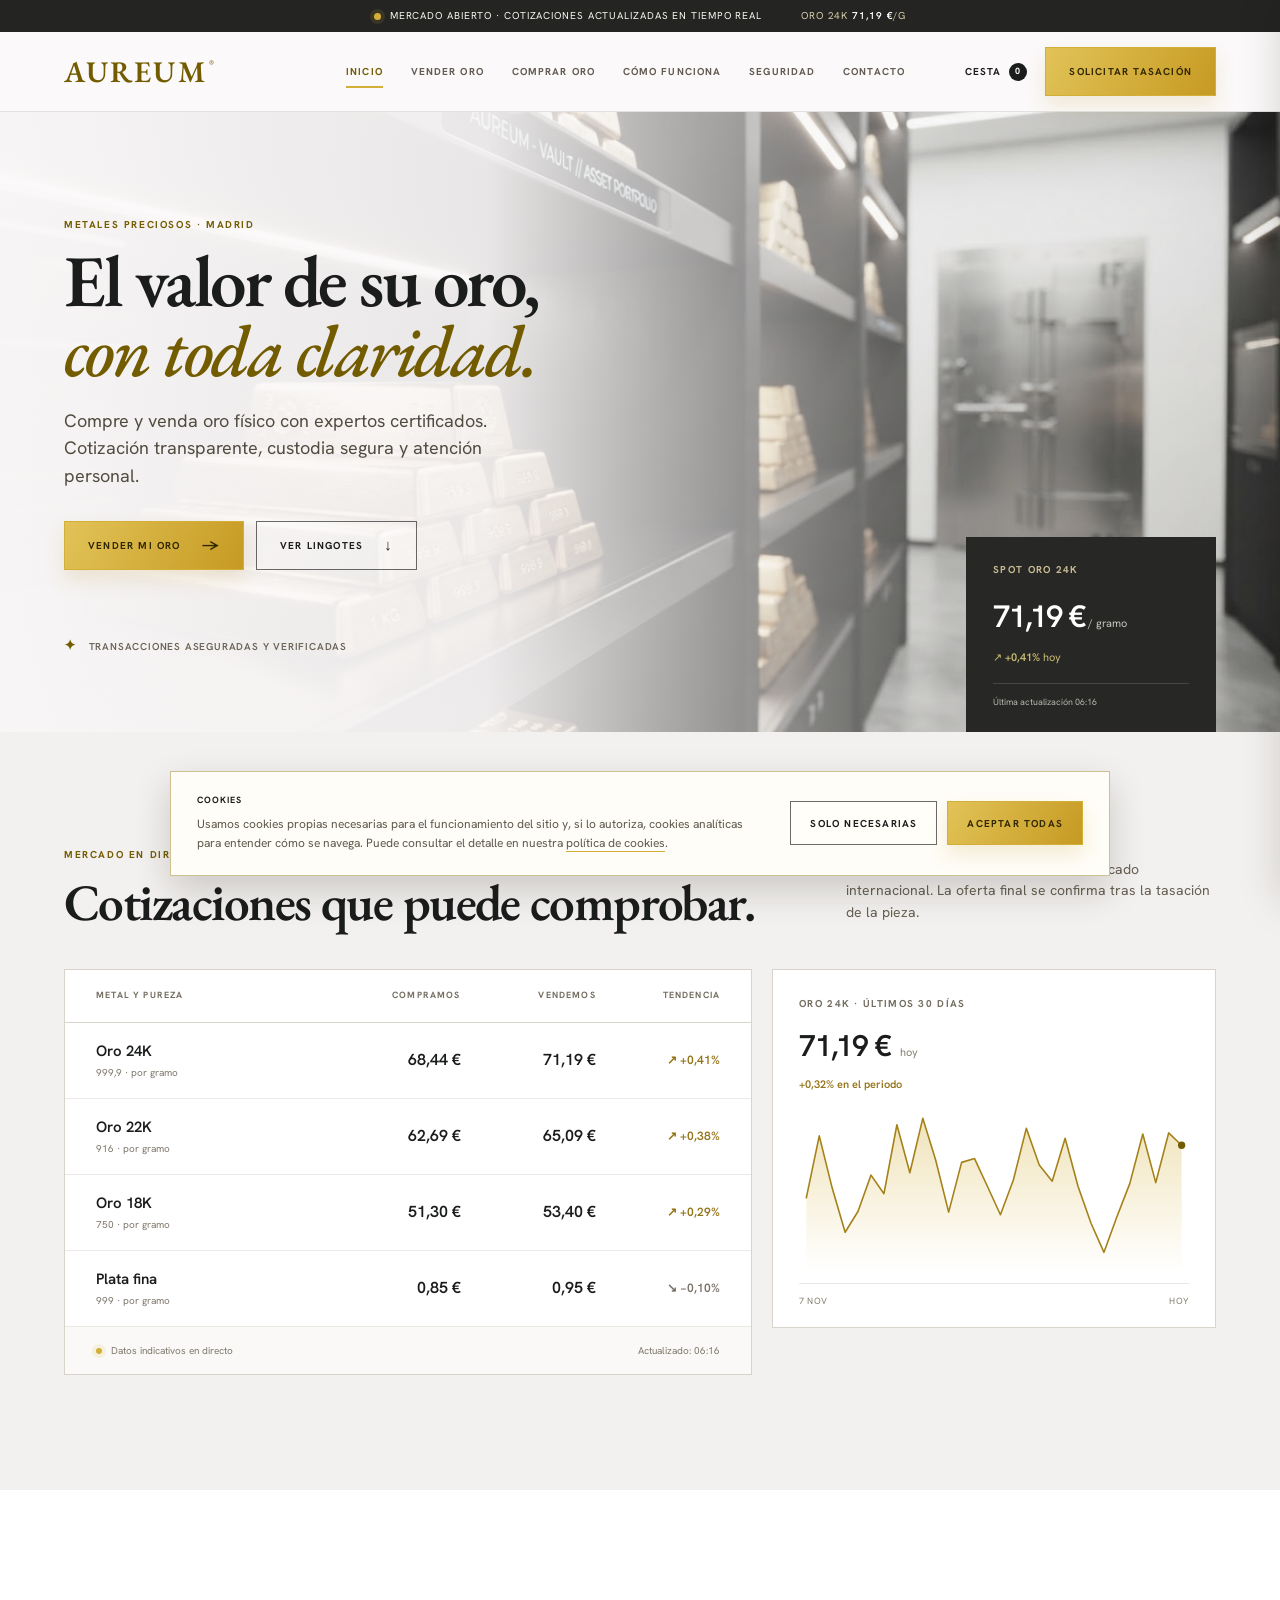
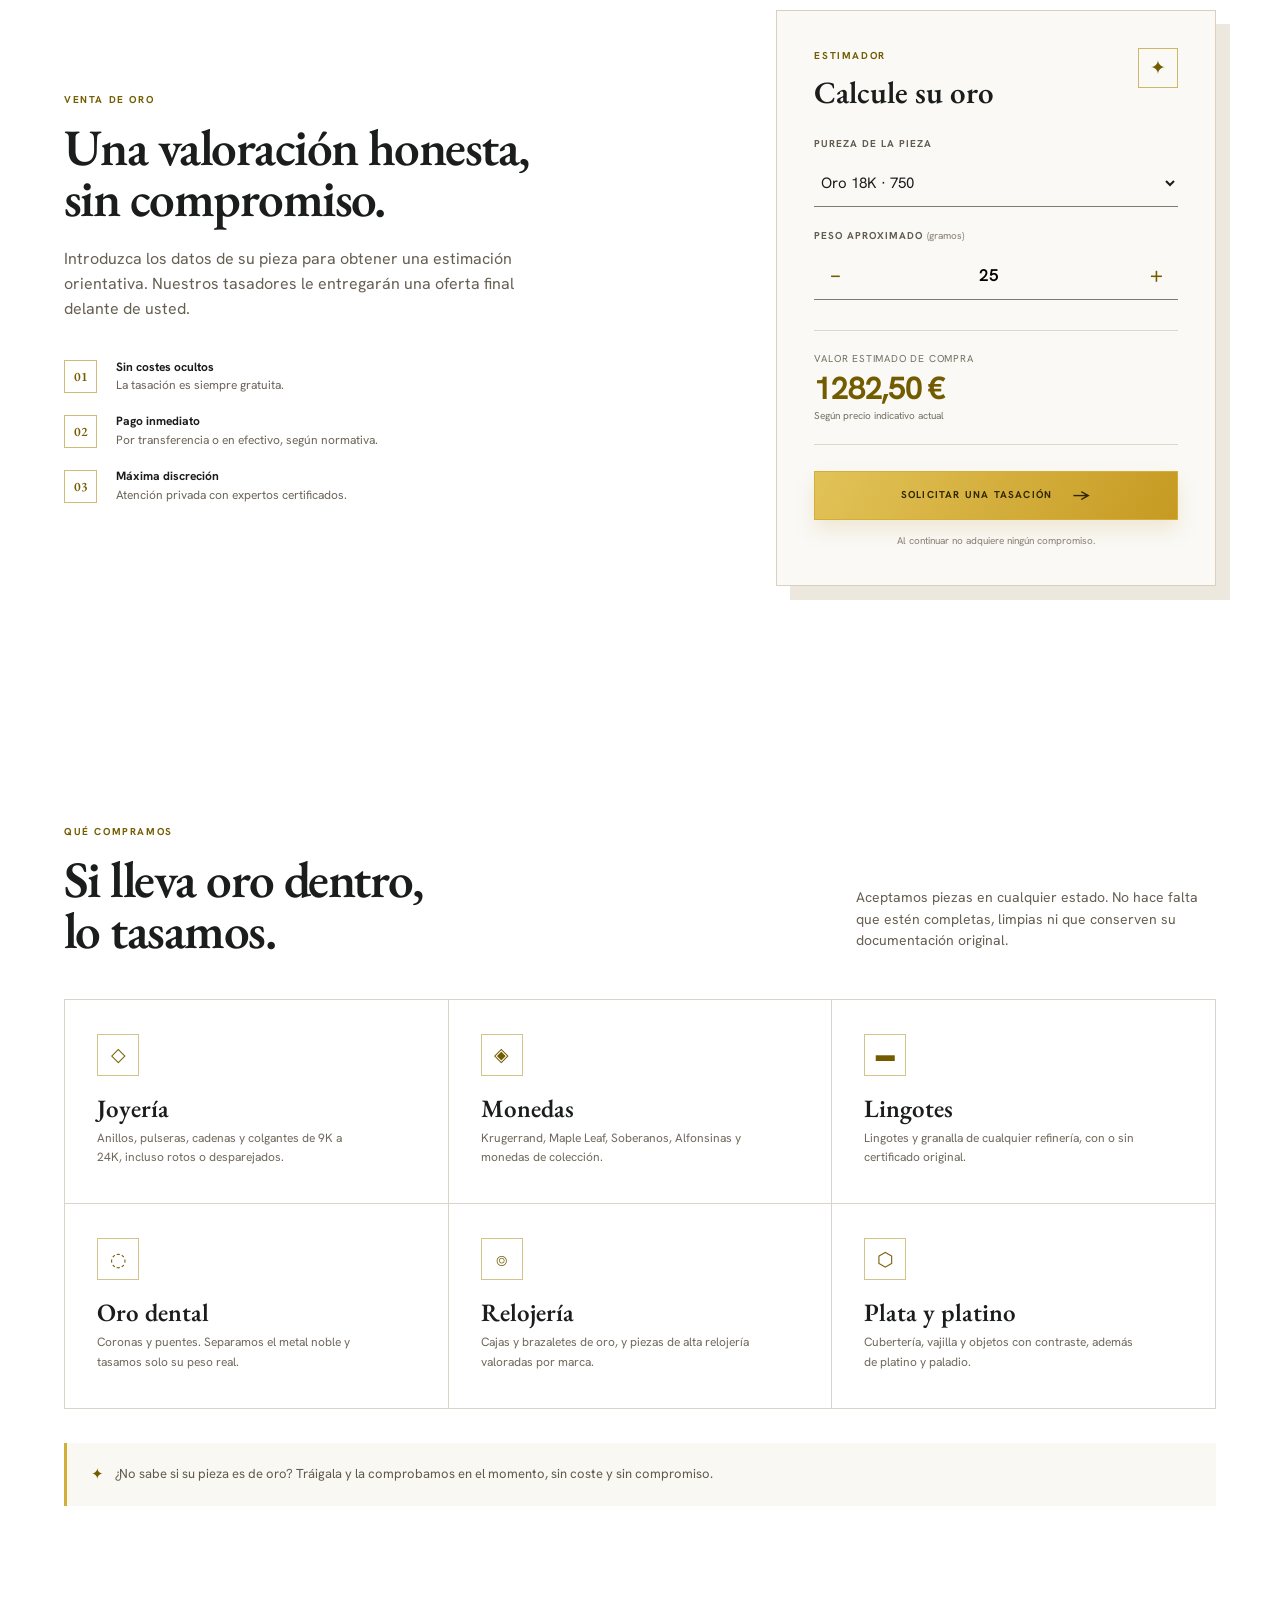
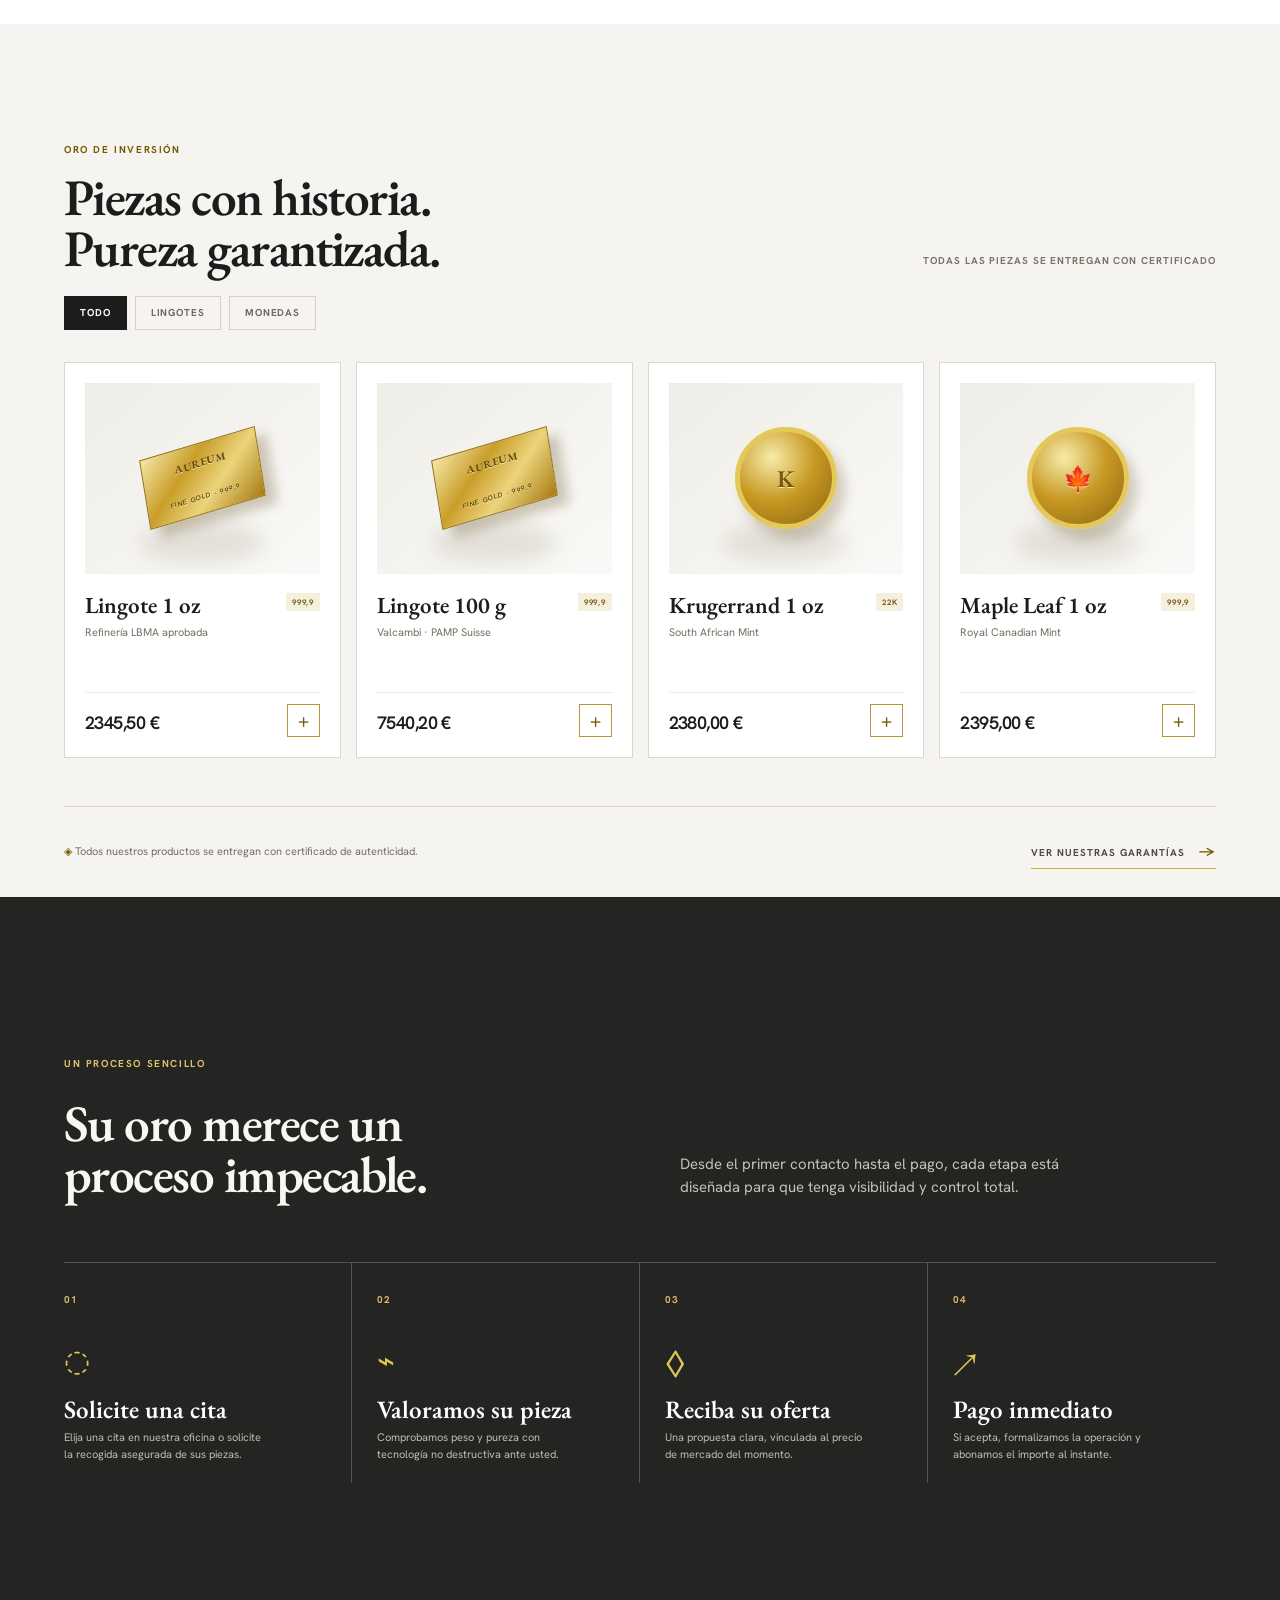
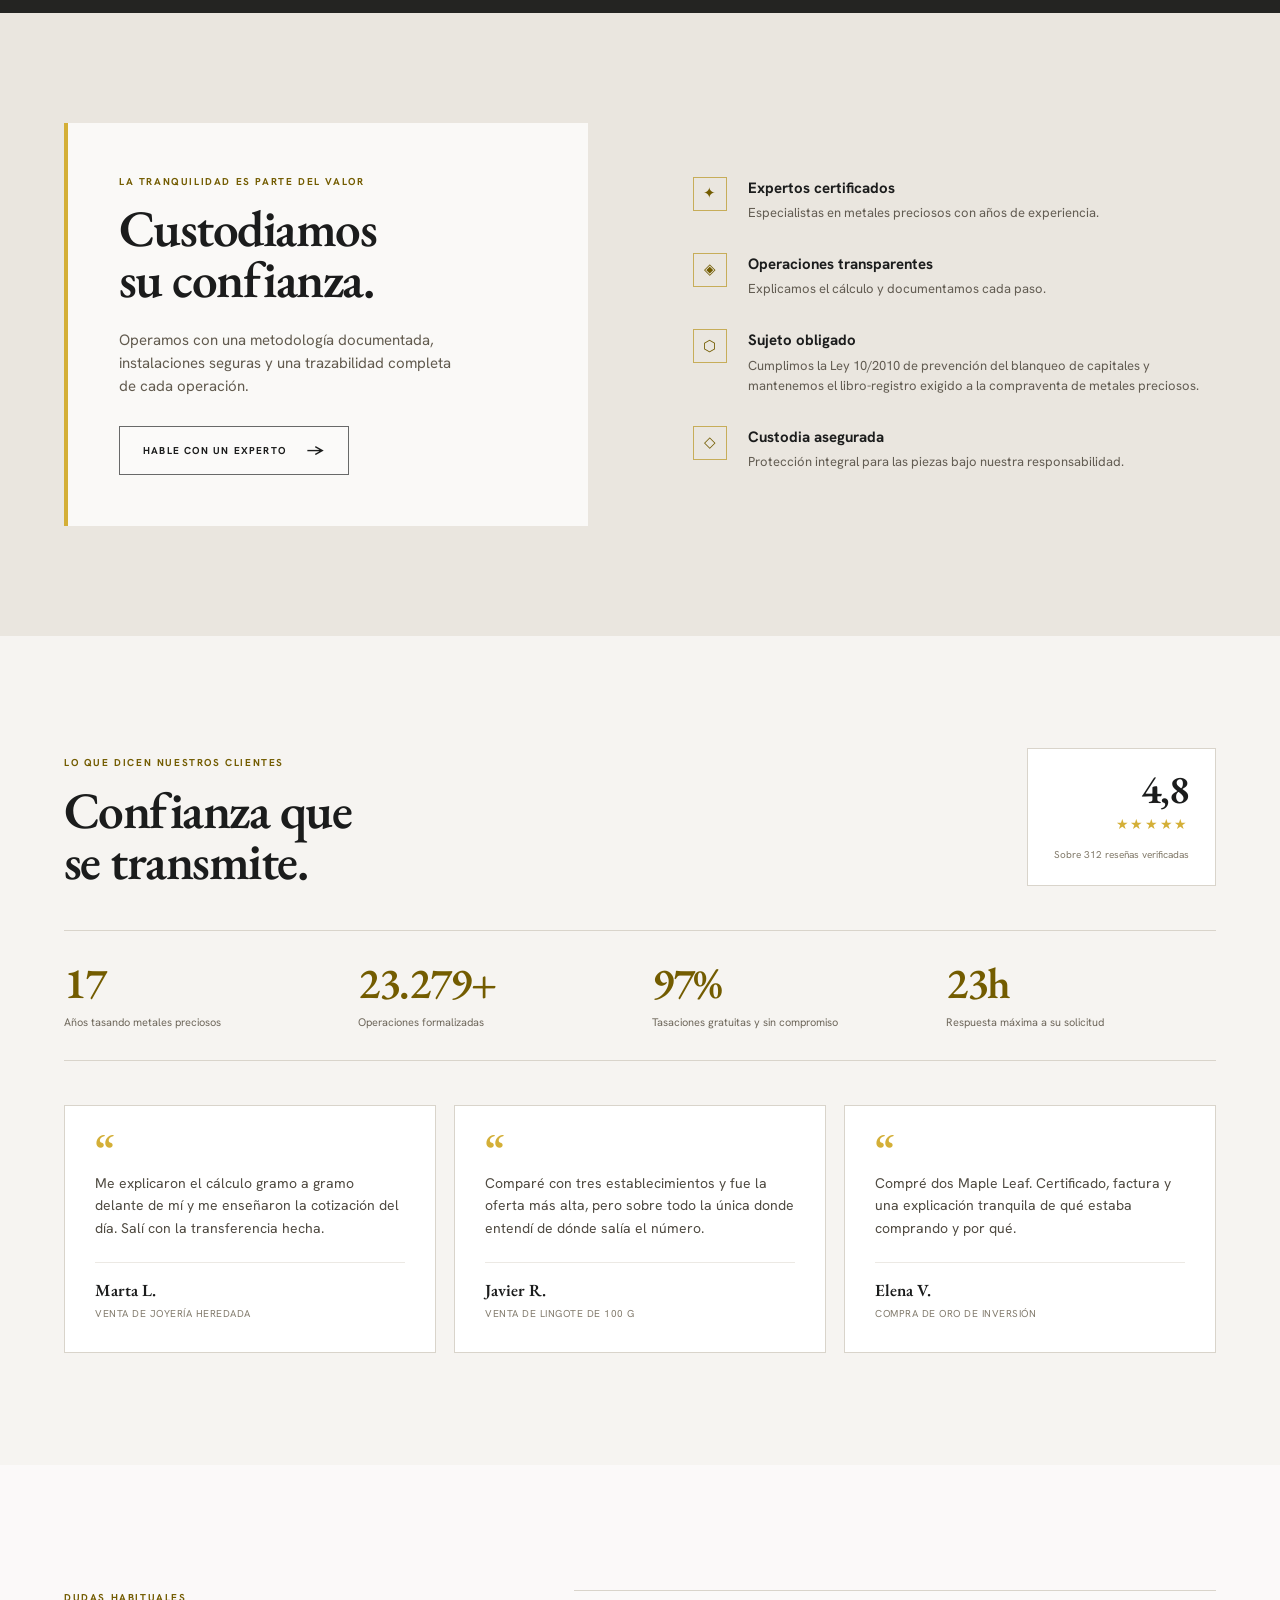
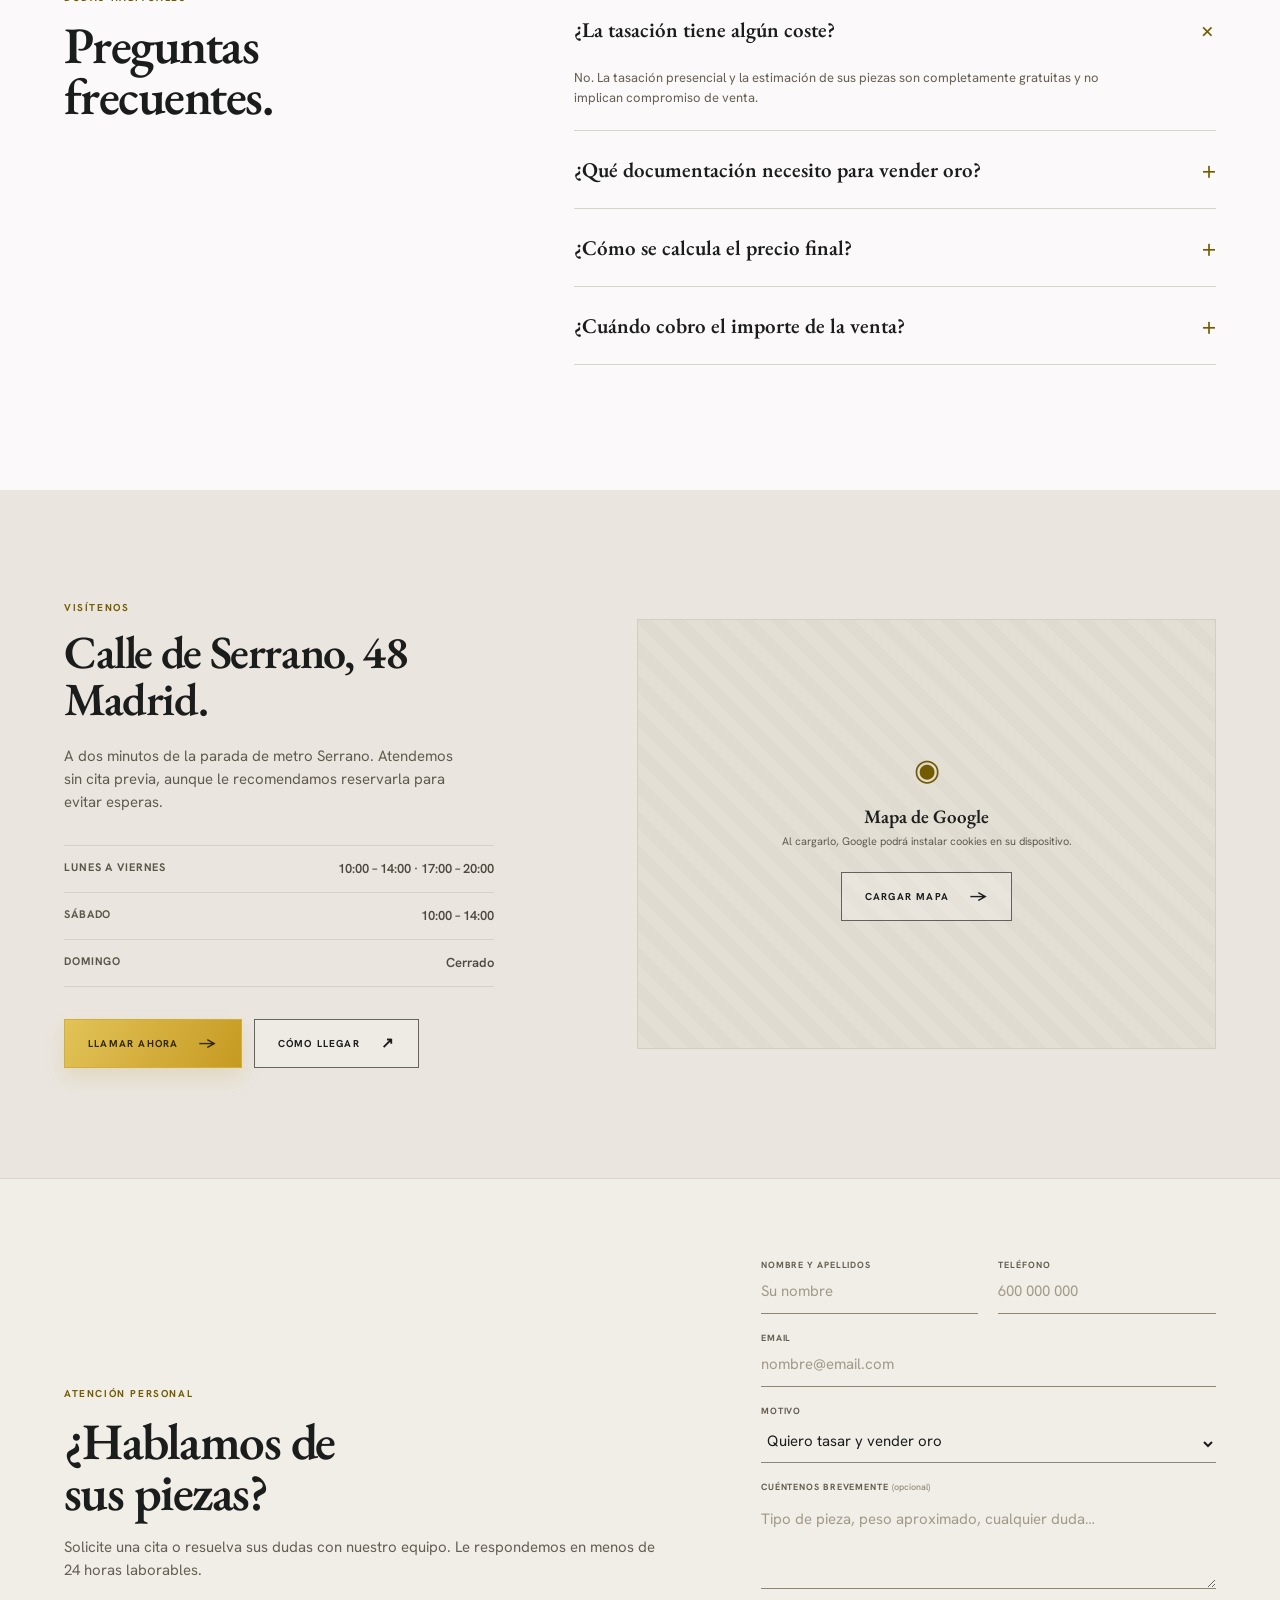
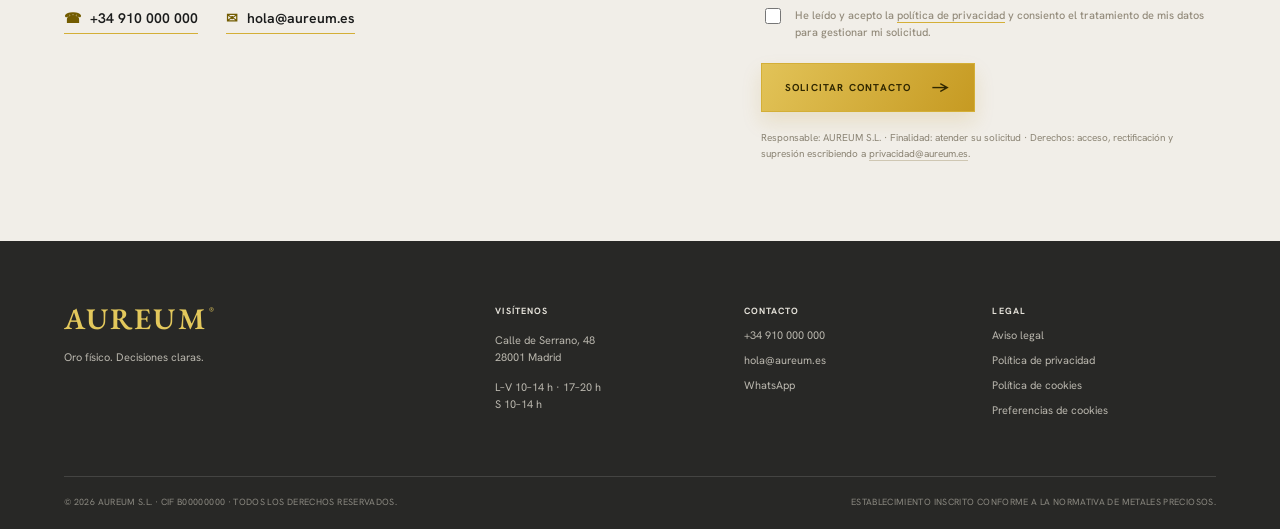
==== index.html @ b32b4b6f "Portal de compraventa de oro: maqueta completa Sitio estático (HTML + CSS + JS, sin build) para un e" ====
<!doctype html>
<html lang="es">
  <head>
    <meta charset="UTF-8" />
    <meta name="viewport" content="width=device-width, initial-scale=1.0" />
    <title>AUREUM | Compra y venta de oro en Madrid</title>
    <meta name="description" content="Compramos y vendemos oro físico en Madrid con tasación gratuita, precio transparente y pago inmediato. Lingotes y monedas de inversión con certificado." />
    <link rel="canonical" href="https://www.aureum.es/" />
    <meta name="theme-color" content="#242422" />

    <meta property="og:type" content="website" />
    <meta property="og:site_name" content="AUREUM" />
    <meta property="og:locale" content="es_ES" />
    <meta property="og:url" content="https://www.aureum.es/" />
    <meta property="og:title" content="AUREUM | Compra y venta de oro en Madrid" />
    <meta property="og:description" content="Tasación gratuita, precio transparente y pago inmediato. Oro de inversión con certificado de autenticidad." />
    <meta property="og:image" content="https://www.aureum.es/assets/og-aureum.jpg" />
    <meta property="og:image:width" content="1200" />
    <meta property="og:image:height" content="630" />
    <meta property="og:image:alt" content="AUREUM — el valor de su oro, con toda claridad." />
    <meta name="twitter:card" content="summary_large_image" />
    <meta name="twitter:title" content="AUREUM | Compra y venta de oro en Madrid" />
    <meta name="twitter:description" content="Tasación gratuita, precio transparente y pago inmediato." />
    <meta name="twitter:image" content="https://www.aureum.es/assets/og-aureum.jpg" />

    <link rel="icon" href="assets/favicon.ico" sizes="any" />
    <link rel="icon" type="image/png" href="assets/favicon-32.png" sizes="32x32" />
    <link rel="apple-touch-icon" href="assets/apple-touch-icon.png" />
    <link rel="manifest" href="site.webmanifest" />

    <link rel="preconnect" href="https://fonts.googleapis.com" />
    <link rel="preconnect" href="https://fonts.gstatic.com" crossorigin />
    <link rel="preload" as="image" href="assets/hero-aureum.jpg" fetchpriority="high" />
    <link href="https://fonts.googleapis.com/css2?family=EB+Garamond:ital,wght@0,500;0,600;0,700;1,500&family=Hanken+Grotesk:wght@400;500;600;700&display=swap" rel="stylesheet" />
    <link rel="stylesheet" href="styles.css?v=3" />

    <script type="application/ld+json">
    {
      "@context": "https://schema.org",
      "@type": "JewelryStore",
      "@id": "https://www.aureum.es/#negocio",
      "name": "AUREUM",
      "description": "Compraventa de oro de inversión y joyería en Madrid. Tasación gratuita, precio transparente y pago inmediato.",
      "url": "https://www.aureum.es/",
      "image": "https://www.aureum.es/assets/og-aureum.jpg",
      "logo": "https://www.aureum.es/assets/icon-512.png",
      "telephone": "+34910000000",
      "email": "hola@aureum.es",
      "priceRange": "€€€",
      "currenciesAccepted": "EUR",
      "paymentAccepted": "Transferencia bancaria, Efectivo",
      "address": {
        "@type": "PostalAddress",
        "streetAddress": "Calle de Serrano, 48",
        "postalCode": "28001",
        "addressLocality": "Madrid",
        "addressRegion": "Madrid",
        "addressCountry": "ES"
      },
      "geo": { "@type": "GeoCoordinates", "latitude": 40.4266, "longitude": -3.6874 },
      "areaServed": { "@type": "City", "name": "Madrid" },
      "openingHoursSpecification": [
        { "@type": "OpeningHoursSpecification", "dayOfWeek": ["Monday","Tuesday","Wednesday","Thursday","Friday"], "opens": "10:00", "closes": "14:00" },
        { "@type": "OpeningHoursSpecification", "dayOfWeek": ["Monday","Tuesday","Wednesday","Thursday","Friday"], "opens": "17:00", "closes": "20:00" },
        { "@type": "OpeningHoursSpecification", "dayOfWeek": "Saturday", "opens": "10:00", "closes": "14:00" }
      ],
      "makesOffer": [
        { "@type": "Offer", "itemOffered": { "@type": "Service", "name": "Tasación gratuita de oro" } },
        { "@type": "Offer", "itemOffered": { "@type": "Service", "name": "Compra de oro de inversión" } }
      ]
    }
    </script>
    <script type="application/ld+json">
    {
      "@context": "https://schema.org",
      "@type": "FAQPage",
      "mainEntity": [
        { "@type": "Question", "name": "¿La tasación tiene algún coste?", "acceptedAnswer": { "@type": "Answer", "text": "No. La tasación presencial y la estimación de sus piezas son completamente gratuitas y no implican compromiso de venta." } },
        { "@type": "Question", "name": "¿Qué documentación necesito para vender oro?", "acceptedAnswer": { "@type": "Answer", "text": "Para cumplir la normativa de prevención de blanqueo de capitales necesitará un documento de identidad oficial vigente." } },
        { "@type": "Question", "name": "¿Cómo se calcula el precio final?", "acceptedAnswer": { "@type": "Answer", "text": "Se determina a partir de la pureza y el peso neto de la pieza, usando la cotización de referencia en el momento de la operación." } },
        { "@type": "Question", "name": "¿Cuándo cobro el importe de la venta?", "acceptedAnswer": { "@type": "Answer", "text": "En el mismo momento de aceptar la oferta, por transferencia inmediata o en efectivo dentro de los límites que fija la normativa vigente." } }
      ]
    }
    </script>
  </head>
  <body>
    <a class="skip-link" href="#inicio">Saltar al contenido principal</a>

    <div class="announcement" role="status">
      <span class="live-dot"></span>
      Mercado abierto · Cotizaciones actualizadas en tiempo real
      <span class="announcement-rate">Oro 24K <strong id="tickerPrice">71,20 €</strong>/g</span>
    </div>

    <header class="site-header" id="top">
      <a class="brand" href="#inicio" aria-label="Aureum, inicio">AUREUM<span>®</span></a>
      <nav class="desktop-nav" aria-label="Navegación principal">
        <a href="#inicio" data-nav="inicio">Inicio</a>
        <a href="#vender" data-nav="vender">Vender oro</a>
        <a href="#comprar" data-nav="comprar">Comprar oro</a>
        <a href="#proceso" data-nav="proceso">Cómo funciona</a>
        <a href="#seguridad" data-nav="seguridad">Seguridad</a>
        <a href="#contacto" data-nav="contacto">Contacto</a>
      </nav>
      <div class="header-actions">
        <button class="cart-button" id="openCart" aria-label="Abrir cesta de solicitud" aria-expanded="false" aria-controls="cartDrawer">
          <span>Cesta</span><b id="cartCount">0</b>
        </button>
        <button class="button button--gold header-cta" data-scroll-to="vender">Solicitar tasación</button>
        <button class="menu-button" id="menuButton" aria-label="Abrir menú" aria-expanded="false" aria-controls="mobileMenu">
          <i></i><i></i>
        </button>
      </div>
    </header>

    <div class="mobile-menu" id="mobileMenu" aria-hidden="true">
      <a href="#inicio">Inicio</a>
      <a href="#vender">Vender oro</a>
      <a href="#comprar">Comprar oro</a>
      <a href="#proceso">Cómo funciona</a>
      <a href="#seguridad">Seguridad</a>
      <a href="#contacto">Contacto</a>
      <button class="button button--gold" data-scroll-to="vender">Solicitar tasación</button>
    </div>

    <main>
      <section class="hero" id="inicio">
        <div class="hero-image" role="img" aria-label="Interior de la cámara acorazada de Aureum con lingotes de oro"></div>
        <div class="hero-overlay" aria-hidden="true"></div>
        <div class="hero-content container">
          <p class="eyebrow">Metales preciosos · Madrid</p>
          <h1>El valor de su oro,<br /><em>con toda claridad.</em></h1>
          <p class="hero-copy">Compre y venda oro físico con expertos certificados. Cotización transparente, custodia segura y atención personal.</p>
          <div class="hero-actions">
            <button class="button button--gold" data-scroll-to="vender">Vender mi oro <span aria-hidden="true">→</span></button>
            <button class="button button--line" data-scroll-to="comprar">Ver lingotes <span aria-hidden="true">↓</span></button>
          </div>
          <div class="hero-footnote"><span class="shield" aria-hidden="true">✦</span> Transacciones aseguradas y verificadas</div>
        </div>
        <aside class="hero-price-card" aria-label="Precio actual del oro">
          <p class="card-label">Spot oro 24K</p>
          <div><strong id="heroPrice">71,20 €</strong><span>/ gramo</span></div>
          <p class="price-up"><span aria-hidden="true">↗</span> <b id="heroChange">+0,42%</b> hoy</p>
          <small>Última actualización <time id="lastUpdated">ahora mismo</time></small>
        </aside>
      </section>

      <section class="market-section" id="cotizaciones">
        <div class="container">
          <div class="section-heading market-heading reveal">
            <div>
              <p class="eyebrow">Mercado en directo</p>
              <h2>Cotizaciones que puede comprobar.</h2>
            </div>
            <p>Precios de referencia basados en el mercado internacional. La oferta final se confirma tras la tasación de la pieza.</p>
          </div>
          <div class="market-layout">
            <div class="price-board reveal">
              <div class="price-board__header"><span>Metal y pureza</span><span>Compramos</span><span>Vendemos</span><span>Tendencia</span></div>
              <div class="price-row"><span><b>Oro 24K</b><small>999,9 · por gramo</small></span><strong data-price="buy24">68,45 €</strong><strong data-price="sell24">71,20 €</strong><span class="trend up" data-trend="24">↗ +0,42%</span></div>
              <div class="price-row"><span><b>Oro 22K</b><small>916 · por gramo</small></span><strong data-price="buy22">62,70 €</strong><strong data-price="sell22">65,10 €</strong><span class="trend up" data-trend="22">↗ +0,31%</span></div>
              <div class="price-row"><span><b>Oro 18K</b><small>750 · por gramo</small></span><strong data-price="buy18">51,30 €</strong><strong data-price="sell18">53,40 €</strong><span class="trend neutral" data-trend="18">→ 0,00%</span></div>
              <div class="price-row"><span><b>Plata fina</b><small>999 · por gramo</small></span><strong data-price="buySilver">0,85 €</strong><strong data-price="sellSilver">0,95 €</strong><span class="trend down" data-trend="silver">↘ −0,10%</span></div>
              <div class="price-board__footer"><span><i class="live-dot"></i> Datos indicativos en directo</span><span>Actualizado: <time id="tableUpdated">ahora mismo</time></span></div>
            </div>
            <figure class="chart-card reveal">
              <figcaption>
                <p class="card-label">Oro 24K · últimos 30 días</p>
                <div class="chart-readout"><strong id="chartValue">71,20 €</strong><span id="chartDate">hoy</span></div>
                <p class="chart-delta" id="chartDelta">&nbsp;</p>
              </figcaption>
              <div class="chart-canvas" id="priceChart" role="img" aria-label="Evolución del precio del oro de 24 quilates en los últimos 30 días"></div>
              <div class="chart-axis"><span id="chartStart">—</span><span id="chartEnd">—</span></div>
            </figure>
          </div>
        </div>
      </section>

      <section class="valuation-section" id="vender">
        <div class="container valuation-grid">
          <div class="valuation-copy reveal">
            <p class="eyebrow">Venta de oro</p>
            <h2>Una valoración honesta,<br />sin compromiso.</h2>
            <p>Introduzca los datos de su pieza para obtener una estimación orientativa. Nuestros tasadores le entregarán una oferta final delante de usted.</p>
            <div class="assurances">
              <div><span>01</span><p><b>Sin costes ocultos</b>La tasación es siempre gratuita.</p></div>
              <div><span>02</span><p><b>Pago inmediato</b>Por transferencia o en efectivo, según normativa.</p></div>
              <div><span>03</span><p><b>Máxima discreción</b>Atención privada con expertos certificados.</p></div>
            </div>
          </div>
          <form class="calculator reveal" id="calculatorForm" novalidate>
            <div class="calculator-head"><div><p class="eyebrow">Estimador</p><h3>Calcule su oro</h3></div><span class="calculator-icon" aria-hidden="true">✦</span></div>
            <label for="purity">Pureza de la pieza</label>
            <select id="purity" name="purity">
              <option value="68.45">Oro 24K · 999,9</option>
              <option value="62.70">Oro 22K · 916</option>
              <option value="51.30" selected>Oro 18K · 750</option>
              <option value="41.20">Oro 14K · 585</option>
            </select>
            <label for="weight">Peso aproximado <span>(gramos)</span></label>
            <div class="weight-input"><button type="button" data-adjust="-1" aria-label="Restar un gramo">−</button><input id="weight" name="weight" type="number" min="1" max="10000" step="0.1" value="25" inputmode="decimal" /><button type="button" data-adjust="1" aria-label="Sumar un gramo">+</button></div>
            <div class="estimate"><span>Valor estimado de compra</span><strong id="estimateValue" aria-live="polite">1.282,50 €</strong><small>Según precio indicativo actual</small></div>
            <button class="button button--gold button--full" type="submit">Solicitar una tasación <span aria-hidden="true">→</span></button>
            <p class="calculator-note">Al continuar no adquiere ningún compromiso.</p>
          </form>
        </div>
      </section>

      <section class="buy-section" id="que-compramos">
        <div class="container">
          <div class="section-heading buy-heading reveal">
            <div><p class="eyebrow">Qué compramos</p><h2>Si lleva oro dentro,<br />lo tasamos.</h2></div>
            <p>Aceptamos piezas en cualquier estado. No hace falta que estén completas, limpias ni que conserven su documentación original.</p>
          </div>
          <div class="buy-grid">
            <article class="reveal"><div class="buy-icon" aria-hidden="true">◇</div><h3>Joyería</h3><p>Anillos, pulseras, cadenas y colgantes de 9K a 24K, incluso rotos o desparejados.</p></article>
            <article class="reveal"><div class="buy-icon" aria-hidden="true">◈</div><h3>Monedas</h3><p>Krugerrand, Maple Leaf, Soberanos, Alfonsinas y monedas de colección.</p></article>
            <article class="reveal"><div class="buy-icon" aria-hidden="true">▬</div><h3>Lingotes</h3><p>Lingotes y granalla de cualquier refinería, con o sin certificado original.</p></article>
            <article class="reveal"><div class="buy-icon" aria-hidden="true">◌</div><h3>Oro dental</h3><p>Coronas y puentes. Separamos el metal noble y tasamos solo su peso real.</p></article>
            <article class="reveal"><div class="buy-icon" aria-hidden="true">⌾</div><h3>Relojería</h3><p>Cajas y brazaletes de oro, y piezas de alta relojería valoradas por marca.</p></article>
            <article class="reveal"><div class="buy-icon" aria-hidden="true">⬡</div><h3>Plata y platino</h3><p>Cubertería, vajilla y objetos con contraste, además de platino y paladio.</p></article>
          </div>
          <p class="buy-note reveal"><span aria-hidden="true">✦</span> ¿No sabe si su pieza es de oro? Tráigala y la comprobamos en el momento, sin coste y sin compromiso.</p>
        </div>
      </section>

      <section class="catalog-section" id="comprar">
        <div class="container">
          <div class="section-heading catalog-heading reveal"><div><p class="eyebrow">Oro de inversión</p><h2>Piezas con historia.<br />Pureza garantizada.</h2></div><span class="catalog-hint">Todas las piezas se entregan con certificado</span></div>
          <div class="filter-pills" id="filterPills" role="group" aria-label="Filtrar productos">
            <button class="selected" data-filter="all" aria-pressed="true">Todo</button><button data-filter="bar" aria-pressed="false">Lingotes</button><button data-filter="coin" aria-pressed="false">Monedas</button>
          </div>
          <div class="product-grid" id="productGrid"></div>
          <div class="catalog-bottom reveal"><p><span aria-hidden="true">◈</span> Todos nuestros productos se entregan con certificado de autenticidad.</p><button class="text-link" data-scroll-to="seguridad">Ver nuestras garantías <b aria-hidden="true">→</b></button></div>
        </div>
      </section>

      <section class="process-section" id="proceso">
        <div class="container">
          <div class="process-intro reveal"><p class="eyebrow">Un proceso sencillo</p><h2>Su oro merece un<br />proceso impecable.</h2><p>Desde el primer contacto hasta el pago, cada etapa está diseñada para que tenga visibilidad y control total.</p></div>
          <div class="steps">
            <article class="reveal"><span>01</span><div class="step-icon" aria-hidden="true">◌</div><h3>Solicite una cita</h3><p>Elija una cita en nuestra oficina o solicite la recogida asegurada de sus piezas.</p></article>
            <article class="reveal"><span>02</span><div class="step-icon" aria-hidden="true">⌁</div><h3>Valoramos su pieza</h3><p>Comprobamos peso y pureza con tecnología no destructiva ante usted.</p></article>
            <article class="reveal"><span>03</span><div class="step-icon" aria-hidden="true">◇</div><h3>Reciba su oferta</h3><p>Una propuesta clara, vinculada al precio de mercado del momento.</p></article>
            <article class="reveal"><span>04</span><div class="step-icon" aria-hidden="true">↗</div><h3>Pago inmediato</h3><p>Si acepta, formalizamos la operación y abonamos el importe al instante.</p></article>
          </div>
        </div>
      </section>

      <section class="security-section" id="seguridad">
        <div class="container security-grid">
          <div class="security-card reveal"><p class="eyebrow">La tranquilidad es parte del valor</p><h2>Custodiamos<br />su confianza.</h2><p>Operamos con una metodología documentada, instalaciones seguras y una trazabilidad completa de cada operación.</p><button class="button button--line" data-scroll-to="contacto">Hable con un experto <span aria-hidden="true">→</span></button></div>
          <div class="security-points reveal">
            <div><span aria-hidden="true">✦</span><p><b>Expertos certificados</b>Especialistas en metales preciosos con años de experiencia.</p></div>
            <div><span aria-hidden="true">◈</span><p><b>Operaciones transparentes</b>Explicamos el cálculo y documentamos cada paso.</p></div>
            <div><span aria-hidden="true">⬡</span><p><b>Sujeto obligado</b>Cumplimos la Ley 10/2010 de prevención del blanqueo de capitales y mantenemos el libro-registro exigido a la compraventa de metales preciosos.</p></div>
            <div><span aria-hidden="true">◇</span><p><b>Custodia asegurada</b>Protección integral para las piezas bajo nuestra responsabilidad.</p></div>
          </div>
        </div>
      </section>

      <section class="social-section" id="opiniones">
        <div class="container">
          <div class="social-head reveal">
            <div><p class="eyebrow">Lo que dicen nuestros clientes</p><h2>Confianza que<br />se transmite.</h2></div>
            <div class="rating-badge"><strong>4,8</strong><span class="stars" aria-hidden="true">★★★★★</span><small>Sobre 312 reseñas verificadas</small></div>
          </div>
          <div class="stat-row reveal">
            <div><strong data-count="18">18</strong><span>Años tasando metales preciosos</span></div>
            <div><strong data-count="24000" data-suffix="+">24.000+</strong><span>Operaciones formalizadas</span></div>
            <div><strong data-count="100" data-suffix="%">100%</strong><span>Tasaciones gratuitas y sin compromiso</span></div>
            <div><strong data-count="24" data-suffix="h">24h</strong><span>Respuesta máxima a su solicitud</span></div>
          </div>
          <!-- CONTENIDO DE EJEMPLO: sustituir por reseñas reales verificadas antes de publicar. -->
          <div class="testimonials">
            <blockquote class="reveal"><p>Me explicaron el cálculo gramo a gramo delante de mí y me enseñaron la cotización del día. Salí con la transferencia hecha.</p><footer><b>Marta L.</b><span>Venta de joyería heredada</span></footer></blockquote>
            <blockquote class="reveal"><p>Comparé con tres establecimientos y fue la oferta más alta, pero sobre todo la única donde entendí de dónde salía el número.</p><footer><b>Javier R.</b><span>Venta de lingote de 100 g</span></footer></blockquote>
            <blockquote class="reveal"><p>Compré dos Maple Leaf. Certificado, factura y una explicación tranquila de qué estaba comprando y por qué.</p><footer><b>Elena V.</b><span>Compra de oro de inversión</span></footer></blockquote>
          </div>
        </div>
      </section>

      <section class="faq-section container">
        <div class="reveal"><p class="eyebrow">Dudas habituales</p><h2>Preguntas frecuentes.</h2></div>
        <div class="faqs reveal">
          <details open><summary>¿La tasación tiene algún coste?<span aria-hidden="true">+</span></summary><p>No. La tasación presencial y la estimación de sus piezas son completamente gratuitas y no implican compromiso de venta.</p></details>
          <details><summary>¿Qué documentación necesito para vender oro?<span aria-hidden="true">+</span></summary><p>Para cumplir la normativa de prevención de blanqueo de capitales necesitará un documento de identidad oficial vigente. Registramos la operación en nuestro libro-registro, tal y como exige la normativa de metales preciosos.</p></details>
          <details><summary>¿Cómo se calcula el precio final?<span aria-hidden="true">+</span></summary><p>Se determina a partir de la pureza y el peso neto de la pieza, usando la cotización de referencia en el momento de la operación. Le mostramos el cálculo completo antes de que decida.</p></details>
          <details><summary>¿Cuándo cobro el importe de la venta?<span aria-hidden="true">+</span></summary><p>En el mismo momento de aceptar la oferta, por transferencia inmediata o en efectivo dentro de los límites que fija la normativa vigente.</p></details>
        </div>
      </section>

      <section class="store-section" id="visitenos">
        <div class="container store-grid">
          <div class="store-info reveal">
            <p class="eyebrow">Visítenos</p>
            <h2>Calle de Serrano, 48<br />Madrid.</h2>
            <p class="store-copy">A dos minutos de la parada de metro Serrano. Atendemos sin cita previa, aunque le recomendamos reservarla para evitar esperas.</p>
            <dl class="hours">
              <div><dt>Lunes a viernes</dt><dd>10:00 – 14:00 · 17:00 – 20:00</dd></div>
              <div><dt>Sábado</dt><dd>10:00 – 14:00</dd></div>
              <div><dt>Domingo</dt><dd>Cerrado</dd></div>
            </dl>
            <div class="store-actions">
              <a class="button button--gold" href="tel:+34910000000">Llamar ahora <span aria-hidden="true">→</span></a>
              <a class="button button--line" href="https://www.google.com/maps/search/?api=1&amp;query=Calle+de+Serrano+48+Madrid" target="_blank" rel="noopener">Cómo llegar <span aria-hidden="true">↗</span></a>
            </div>
          </div>
          <div class="map-frame reveal" id="mapFrame">
            <div class="map-placeholder" id="mapPlaceholder">
              <div class="map-pin" aria-hidden="true">◉</div>
              <p><b>Mapa de Google</b>Al cargarlo, Google podrá instalar cookies en su dispositivo.</p>
              <button class="button button--line" id="loadMap" type="button">Cargar mapa <span aria-hidden="true">→</span></button>
            </div>
          </div>
        </div>
      </section>

      <section class="contact-section" id="contacto">
        <div class="container contact-grid">
          <div class="reveal">
            <p class="eyebrow">Atención personal</p>
            <h2>¿Hablamos de<br />sus piezas?</h2>
            <p>Solicite una cita o resuelva sus dudas con nuestro equipo. Le respondemos en menos de 24 horas laborables.</p>
            <div class="contact-direct">
              <a href="tel:+34910000000"><span aria-hidden="true">☎</span> +34 910 000 000</a>
              <a href="mailto:hola@aureum.es"><span aria-hidden="true">✉</span> hola@aureum.es</a>
            </div>
          </div>
          <form id="contactForm" class="reveal" novalidate>
            <div class="field"><label for="contactName">Nombre y apellidos</label><input id="contactName" name="name" required autocomplete="name" placeholder="Su nombre" /><small class="error" data-error-for="contactName"></small></div>
            <div class="field"><label for="contactPhone">Teléfono</label><input id="contactPhone" name="phone" type="tel" required autocomplete="tel" placeholder="600 000 000" /><small class="error" data-error-for="contactPhone"></small></div>
            <div class="field field--wide"><label for="contactEmail">Email</label><input id="contactEmail" name="email" type="email" required autocomplete="email" placeholder="nombre@email.com" /><small class="error" data-error-for="contactEmail"></small></div>
            <div class="field field--wide"><label for="contactReason">Motivo</label><select id="contactReason" name="reason"><option value="tasacion">Quiero tasar y vender oro</option><option value="compra">Quiero comprar oro de inversión</option><option value="cita">Quiero reservar una cita</option><option value="otro">Otra consulta</option></select></div>
            <div class="field field--wide"><label for="contactMessage">Cuéntenos brevemente <span>(opcional)</span></label><textarea id="contactMessage" name="message" rows="3" placeholder="Tipo de pieza, peso aproximado, cualquier duda…"></textarea></div>
            <div class="field field--wide consent">
              <label class="checkbox"><input type="checkbox" id="contactConsent" name="consent" required /><span>He leído y acepto la <a href="privacidad.html">política de privacidad</a> y consiento el tratamiento de mis datos para gestionar mi solicitud.</span></label>
              <small class="error" data-error-for="contactConsent"></small>
            </div>
            <button class="button button--gold" type="submit">Solicitar contacto <span aria-hidden="true">→</span></button>
            <p class="form-legal">Responsable: AUREUM S.L. · Finalidad: atender su solicitud · Derechos: acceso, rectificación y supresión escribiendo a <a href="mailto:privacidad@aureum.es">privacidad@aureum.es</a>.</p>
          </form>
        </div>
      </section>
    </main>

    <footer>
      <div class="container footer-grid">
        <div><a class="brand" href="#inicio">AUREUM<span>®</span></a><p>Oro físico. Decisiones claras.</p></div>
        <div><p class="footer-title">Visítenos</p><p>Calle de Serrano, 48<br />28001 Madrid</p><p>L–V 10–14 h · 17–20 h<br />S 10–14 h</p></div>
        <div><p class="footer-title">Contacto</p><a href="tel:+34910000000">+34 910 000 000</a><a href="mailto:hola@aureum.es">hola@aureum.es</a><a href="https://wa.me/34910000000" target="_blank" rel="noopener">WhatsApp</a></div>
        <div><p class="footer-title">Legal</p><a href="aviso-legal.html">Aviso legal</a><a href="privacidad.html">Política de privacidad</a><a href="cookies.html">Política de cookies</a><a href="#" data-open-cookies>Preferencias de cookies</a></div>
      </div>
      <div class="container footer-bottom"><span>© 2026 AUREUM S.L. · CIF B00000000 · Todos los derechos reservados.</span><span>Establecimiento inscrito conforme a la normativa de metales preciosos.</span></div>
    </footer>

    <a class="whatsapp-fab" href="https://wa.me/34910000000?text=Hola%2C%20me%20gustar%C3%ADa%20tasar%20unas%20piezas%20de%20oro." target="_blank" rel="noopener" aria-label="Escribir por WhatsApp">
      <svg viewBox="0 0 24 24" aria-hidden="true"><path d="M12.04 2C6.58 2 2.13 6.45 2.13 11.91c0 1.75.46 3.45 1.32 4.95L2 22l5.25-1.38a9.9 9.9 0 0 0 4.79 1.22h.01c5.46 0 9.91-4.45 9.91-9.91 0-2.65-1.03-5.14-2.9-7.01A9.82 9.82 0 0 0 12.04 2Zm0 18.15h-.01a8.2 8.2 0 0 1-4.19-1.15l-.3-.18-3.12.82.83-3.04-.2-.31a8.18 8.18 0 0 1-1.26-4.38c0-4.54 3.7-8.24 8.25-8.24 2.2 0 4.27.86 5.83 2.42a8.2 8.2 0 0 1 2.41 5.83c0 4.54-3.7 8.23-8.24 8.23Zm4.52-6.16c-.25-.12-1.47-.72-1.69-.81-.23-.08-.39-.12-.56.13-.16.24-.64.8-.78.97-.14.16-.29.19-.54.06-.25-.12-1.05-.39-1.99-1.23-.74-.66-1.23-1.47-1.38-1.72-.14-.25-.01-.38.11-.5.11-.11.25-.29.37-.43.13-.15.17-.25.25-.41.08-.17.04-.31-.02-.43-.06-.12-.56-1.34-.76-1.84-.2-.48-.4-.42-.56-.43h-.47c-.17 0-.43.06-.66.31-.22.25-.87.85-.87 2.07s.89 2.4 1.02 2.56c.12.17 1.75 2.67 4.23 3.74.59.26 1.05.41 1.41.52.59.19 1.13.16 1.56.1.48-.07 1.47-.6 1.68-1.18.21-.58.21-1.08.14-1.18-.06-.11-.22-.17-.47-.29Z"/></svg>
    </a>

    <aside class="cart-drawer" id="cartDrawer" aria-label="Cesta de solicitud" aria-hidden="true">
      <div class="drawer-head"><div><p class="eyebrow">Su selección</p><h2>Cesta de solicitud</h2></div><button id="closeCart" aria-label="Cerrar cesta">×</button></div>
      <div id="cartItems" class="cart-items"><p class="empty-cart">Su cesta está vacía.<br />Añada piezas para solicitar información.</p></div>
      <div class="drawer-footer"><div><span>Total estimado</span><strong id="cartTotal">0,00 €</strong></div><button class="button button--gold button--full" id="checkoutButton">Solicitar información <span aria-hidden="true">→</span></button></div>
    </aside>
    <div class="backdrop" id="backdrop"></div>

    <div class="cookie-banner" id="cookieBanner" role="dialog" aria-labelledby="cookieTitle" hidden>
      <div>
        <p class="footer-title" id="cookieTitle">Cookies</p>
        <p>Usamos cookies propias necesarias para el funcionamiento del sitio y, si lo autoriza, cookies analíticas para entender cómo se navega. Puede consultar el detalle en nuestra <a href="cookies.html">política de cookies</a>.</p>
      </div>
      <div class="cookie-actions">
        <button class="button button--line" data-cookie="reject">Solo necesarias</button>
        <button class="button button--gold" data-cookie="accept">Aceptar todas</button>
      </div>
    </div>

    <div class="toast" id="toast" role="status" aria-live="polite"><span aria-hidden="true">✦</span><p id="toastMessage">Listo</p></div>
    <script src="app.js?v=3"></script>
  </body>
</html>
---- styles.css ----
:root { --ink:#1b1c1c; --muted:#665f52; --paper:#fbf9f9; --mist:#f2f0ee; --line:#d9d4cb; --gold:#d4af37; --gold-deep:#735c00; --serif:'EB Garamond',Georgia,serif; --sans:'Hanken Grotesk',Arial,sans-serif; }
* { box-sizing:border-box; } html { scroll-behavior:smooth; } body { margin:0; color:var(--ink); background:var(--paper); font-family:var(--sans); font-size:15px; line-height:1.55; } button,input,select { font:inherit; } button,a { -webkit-tap-highlight-color:transparent; } button { cursor:pointer; } a { color:inherit; text-decoration:none; } .container { width:min(1152px,calc(100% - 48px)); margin:0 auto; }
.announcement { min-height:32px; display:flex; align-items:center; justify-content:center; gap:9px; padding:6px 24px; background:#242422; color:#f8f5ed; font-size:10px; letter-spacing:.09em; text-transform:uppercase; } .announcement-rate { margin-left:30px; color:#d5cda9; } .announcement-rate strong { color:#fff; font-weight:600; } .live-dot { display:inline-block; width:7px; height:7px; border-radius:50%; background:var(--gold); box-shadow:0 0 0 4px rgba(212,175,55,.12); animation:pulse 2s infinite; } @keyframes pulse { 50% { opacity:.5; } }
.site-header { position:sticky; z-index:20; top:0; height:80px; display:flex; align-items:center; justify-content:space-between; padding:0 max(24px,calc((100vw - 1152px)/2)); border-bottom:1px solid rgba(27,28,28,.1); background:rgba(251,249,249,.94); backdrop-filter:blur(14px); } .brand { font:600 30px/.9 var(--serif); letter-spacing:.07em; color:var(--gold-deep); } .brand span { vertical-align:top; font:500 8px var(--sans); margin-left:2px; } .desktop-nav { display:flex; align-items:center; gap:28px; margin-left:70px; } .desktop-nav a { position:relative; padding:9px 0; color:#615b51; font-size:10px; font-weight:700; text-transform:uppercase; letter-spacing:.11em; transition:color .2s; } .desktop-nav a:hover,.desktop-nav a.active { color:var(--gold-deep); } .desktop-nav a.active:after { content:''; position:absolute; height:2px; background:var(--gold); left:0; bottom:0; width:100%; } .header-actions { display:flex; gap:18px; align-items:center; } .cart-button { padding:8px 0; display:flex; align-items:center; gap:8px; border:0; background:transparent; color:var(--ink); font-size:10px; font-weight:700; letter-spacing:.1em; text-transform:uppercase; } .cart-button b { display:grid; width:18px; height:18px; place-items:center; border-radius:50%; background:var(--ink); color:#fff; font-size:9px; }
.button { display:inline-flex; align-items:center; justify-content:center; min-height:49px; padding:0 23px; border:1px solid transparent; font-size:10px; font-weight:700; letter-spacing:.12em; text-transform:uppercase; transition:transform .25s,background .25s,box-shadow .25s; } .button span { margin-left:21px; font-size:15px; line-height:1; } .button:hover { transform:translateY(-2px); } .button--gold { border-color:var(--gold); color:#312800; background:linear-gradient(120deg,#e2c358,#c69a22); box-shadow:0 10px 20px rgba(180,137,18,.15); } .button--gold:hover { box-shadow:0 15px 25px rgba(180,137,18,.24); } .button--line { border-color:rgba(27,28,28,.65); background:rgba(255,255,255,.18); color:var(--ink); } .button--full { width:100%; } .menu-button { display:none; width:38px; height:38px; padding:8px; border:0; background:none; } .menu-button i { display:block; width:21px; height:1px; margin:6px auto; background:var(--ink); transition:transform .25s; }
.mobile-menu { position:fixed; z-index:19; top:var(--menu-top,100px); right:0; left:0; display:grid; gap:0; padding:16px 24px 24px; background:var(--paper); border-bottom:1px solid var(--line); box-shadow:0 12px 20px rgba(20,20,20,.07); transform:translateY(-130%); opacity:0; pointer-events:none; transition:.3s; } .mobile-menu.open { transform:translateY(0); opacity:1; pointer-events:auto; } .mobile-menu a { padding:14px 0; border-bottom:1px solid var(--line); font-size:12px; font-weight:700; text-transform:uppercase; letter-spacing:.09em; } .mobile-menu .button { margin-top:18px; }
.hero { position:relative; min-height:620px; display:flex; align-items:center; overflow:hidden; } .hero-image { position:absolute; inset:0; background-image:url('assets/hero-aureum.jpg'); background-size:cover; background-position:center; filter:saturate(.75) contrast(.96); transform:scale(1.01); } .hero-overlay { position:absolute; inset:0; background:linear-gradient(90deg,rgba(251,249,249,.98) 1%,rgba(251,249,249,.92) 38%,rgba(251,249,249,.23) 75%,rgba(251,249,249,.08)); } .hero-content { position:relative; z-index:1; padding-top:30px; } .eyebrow { margin:0 0 13px; color:var(--gold-deep); font-size:10px; font-weight:700; letter-spacing:.16em; text-transform:uppercase; } h1,h2,h3,p { margin-top:0; } h1,h2,h3 { font-family:var(--serif); font-weight:600; } h1 { max-width:690px; margin-bottom:21px; font-size:clamp(54px,5.7vw,82px); line-height:.96; letter-spacing:-.034em; } h1 em { color:var(--gold-deep); font-weight:500; } .hero-copy { max-width:480px; margin-bottom:31px; color:#514b40; font-size:18px; line-height:1.55; } .hero-actions { display:flex; gap:12px; } .hero-footnote { margin-top:65px; color:#6a6256; font-size:10px; font-weight:600; letter-spacing:.08em; text-transform:uppercase; } .shield { color:var(--gold-deep); margin-right:8px; font-size:14px; } .hero-price-card { position:absolute; z-index:2; right:max(24px,calc((100vw - 1152px)/2)); bottom:0; width:250px; padding:25px 27px 22px; background:#272725; color:#fff; } .card-label { margin-bottom:14px; color:#c7bc92; font-size:10px; font-weight:700; letter-spacing:.13em; text-transform:uppercase; } .hero-price-card strong { font-size:31px; font-weight:600; letter-spacing:-.04em; } .hero-price-card div span { margin-left:4px; color:#c9c7bf; font-size:11px; } .price-up { margin:9px 0 17px; color:#cebd72; font-size:11px; } .price-up b { font-weight:600; } .hero-price-card small { display:block; padding-top:12px; border-top:1px solid rgba(255,255,255,.14); color:#b5b3ab; font-size:9px; }
.market-section { padding:115px 0; background:#f3f1ef; } .section-heading { display:flex; justify-content:space-between; gap:50px; align-items:flex-end; } .section-heading h2,.valuation-copy h2,.catalog-heading h2,.process-intro h2,.security-card h2,.faq-section h2,.contact-section h2 { margin-bottom:0; font-size:clamp(39px,4vw,56px); line-height:1; letter-spacing:-.03em; } .market-heading { margin-bottom:42px; } .market-heading>p { max-width:370px; margin-bottom:3px; color:var(--muted); font-size:14px; } .price-board { border:1px solid var(--line); background:#fff; } .price-board__header,.price-row { display:grid; grid-template-columns:2.1fr 1.1fr 1.1fr 1fr; gap:15px; align-items:center; padding:0 31px; } .price-board__header { min-height:53px; color:#746e61; border-bottom:1px solid var(--line); font-size:9px; font-weight:700; letter-spacing:.13em; text-transform:uppercase; } .price-board__header span:not(:first-child),.price-row>:not(:first-child) { text-align:right; } .price-row { min-height:76px; border-bottom:1px solid #ece9e4; transition:background .2s; } .price-row:hover { background:#faf8f4; } .price-row b { display:block; font-size:15px; font-weight:600; } .price-row small { display:block; margin-top:1px; color:#80796d; font-size:10px; } .price-row strong { font-size:16px; font-weight:600; } .trend { font-size:12px; font-weight:600; } .up { color:#947418; } .neutral { color:#52504c; } .down { color:#777065; } .price-board__footer { display:flex; justify-content:space-between; padding:16px 31px; background:#faf9f7; color:#817a6e; font-size:10px; } .price-board__footer .live-dot { width:6px; height:6px; margin-right:6px; }
.valuation-section { padding:120px 0; background:#fff; } .valuation-grid { display:grid; grid-template-columns:1.04fr .8fr; gap:clamp(55px,11vw,155px); align-items:center; } .valuation-copy>p:not(.eyebrow) { max-width:475px; margin:24px 0 37px; color:var(--muted); font-size:16px; } .assurances { display:grid; gap:19px; max-width:455px; } .assurances>div { display:grid; grid-template-columns:39px 1fr; gap:13px; align-items:center; } .assurances span { display:grid; width:33px; height:33px; place-items:center; border:1px solid #cebc77; color:var(--gold-deep); font:600 13px var(--serif); } .assurances p { margin:0; color:#6a6459; font-size:12px; line-height:1.45; } .assurances b { display:block; margin-bottom:1px; color:var(--ink); font-size:12px; }
.calculator { padding:37px; border:1px solid #d9d1bd; background:#faf9f6; box-shadow:14px 14px 0 #ede8dd; } .calculator-head { display:flex; justify-content:space-between; align-items:start; margin-bottom:28px; } .calculator h3 { margin:0; font-size:31px; line-height:1; } .calculator-icon { display:grid; width:40px; height:40px; place-items:center; border:1px solid #ceb768; color:var(--gold-deep); font-size:19px; } .calculator label { display:block; margin:21px 0 8px; color:#615a4e; font-size:10px; font-weight:700; letter-spacing:.1em; text-transform:uppercase; } .calculator label span { color:#938b7c; font-weight:500; text-transform:none; letter-spacing:0; } select,.weight-input { width:100%; height:48px; border:0; border-bottom:1px solid #827a6d; border-radius:0; background:transparent; color:var(--ink); outline:0; } select { appearance:auto; padding:0 3px; } select:focus,.weight-input:focus-within { border-color:var(--gold-deep); } .weight-input { display:grid; grid-template-columns:43px 1fr 43px; align-items:center; } .weight-input button { height:100%; border:0; background:transparent; color:var(--gold-deep); font-size:23px; } .weight-input input { width:100%; border:0; outline:0; background:transparent; text-align:center; font-size:17px; font-weight:600; } .estimate { margin:30px 0 26px; padding:20px 0; border-top:1px solid #ddd7cc; border-bottom:1px solid #ddd7cc; } .estimate span,.estimate small { display:block; color:#766f62; font-size:10px; letter-spacing:.08em; text-transform:uppercase; } .estimate strong { display:block; margin:6px 0 4px; color:var(--gold-deep); font-size:32px; line-height:1; letter-spacing:-.04em; } .estimate small { letter-spacing:0; text-transform:none; } .calculator-note { margin:13px 0 0; color:#888072; text-align:center; font-size:10px; }
.catalog-section { padding:118px 0 0; background:#f6f4f1; } .catalog-heading { align-items:flex-end; margin-bottom:23px; } .text-link { padding:6px 0; border:0; border-bottom:1px solid var(--gold); background:transparent; color:#4e493f; font-size:10px; font-weight:700; letter-spacing:.1em; text-transform:uppercase; } .text-link b { margin-left:10px; font-size:14px; color:var(--gold-deep); } .filter-pills { display:flex; gap:8px; margin:0 0 32px; } .filter-pills button { padding:8px 15px; border:1px solid #d7d0c5; background:transparent; color:#71695d; font-size:10px; font-weight:700; letter-spacing:.09em; text-transform:uppercase; transition:.2s; } .filter-pills button.selected,.filter-pills button:hover { border-color:var(--ink); background:var(--ink); color:white; } .product-grid { display:grid; grid-template-columns:repeat(4,1fr); gap:15px; } .product { position:relative; display:flex; flex-direction:column; min-height:396px; padding:20px; border:1px solid #ded8cc; background:#fff; overflow:hidden; transition:transform .25s,box-shadow .25s; } .product:hover { transform:translateY(-4px); box-shadow:0 15px 30px rgba(36,30,17,.08); } .product.hidden { display:none; } .product-image { position:relative; display:grid; height:191px; place-items:center; overflow:hidden; background:linear-gradient(140deg,#efede7,#faf9f7); } .product-image:after { content:''; position:absolute; width:125px; height:38px; bottom:12px; border-radius:50%; background:rgba(85,69,31,.12); filter:blur(10px); } .gold-bar { position:relative; z-index:1; display:grid; width:117px; height:72px; place-items:center; transform:skewY(-8deg) rotate(-9deg); border:1px solid #946f12; background:linear-gradient(135deg,#f6e6a6 0%,#c99e2a 35%,#ecd47c 63%,#a77b11); color:#644a08; box-shadow:10px 11px 11px rgba(89,64,12,.26); font:700 11px var(--serif); letter-spacing:.06em; text-align:center; text-shadow:0 1px #f7e6a8; } .gold-bar small { font:600 7px var(--sans); } .coin { position:relative; z-index:1; display:grid; width:102px; height:102px; place-items:center; border:5px solid #e5c85a; border-radius:50%; background:radial-gradient(circle at 35% 28%,#f7ecaa,#c79822 48%,#8c6611 100%); color:#75570d; box-shadow:8px 11px 12px rgba(89,64,12,.23); font:600 24px var(--serif); text-shadow:0 1px #f9e9a3; } .product-meta { display:flex; justify-content:space-between; align-items:start; margin-top:19px; } .product h3 { margin:0; font-size:23px; line-height:1.05; } .product-badge { padding:3px 6px; background:#f5f0de; color:#796116; font-size:8px; font-weight:700; letter-spacing:.09em; } .product p { margin:7px 0 13px; color:#786f62; font-size:11px; } .product-bottom { display:flex; align-items:end; justify-content:space-between; gap:9px; margin-top:auto; padding-top:11px; border-top:1px solid #eeeae3; } .product-price { font-size:18px; font-weight:600; letter-spacing:-.03em; } .add-button { min-width:33px; height:33px; border:1px solid #b4963a; background:transparent; color:#735c00; font-size:20px; line-height:1; transition:.2s; } .add-button:hover { background:var(--gold); color:#251d04; } .catalog-bottom { display:flex; justify-content:space-between; align-items:center; margin-top:48px; padding:28px 0; border-top:1px solid var(--line); } .catalog-bottom p { margin:0; color:#766f62; font-size:11px; } .catalog-bottom p span { color:var(--gold-deep); }
.process-section { padding:120px 0 130px; background:#242422; color:#fff; } .process-intro { display:grid; grid-template-columns:1fr 1fr; gap:80px; align-items:end; margin-bottom:62px; } .process-intro .eyebrow { grid-column:1/-1; margin-bottom:-54px; color:#ddc36a; } .process-intro h2 { color:#f8f7f2; } .process-intro>p:last-child { max-width:390px; margin:0; color:#c4c1b9; font-size:15px; } .steps { display:grid; grid-template-columns:repeat(4,1fr); border-top:1px solid rgba(255,255,255,.22); } .steps article { position:relative; min-height:220px; padding:24px 25px 0 0; border-right:1px solid rgba(255,255,255,.22); } .steps article:not(:first-child) { padding-left:25px; } .steps article:last-child { border-right:0; } .steps article>span { color:#d3bd65; font-size:10px; font-weight:700; letter-spacing:.13em; } .step-icon { margin:31px 0 17px; color:#e2c758; font:500 30px var(--serif); } .steps h3 { margin:0 0 7px; color:#fff; font-size:25px; line-height:1; } .steps p { max-width:205px; margin:0; color:#bdbbb4; font-size:11px; line-height:1.55; }
.security-section { padding:110px 0; background:#eae6df; } .security-grid { display:grid; grid-template-columns:1fr 1fr; gap:105px; align-items:center; } .security-card { padding:51px; background:#faf9f7; border-left:4px solid var(--gold); } .security-card>p:not(.eyebrow) { max-width:350px; margin:24px 0 28px; color:#625b4f; font-size:15px; } .security-points { display:grid; gap:30px; } .security-points>div { display:grid; grid-template-columns:38px 1fr; gap:17px; } .security-points span { display:grid; width:34px; height:34px; place-items:center; border:1px solid #c7ad59; color:var(--gold-deep); } .security-points p { margin:0; color:#625c52; font-size:13px; } .security-points b { display:block; margin-bottom:3px; color:var(--ink); font-size:15px; }
.faq-section { display:grid; grid-template-columns:.78fr 1.22fr; gap:100px; padding-top:125px; padding-bottom:125px; } .faqs { border-top:1px solid var(--line); } details { border-bottom:1px solid var(--line); } summary { display:flex; justify-content:space-between; align-items:center; padding:22px 0; list-style:none; cursor:pointer; font:600 21px/1.13 var(--serif); } summary::-webkit-details-marker { display:none; } summary span { color:var(--gold-deep); font:400 25px var(--sans); transition:transform .2s; } details[open] summary span { transform:rotate(45deg); } details p { max-width:560px; margin:0; padding:0 30px 22px 0; color:#655f54; font-size:13px; }
.contact-section { padding:80px 0; background:#f1eee8; border-top:1px solid var(--line); } .contact-grid { display:grid; grid-template-columns:1fr .75fr; gap:90px; align-items:center; } .contact-grid>div>p:not(.eyebrow) { margin:19px 0 0; color:#655f54; } .contact-grid form { display:grid; grid-template-columns:1fr 1fr; gap:10px 20px; } .contact-grid label { color:#645d51; font-size:9px; font-weight:700; letter-spacing:.1em; text-transform:uppercase; } .contact-grid input { width:100%; padding:0 0 10px; border:0; border-bottom:1px solid #8e8576; background:transparent; outline:0; color:var(--ink); } .contact-grid input:focus { border-color:var(--gold-deep); } .contact-grid .button { grid-column:1/-1; justify-self:start; margin-top:11px; }
body>footer { padding-top:64px; background:#282826; color:#d8d4cb; } .footer-grid { display:grid; grid-template-columns:2fr 1.1fr 1.1fr 1.1fr; gap:25px; padding-bottom:57px; } body>footer .brand { color:#e3c85c; } body>footer p { margin:13px 0 0; color:#bab7ae; font-size:11px; } .footer-title { margin:0; color:#e4e1d9; font-size:9px; font-weight:700; letter-spacing:.12em; text-transform:uppercase; } body>footer a:not(.brand) { display:block; margin-top:8px; color:#bab7ae; font-size:11px; transition:color .2s; } body>footer a:not(.brand):hover { color:#e2c75c; } .footer-bottom { display:flex; justify-content:space-between; padding:19px 0; border-top:1px solid rgba(255,255,255,.13); color:#89877f; font-size:9px; letter-spacing:.04em; text-transform:uppercase; }
.cart-drawer { position:fixed; z-index:31; top:0; right:0; display:flex; flex-direction:column; width:min(410px,100%); height:100dvh; padding:28px; background:#fbf9f6; box-shadow:-15px 0 40px rgba(22,19,11,.17); transform:translateX(104%); transition:transform .35s ease; } .cart-drawer.open { transform:translateX(0); } .drawer-head { display:flex; justify-content:space-between; align-items:start; padding-bottom:23px; border-bottom:1px solid var(--line); } .drawer-head h2 { margin:0; font-size:32px; line-height:1; } .drawer-head button { width:35px; height:35px; border:1px solid var(--line); background:transparent; font-size:27px; line-height:1; } .cart-items { flex:1; overflow:auto; padding:18px 0; } .empty-cart { margin-top:45px; color:#786f62; text-align:center; font-size:13px; } .cart-item { display:grid; grid-template-columns:1fr auto; gap:10px; padding:15px 0; border-bottom:1px solid #e4dfd5; } .cart-item b { display:block; font:600 20px var(--serif); } .cart-item span { color:#70695e; font-size:11px; } .cart-item button { align-self:center; width:29px; height:29px; border:0; background:transparent; color:#756d60; font-size:21px; } .drawer-footer { padding-top:20px; border-top:1px solid var(--line); } .drawer-footer>div { display:flex; justify-content:space-between; margin-bottom:18px; } .drawer-footer span { color:#716a5e; font-size:10px; font-weight:700; letter-spacing:.1em; text-transform:uppercase; } .drawer-footer strong { font-size:20px; } .backdrop { position:fixed; z-index:30; inset:0; background:rgba(19,18,16,.35); opacity:0; pointer-events:none; transition:.3s; } .backdrop.show { opacity:1; pointer-events:auto; } .toast { position:fixed; z-index:40; right:24px; bottom:24px; display:flex; align-items:center; gap:11px; max-width:340px; padding:15px 18px; border:1px solid #cec093; background:#fffdf7; box-shadow:0 10px 28px rgba(20,18,13,.15); opacity:0; transform:translateY(20px); pointer-events:none; transition:.28s; } .toast.show { opacity:1; transform:translateY(0); } .toast span { color:var(--gold-deep); font-size:18px; } .toast p { margin:0; font-size:12px; font-weight:600; }
@media (max-width: 1100px) { .desktop-nav,.header-cta { display:none; } .menu-button { display:block; } }
@media (max-width: 960px) { .product-grid { grid-template-columns:repeat(2,1fr); } .hero-price-card { right:24px; } .security-grid,.valuation-grid { gap:55px; } }
@media (max-width: 720px) { .container { width:min(100% - 40px,1152px); } .announcement { justify-content:start; font-size:8px; } .announcement-rate { display:none; } .site-header { height:68px; padding:0 20px; } .brand { font-size:27px; } .desktop-nav,.cart-button { display:none; } .menu-button { display:block; } .hero { min-height:650px; align-items:flex-start; } .hero-image { background-position:64% center; } .hero-overlay { background:linear-gradient(90deg,rgba(251,249,249,.98),rgba(251,249,249,.87) 63%,rgba(251,249,249,.38)); } .hero-content { padding-top:78px; } h1 { font-size:54px; } .hero-copy { max-width:390px; font-size:16px; } .hero-actions { flex-direction:column; align-items:start; } .hero-price-card { right:0; width:232px; padding:20px; } .market-section,.valuation-section,.catalog-section,.process-section,.faq-section { padding-top:80px; padding-bottom:80px; } .section-heading,.process-intro,.security-grid,.faq-section,.contact-grid { grid-template-columns:1fr; display:grid; gap:24px; } .market-heading>p { margin:0; } .price-board { overflow:hidden; } .price-board__header,.price-row { grid-template-columns:1.5fr 1fr 1fr; padding:0 15px; gap:7px; } .price-board__header span:nth-child(3),.price-board__header span:nth-child(4),.price-row strong:nth-child(3),.price-row .trend { display:none; } .price-board__footer { padding:13px 15px; } .price-board__footer span:last-child { display:none; } .valuation-grid { grid-template-columns:1fr; } .calculator { padding:27px 23px; box-shadow:8px 8px 0 #ede8dd; } .catalog-heading { display:flex; } .catalog-heading h2 { font-size:43px; } .product-grid { grid-template-columns:1fr 1fr; gap:9px; } .product { min-height:323px; padding:12px; } .product-image { height:142px; } .gold-bar { width:93px; height:58px; font-size:9px; } .coin { width:78px; height:78px; font-size:19px; } .product h3 { font-size:19px; } .product p { min-height:32px; font-size:9px; } .product-price { font-size:15px; } .catalog-bottom { align-items:start; flex-direction:column; gap:16px; } .process-intro .eyebrow { grid-column:auto; margin:0; } .steps { grid-template-columns:1fr 1fr; } .steps article { min-height:205px; padding:19px 16px!important; border-bottom:1px solid rgba(255,255,255,.22); } .steps article:nth-child(2) { border-right:0; } .steps article:nth-child(n+3) { border-bottom:0; } .steps h3 { font-size:21px; } .security-section { padding:65px 0; } .security-card { padding:35px 26px; } .security-points { gap:20px; } .faq-section { padding-bottom:80px; } summary { font-size:19px; } .contact-grid form { grid-template-columns:1fr; } .footer-grid { grid-template-columns:1fr 1fr; } .footer-grid>div:first-child { grid-column:1/-1; margin-bottom:14px; } .footer-bottom { gap:14px; font-size:8px; } }

/* ── Accesibilidad y foco ─────────────────────────────────────────── */
.skip-link { position:absolute; z-index:60; top:-100px; left:12px; padding:12px 18px; background:var(--ink); color:#fff; font-size:11px; font-weight:700; letter-spacing:.1em; text-transform:uppercase; transition:top .2s; } .skip-link:focus { top:12px; }
:focus-visible { outline:2px solid var(--gold-deep); outline-offset:3px; } .button:focus-visible,.filter-pills button:focus-visible,.add-button:focus-visible { outline-offset:4px; }
[hidden] { display:none !important; }

/* ── Animaciones de entrada ───────────────────────────────────────── */
html.reveal-ready .reveal { opacity:0; transform:translateY(20px); transition:opacity .75s cubic-bezier(.22,.61,.36,1),transform .75s cubic-bezier(.22,.61,.36,1); } html.reveal-ready .reveal.in { opacity:1; transform:none; }
html.reveal-ready .buy-grid .reveal:nth-child(2),html.reveal-ready .steps .reveal:nth-child(2),html.reveal-ready .testimonials .reveal:nth-child(2) { transition-delay:.08s; }
html.reveal-ready .buy-grid .reveal:nth-child(3),html.reveal-ready .steps .reveal:nth-child(3),html.reveal-ready .testimonials .reveal:nth-child(3) { transition-delay:.16s; }
html.reveal-ready .buy-grid .reveal:nth-child(4),html.reveal-ready .steps .reveal:nth-child(4) { transition-delay:.24s; }
html.reveal-ready .buy-grid .reveal:nth-child(5) { transition-delay:.32s; } html.reveal-ready .buy-grid .reveal:nth-child(6) { transition-delay:.4s; }

/* ── Gráfico de cotización ────────────────────────────────────────── */
.market-layout { display:grid; grid-template-columns:1.55fr 1fr; gap:20px; align-items:start; }
.chart-card { display:flex; flex-direction:column; margin:0; padding:26px 26px 18px; border:1px solid var(--line); background:#fff; }
.chart-card figcaption { padding:0; } .chart-card .card-label { margin-bottom:12px; color:#746e61; }
.chart-readout { display:flex; align-items:baseline; gap:9px; } .chart-readout strong { font-size:30px; font-weight:600; letter-spacing:-.04em; } .chart-readout span { color:#867f72; font-size:11px; }
.chart-delta { min-height:17px; margin:6px 0 0; font-size:11px; font-weight:600; } .chart-delta.up { color:#947418; } .chart-delta.down { color:#8a7b62; }
.chart-canvas { position:relative; margin-top:18px; } .chart-canvas svg { display:block; width:100%; height:auto; overflow:visible; }
.chart-canvas .chart-hit { fill:transparent; cursor:crosshair; } .chart-canvas .chart-cursor { opacity:0; transition:opacity .15s; } .chart-canvas.active .chart-cursor { opacity:1; }
.chart-axis { display:flex; justify-content:space-between; margin-top:11px; padding-top:11px; border-top:1px solid #ece9e4; color:#87806f; font-size:9px; letter-spacing:.06em; text-transform:uppercase; }

/* ── Qué compramos ────────────────────────────────────────────────── */
.buy-section { padding:118px 0; background:#fff; }
.buy-heading { margin-bottom:44px; } .buy-heading>p { max-width:360px; margin-bottom:3px; color:var(--muted); font-size:14px; }
.buy-grid { display:grid; grid-template-columns:repeat(3,1fr); gap:1px; background:var(--line); border:1px solid var(--line); }
.buy-grid article { padding:34px 32px 36px; background:#fff; transition:background .25s; } .buy-grid article:hover { background:#fbfaf7; }
.buy-icon { display:grid; width:42px; height:42px; place-items:center; margin-bottom:20px; border:1px solid #d5c489; color:var(--gold-deep); font-size:19px; }
.buy-grid h3 { margin:0 0 8px; font-size:25px; line-height:1; } .buy-grid p { max-width:270px; margin:0; color:#6f685c; font-size:12px; line-height:1.6; }
.buy-note { display:flex; align-items:center; gap:11px; margin:34px 0 0; padding:20px 24px; background:#faf8f2; border-left:3px solid var(--gold); color:#5f594d; font-size:13px; } .buy-note span { color:var(--gold-deep); font-size:15px; }
.catalog-hint { padding-bottom:5px; color:#7b7466; font-size:10px; font-weight:700; letter-spacing:.09em; text-transform:uppercase; }

/* ── Prueba social ────────────────────────────────────────────────── */
.social-section { padding:112px 0; background:#f6f4f1; }
.social-head { display:flex; justify-content:space-between; align-items:flex-end; gap:50px; margin-bottom:44px; } .social-head h2 { margin-bottom:0; font-size:clamp(39px,4vw,56px); line-height:1; letter-spacing:-.03em; }
.rating-badge { flex:none; padding:20px 26px; border:1px solid var(--line); background:#fff; text-align:right; } .rating-badge strong { display:block; font:600 40px/1 var(--serif); letter-spacing:-.03em; } .rating-badge .stars { display:block; margin:5px 0 6px; color:var(--gold); font-size:14px; letter-spacing:.12em; } .rating-badge small { color:#807969; font-size:10px; }
.stat-row { display:grid; grid-template-columns:repeat(4,1fr); gap:24px; margin-bottom:44px; padding:30px 0; border-top:1px solid var(--line); border-bottom:1px solid var(--line); }
.stat-row strong { display:block; color:var(--gold-deep); font:600 clamp(32px,3.4vw,44px)/1 var(--serif); letter-spacing:-.03em; } .stat-row span { display:block; max-width:190px; margin-top:9px; color:#6f685c; font-size:11px; line-height:1.5; }
.testimonials { display:grid; grid-template-columns:repeat(3,1fr); gap:18px; }
.testimonials blockquote { display:flex; flex-direction:column; margin:0; padding:32px 30px 28px; border:1px solid var(--line); background:#fff; }
.testimonials blockquote:before { content:'\201C'; display:block; margin-bottom:6px; color:var(--gold); font:600 46px/.6 var(--serif); }
.testimonials p { flex:1; margin:0 0 22px; color:#4f4a41; font-size:14px; line-height:1.62; }
.testimonials footer { padding-top:16px; border-top:1px solid #ece9e4; } .testimonials b { display:block; font:600 17px var(--serif); } .testimonials footer span { color:#837c6e; font-size:10px; letter-spacing:.05em; text-transform:uppercase; }

/* ── Local, horarios y mapa ───────────────────────────────────────── */
.store-section { padding:110px 0; background:#eae6df; }
.store-grid { display:grid; grid-template-columns:.92fr 1.08fr; gap:80px; align-items:center; }
.store-info h2 { margin-bottom:0; font-size:clamp(36px,3.6vw,50px); line-height:1.02; letter-spacing:-.03em; } .store-copy { max-width:400px; margin:22px 0 30px; color:#615b4f; font-size:15px; }
.hours { margin:0 0 32px; max-width:430px; border-top:1px solid #d6d1c7; } .hours>div { display:flex; justify-content:space-between; gap:20px; padding:13px 0; border-bottom:1px solid #d6d1c7; } .hours dt { color:#5c564a; font-size:11px; font-weight:700; letter-spacing:.08em; text-transform:uppercase; } .hours dd { margin:0; color:#4f4a41; font-size:13px; font-weight:600; }
.store-actions { display:flex; flex-wrap:wrap; gap:12px; }
.map-frame { position:relative; height:430px; border:1px solid #d3cec4; background:#dcd7cd; overflow:hidden; } .map-frame iframe { display:block; width:100%; height:100%; border:0; }
.map-placeholder { display:grid; height:100%; place-content:center; justify-items:center; gap:4px; padding:30px; text-align:center; background:repeating-linear-gradient(45deg,#e4dfd5,#e4dfd5 12px,#e0dbd1 12px,#e0dbd1 24px); }
.map-pin { color:var(--gold-deep); font-size:30px; } .map-placeholder p { max-width:300px; margin:6px 0 18px; color:#615b4f; font-size:11px; line-height:1.6; } .map-placeholder b { display:block; margin-bottom:4px; font:600 19px var(--serif); color:var(--ink); }

/* ── Formulario de contacto ───────────────────────────────────────── */
.contact-direct { display:flex; flex-wrap:wrap; gap:10px 28px; margin-top:26px; } .contact-direct a { display:flex; align-items:center; gap:9px; padding-bottom:3px; border-bottom:1px solid var(--gold); font-size:14px; font-weight:600; transition:color .2s; } .contact-direct a:hover { color:var(--gold-deep); } .contact-direct span { color:var(--gold-deep); }
.contact-grid form { display:grid; grid-template-columns:1fr 1fr; gap:18px 20px; align-items:start; }
.field { display:grid; gap:7px; } .field--wide { grid-column:1/-1; }
.contact-grid label { color:#645d51; font-size:9px; font-weight:700; letter-spacing:.1em; text-transform:uppercase; } .contact-grid label span { color:#948c7c; font-weight:500; letter-spacing:0; text-transform:none; }
.contact-grid input,.contact-grid textarea,.contact-grid select { width:100%; padding:0 0 10px; border:0; border-bottom:1px solid #8e8576; border-radius:0; background:transparent; color:var(--ink); font:inherit; outline:0; }
.contact-grid textarea { padding-top:6px; resize:vertical; } .contact-grid select { height:auto; padding:4px 2px 10px; }
.contact-grid input:focus,.contact-grid textarea:focus,.contact-grid select:focus { border-color:var(--gold-deep); }
.contact-grid input::placeholder,.contact-grid textarea::placeholder { color:#a29a89; }
.field.invalid input,.field.invalid textarea { border-color:#a9331f; } .error { min-height:0; color:#a9331f; font-size:10px; font-weight:600; } .error:empty { display:none; }
.checkbox { display:grid; grid-template-columns:auto 1fr; gap:11px; align-items:start; color:#5e584c !important; font-size:11px !important; font-weight:400 !important; letter-spacing:0 !important; line-height:1.55; text-transform:none !important; cursor:pointer; }
.checkbox input { width:16px; height:16px; margin-top:1px; padding:0; accent-color:var(--gold-deep); } .checkbox a { border-bottom:1px solid var(--gold); }
.consent.invalid .checkbox { color:#a9331f !important; }
.contact-grid .button { grid-column:1/-1; justify-self:start; margin-top:4px; }
.form-legal { grid-column:1/-1; margin:0; color:#8b8474; font-size:10px; line-height:1.55; } .form-legal a { border-bottom:1px solid #cfc7b3; }

/* ── WhatsApp ─────────────────────────────────────────────────────── */
.whatsapp-fab { position:fixed; z-index:25; right:24px; bottom:24px; display:grid; width:54px; height:54px; place-items:center; border-radius:50%; background:#25d366; box-shadow:0 8px 22px rgba(20,18,13,.24); opacity:0; transform:translateY(14px) scale(.9); pointer-events:none; transition:opacity .3s,transform .3s,box-shadow .25s; }
.whatsapp-fab.show { opacity:1; transform:none; pointer-events:auto; } .whatsapp-fab:hover { box-shadow:0 12px 26px rgba(20,18,13,.3); transform:translateY(-2px); }
.whatsapp-fab svg { width:29px; height:29px; fill:#fff; }
body.cart-open .whatsapp-fab { opacity:0; pointer-events:none; }

/* ── Banner de cookies ────────────────────────────────────────────── */
.cookie-banner { position:fixed; z-index:45; right:24px; bottom:24px; left:24px; display:flex; justify-content:space-between; align-items:center; gap:34px; max-width:940px; margin:0 auto; padding:22px 26px; border:1px solid #cec093; background:#fffdf7; box-shadow:0 14px 36px rgba(20,18,13,.18); transform:translateY(24px); opacity:0; transition:opacity .35s,transform .35s; }
.cookie-banner.show { opacity:1; transform:none; } .cookie-banner .footer-title { margin:0 0 7px; color:var(--ink); } .cookie-banner p:last-child { margin:0; color:#5e584c; font-size:12px; line-height:1.6; } .cookie-banner a { border-bottom:1px solid var(--gold); }
.cookie-actions { display:flex; flex:none; gap:10px; } .cookie-actions .button { min-height:44px; padding:0 19px; }

/* ── Páginas legales ──────────────────────────────────────────────── */
.legal-main { padding:70px 0 110px; background:#fff; } .legal-main .container { max-width:800px; }
.legal-main h1 { margin-bottom:10px; font-size:clamp(40px,4.4vw,60px); line-height:1.02; } .legal-updated { margin-bottom:46px; color:#857e6e; font-size:10px; font-weight:700; letter-spacing:.1em; text-transform:uppercase; }
.legal-main h2 { margin:52px 0 14px; font-size:26px; line-height:1.15; } .legal-main h3 { margin:30px 0 9px; font-size:19px; }
.legal-main p,.legal-main li { color:#4f4a41; font-size:14px; line-height:1.72; } .legal-main ul { margin:0 0 18px; padding-left:20px; } .legal-main li { margin-bottom:7px; }
.legal-main a:not(.button):not(.brand) { border-bottom:1px solid var(--gold); } .legal-main dl { margin:0 0 20px; border-top:1px solid var(--line); } .legal-main dl>div { display:grid; grid-template-columns:210px 1fr; gap:16px; padding:13px 0; border-bottom:1px solid var(--line); } .legal-main dt { color:#5c564a; font-size:11px; font-weight:700; letter-spacing:.07em; text-transform:uppercase; } .legal-main dd { margin:0; color:#4f4a41; font-size:14px; }
.legal-table { width:100%; margin:0 0 22px; border:1px solid var(--line); border-collapse:collapse; } .legal-table th,.legal-table td { padding:12px 15px; border-bottom:1px solid var(--line); text-align:left; font-size:12px; vertical-align:top; } .legal-table th { background:#faf8f4; color:#5c564a; font-size:9px; font-weight:700; letter-spacing:.1em; text-transform:uppercase; } .legal-table td { color:#575147; }
.legal-back { display:inline-flex; align-items:center; gap:10px; margin-bottom:38px; color:#6b6457; font-size:10px; font-weight:700; letter-spacing:.1em; text-transform:uppercase; } .legal-back:hover { color:var(--gold-deep); }

/* ── Responsive de los bloques nuevos ─────────────────────────────── */
@media (max-width: 1100px) { .market-layout { grid-template-columns:1fr; } .buy-grid { grid-template-columns:repeat(2,1fr); } .store-grid { gap:50px; } }
@media (max-width: 960px) { .testimonials { grid-template-columns:1fr; } .stat-row { grid-template-columns:repeat(2,1fr); row-gap:28px; } .social-head { flex-direction:column; align-items:flex-start; gap:26px; } .rating-badge { text-align:left; } .store-grid { grid-template-columns:1fr; } .map-frame { height:330px; } }
@media (max-width: 720px) {
  .hero { display:block; min-height:0; padding-bottom:0; }
  .hero-content { padding-top:74px; padding-bottom:36px; }
  .hero-price-card { position:relative; right:auto; bottom:auto; width:100%; padding:22px 24px 20px; }
  .hero-actions { gap:10px; }
  .buy-section,.social-section,.store-section { padding-top:80px; padding-bottom:80px; }
  .buy-grid { grid-template-columns:1fr; } .buy-grid article { padding:28px 24px 30px; } .buy-grid p { max-width:none; }
  .buy-note { align-items:flex-start; padding:18px 20px; font-size:12px; }
  .stat-row { grid-template-columns:1fr 1fr; gap:22px; padding:26px 0; } .stat-row span { max-width:none; }
  .chart-card { padding:22px 20px 16px; }
  .store-actions .button { flex:1 1 100%; }
  .contact-grid form { grid-template-columns:1fr; gap:16px; } .contact-grid .button { justify-self:stretch; }
  .cookie-banner { right:12px; bottom:12px; left:12px; flex-direction:column; align-items:stretch; gap:18px; padding:20px; } .cookie-actions { flex-direction:column-reverse; } .cookie-actions .button { width:100%; }
  .whatsapp-fab { right:16px; bottom:16px; width:50px; height:50px; } body.banner-open .whatsapp-fab { opacity:0; pointer-events:none; }
  .legal-main { padding:44px 0 80px; } .legal-main dl>div { grid-template-columns:1fr; gap:5px; }
  .legal-table { display:block; overflow-x:auto; }
}

/* ── Movimiento reducido ──────────────────────────────────────────── */
@media (prefers-reduced-motion: reduce) {
  html { scroll-behavior:auto; }
  *,*:before,*:after { animation-duration:.001ms !important; animation-iteration-count:1 !important; transition-duration:.001ms !important; }
  html.reveal-ready .reveal { opacity:1; transform:none; }
  .button:hover,.product:hover,.whatsapp-fab:hover { transform:none; }
}

body.cart-open { overflow:hidden; }
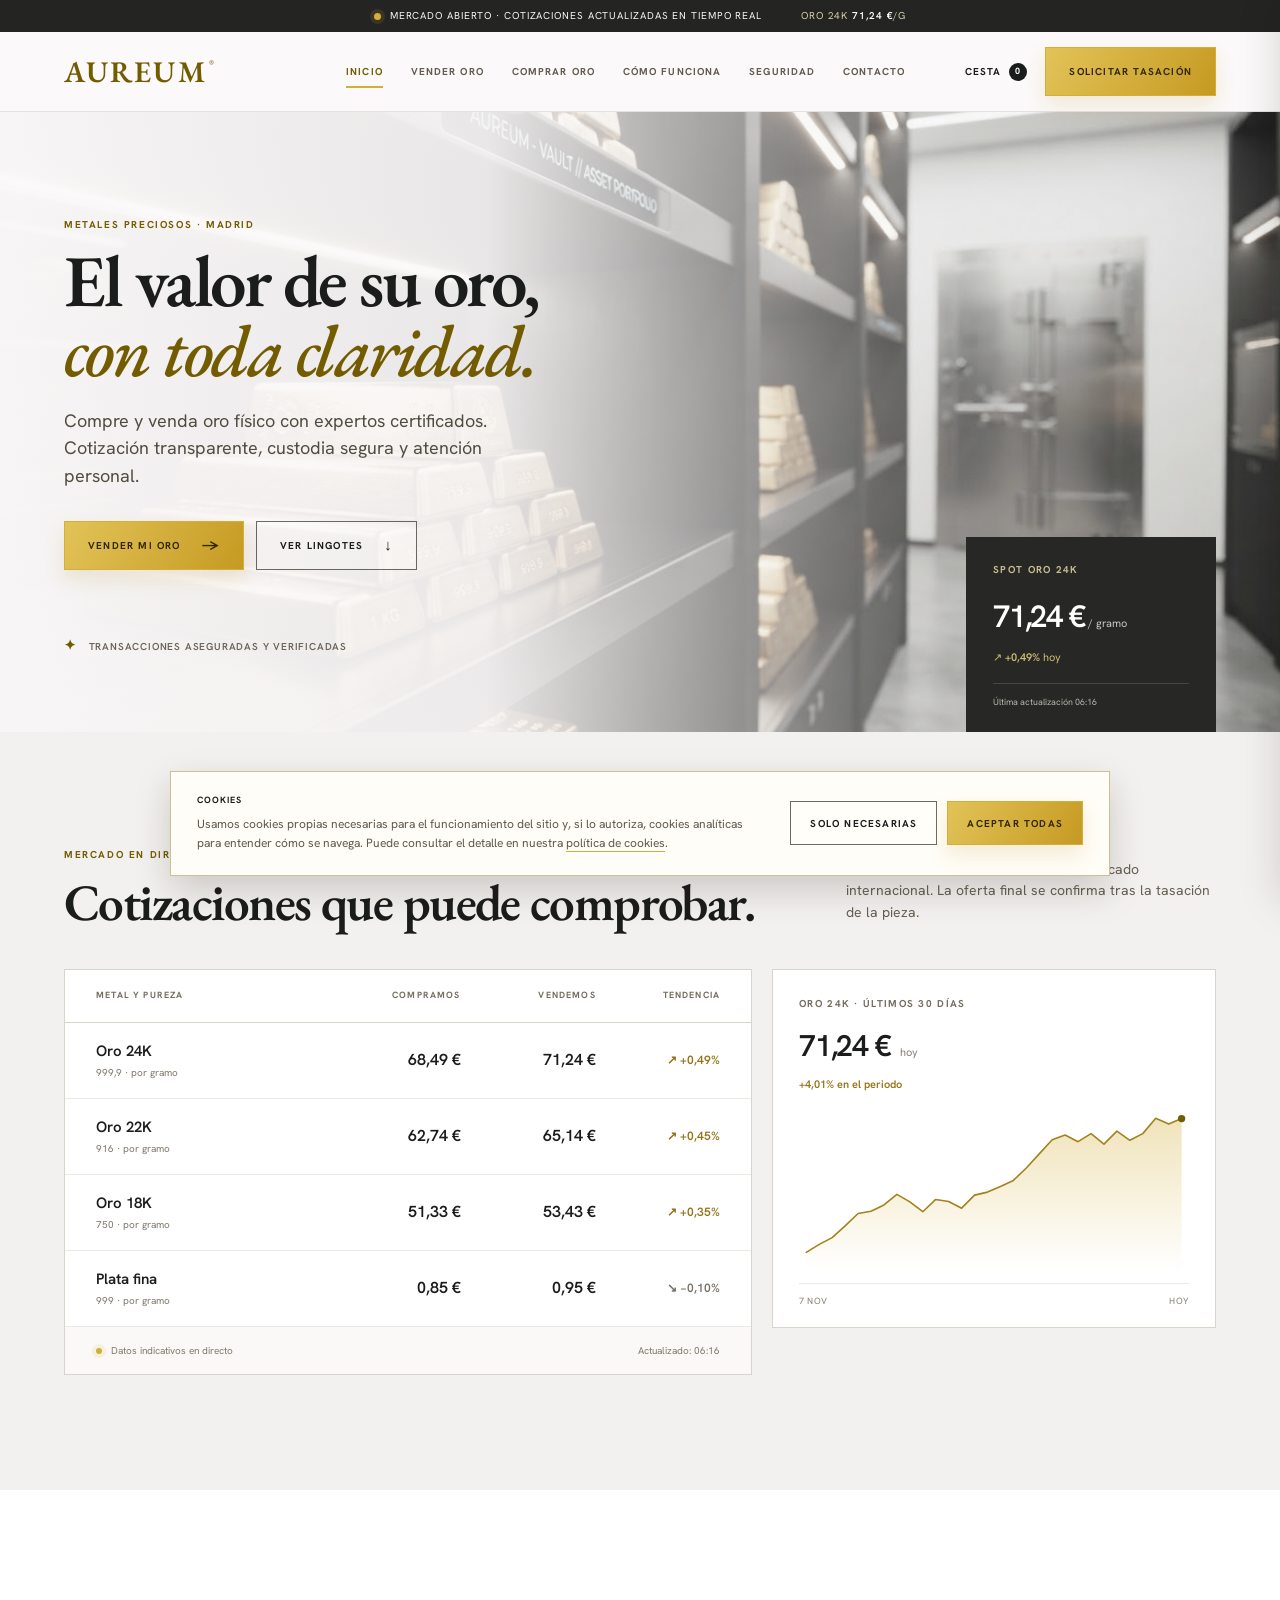
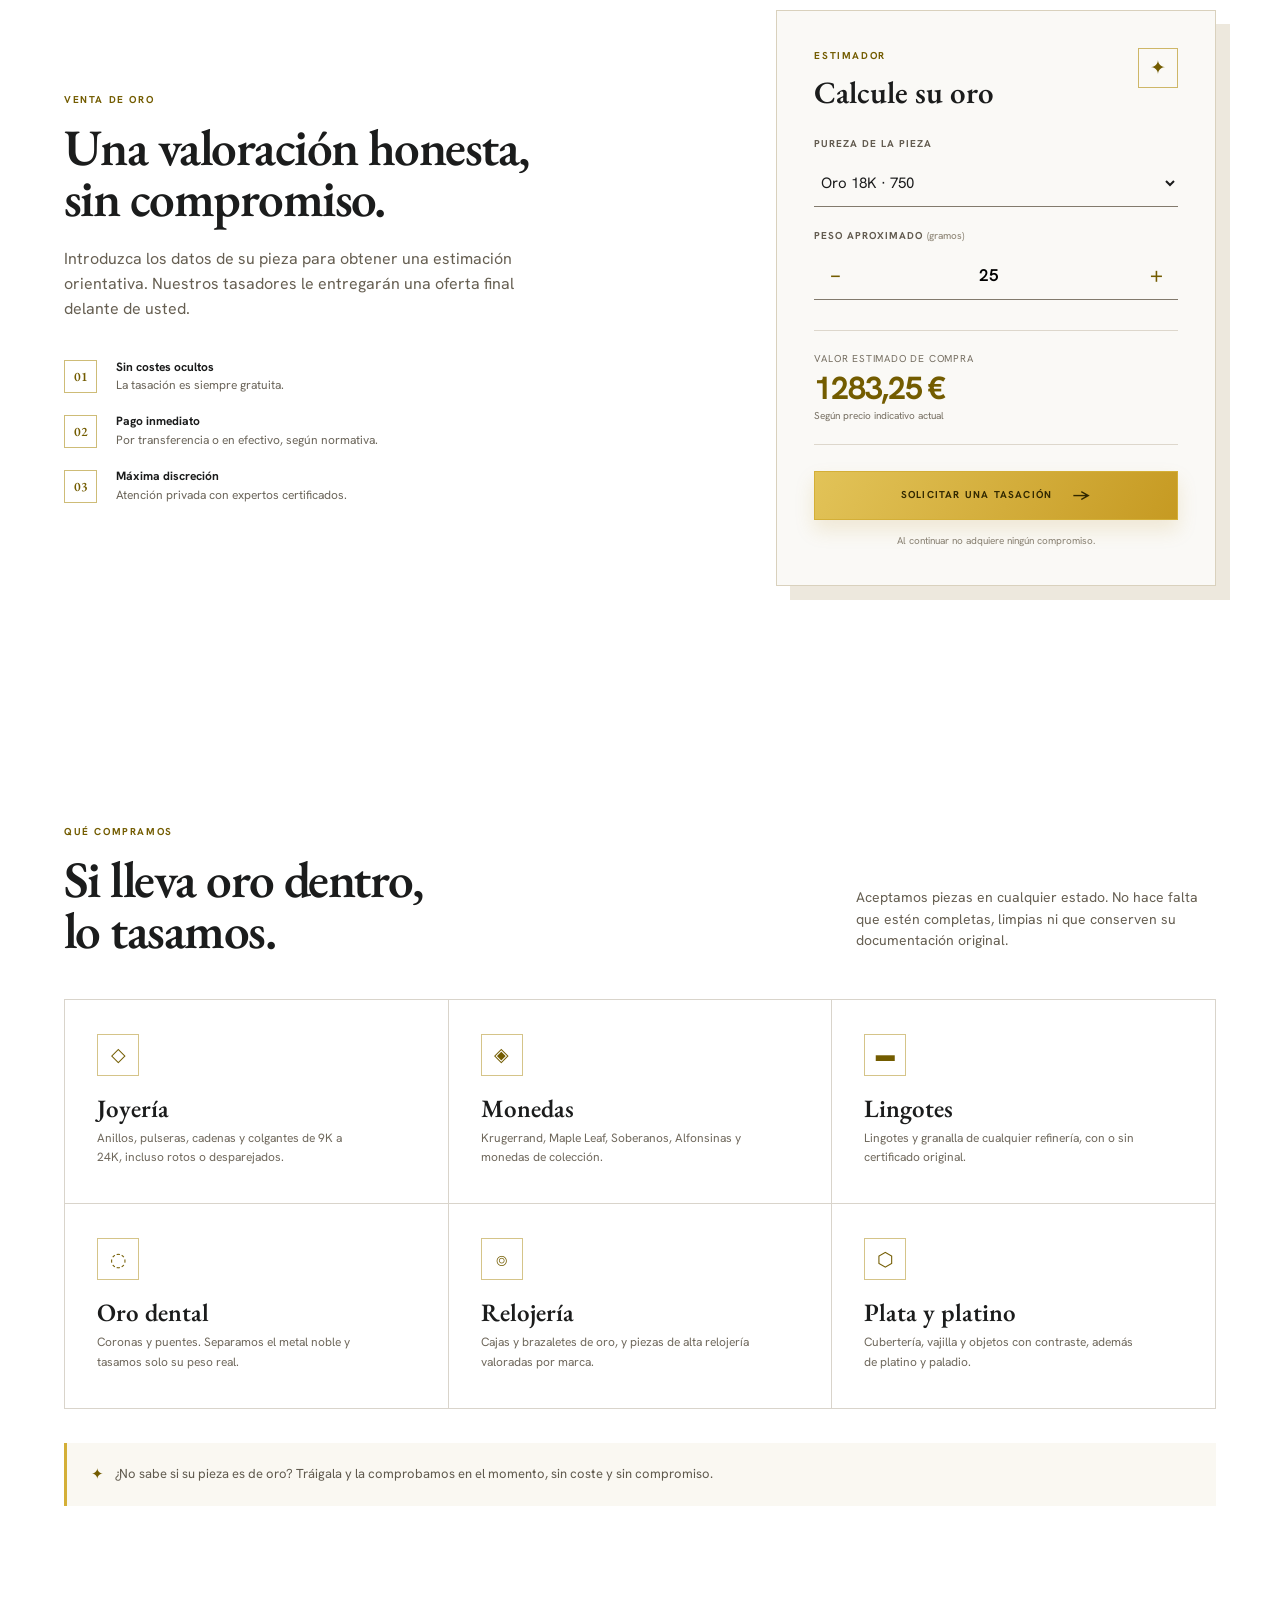
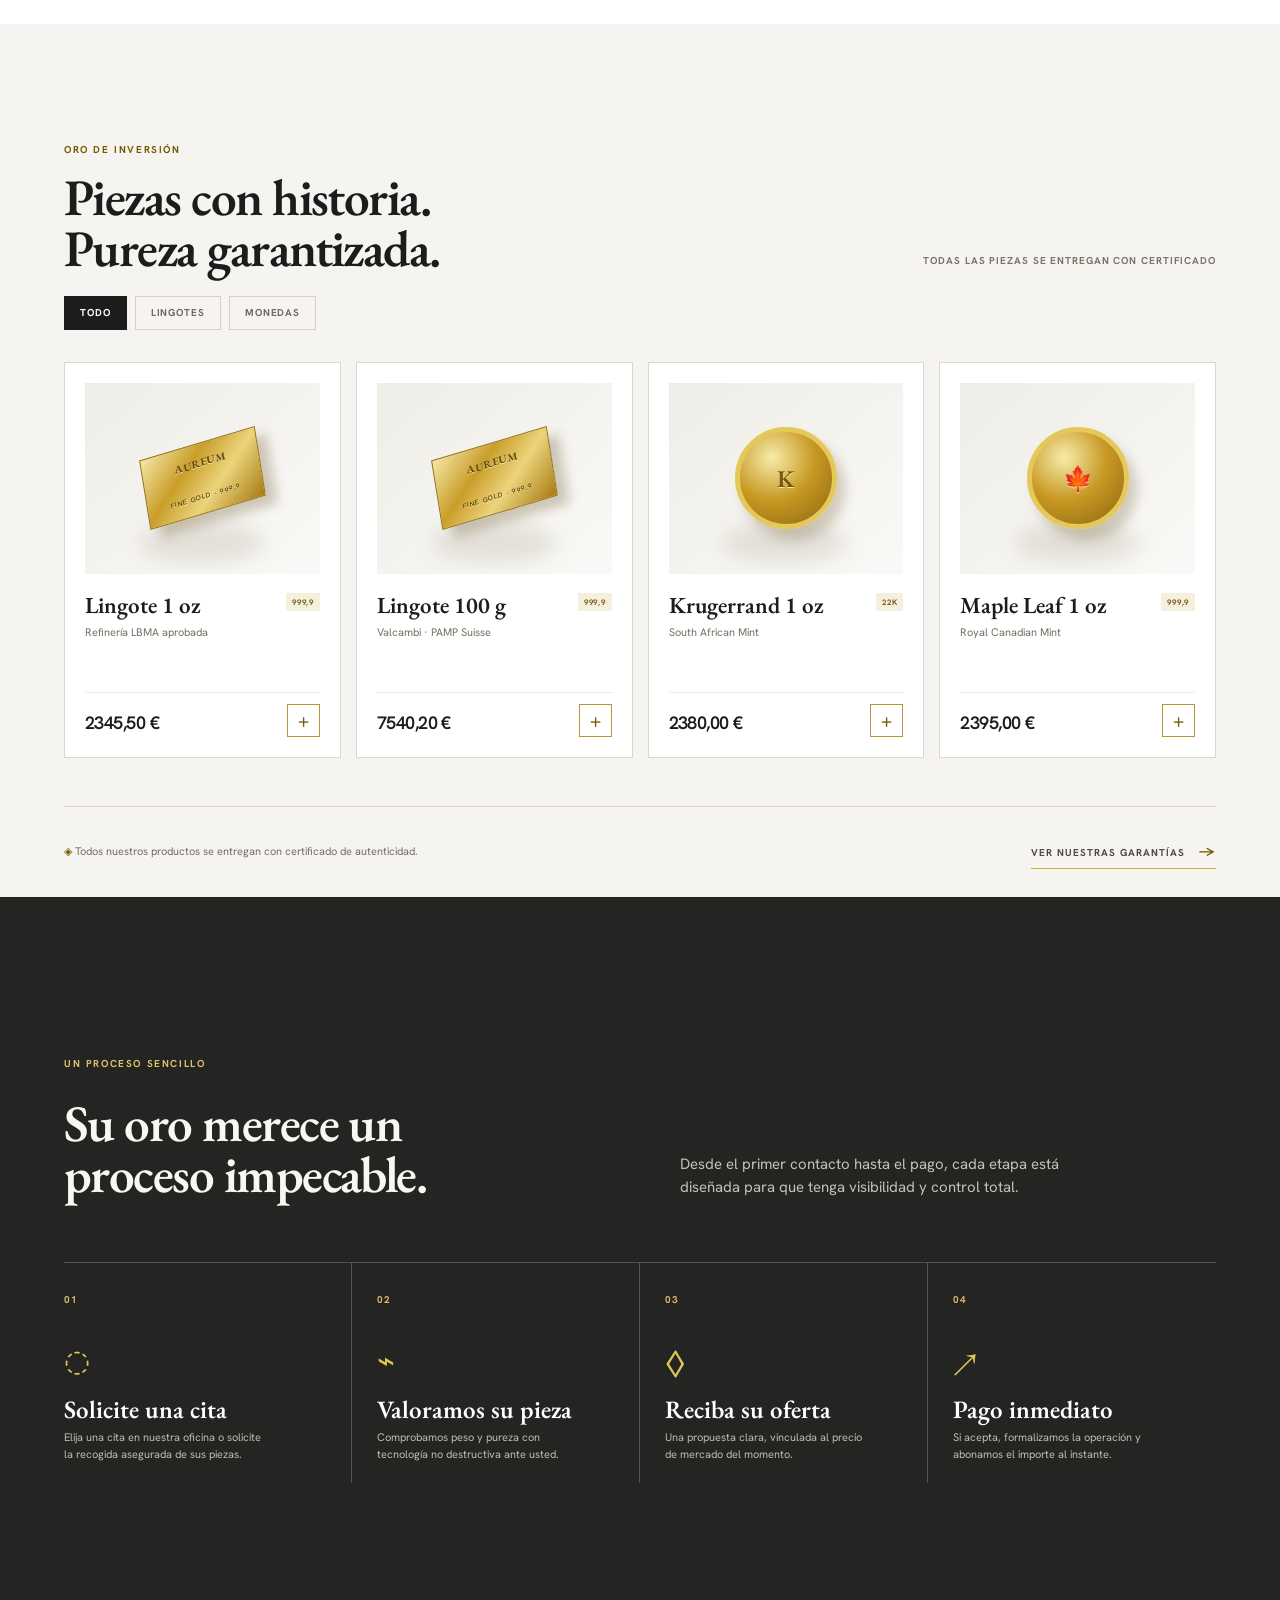
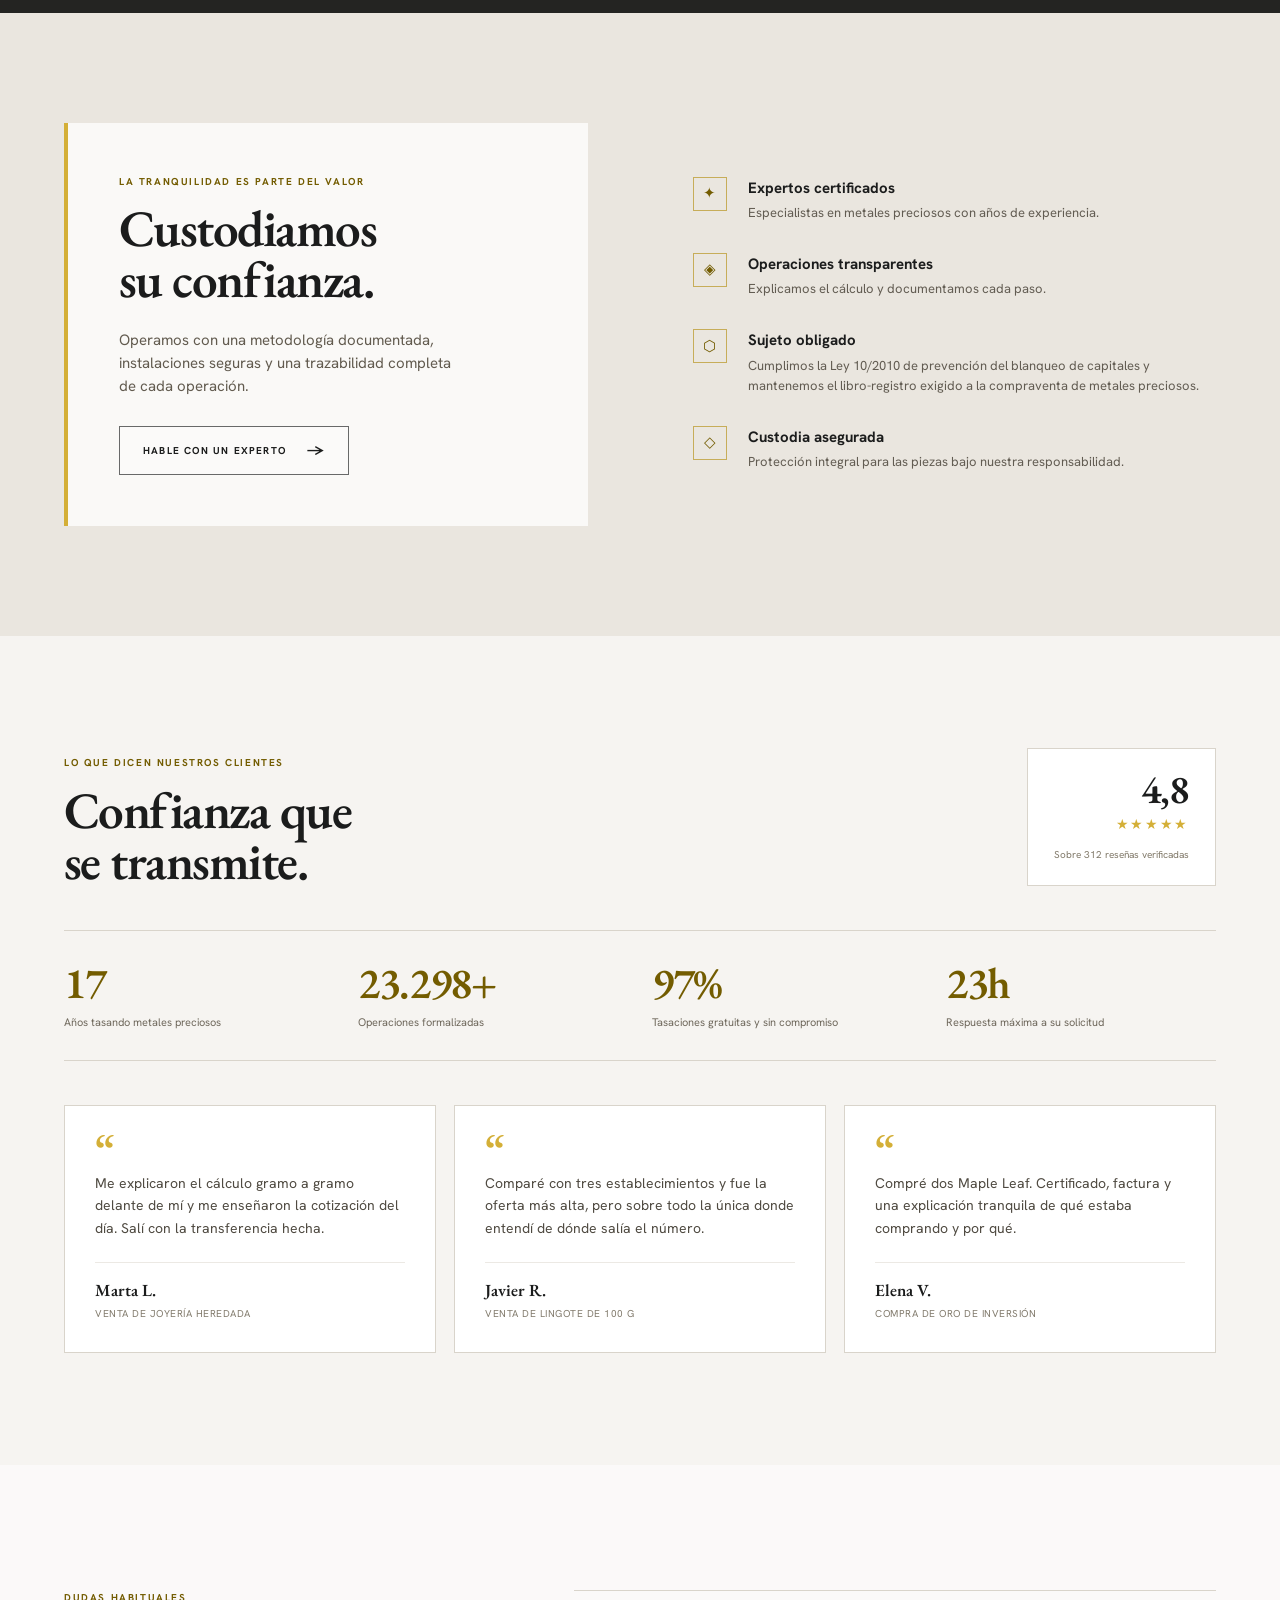
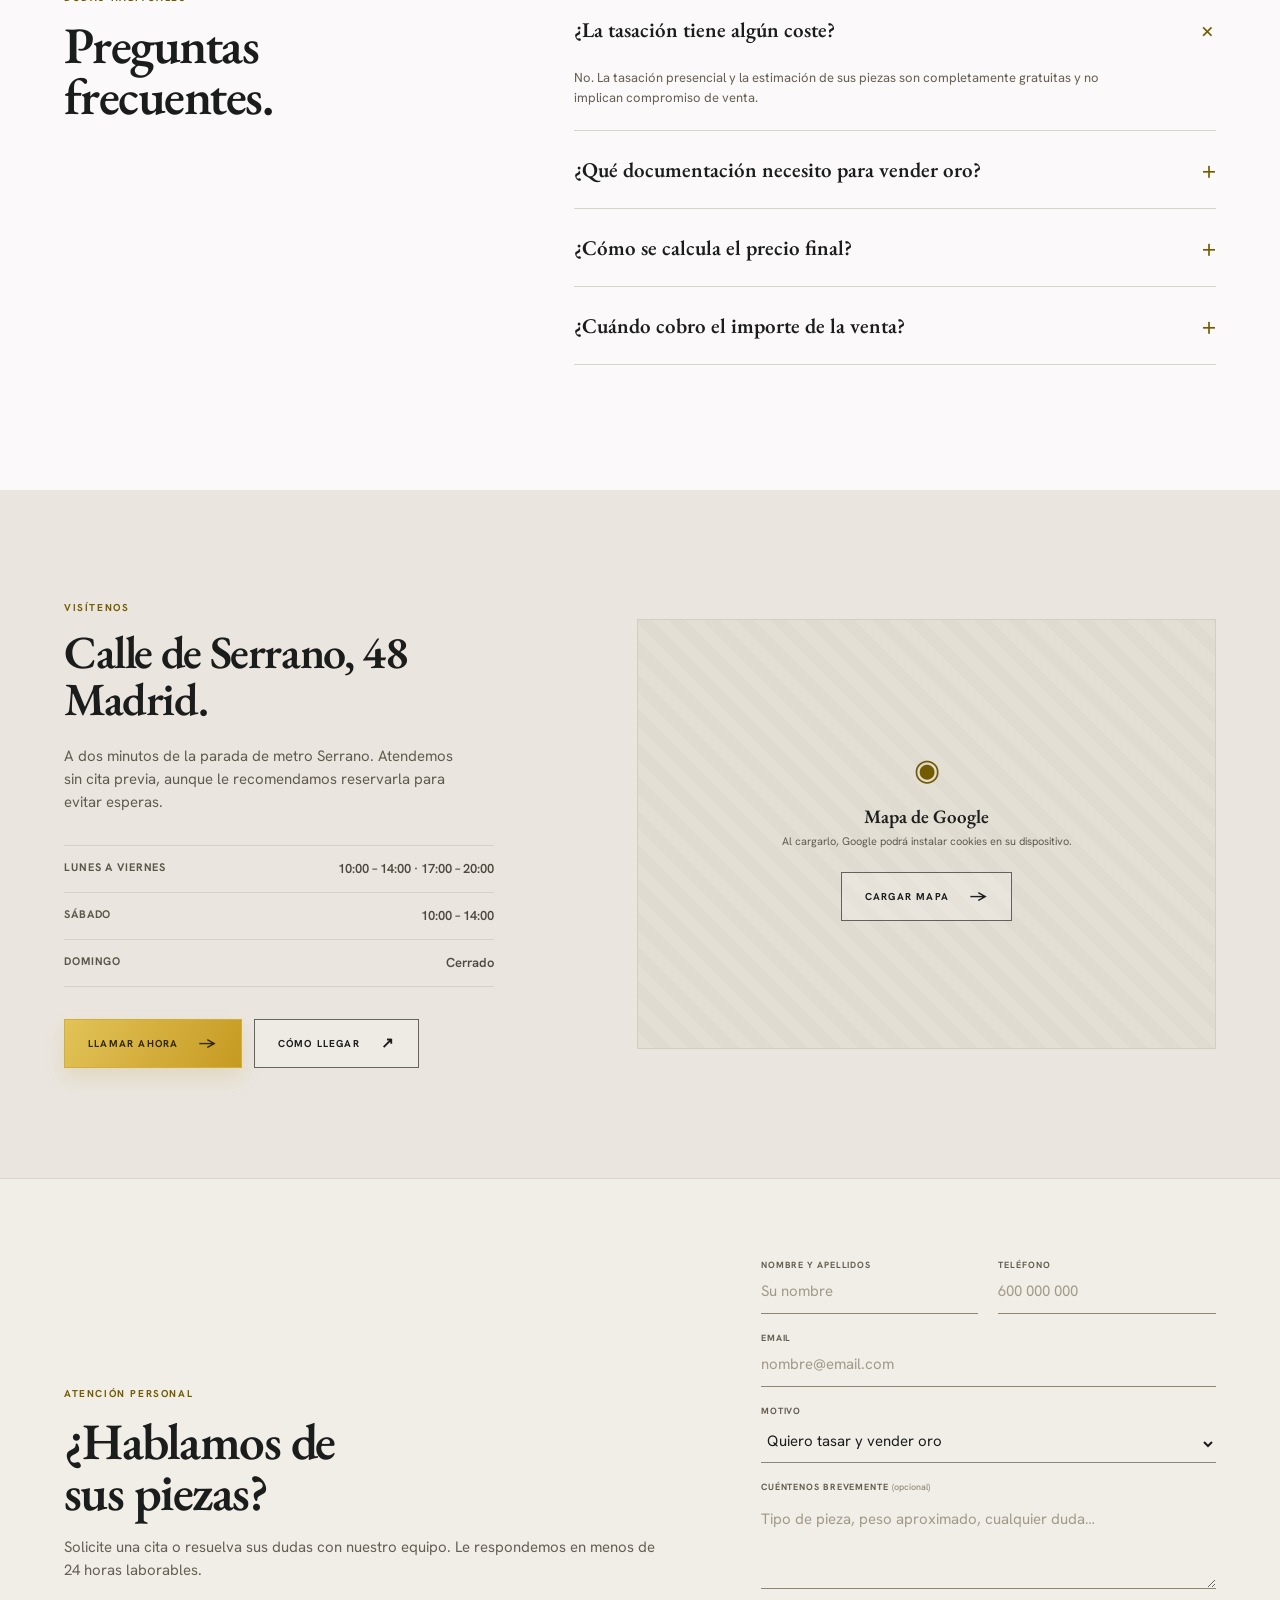
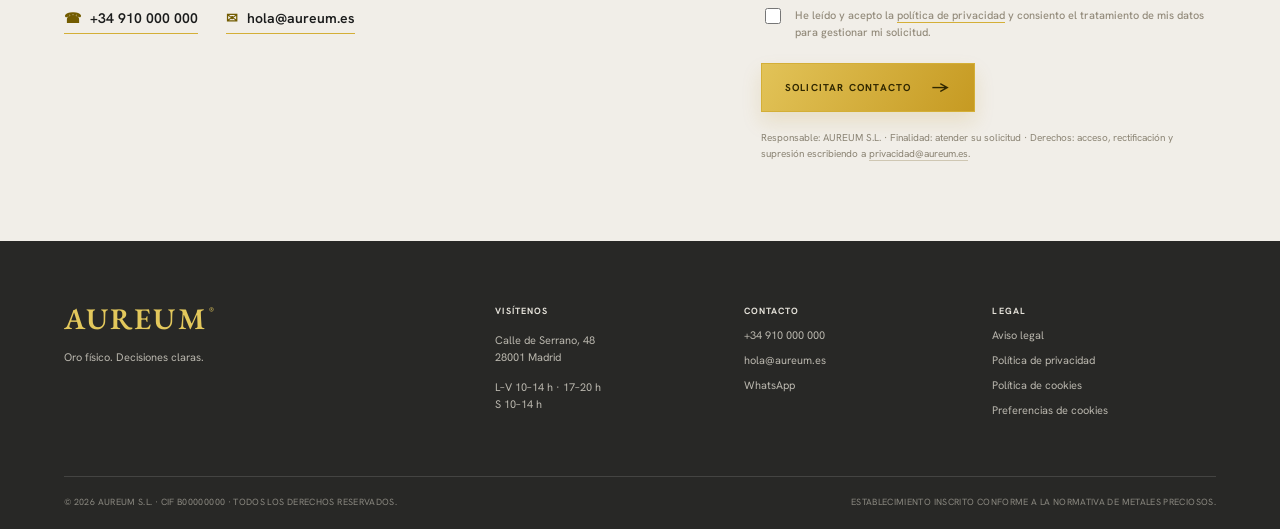
==== commit a0a32541: "Apuntar URLs de despliegue a GitHub Pages y excluir la demo de buscadores La imagen Open Graph apunt" ====
--- a/index.html
+++ b/index.html
@@ -5,23 +5,25 @@
     <meta name="viewport" content="width=device-width, initial-scale=1.0" />
     <title>AUREUM | Compra y venta de oro en Madrid</title>
     <meta name="description" content="Compramos y vendemos oro físico en Madrid con tasación gratuita, precio transparente y pago inmediato. Lingotes y monedas de inversión con certificado." />
-    <link rel="canonical" href="https://www.aureum.es/" />
+    <link rel="canonical" href="https://carlosjjerez.github.io/portal-compraventa-oro/" />
     <meta name="theme-color" content="#242422" />
+    <!-- DEMO: quitar esta linea al desplegar en el dominio real del cliente. -->
+    <meta name="robots" content="noindex,nofollow" />
 
     <meta property="og:type" content="website" />
     <meta property="og:site_name" content="AUREUM" />
     <meta property="og:locale" content="es_ES" />
-    <meta property="og:url" content="https://www.aureum.es/" />
+    <meta property="og:url" content="https://carlosjjerez.github.io/portal-compraventa-oro/" />
     <meta property="og:title" content="AUREUM | Compra y venta de oro en Madrid" />
     <meta property="og:description" content="Tasación gratuita, precio transparente y pago inmediato. Oro de inversión con certificado de autenticidad." />
-    <meta property="og:image" content="https://www.aureum.es/assets/og-aureum.jpg" />
+    <meta property="og:image" content="https://carlosjjerez.github.io/portal-compraventa-oro/assets/og-aureum.jpg" />
     <meta property="og:image:width" content="1200" />
     <meta property="og:image:height" content="630" />
     <meta property="og:image:alt" content="AUREUM — el valor de su oro, con toda claridad." />
     <meta name="twitter:card" content="summary_large_image" />
     <meta name="twitter:title" content="AUREUM | Compra y venta de oro en Madrid" />
     <meta name="twitter:description" content="Tasación gratuita, precio transparente y pago inmediato." />
-    <meta name="twitter:image" content="https://www.aureum.es/assets/og-aureum.jpg" />
+    <meta name="twitter:image" content="https://carlosjjerez.github.io/portal-compraventa-oro/assets/og-aureum.jpg" />
 
     <link rel="icon" href="assets/favicon.ico" sizes="any" />
     <link rel="icon" type="image/png" href="assets/favicon-32.png" sizes="32x32" />
@@ -32,18 +34,18 @@
     <link rel="preconnect" href="https://fonts.gstatic.com" crossorigin />
     <link rel="preload" as="image" href="assets/hero-aureum.jpg" fetchpriority="high" />
     <link href="https://fonts.googleapis.com/css2?family=EB+Garamond:ital,wght@0,500;0,600;0,700;1,500&family=Hanken+Grotesk:wght@400;500;600;700&display=swap" rel="stylesheet" />
-    <link rel="stylesheet" href="styles.css?v=3" />
+    <link rel="stylesheet" href="styles.css?v=4" />
 
     <script type="application/ld+json">
     {
       "@context": "https://schema.org",
       "@type": "JewelryStore",
-      "@id": "https://www.aureum.es/#negocio",
+      "@id": "https://carlosjjerez.github.io/portal-compraventa-oro/#negocio",
       "name": "AUREUM",
       "description": "Compraventa de oro de inversión y joyería en Madrid. Tasación gratuita, precio transparente y pago inmediato.",
-      "url": "https://www.aureum.es/",
-      "image": "https://www.aureum.es/assets/og-aureum.jpg",
-      "logo": "https://www.aureum.es/assets/icon-512.png",
+      "url": "https://carlosjjerez.github.io/portal-compraventa-oro/",
+      "image": "https://carlosjjerez.github.io/portal-compraventa-oro/assets/og-aureum.jpg",
+      "logo": "https://carlosjjerez.github.io/portal-compraventa-oro/assets/icon-512.png",
       "telephone": "+34910000000",
       "email": "hola@aureum.es",
       "priceRange": "€€€",
@@ -377,6 +379,6 @@
     </div>
 
     <div class="toast" id="toast" role="status" aria-live="polite"><span aria-hidden="true">✦</span><p id="toastMessage">Listo</p></div>
-    <script src="app.js?v=3"></script>
+    <script src="app.js?v=4"></script>
   </body>
 </html>
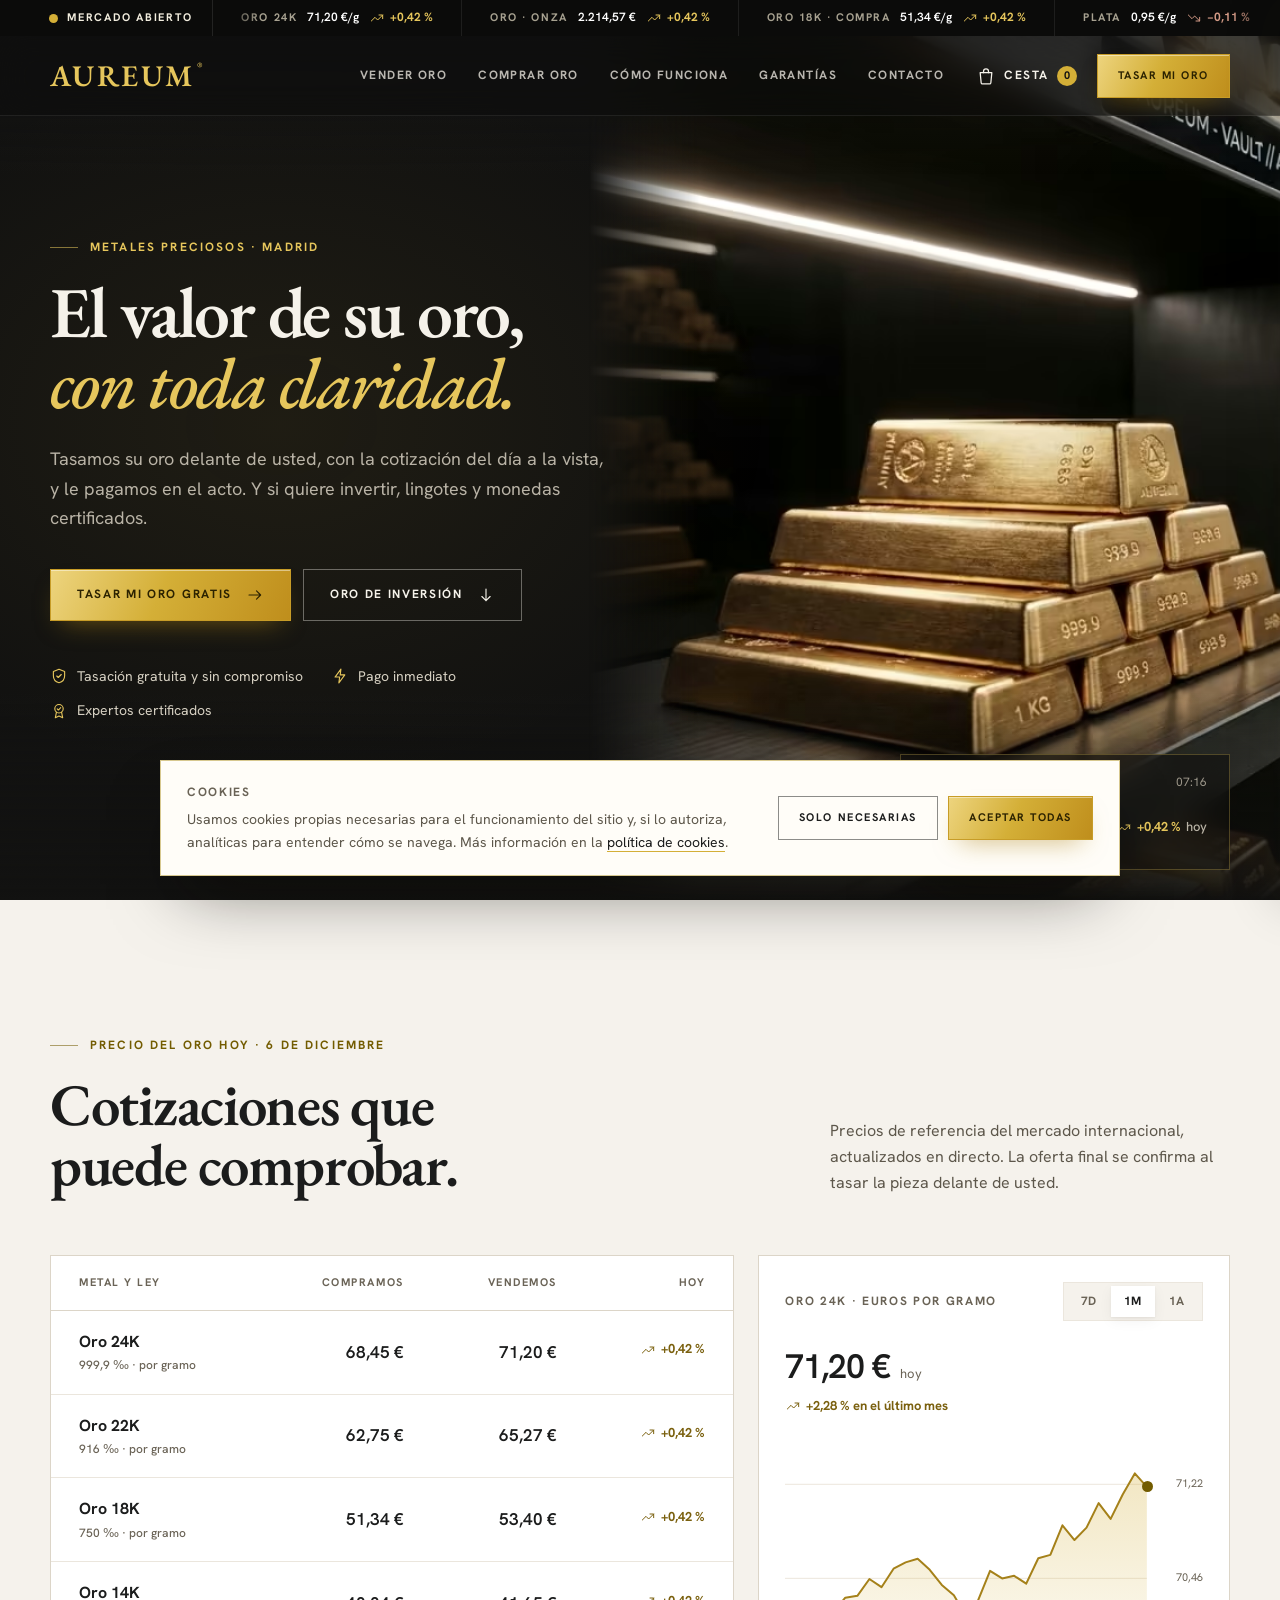
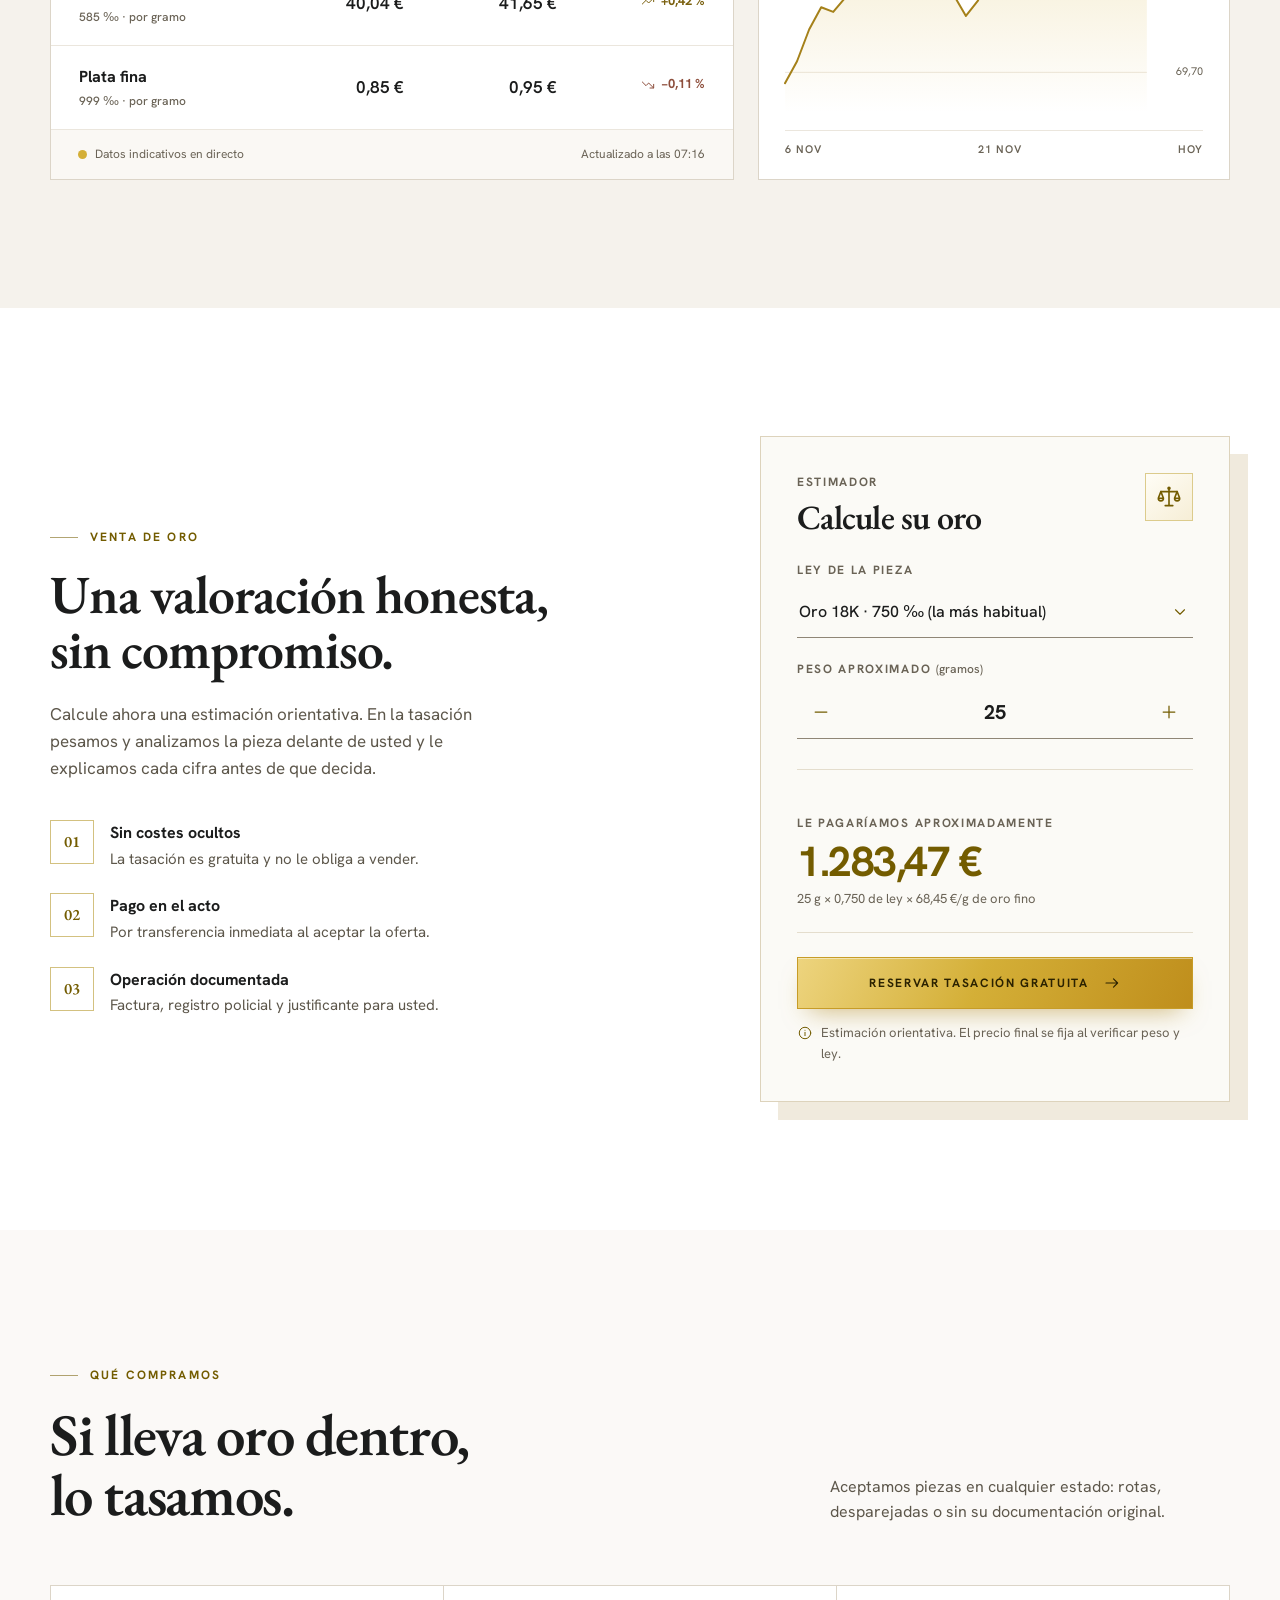
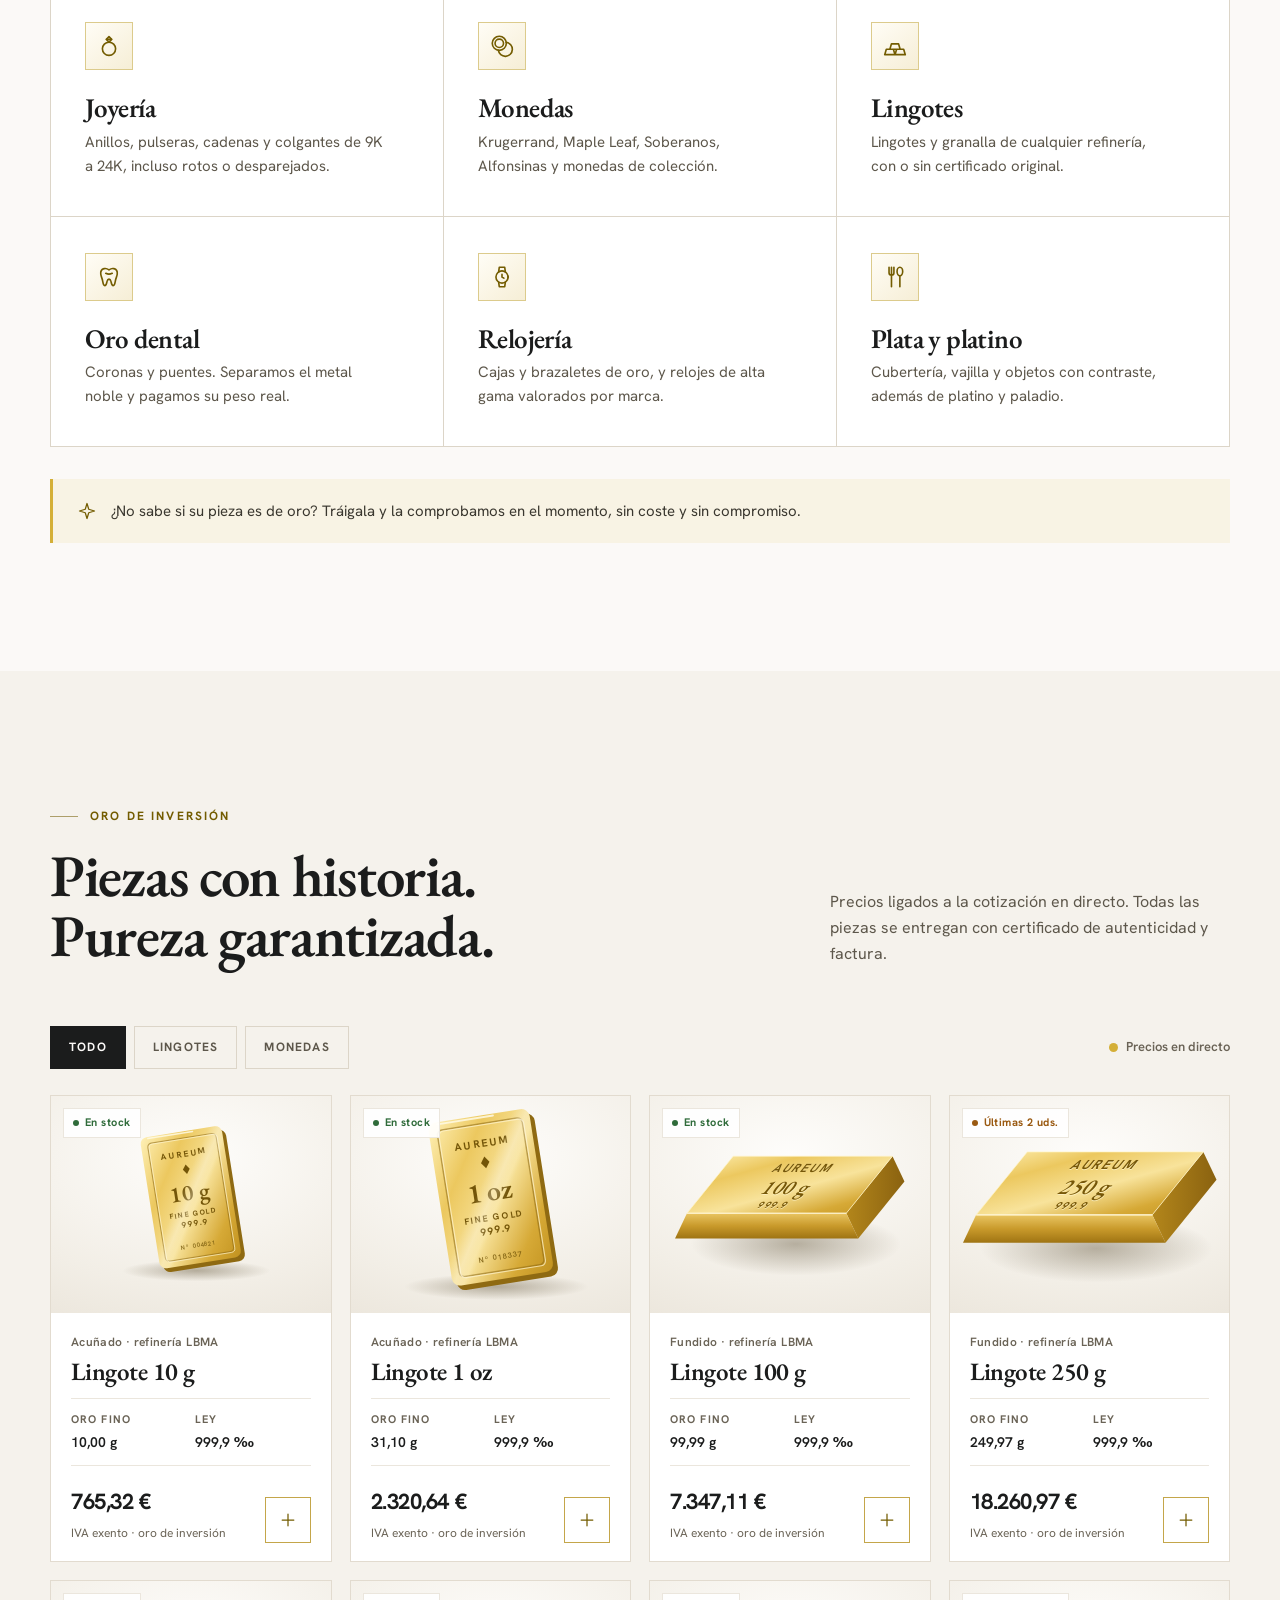
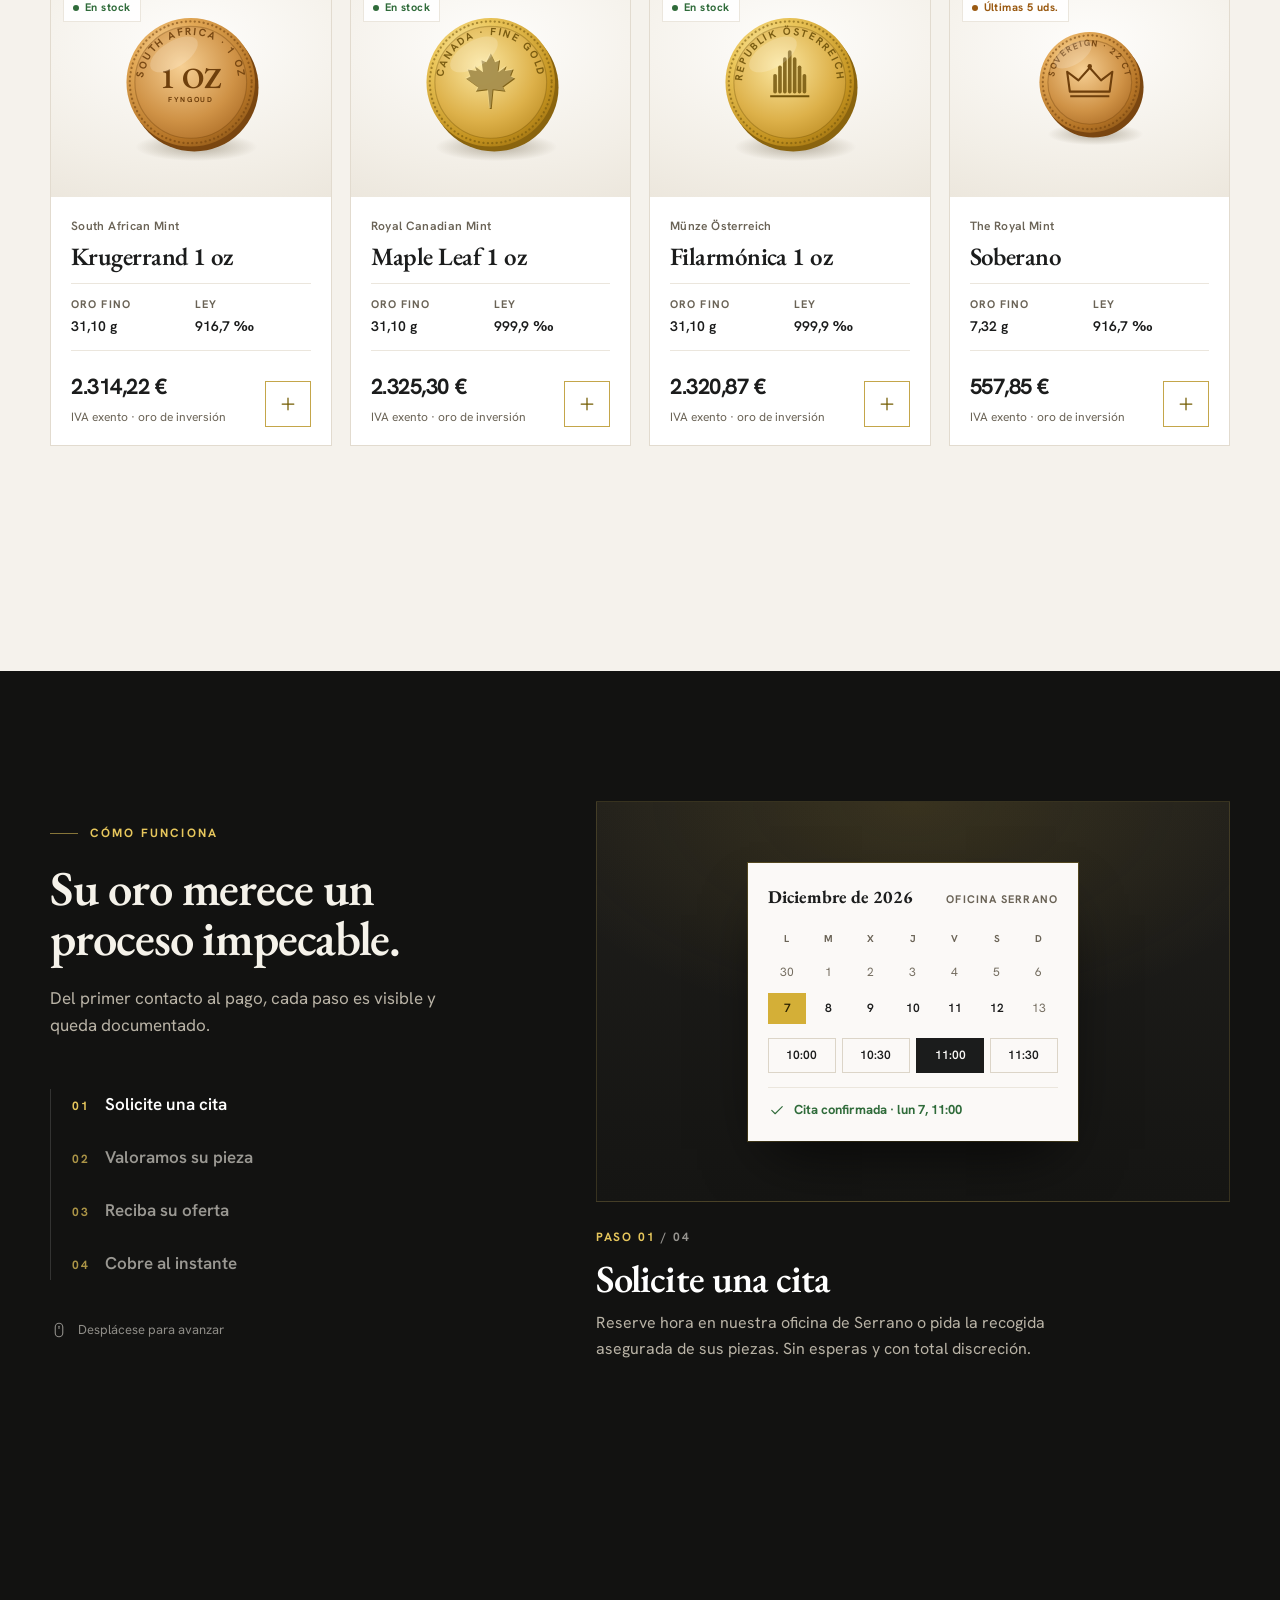
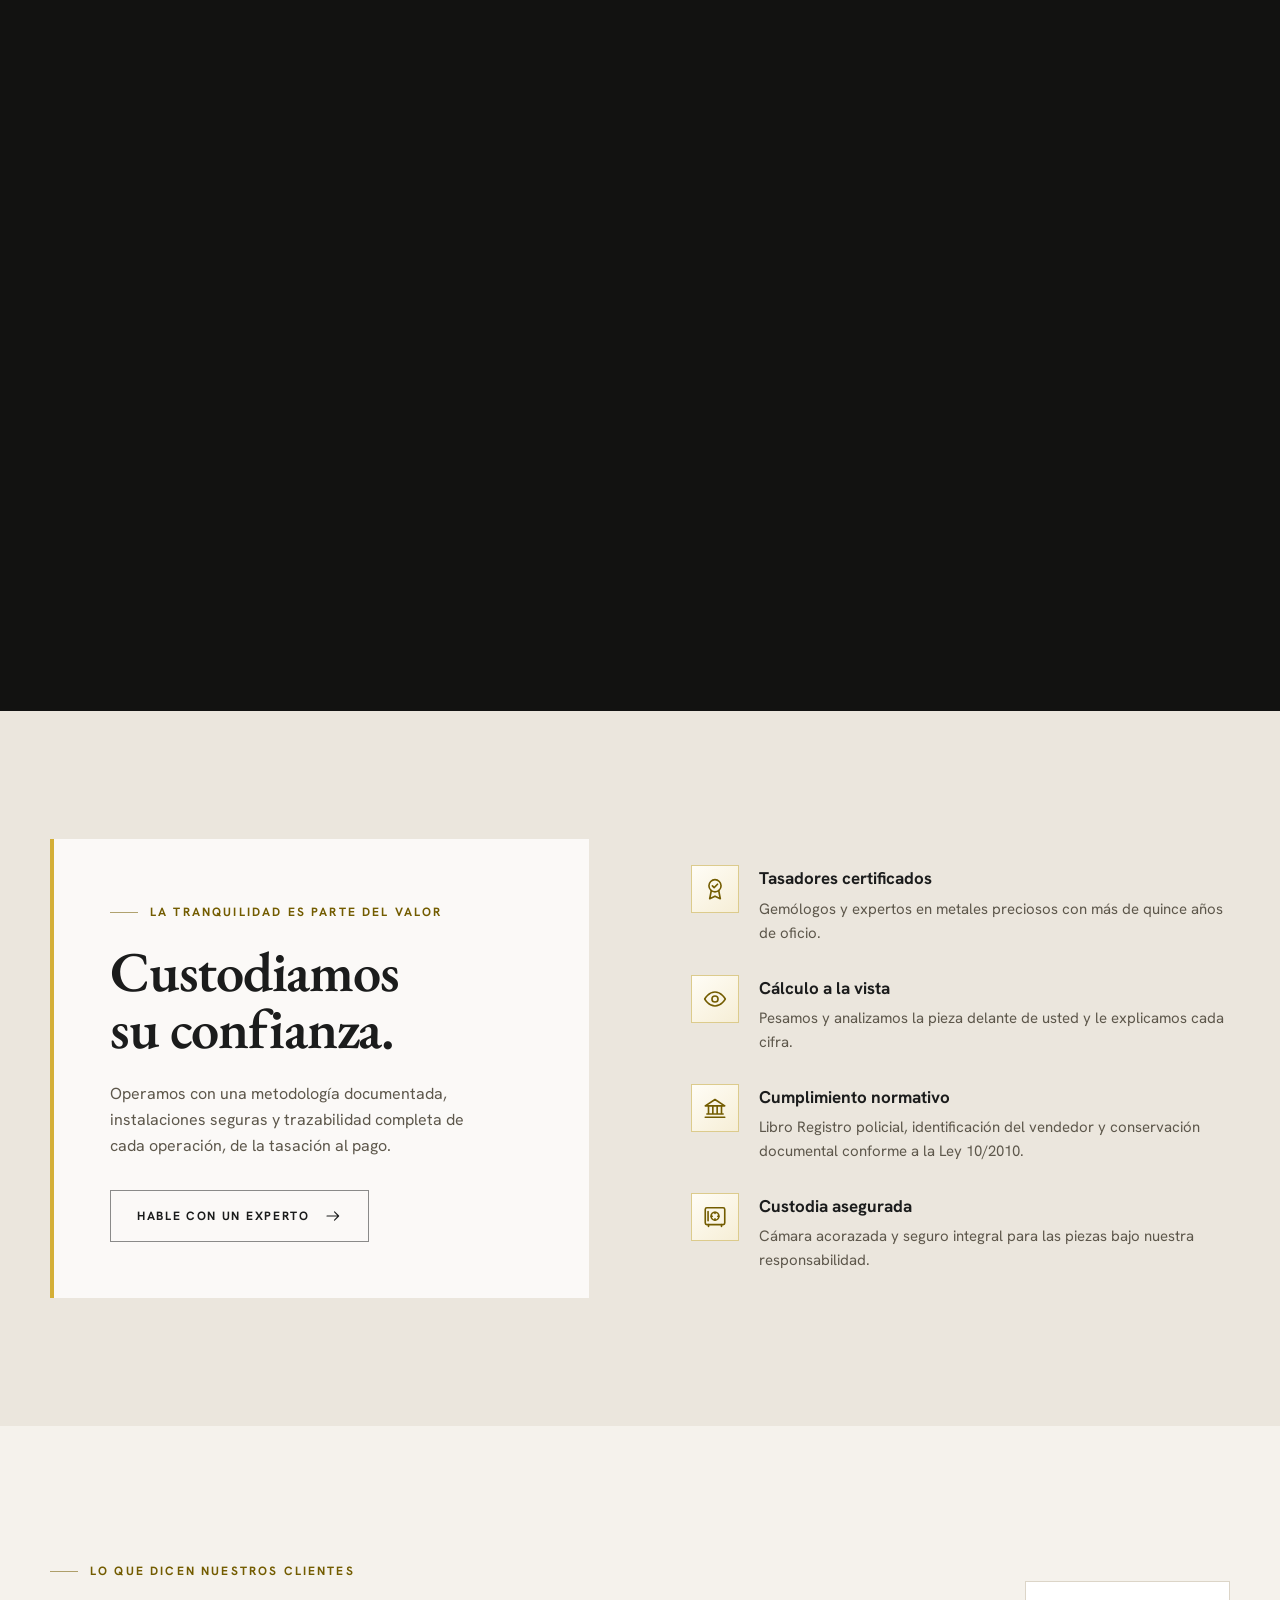
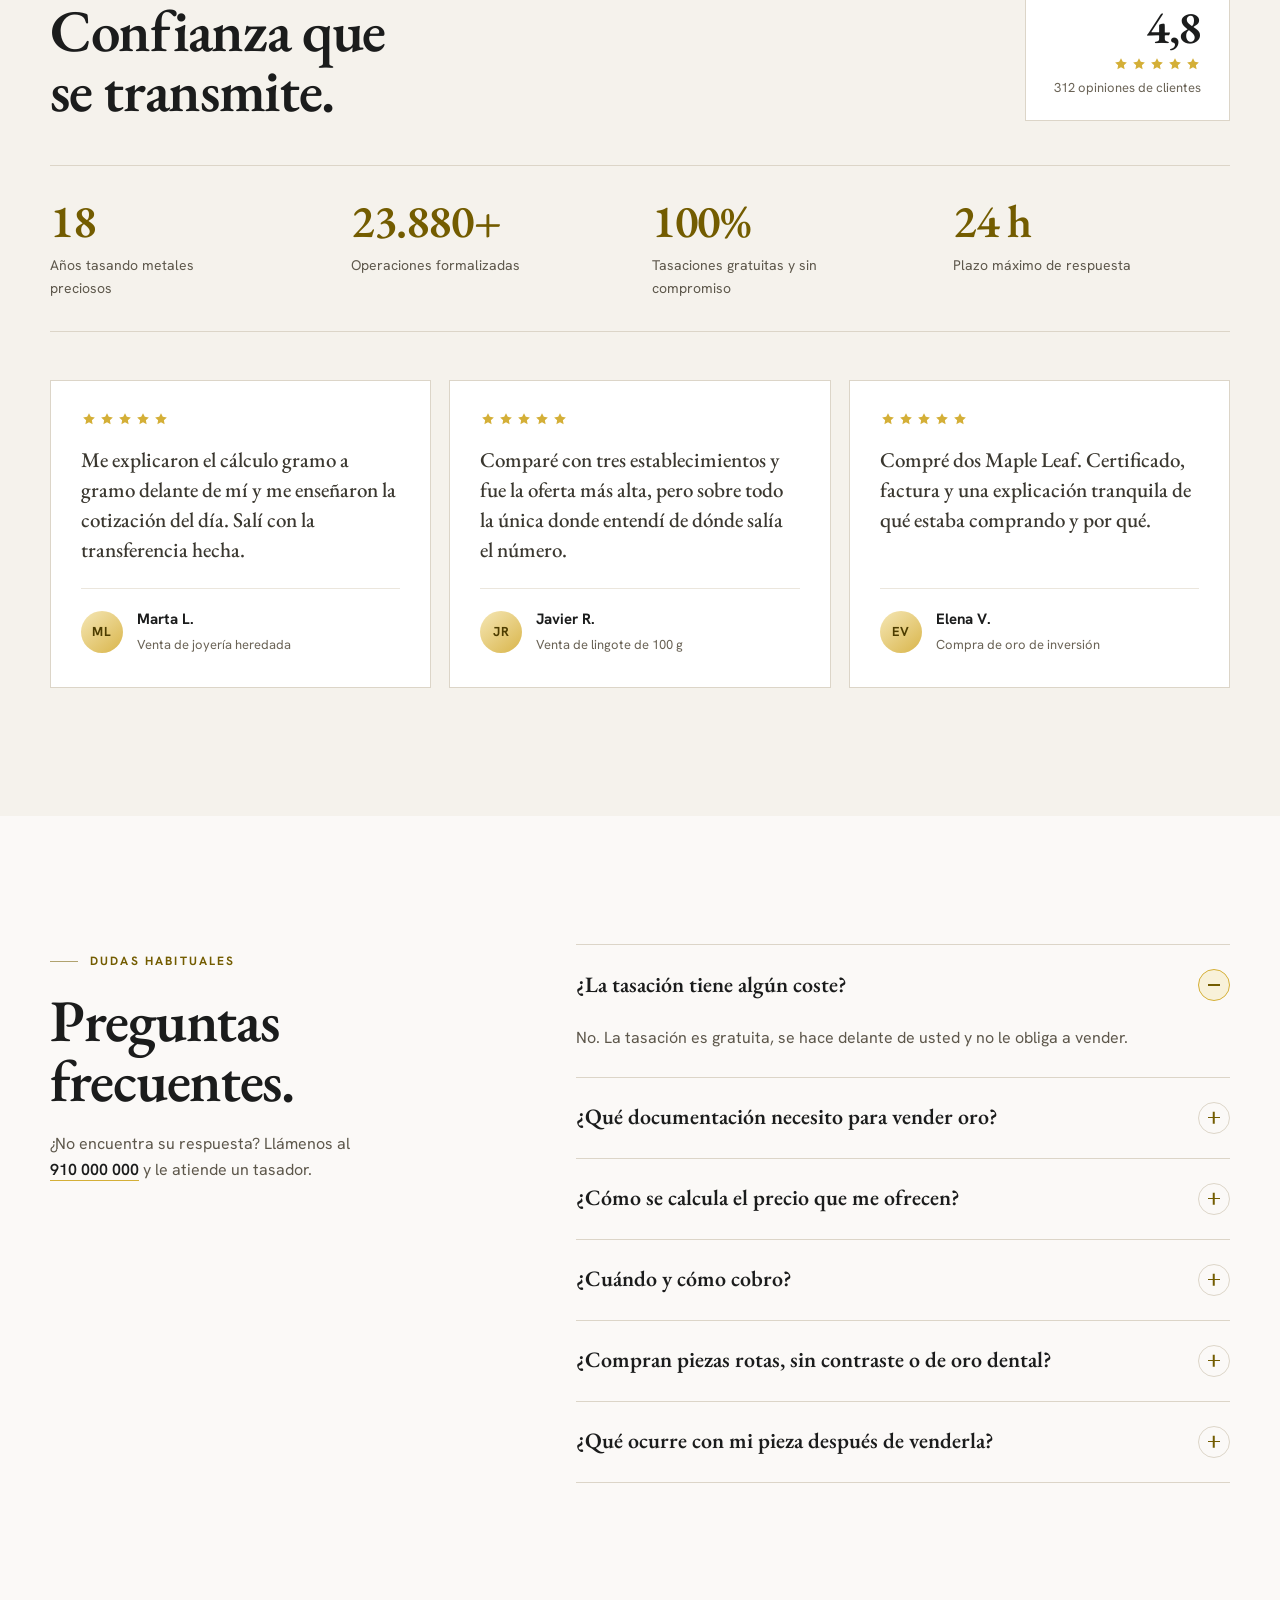
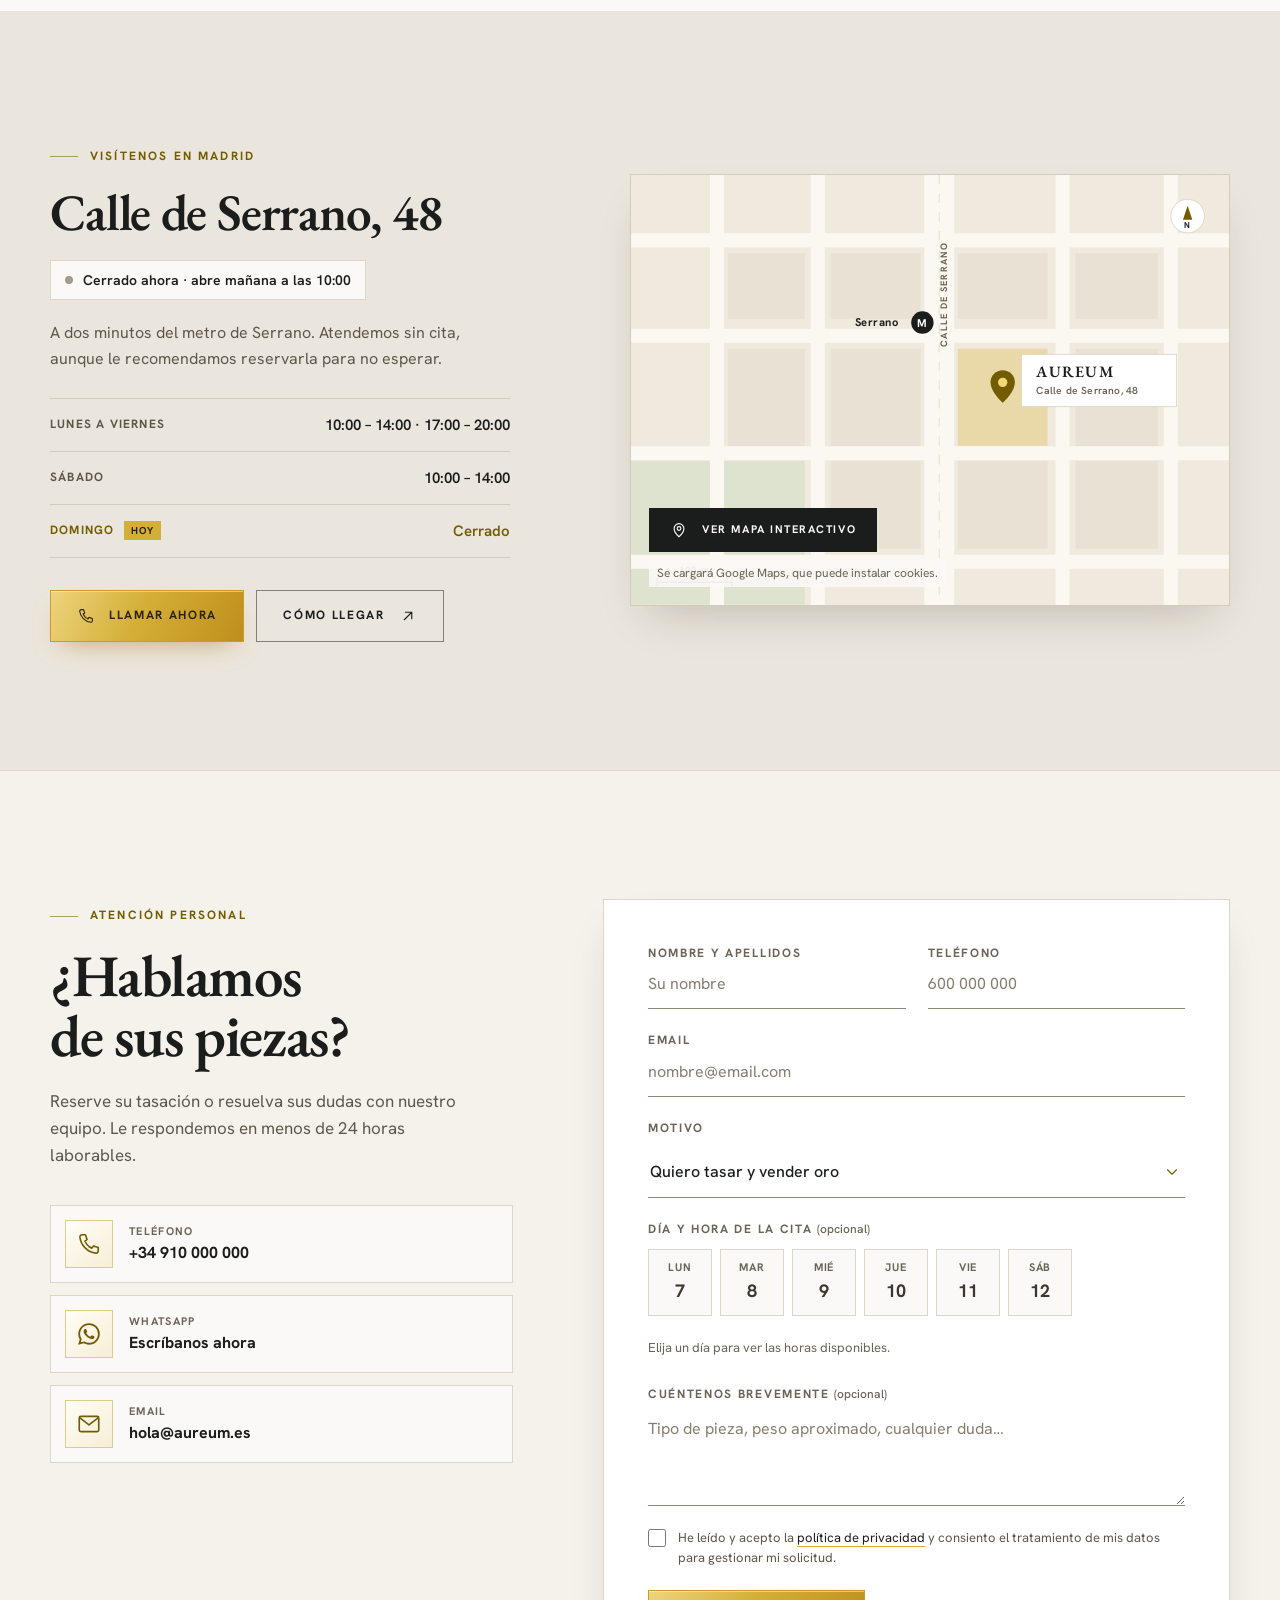
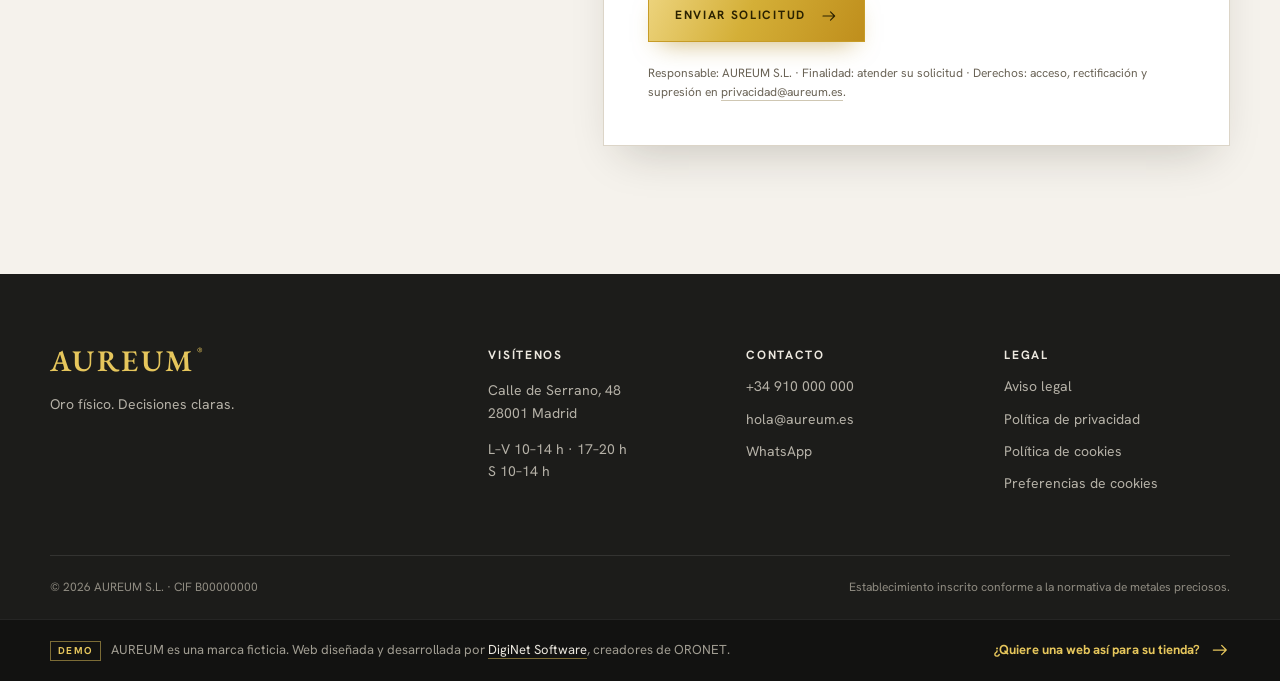
==== commit 3ee8e838: "Rediseño profesional para el escaparate de DigiNet Hero oscuro que deja ver la fotografía de la cáma" ====
--- a/index.html
+++ b/index.html
@@ -2,27 +2,27 @@
 <html lang="es">
   <head>
     <meta charset="UTF-8" />
-    <meta name="viewport" content="width=device-width, initial-scale=1.0" />
+    <meta name="viewport" content="width=device-width, initial-scale=1.0, viewport-fit=cover" />
     <title>AUREUM | Compra y venta de oro en Madrid</title>
-    <meta name="description" content="Compramos y vendemos oro físico en Madrid con tasación gratuita, precio transparente y pago inmediato. Lingotes y monedas de inversión con certificado." />
-    <link rel="canonical" href="https://carlosjjerez.github.io/portal-compraventa-oro/" />
-    <meta name="theme-color" content="#242422" />
+    <meta name="description" content="Compramos y vendemos oro físico en Madrid: tasación gratuita delante de usted, precio ligado a la cotización del día y pago inmediato. Lingotes y monedas de inversión certificados." />
     <!-- DEMO: quitar esta linea al desplegar en el dominio real del cliente. -->
     <meta name="robots" content="noindex,nofollow" />
+    <link rel="canonical" href="https://carlosjjerez.github.io/portal-compraventa-oro/" />
+    <meta name="theme-color" content="#121211" />
 
     <meta property="og:type" content="website" />
     <meta property="og:site_name" content="AUREUM" />
     <meta property="og:locale" content="es_ES" />
     <meta property="og:url" content="https://carlosjjerez.github.io/portal-compraventa-oro/" />
     <meta property="og:title" content="AUREUM | Compra y venta de oro en Madrid" />
-    <meta property="og:description" content="Tasación gratuita, precio transparente y pago inmediato. Oro de inversión con certificado de autenticidad." />
+    <meta property="og:description" content="Tasación gratuita delante de usted, precio ligado a la cotización del día y pago inmediato." />
     <meta property="og:image" content="https://carlosjjerez.github.io/portal-compraventa-oro/assets/og-aureum.jpg" />
     <meta property="og:image:width" content="1200" />
     <meta property="og:image:height" content="630" />
     <meta property="og:image:alt" content="AUREUM — el valor de su oro, con toda claridad." />
     <meta name="twitter:card" content="summary_large_image" />
     <meta name="twitter:title" content="AUREUM | Compra y venta de oro en Madrid" />
-    <meta name="twitter:description" content="Tasación gratuita, precio transparente y pago inmediato." />
+    <meta name="twitter:description" content="Tasación gratuita delante de usted, precio ligado a la cotización del día y pago inmediato." />
     <meta name="twitter:image" content="https://carlosjjerez.github.io/portal-compraventa-oro/assets/og-aureum.jpg" />
 
     <link rel="icon" href="assets/favicon.ico" sizes="any" />
@@ -30,11 +30,10 @@
     <link rel="apple-touch-icon" href="assets/apple-touch-icon.png" />
     <link rel="manifest" href="site.webmanifest" />
 
-    <link rel="preconnect" href="https://fonts.googleapis.com" />
-    <link rel="preconnect" href="https://fonts.gstatic.com" crossorigin />
-    <link rel="preload" as="image" href="assets/hero-aureum.jpg" fetchpriority="high" />
-    <link href="https://fonts.googleapis.com/css2?family=EB+Garamond:ital,wght@0,500;0,600;0,700;1,500&family=Hanken+Grotesk:wght@400;500;600;700&display=swap" rel="stylesheet" />
-    <link rel="stylesheet" href="styles.css?v=4" />
+    <link rel="preload" href="assets/fonts/eb-garamond.woff2" as="font" type="font/woff2" crossorigin />
+    <link rel="preload" href="assets/fonts/hanken-grotesk.woff2" as="font" type="font/woff2" crossorigin />
+    <link rel="stylesheet" href="styles.css?v=5" />
+    <script>document.documentElement.classList.add('js');</script>
 
     <script type="application/ld+json">
     {
@@ -42,7 +41,7 @@
       "@type": "JewelryStore",
       "@id": "https://carlosjjerez.github.io/portal-compraventa-oro/#negocio",
       "name": "AUREUM",
-      "description": "Compraventa de oro de inversión y joyería en Madrid. Tasación gratuita, precio transparente y pago inmediato.",
+      "description": "Compraventa de oro de inversión y joyería en Madrid. Tasación gratuita, precio ligado a la cotización y pago inmediato.",
       "url": "https://carlosjjerez.github.io/portal-compraventa-oro/",
       "image": "https://carlosjjerez.github.io/portal-compraventa-oro/assets/og-aureum.jpg",
       "logo": "https://carlosjjerez.github.io/portal-compraventa-oro/assets/icon-512.png",
@@ -50,7 +49,7 @@
       "email": "hola@aureum.es",
       "priceRange": "€€€",
       "currenciesAccepted": "EUR",
-      "paymentAccepted": "Transferencia bancaria, Efectivo",
+      "paymentAccepted": "Transferencia bancaria",
       "address": {
         "@type": "PostalAddress",
         "streetAddress": "Calle de Serrano, 48",
@@ -68,7 +67,8 @@
       ],
       "makesOffer": [
         { "@type": "Offer", "itemOffered": { "@type": "Service", "name": "Tasación gratuita de oro" } },
-        { "@type": "Offer", "itemOffered": { "@type": "Service", "name": "Compra de oro de inversión" } }
+        { "@type": "Offer", "itemOffered": { "@type": "Service", "name": "Compra de oro y joyas" } },
+        { "@type": "Offer", "itemOffered": { "@type": "Service", "name": "Venta de oro de inversión" } }
       ]
     }
     </script>
@@ -77,308 +77,632 @@
       "@context": "https://schema.org",
       "@type": "FAQPage",
       "mainEntity": [
-        { "@type": "Question", "name": "¿La tasación tiene algún coste?", "acceptedAnswer": { "@type": "Answer", "text": "No. La tasación presencial y la estimación de sus piezas son completamente gratuitas y no implican compromiso de venta." } },
-        { "@type": "Question", "name": "¿Qué documentación necesito para vender oro?", "acceptedAnswer": { "@type": "Answer", "text": "Para cumplir la normativa de prevención de blanqueo de capitales necesitará un documento de identidad oficial vigente." } },
-        { "@type": "Question", "name": "¿Cómo se calcula el precio final?", "acceptedAnswer": { "@type": "Answer", "text": "Se determina a partir de la pureza y el peso neto de la pieza, usando la cotización de referencia en el momento de la operación." } },
-        { "@type": "Question", "name": "¿Cuándo cobro el importe de la venta?", "acceptedAnswer": { "@type": "Answer", "text": "En el mismo momento de aceptar la oferta, por transferencia inmediata o en efectivo dentro de los límites que fija la normativa vigente." } }
+        { "@type": "Question", "name": "¿La tasación tiene algún coste?", "acceptedAnswer": { "@type": "Answer", "text": "No. La tasación es gratuita, se hace delante de usted y no le obliga a vender." } },
+        { "@type": "Question", "name": "¿Qué documentación necesito para vender oro?", "acceptedAnswer": { "@type": "Answer", "text": "Un documento de identidad oficial en vigor (DNI, NIE o pasaporte). La normativa nos obliga a identificar al vendedor y a registrar cada compra en el Libro Registro policial." } },
+        { "@type": "Question", "name": "¿Cómo se calcula el precio que me ofrecen?", "acceptedAnswer": { "@type": "Answer", "text": "Multiplicamos el peso neto de la pieza por su ley y por el precio del oro fino del momento. Le enseñamos cada cifra antes de que decida." } },
+        { "@type": "Question", "name": "¿Cuándo y cómo cobro?", "acceptedAnswer": { "@type": "Answer", "text": "En el momento de aceptar la oferta, por transferencia inmediata. Recibe la factura y el justificante de la operación." } },
+        { "@type": "Question", "name": "¿Compran piezas rotas, sin contraste o de oro dental?", "acceptedAnswer": { "@type": "Answer", "text": "Sí. Valoramos el metal precioso que contiene la pieza, esté como esté. Si no tiene contraste, comprobamos su ley con un ensayo no destructivo." } },
+        { "@type": "Question", "name": "¿Qué ocurre con mi pieza después de venderla?", "acceptedAnswer": { "@type": "Answer", "text": "Queda registrada y la conservamos sin alterar durante el plazo que marca la normativa antes de su fundición o reventa." } }
       ]
     }
     </script>
   </head>
   <body>
-    <a class="skip-link" href="#inicio">Saltar al contenido principal</a>
-
-    <div class="announcement" role="status">
-      <span class="live-dot"></span>
-      Mercado abierto · Cotizaciones actualizadas en tiempo real
-      <span class="announcement-rate">Oro 24K <strong id="tickerPrice">71,20 €</strong>/g</span>
+    <a class="skip-link" href="#contenido">Saltar al contenido principal</a>
+
+    <!-- Sprite: iconos y degradados de las ilustraciones de producto -->
+    <svg class="sprite" aria-hidden="true" focusable="false">
+      <defs>
+        <symbol id="i-ring" viewBox="0 0 24 24"><circle cx="12" cy="14.6" r="6.1"/><path d="M9.6 5.9 12 3.4l2.4 2.5L12 8.5z"/><path d="M9.6 5.9h4.8"/></symbol>
+        <symbol id="i-coin" viewBox="0 0 24 24"><circle cx="9.5" cy="9.5" r="6.5"/><circle cx="9.5" cy="9.5" r="3.9"/><path d="M15.9 8.6a6.5 6.5 0 1 1-7.3 7.3"/></symbol>
+        <symbol id="i-bars" viewBox="0 0 24 24"><path d="M2.5 20 4 15h6.5l1.5 5zM12 20l1.5-5H20l1.5 5zM7.25 15l1.5-5h6.5l1.5 5z"/></symbol>
+        <symbol id="i-tooth" viewBox="0 0 24 24"><path d="M12 5.4c-1.4-1-3-1.5-4.5-1.1C5.2 4.9 4.1 7 4.4 9.4c.3 2.2 1.2 3.6 1.6 5.6.4 2 .6 5 2.1 5 1.5 0 1.7-2.4 2.1-4 .3-1.2.8-2 1.8-2s1.5.8 1.8 2c.4 1.6.6 4 2.1 4s1.7-3 2.1-5c.4-2 1.3-3.4 1.6-5.6.3-2.4-.8-4.5-3.1-5.1-1.5-.4-3.1.1-4.5 1.1z"/><path d="M9 8.6c1 .5 2 .8 3 .8s2-.3 3-.8"/></symbol>
+        <symbol id="i-watch" viewBox="0 0 24 24"><circle cx="12" cy="12" r="5.6"/><path d="m8.9 7.3.6-4.3h5l.6 4.3M8.9 16.7l.6 4.3h5l.6-4.3M12 9.6V12l1.7 1.1M17.6 11.2v1.6"/></symbol>
+        <symbol id="i-cutlery" viewBox="0 0 24 24"><path d="M6.5 3v5M8.75 3v18M11 3v5M6.5 8a2.25 2.25 0 0 0 4.5 0"/><ellipse cx="16.5" cy="6.9" rx="2.6" ry="3.9"/><path d="M16.5 10.8V21"/></symbol>
+        <symbol id="i-calendar" viewBox="0 0 24 24"><rect x="3.5" y="5" width="17" height="15.5" rx="1.5"/><path d="M3.5 9.5h17M8 3v4M16 3v4M9 15l2 2 4-4"/></symbol>
+        <symbol id="i-scale" viewBox="0 0 24 24"><path d="M12 4.2V20M8.5 20h7M4.5 7h15"/><circle cx="12" cy="4" r=".9"/><path d="m4.5 7-2.4 6.2M4.5 7l2.4 6.2M2.1 13.2a2.4 2.4 0 0 0 4.8 0zM19.5 7l-2.4 6.2M19.5 7l2.4 6.2M17.1 13.2a2.4 2.4 0 0 0 4.8 0z"/></symbol>
+        <symbol id="i-document" viewBox="0 0 24 24"><path d="M14 3H7a1.5 1.5 0 0 0-1.5 1.5v15A1.5 1.5 0 0 0 7 21h10a1.5 1.5 0 0 0 1.5-1.5V7.5z"/><path d="M14 3v4.5h4.5M8.8 12.2h6.4M8.8 15.6h6.4M8.8 8.8h2.7"/></symbol>
+        <symbol id="i-cash" viewBox="0 0 24 24"><rect x="2.5" y="6.5" width="19" height="11" rx="1.5"/><circle cx="12" cy="12" r="2.7"/><path d="M6 12h.01M18 12h.01"/></symbol>
+        <symbol id="i-badge" viewBox="0 0 24 24"><circle cx="12" cy="9" r="5.6"/><path d="m8.6 13.4-1.5 7.6L12 18.6l4.9 2.4-1.5-7.6M9.6 9.1l1.6 1.6 3.1-3.1"/></symbol>
+        <symbol id="i-eye" viewBox="0 0 24 24"><path d="M2.5 12S6 5.5 12 5.5 21.5 12 21.5 12 18 18.5 12 18.5 2.5 12 2.5 12z"/><circle cx="12" cy="12" r="2.8"/></symbol>
+        <symbol id="i-landmark" viewBox="0 0 24 24"><path d="M3 20.5h18M4.5 17.5h15M6 10.5v7M10 10.5v7M14 10.5v7M18 10.5v7M3 10h18L12 4.2z"/></symbol>
+        <symbol id="i-vault" viewBox="0 0 24 24"><rect x="3" y="3.5" width="18" height="15.5" rx="1.5"/><circle cx="12" cy="11.25" r="3.6"/><path d="M12 7.65v1.1M12 13.75v1.1M8.4 11.25h1.1M14.5 11.25h1.1M6 19v1.8M18 19v1.8M5.6 7v8.5"/></symbol>
+        <symbol id="i-shield" viewBox="0 0 24 24"><path d="m12 3 7.5 3v5.5c0 4.6-3.2 8.3-7.5 9.5-4.3-1.2-7.5-4.9-7.5-9.5V6z"/><path d="m9 12 2 2 4-4"/></symbol>
+        <symbol id="i-bolt" viewBox="0 0 24 24"><path d="M13.2 2.8 5.4 13.4h6.1l-1 7.8 7.9-10.7h-6.1z"/></symbol>
+        <symbol id="i-phone" viewBox="0 0 24 24"><path d="M5.6 3.5h3.1l1.5 4.4-2 1.4a11 11 0 0 0 6.5 6.5l1.4-2 4.4 1.5v3.1a2 2 0 0 1-2.2 2A16.9 16.9 0 0 1 3.6 5.7a2 2 0 0 1 2-2.2z"/></symbol>
+        <symbol id="i-mail" viewBox="0 0 24 24"><rect x="3" y="5" width="18" height="14" rx="1.5"/><path d="m3.6 6.4 8.4 6.4 8.4-6.4"/></symbol>
+        <symbol id="i-pin" viewBox="0 0 24 24"><path d="M12 21s-6.5-5.6-6.5-11a6.5 6.5 0 0 1 13 0c0 5.4-6.5 11-6.5 11z"/><circle cx="12" cy="10" r="2.5"/></symbol>
+        <symbol id="i-clock" viewBox="0 0 24 24"><circle cx="12" cy="12" r="8.6"/><path d="M12 7.6V12l3 2"/></symbol>
+        <symbol id="i-arrow-right" viewBox="0 0 24 24"><path d="M4 12h15.5M14 6.5l5.5 5.5-5.5 5.5"/></symbol>
+        <symbol id="i-arrow-down" viewBox="0 0 24 24"><path d="M12 4v15.5M6.5 14l5.5 5.5 5.5-5.5"/></symbol>
+        <symbol id="i-arrow-up-right" viewBox="0 0 24 24"><path d="M7 17 17 7M8.5 7H17v8.5"/></symbol>
+        <symbol id="i-plus" viewBox="0 0 24 24"><path d="M12 5v14M5 12h14"/></symbol>
+        <symbol id="i-minus" viewBox="0 0 24 24"><path d="M5 12h14"/></symbol>
+        <symbol id="i-close" viewBox="0 0 24 24"><path d="m6 6 12 12M18 6 6 18"/></symbol>
+        <symbol id="i-bag" viewBox="0 0 24 24"><path d="M5 8h14l-1.2 12.2a1.5 1.5 0 0 1-1.5 1.3H7.7a1.5 1.5 0 0 1-1.5-1.3z"/><path d="M9 8V6.5a3 3 0 0 1 6 0V8"/></symbol>
+        <symbol id="i-check" viewBox="0 0 24 24"><path d="m5 12.5 4.5 4.5L19 7.5"/></symbol>
+        <symbol id="i-chevron-down" viewBox="0 0 24 24"><path d="m6 9 6 6 6-6"/></symbol>
+        <symbol id="i-info" viewBox="0 0 24 24"><circle cx="12" cy="12" r="8.6"/><path d="M12 11v5M12 8h.01"/></symbol>
+        <symbol id="i-trend-up" viewBox="0 0 24 24"><path d="m3.5 16.5 5.5-5.5 4 4 7.5-7.5M15 7.5h5.5V13"/></symbol>
+        <symbol id="i-trend-down" viewBox="0 0 24 24"><path d="m3.5 7.5 5.5 5.5 4-4 7.5 7.5M15 16.5h5.5V11"/></symbol>
+        <symbol id="i-trend-flat" viewBox="0 0 24 24"><path d="M4 12h15.5M15 7.5l4.5 4.5-4.5 4.5"/></symbol>
+        <symbol id="i-download" viewBox="0 0 24 24"><path d="M12 3.5v11.5M7.5 10.5l4.5 4.5 4.5-4.5M4.5 16v3a1.5 1.5 0 0 0 1.5 1.5h12a1.5 1.5 0 0 0 1.5-1.5v-3"/></symbol>
+        <symbol id="i-lock" viewBox="0 0 24 24"><rect x="5" y="10.5" width="14" height="10" rx="1.5"/><path d="M8.5 10.5V7.5a3.5 3.5 0 0 1 7 0v3M12 14.5v2.5"/></symbol>
+        <symbol id="i-spark" viewBox="0 0 24 24"><path d="m12 3 2.1 6.9L21 12l-6.9 2.1L12 21l-2.1-6.9L3 12l6.9-2.1z"/></symbol>
+        <symbol id="i-mouse" viewBox="0 0 24 24"><rect x="7" y="3" width="10" height="18" rx="5"/><path d="M12 7v3"/></symbol>
+        <symbol id="i-star" viewBox="0 0 24 24"><path fill="currentColor" stroke="none" d="m12 3.2 2.7 5.6 6.1.8-4.5 4.2 1.1 6-5.4-2.9-5.4 2.9 1.1-6-4.5-4.2 6.1-.8z"/></symbol>
+        <symbol id="i-whatsapp" viewBox="0 0 24 24"><path fill="currentColor" stroke="none" d="M12.04 2C6.58 2 2.13 6.45 2.13 11.91c0 1.75.46 3.45 1.32 4.95L2 22l5.25-1.38a9.9 9.9 0 0 0 4.79 1.22h.01c5.46 0 9.91-4.45 9.91-9.91 0-2.65-1.03-5.14-2.9-7.01A9.82 9.82 0 0 0 12.04 2Zm0 18.15h-.01a8.2 8.2 0 0 1-4.19-1.15l-.3-.18-3.12.82.83-3.04-.2-.31a8.18 8.18 0 0 1-1.26-4.38c0-4.54 3.7-8.24 8.25-8.24 2.2 0 4.27.86 5.83 2.42a8.2 8.2 0 0 1 2.41 5.83c0 4.54-3.7 8.23-8.24 8.23Zm4.52-6.16c-.25-.12-1.47-.72-1.69-.81-.23-.08-.39-.12-.56.13-.16.24-.64.8-.78.97-.14.16-.29.19-.54.06-.25-.12-1.05-.39-1.99-1.23-.74-.66-1.23-1.47-1.38-1.72-.14-.25-.01-.38.11-.5.11-.11.25-.29.37-.43.13-.15.17-.25.25-.41.08-.17.04-.31-.02-.43-.06-.12-.56-1.34-.76-1.84-.2-.48-.4-.42-.56-.43h-.47c-.17 0-.43.06-.66.31-.22.25-.87.85-.87 2.07s.89 2.4 1.02 2.56c.12.17 1.75 2.67 4.23 3.74.59.26 1.05.41 1.41.52.59.19 1.13.16 1.56.1.48-.07 1.47-.6 1.68-1.18.21-.58.21-1.08.14-1.18-.06-.11-.22-.17-.47-.29Z"/></symbol>
+
+        <linearGradient id="g-bar-top" x1="0" y1="0" x2="1" y2="1"><stop offset="0" stop-color="#fff1b8"/><stop offset=".28" stop-color="#ecc85f"/><stop offset=".55" stop-color="#f8e39b"/><stop offset=".8" stop-color="#d6a936"/><stop offset="1" stop-color="#c1921f"/></linearGradient>
+        <linearGradient id="g-bar-front" x1="0" y1="0" x2="0" y2="1"><stop offset="0" stop-color="#e9c562"/><stop offset=".5" stop-color="#c99a2b"/><stop offset="1" stop-color="#9f7413"/></linearGradient>
+        <linearGradient id="g-bar-side" x1="0" y1="0" x2="1" y2="0"><stop offset="0" stop-color="#b3861b"/><stop offset="1" stop-color="#8a6210"/></linearGradient>
+        <linearGradient id="g-sheen" x1="0" y1="0" x2="1" y2="1"><stop offset="0" stop-color="#fff" stop-opacity="0"/><stop offset=".42" stop-color="#fff" stop-opacity="0"/><stop offset=".5" stop-color="#fff" stop-opacity=".55"/><stop offset=".58" stop-color="#fff" stop-opacity="0"/><stop offset="1" stop-color="#fff" stop-opacity="0"/></linearGradient>
+        <radialGradient id="g-coin" cx=".36" cy=".3" r=".85"><stop offset="0" stop-color="#fff3bf"/><stop offset=".35" stop-color="#ebc65b"/><stop offset=".75" stop-color="#c3921f"/><stop offset="1" stop-color="#94680c"/></radialGradient>
+        <radialGradient id="g-coin-red" cx=".36" cy=".3" r=".85"><stop offset="0" stop-color="#ffe2b0"/><stop offset=".35" stop-color="#e2a856"/><stop offset=".75" stop-color="#b57426"/><stop offset="1" stop-color="#7f4c12"/></radialGradient>
+        <radialGradient id="g-coin-field" cx=".42" cy=".36" r=".8"><stop offset="0" stop-color="#fbe7a0"/><stop offset=".6" stop-color="#ddb14a"/><stop offset="1" stop-color="#b8871d"/></radialGradient>
+        <radialGradient id="g-coin-field-red" cx=".42" cy=".36" r=".8"><stop offset="0" stop-color="#f6cf93"/><stop offset=".6" stop-color="#cf9246"/><stop offset="1" stop-color="#a5651f"/></radialGradient>
+        <radialGradient id="g-shadow" cx=".5" cy=".5" r=".5"><stop offset="0" stop-color="#3a2a08" stop-opacity=".34"/><stop offset="1" stop-color="#3a2a08" stop-opacity="0"/></radialGradient>
+        <path id="p-legend-l" d="M100 100m-34 0a34 34 0 1 1 68 0a34 34 0 1 1-68 0"/>
+        <path id="p-legend-s" d="M100 100m-26 0a26 26 0 1 1 52 0a26 26 0 1 1-52 0"/>
+      </defs>
+    </svg>
+
+    <div class="ticker" role="region" aria-label="Cotizaciones de metales preciosos">
+      <p class="ticker__status"><span class="live-dot" aria-hidden="true"></span><span>Mercado abierto</span></p>
+      <div class="ticker__viewport" aria-hidden="true">
+        <div class="ticker__track" id="tickerTrack"></div>
+      </div>
+      <p class="sr-only">Cotizaciones de oro, plata, platino y paladio actualizadas en tiempo real.</p>
     </div>
 
-    <header class="site-header" id="top">
-      <a class="brand" href="#inicio" aria-label="Aureum, inicio">AUREUM<span>®</span></a>
-      <nav class="desktop-nav" aria-label="Navegación principal">
-        <a href="#inicio" data-nav="inicio">Inicio</a>
-        <a href="#vender" data-nav="vender">Vender oro</a>
-        <a href="#comprar" data-nav="comprar">Comprar oro</a>
-        <a href="#proceso" data-nav="proceso">Cómo funciona</a>
-        <a href="#seguridad" data-nav="seguridad">Seguridad</a>
-        <a href="#contacto" data-nav="contacto">Contacto</a>
+    <header class="site-header is-dark" id="top">
+      <div class="container site-header__inner">
+        <a class="brand" href="#inicio" aria-label="AUREUM, ir al inicio">AUREUM<sup>®</sup></a>
+        <nav class="nav" aria-label="Principal">
+          <a href="#vender" data-nav="vender">Vender oro</a>
+          <a href="#comprar" data-nav="comprar">Comprar oro</a>
+          <a href="#proceso" data-nav="proceso">Cómo funciona</a>
+          <a href="#seguridad" data-nav="seguridad">Garantías</a>
+          <a href="#contacto" data-nav="contacto">Contacto</a>
+        </nav>
+        <div class="header-actions">
+          <button class="cart-button" id="openCart" type="button" aria-expanded="false" aria-controls="cartDrawer">
+            <svg class="icon" aria-hidden="true"><use href="#i-bag"/></svg><span class="cart-button__label">Cesta</span><span class="sr-only"> de solicitud, piezas:</span><b id="cartCount" class="num">0</b>
+          </button>
+          <a class="button button--gold button--sm header-cta" href="#vender">Tasar mi oro</a>
+          <button class="menu-button" id="menuButton" type="button" aria-label="Abrir menú" aria-expanded="false" aria-controls="mobileMenu"><span></span><span></span></button>
+        </div>
+      </div>
+      <span class="scroll-progress" aria-hidden="true"></span>
+    </header>
+
+    <div class="mobile-menu" id="mobileMenu" aria-hidden="true">
+      <nav aria-label="Menú móvil">
+        <a href="#vender">Vender oro</a>
+        <a href="#comprar">Comprar oro</a>
+        <a href="#proceso">Cómo funciona</a>
+        <a href="#seguridad">Garantías</a>
+        <a href="#visitenos">Dónde estamos</a>
+        <a href="#contacto">Contacto</a>
       </nav>
-      <div class="header-actions">
-        <button class="cart-button" id="openCart" aria-label="Abrir cesta de solicitud" aria-expanded="false" aria-controls="cartDrawer">
-          <span>Cesta</span><b id="cartCount">0</b>
-        </button>
-        <button class="button button--gold header-cta" data-scroll-to="vender">Solicitar tasación</button>
-        <button class="menu-button" id="menuButton" aria-label="Abrir menú" aria-expanded="false" aria-controls="mobileMenu">
-          <i></i><i></i>
-        </button>
+      <a class="button button--gold button--full" href="#vender">Tasar mi oro gratis <svg class="icon icon--move"><use href="#i-arrow-right"/></svg></a>
+      <p class="mobile-menu__credit">Web de demostración creada por <a href="https://diginetsoftware.es/?utm_source=demo-aureum&amp;utm_medium=referral&amp;utm_campaign=web-oro" target="_blank" rel="noopener">DigiNet Software</a></p>
+    </div>
+
+    <main id="contenido">
+      <section class="hero" id="inicio" aria-labelledby="heroTitle">
+        <picture class="hero__media">
+          <source media="(max-width: 900px)" type="image/avif" srcset="assets/hero-aureum-m.avif" />
+          <source media="(max-width: 900px)" type="image/webp" srcset="assets/hero-aureum-m.webp" />
+          <source media="(max-width: 900px)" srcset="assets/hero-aureum-m.jpg" />
+          <source type="image/avif" srcset="assets/hero-aureum.avif" />
+          <source type="image/webp" srcset="assets/hero-aureum.webp" />
+          <img src="assets/hero-aureum.jpg" alt="Pirámide de lingotes de oro de un kilo en la cámara acorazada de AUREUM" width="1408" height="768" fetchpriority="high" />
+        </picture>
+        <div class="hero__shade" aria-hidden="true"></div>
+
+        <div class="container hero__content">
+          <p class="eyebrow eyebrow--light">Metales preciosos · Madrid</p>
+          <h1 id="heroTitle">El valor de su oro, <em>con toda claridad.</em></h1>
+          <p class="hero__lead">Tasamos su oro delante de usted, con la cotización del día a la vista, y le pagamos en el acto. Y si quiere invertir, lingotes y monedas certificados.</p>
+          <div class="hero__actions">
+            <a class="button button--gold" href="#vender">Tasar mi oro gratis <svg class="icon icon--move"><use href="#i-arrow-right"/></svg></a>
+            <a class="button button--ghost" href="#comprar">Oro de inversión <svg class="icon icon--down"><use href="#i-arrow-down"/></svg></a>
+          </div>
+          <ul class="hero__trust">
+            <li><svg class="icon"><use href="#i-shield"/></svg>Tasación gratuita y sin compromiso</li>
+            <li><svg class="icon"><use href="#i-bolt"/></svg>Pago inmediato</li>
+            <li><svg class="icon"><use href="#i-badge"/></svg>Expertos certificados</li>
+          </ul>
+        </div>
+
+        <aside class="hero__ticket" aria-label="Precio del oro en este momento">
+          <p class="ticket__label"><span class="live-dot" aria-hidden="true"></span>Oro 24K · en directo</p>
+          <p class="ticket__time"><time id="lastUpdated">--:--</time></p>
+          <p class="ticket__price"><strong id="heroPrice" class="num">71,20 €</strong><span>/ gramo</span></p>
+          <p class="ticket__change trend up" id="heroChangeWrap"><svg class="icon"><use href="#i-trend-up"/></svg><b id="heroChange" class="num">+0,42 %</b><span>hoy</span></p>
+        </aside>
+      </section>
+
+      <section class="section market" id="cotizaciones" aria-labelledby="marketTitle">
+        <div class="container">
+          <header class="section-head reveal">
+            <div>
+              <p class="eyebrow" id="todayLabel">Precio del oro hoy</p>
+              <h2 id="marketTitle">Cotizaciones que puede comprobar.</h2>
+            </div>
+            <p class="section-head__aside">Precios de referencia del mercado internacional, actualizados en directo. La oferta final se confirma al tasar la pieza delante de usted.</p>
+          </header>
+
+          <div class="market__grid">
+            <div class="board-wrap reveal">
+              <table class="board">
+                <caption class="sr-only">Precios de compra y venta por gramo</caption>
+                <thead>
+                  <tr><th scope="col">Metal y ley</th><th scope="col">Compramos</th><th scope="col">Vendemos</th><th scope="col">Hoy</th></tr>
+                </thead>
+                <tbody>
+                  <tr data-row="24"><th scope="row"><b>Oro 24K</b><small>999,9 ‰<span class="wide-only"> · por gramo</span></small></th><td><span class="num" data-price="buy24">68,45 €</span></td><td><span class="num" data-price="sell24">71,20 €</span></td><td><span class="trend up" data-trend="24"><svg class="icon"><use href="#i-trend-up"/></svg><span class="num">+0,42 %</span></span></td></tr>
+                  <tr data-row="22"><th scope="row"><b>Oro 22K</b><small>916 ‰<span class="wide-only"> · por gramo</span></small></th><td><span class="num" data-price="buy22">62,75 €</span></td><td><span class="num" data-price="sell22">65,27 €</span></td><td><span class="trend up" data-trend="22"><svg class="icon"><use href="#i-trend-up"/></svg><span class="num">+0,42 %</span></span></td></tr>
+                  <tr data-row="18"><th scope="row"><b>Oro 18K</b><small>750 ‰<span class="wide-only"> · por gramo</span></small></th><td><span class="num" data-price="buy18">51,34 €</span></td><td><span class="num" data-price="sell18">53,40 €</span></td><td><span class="trend up" data-trend="18"><svg class="icon"><use href="#i-trend-up"/></svg><span class="num">+0,42 %</span></span></td></tr>
+                  <tr data-row="14"><th scope="row"><b>Oro 14K</b><small>585 ‰<span class="wide-only"> · por gramo</span></small></th><td><span class="num" data-price="buy14">40,04 €</span></td><td><span class="num" data-price="sell14">41,65 €</span></td><td><span class="trend up" data-trend="14"><svg class="icon"><use href="#i-trend-up"/></svg><span class="num">+0,42 %</span></span></td></tr>
+                  <tr data-row="ag"><th scope="row"><b>Plata fina</b><small>999 ‰<span class="wide-only"> · por gramo</span></small></th><td><span class="num" data-price="buyAg">0,85 €</span></td><td><span class="num" data-price="sellAg">0,95 €</span></td><td><span class="trend down" data-trend="ag"><svg class="icon"><use href="#i-trend-down"/></svg><span class="num">−0,10 %</span></span></td></tr>
+                </tbody>
+                <tfoot>
+                  <tr><td colspan="4"><span class="board__live"><span class="live-dot" aria-hidden="true"></span>Datos indicativos en directo</span><span>Actualizado a las <time id="tableUpdated">--:--</time></span></td></tr>
+                </tfoot>
+              </table>
+            </div>
+
+            <figure class="chart reveal">
+              <figcaption>
+                <div class="chart__top">
+                  <p class="card-label">Oro 24K · euros por gramo</p>
+                  <div class="chart__tabs" role="tablist" aria-label="Periodo del gráfico">
+                    <button type="button" role="tab" data-range="7" aria-selected="false">7D</button>
+                    <button type="button" role="tab" data-range="30" aria-selected="true">1M</button>
+                    <button type="button" role="tab" data-range="365" aria-selected="false">1A</button>
+                  </div>
+                </div>
+                <div class="chart__readout"><strong id="chartValue" class="num">71,20 €</strong><span id="chartDate">hoy</span></div>
+                <p class="chart__delta trend up" id="chartDelta">&nbsp;</p>
+              </figcaption>
+              <div class="chart__canvas" id="priceChart" role="img" aria-label="Evolución del precio del oro de 24 quilates"></div>
+              <div class="chart__axis"><span id="chartStart">—</span><span id="chartMid">—</span><span>Hoy</span></div>
+            </figure>
+          </div>
+        </div>
+      </section>
+
+      <section class="section valuation" id="vender" aria-labelledby="sellTitle">
+        <div class="container valuation__grid">
+          <div class="valuation__copy reveal">
+            <p class="eyebrow">Venta de oro</p>
+            <h2 id="sellTitle">Una valoración honesta,<br class="br" /> sin compromiso.</h2>
+            <p>Calcule ahora una estimación orientativa. En la tasación pesamos y analizamos la pieza delante de usted y le explicamos cada cifra antes de que decida.</p>
+            <ol class="assurances">
+              <li><span class="assurances__num">01</span><div><b>Sin costes ocultos</b><span>La tasación es gratuita y no le obliga a vender.</span></div></li>
+              <li><span class="assurances__num">02</span><div><b>Pago en el acto</b><span>Por transferencia inmediata al aceptar la oferta.</span></div></li>
+              <li><span class="assurances__num">03</span><div><b>Operación documentada</b><span>Factura, registro policial y justificante para usted.</span></div></li>
+            </ol>
+          </div>
+
+          <form class="calculator reveal" id="calculatorForm" novalidate>
+            <div class="calculator__head">
+              <div><p class="card-label">Estimador</p><h3>Calcule su oro</h3></div>
+              <span class="icon-tile" aria-hidden="true"><svg class="icon"><use href="#i-scale"/></svg></span>
+            </div>
+            <label class="label" for="purity">Ley de la pieza</label>
+            <div class="select">
+              <select id="purity" name="purity">
+                <option value="0.999">Oro 24K · 999 ‰</option>
+                <option value="0.916">Oro 22K · 916 ‰</option>
+                <option value="0.75" selected>Oro 18K · 750 ‰ (la más habitual)</option>
+                <option value="0.585">Oro 14K · 585 ‰</option>
+                <option value="0.375">Oro 9K · 375 ‰</option>
+              </select>
+              <svg class="icon"><use href="#i-chevron-down"/></svg>
+            </div>
+            <label class="label" for="weight">Peso aproximado <span>(gramos)</span></label>
+            <div class="stepper">
+              <button type="button" data-adjust="-1" aria-label="Restar un gramo"><svg class="icon"><use href="#i-minus"/></svg></button>
+              <input id="weight" name="weight" type="number" min="1" max="5000" step="0.5" value="25" inputmode="decimal" />
+              <button type="button" data-adjust="1" aria-label="Sumar un gramo"><svg class="icon"><use href="#i-plus"/></svg></button>
+            </div>
+            <div class="estimate">
+              <span class="label">Le pagaríamos aproximadamente</span>
+              <output class="estimate__value num" id="estimateValue" for="purity weight" aria-live="polite">1.283,44 €</output>
+              <p class="estimate__formula num" id="estimateFormula">25 g × 0,750 × 68,45 €/g de oro fino</p>
+            </div>
+            <button class="button button--gold button--full" type="submit">Reservar tasación gratuita <svg class="icon icon--move"><use href="#i-arrow-right"/></svg></button>
+            <p class="calculator__note"><svg class="icon"><use href="#i-info"/></svg>Estimación orientativa. El precio final se fija al verificar peso y ley.</p>
+          </form>
+        </div>
+      </section>
+
+      <section class="section buy" id="que-compramos" aria-labelledby="buyTitle">
+        <div class="container">
+          <header class="section-head reveal">
+            <div><p class="eyebrow">Qué compramos</p><h2 id="buyTitle">Si lleva oro dentro, lo tasamos.</h2></div>
+            <p class="section-head__aside">Aceptamos piezas en cualquier estado: rotas, desparejadas o sin su documentación original.</p>
+          </header>
+          <div class="buy__grid">
+            <article class="buy__item reveal"><span class="icon-tile" aria-hidden="true"><svg class="icon"><use href="#i-ring"/></svg></span><h3>Joyería</h3><p>Anillos, pulseras, cadenas y colgantes de 9K a 24K, incluso rotos o desparejados.</p></article>
+            <article class="buy__item reveal"><span class="icon-tile" aria-hidden="true"><svg class="icon"><use href="#i-coin"/></svg></span><h3>Monedas</h3><p>Krugerrand, Maple Leaf, Soberanos, Alfonsinas y monedas de colección.</p></article>
+            <article class="buy__item reveal"><span class="icon-tile" aria-hidden="true"><svg class="icon"><use href="#i-bars"/></svg></span><h3>Lingotes</h3><p>Lingotes y granalla de cualquier refinería, con o sin certificado original.</p></article>
+            <article class="buy__item reveal"><span class="icon-tile" aria-hidden="true"><svg class="icon"><use href="#i-tooth"/></svg></span><h3>Oro dental</h3><p>Coronas y puentes. Separamos el metal noble y pagamos su peso real.</p></article>
+            <article class="buy__item reveal"><span class="icon-tile" aria-hidden="true"><svg class="icon"><use href="#i-watch"/></svg></span><h3>Relojería</h3><p>Cajas y brazaletes de oro, y relojes de alta gama valorados por marca.</p></article>
+            <article class="buy__item reveal"><span class="icon-tile" aria-hidden="true"><svg class="icon"><use href="#i-cutlery"/></svg></span><h3>Plata y platino</h3><p>Cubertería, vajilla y objetos con contraste, además de platino y paladio.</p></article>
+          </div>
+          <p class="note reveal"><svg class="icon"><use href="#i-spark"/></svg>¿No sabe si su pieza es de oro? Tráigala y la comprobamos en el momento, sin coste y sin compromiso.</p>
+        </div>
+      </section>
+
+      <section class="section catalog" id="comprar" aria-labelledby="catalogTitle">
+        <div class="container">
+          <header class="section-head reveal">
+            <div><p class="eyebrow">Oro de inversión</p><h2 id="catalogTitle">Piezas con historia. Pureza garantizada.</h2></div>
+            <p class="section-head__aside">Precios ligados a la cotización en directo. Todas las piezas se entregan con certificado de autenticidad y factura.</p>
+          </header>
+          <div class="catalog__bar reveal">
+            <div class="pills" id="filterPills" role="group" aria-label="Filtrar productos">
+              <button type="button" data-filter="all" aria-pressed="true">Todo</button>
+              <button type="button" data-filter="bar" aria-pressed="false">Lingotes</button>
+              <button type="button" data-filter="coin" aria-pressed="false">Monedas</button>
+            </div>
+            <p class="catalog__live"><span class="live-dot" aria-hidden="true"></span>Precios en directo</p>
+          </div>
+          <div class="products" id="productGrid"></div>
+          <div class="catalog__foot reveal">
+            <p><svg class="icon"><use href="#i-badge"/></svg>Refinerías acreditadas por la LBMA y casas de moneda oficiales.</p>
+            <a class="text-link" href="#seguridad">Ver nuestras garantías <svg class="icon icon--move"><use href="#i-arrow-right"/></svg></a>
+          </div>
+        </div>
+      </section>
+
+      <section class="process" id="proceso" aria-labelledby="processTitle" style="--steps: 4">
+        <div class="process__track">
+          <div class="process__pin">
+            <div class="container process__layout">
+              <div class="process__intro">
+                <p class="eyebrow eyebrow--light">Cómo funciona</p>
+                <h2 id="processTitle">Su oro merece un<br class="br" /> proceso impecable.</h2>
+                <p class="process__lead">Del primer contacto al pago, cada paso es visible y queda documentado.</p>
+                <ol class="process__nav" aria-label="Pasos del proceso">
+                  <li class="is-active"><button type="button" data-goto="0" aria-current="step"><span class="process__num">01</span><span>Solicite una cita</span></button></li>
+                  <li><button type="button" data-goto="1"><span class="process__num">02</span><span>Valoramos su pieza</span></button></li>
+                  <li><button type="button" data-goto="2"><span class="process__num">03</span><span>Reciba su oferta</span></button></li>
+                  <li><button type="button" data-goto="3"><span class="process__num">04</span><span>Cobre al instante</span></button></li>
+                </ol>
+                <p class="process__hint" aria-hidden="true"><svg class="icon"><use href="#i-mouse"/></svg>Desplácese para avanzar</p>
+              </div>
+
+              <div class="process__stage">
+                <article class="step is-active" data-step="0" aria-labelledby="step1Title">
+                  <div class="step__visual" aria-hidden="true">
+                    <div class="ui-card ui-cal">
+                      <div class="ui-cal__head"><b id="calMonth">Octubre 2026</b><span>Oficina Serrano</span></div>
+                      <div class="ui-cal__grid" id="calGrid"></div>
+                      <div class="ui-cal__slots"><span>10:00</span><span>10:30</span><span class="is-sel">11:00</span><span>11:30</span></div>
+                      <p class="ui-ok"><svg class="icon"><use href="#i-check"/></svg><span id="calOk">Cita confirmada · 11:00</span></p>
+                    </div>
+                  </div>
+                  <div class="step__copy">
+                    <p class="step__count">Paso 01 <span>/ 04</span></p>
+                    <h3 id="step1Title">Solicite una cita</h3>
+                    <p>Reserve hora en nuestra oficina de Serrano o pida la recogida asegurada de sus piezas. Sin esperas y con total discreción.</p>
+                  </div>
+                </article>
+
+                <article class="step" data-step="1" aria-labelledby="step2Title">
+                  <div class="step__visual" aria-hidden="true">
+                    <div class="ui-card ui-scale">
+                      <div class="ui-scale__screen"><span>Peso neto</span><strong class="num" id="scaleWeight">25,00</strong><em>g</em></div>
+                      <div class="ui-row"><span>Ley · ensayo XRF</span><b>18K · 750 ‰</b></div>
+                      <div class="ui-meter"><span></span></div>
+                      <p class="ui-note"><svg class="icon"><use href="#i-info"/></svg>Análisis no destructivo, delante de usted</p>
+                    </div>
+                  </div>
+                  <div class="step__copy">
+                    <p class="step__count">Paso 02 <span>/ 04</span></p>
+                    <h3 id="step2Title">Valoramos su pieza</h3>
+                    <p>Pesamos en báscula verificada y comprobamos la ley con tecnología no destructiva. Usted ve cada medición en pantalla.</p>
+                  </div>
+                </article>
+
+                <article class="step" data-step="2" aria-labelledby="step3Title">
+                  <div class="step__visual" aria-hidden="true">
+                    <div class="ui-card ui-offer">
+                      <div class="ui-offer__head"><span>Propuesta de compra</span><b>Nº 2026-0482</b></div>
+                      <dl class="ui-offer__rows">
+                        <div><dt>Peso neto</dt><dd class="num">25,00 g</dd></div>
+                        <div><dt>Ley</dt><dd class="num">750 ‰ · 18K</dd></div>
+                        <div><dt>Oro fino</dt><dd class="num">18,75 g</dd></div>
+                        <div><dt>Precio oro fino</dt><dd class="num" data-live="buyFine">68,45 €/g</dd></div>
+                      </dl>
+                      <div class="ui-offer__total"><span>Le pagamos</span><strong class="num" data-live="offer">1.283,44 €</strong></div>
+                      <span class="ui-stamp">Válida hoy</span>
+                    </div>
+                  </div>
+                  <div class="step__copy">
+                    <p class="step__count">Paso 03 <span>/ 04</span></p>
+                    <h3 id="step3Title">Reciba su oferta</h3>
+                    <p>Una propuesta por escrito, ligada al precio del oro del momento. Sin letra pequeña y sin obligación de aceptarla.</p>
+                  </div>
+                </article>
+
+                <article class="step" data-step="3" aria-labelledby="step4Title">
+                  <div class="step__visual" aria-hidden="true">
+                    <div class="ui-card ui-pay">
+                      <span class="ui-pay__check"><svg class="icon" viewBox="0 0 24 24"><path d="m5 12.5 4.5 4.5L19 7.5"/></svg></span>
+                      <p class="ui-pay__title">Transferencia emitida</p>
+                      <strong class="ui-pay__amount num" data-live="offer">1.283,44 €</strong>
+                      <dl class="ui-pay__rows">
+                        <div><dt>Destino</dt><dd class="num">ES•• •••• •••• 4821</dd></div>
+                        <div><dt>Plazo</dt><dd>Inmediata</dd></div>
+                        <div><dt>Documentos</dt><dd>Factura y justificante</dd></div>
+                      </dl>
+                    </div>
+                  </div>
+                  <div class="step__copy">
+                    <p class="step__count">Paso 04 <span>/ 04</span></p>
+                    <h3 id="step4Title">Cobre al instante</h3>
+                    <p>Si acepta, formalizamos la operación y le transferimos el importe en el acto, con factura y justificante para usted.</p>
+                  </div>
+                </article>
+              </div>
+            </div>
+          </div>
+        </div>
+      </section>
+
+      <section class="section security" id="seguridad" aria-labelledby="secTitle">
+        <div class="container security__grid">
+          <div class="security__card reveal">
+            <p class="eyebrow">La tranquilidad es parte del valor</p>
+            <h2 id="secTitle">Custodiamos su confianza.</h2>
+            <p>Operamos con una metodología documentada, instalaciones seguras y trazabilidad completa de cada operación, de la tasación al pago.</p>
+            <a class="button button--line" href="#contacto">Hable con un experto <svg class="icon icon--move"><use href="#i-arrow-right"/></svg></a>
+          </div>
+          <ul class="security__points">
+            <li class="reveal"><span class="icon-tile" aria-hidden="true"><svg class="icon"><use href="#i-badge"/></svg></span><div><b>Tasadores certificados</b><p>Gemólogos y expertos en metales preciosos con más de quince años de oficio.</p></div></li>
+            <li class="reveal"><span class="icon-tile" aria-hidden="true"><svg class="icon"><use href="#i-eye"/></svg></span><div><b>Cálculo a la vista</b><p>Pesamos y analizamos la pieza delante de usted y le explicamos cada cifra.</p></div></li>
+            <li class="reveal"><span class="icon-tile" aria-hidden="true"><svg class="icon"><use href="#i-landmark"/></svg></span><div><b>Cumplimiento normativo</b><p>Libro Registro policial, identificación del vendedor y conservación documental conforme a la Ley 10/2010.</p></div></li>
+            <li class="reveal"><span class="icon-tile" aria-hidden="true"><svg class="icon"><use href="#i-vault"/></svg></span><div><b>Custodia asegurada</b><p>Cámara acorazada y seguro integral para las piezas bajo nuestra responsabilidad.</p></div></li>
+          </ul>
+        </div>
+      </section>
+
+      <section class="section social" id="opiniones" aria-labelledby="socialTitle">
+        <div class="container">
+          <header class="social__head reveal">
+            <div><p class="eyebrow">Lo que dicen nuestros clientes</p><h2 id="socialTitle">Confianza que se transmite.</h2></div>
+            <div class="rating">
+              <strong>4,8</strong>
+              <span class="stars" role="img" aria-label="4,8 de 5 estrellas"><svg class="icon"><use href="#i-star"/></svg><svg class="icon"><use href="#i-star"/></svg><svg class="icon"><use href="#i-star"/></svg><svg class="icon"><use href="#i-star"/></svg><svg class="icon"><use href="#i-star"/></svg></span>
+              <small>312 opiniones de clientes</small>
+            </div>
+          </header>
+          <div class="stats reveal">
+            <div><strong class="num" data-count="18">18</strong><span>Años tasando metales preciosos</span></div>
+            <div><strong class="num" data-count="24000" data-suffix="+">24.000+</strong><span>Operaciones formalizadas</span></div>
+            <div><strong class="num" data-count="100" data-suffix="%">100%</strong><span>Tasaciones gratuitas y sin compromiso</span></div>
+            <div><strong class="num" data-count="24" data-suffix=" h">24 h</strong><span>Plazo máximo de respuesta</span></div>
+          </div>
+          <!-- CONTENIDO DE EJEMPLO: sustituir por opiniones reales verificables antes de publicar. -->
+          <div class="testimonials">
+            <figure class="quote reveal">
+              <span class="stars" role="img" aria-label="5 de 5 estrellas"><svg class="icon"><use href="#i-star"/></svg><svg class="icon"><use href="#i-star"/></svg><svg class="icon"><use href="#i-star"/></svg><svg class="icon"><use href="#i-star"/></svg><svg class="icon"><use href="#i-star"/></svg></span>
+              <blockquote><p>Me explicaron el cálculo gramo a gramo delante de mí y me enseñaron la cotización del día. Salí con la transferencia hecha.</p></blockquote>
+              <figcaption><span class="avatar" aria-hidden="true">ML</span><span><b>Marta L.</b><small>Venta de joyería heredada</small></span></figcaption>
+            </figure>
+            <figure class="quote reveal">
+              <span class="stars" role="img" aria-label="5 de 5 estrellas"><svg class="icon"><use href="#i-star"/></svg><svg class="icon"><use href="#i-star"/></svg><svg class="icon"><use href="#i-star"/></svg><svg class="icon"><use href="#i-star"/></svg><svg class="icon"><use href="#i-star"/></svg></span>
+              <blockquote><p>Comparé con tres establecimientos y fue la oferta más alta, pero sobre todo la única donde entendí de dónde salía el número.</p></blockquote>
+              <figcaption><span class="avatar" aria-hidden="true">JR</span><span><b>Javier R.</b><small>Venta de lingote de 100 g</small></span></figcaption>
+            </figure>
+            <figure class="quote reveal">
+              <span class="stars" role="img" aria-label="5 de 5 estrellas"><svg class="icon"><use href="#i-star"/></svg><svg class="icon"><use href="#i-star"/></svg><svg class="icon"><use href="#i-star"/></svg><svg class="icon"><use href="#i-star"/></svg><svg class="icon"><use href="#i-star"/></svg></span>
+              <blockquote><p>Compré dos Maple Leaf. Certificado, factura y una explicación tranquila de qué estaba comprando y por qué.</p></blockquote>
+              <figcaption><span class="avatar" aria-hidden="true">EV</span><span><b>Elena V.</b><small>Compra de oro de inversión</small></span></figcaption>
+            </figure>
+          </div>
+        </div>
+      </section>
+
+      <section class="section faq" aria-labelledby="faqTitle">
+        <div class="container faq__grid">
+          <div class="reveal">
+            <p class="eyebrow">Dudas habituales</p>
+            <h2 id="faqTitle">Preguntas frecuentes.</h2>
+            <p class="faq__aside">¿No encuentra su respuesta? Llámenos al <a href="tel:+34910000000">910 000 000</a> y le atiende un tasador.</p>
+          </div>
+          <div class="faq__list reveal">
+            <details open><summary>¿La tasación tiene algún coste?<span class="faq__icon" aria-hidden="true"></span></summary><p>No. La tasación es gratuita, se hace delante de usted y no le obliga a vender.</p></details>
+            <details><summary>¿Qué documentación necesito para vender oro?<span class="faq__icon" aria-hidden="true"></span></summary><p>Un documento de identidad oficial en vigor (DNI, NIE o pasaporte). La normativa nos obliga a identificar al vendedor y a registrar cada compra en el Libro Registro policial.</p></details>
+            <details><summary>¿Cómo se calcula el precio que me ofrecen?<span class="faq__icon" aria-hidden="true"></span></summary><p>Multiplicamos el peso neto de la pieza por su ley y por el precio del oro fino del momento. Le enseñamos cada cifra antes de que decida.</p></details>
+            <details><summary>¿Cuándo y cómo cobro?<span class="faq__icon" aria-hidden="true"></span></summary><p>En el momento de aceptar la oferta, por transferencia inmediata. Recibe la factura y el justificante de la operación.</p></details>
+            <details><summary>¿Compran piezas rotas, sin contraste o de oro dental?<span class="faq__icon" aria-hidden="true"></span></summary><p>Sí. Valoramos el metal precioso que contiene la pieza, esté como esté. Si no tiene contraste, comprobamos su ley con un ensayo no destructivo.</p></details>
+            <details><summary>¿Qué ocurre con mi pieza después de venderla?<span class="faq__icon" aria-hidden="true"></span></summary><p>Queda registrada y la conservamos sin alterar durante el plazo que marca la normativa antes de su fundición o reventa.</p></details>
+          </div>
+        </div>
+      </section>
+
+      <section class="section store" id="visitenos" aria-labelledby="storeTitle">
+        <div class="container store__grid">
+          <div class="store__info reveal">
+            <p class="eyebrow">Visítenos en Madrid</p>
+            <h2 id="storeTitle">Calle de Serrano, 48</h2>
+            <p class="status" id="storeStatus"><span class="status__dot" aria-hidden="true"></span><span id="storeStatusText">Horario de atención</span></p>
+            <p class="store__copy">A dos minutos del metro de Serrano. Atendemos sin cita, aunque le recomendamos reservarla para no esperar.</p>
+            <table class="hours">
+              <caption class="sr-only">Horario de apertura</caption>
+              <tbody>
+                <tr data-days="1,2,3,4,5"><th scope="row">Lunes a viernes</th><td>10:00 – 14:00 · 17:00 – 20:00</td></tr>
+                <tr data-days="6"><th scope="row">Sábado</th><td>10:00 – 14:00</td></tr>
+                <tr data-days="0"><th scope="row">Domingo</th><td>Cerrado</td></tr>
+              </tbody>
+            </table>
+            <div class="store__actions">
+              <a class="button button--gold" href="tel:+34910000000"><svg class="icon"><use href="#i-phone"/></svg>Llamar ahora</a>
+              <a class="button button--line" href="https://www.google.com/maps/search/?api=1&amp;query=Calle+de+Serrano+48+Madrid" target="_blank" rel="noopener">Cómo llegar <svg class="icon icon--move"><use href="#i-arrow-up-right"/></svg></a>
+            </div>
+          </div>
+
+          <div class="map reveal" id="mapFrame">
+            <svg class="map__art" viewBox="0 0 640 460" role="img" aria-label="Plano de situación: AUREUM en la Calle de Serrano, 48, junto al metro de Serrano">
+              <rect width="640" height="460" fill="#efe9de"/>
+              <rect x="0" y="306" width="186" height="154" fill="#dde3cf"/>
+              <g fill="#e8e1d4">
+                <rect x="104" y="84" width="82" height="70"/><rect x="214" y="84" width="96" height="70"/><rect x="350" y="84" width="96" height="70"/><rect x="476" y="84" width="88" height="70"/>
+                <rect x="104" y="186" width="82" height="104"/><rect x="214" y="186" width="96" height="104"/><rect x="476" y="186" width="88" height="104"/>
+                <rect x="214" y="306" width="96" height="94"/><rect x="350" y="306" width="96" height="94"/><rect x="476" y="306" width="88" height="94"/>
+              </g>
+              <rect x="350" y="186" width="96" height="104" fill="#ead9a8"/>
+              <g stroke="#fbf8f2" stroke-linecap="square" fill="none">
+                <path d="M0 70H640M0 172H640M0 298H640M0 414H640" stroke-width="15"/>
+                <path d="M92 0V460M200 0V460M462 0V460M578 0V460" stroke-width="15"/>
+                <path d="M330 0V460" stroke-width="32"/>
+              </g>
+              <path d="M330 0V460" stroke="#e7dcc6" stroke-width="1" stroke-dasharray="10 10" fill="none"/>
+              <text class="map__street" transform="translate(338 128) rotate(-90)" text-anchor="middle">CALLE DE SERRANO</text>
+              <text class="map__park" x="93" y="388" text-anchor="middle">Jardín</text>
+              <g transform="translate(312 158)"><circle r="12" fill="#1b1c1c"/><text class="map__metro" y="4.5" text-anchor="middle">M</text></g>
+              <text class="map__label" x="286" y="162" text-anchor="end">Serrano</text>
+              <g class="map__pin" transform="translate(398 238)">
+                <circle class="map__pulse" r="18"/>
+                <circle class="map__pulse map__pulse--late" r="18"/>
+                <path d="M0 6s-13-11.2-13-22a13 13 0 0 1 26 0C13-5.2 0 6 0 6z" fill="#735c00"/>
+                <circle cy="-16" r="5" fill="#f3d779"/>
+              </g>
+              <g transform="translate(418 192)">
+                <rect width="166" height="56" fill="#fff" stroke="#e0d6c2"/>
+                <text class="map__brand" x="16" y="24">AUREUM</text>
+                <text class="map__addr" x="16" y="42">Calle de Serrano, 48</text>
+              </g>
+              <g transform="translate(596 44)" class="map__compass"><circle r="18" fill="#fff" stroke="#e0d6c2"/><path d="M0-11 5 4H-5z" fill="#735c00"/><text y="13" text-anchor="middle">N</text></g>
+              <g transform="translate(28 436)" class="map__scale"><path d="M0 0h80M0-5v10M80-5v10" stroke="#8b8473" stroke-width="1.5" fill="none"/><text x="40" y="-10" text-anchor="middle">100 m</text></g>
+            </svg>
+            <div class="map__consent">
+              <button class="button button--sm button--dark" id="loadMap" type="button"><svg class="icon"><use href="#i-pin"/></svg>Ver mapa interactivo</button>
+              <p>Se cargará Google Maps, que puede instalar cookies.</p>
+            </div>
+          </div>
+        </div>
+      </section>
+
+      <section class="section contact" id="contacto" aria-labelledby="contactTitle">
+        <div class="container contact__grid">
+          <div class="contact__copy reveal">
+            <p class="eyebrow">Atención personal</p>
+            <h2 id="contactTitle">¿Hablamos de sus piezas?</h2>
+            <p>Reserve su tasación o resuelva sus dudas con nuestro equipo. Le respondemos en menos de 24 horas laborables.</p>
+            <ul class="contact__direct">
+              <li><a href="tel:+34910000000"><span class="icon-tile" aria-hidden="true"><svg class="icon"><use href="#i-phone"/></svg></span><span><small>Teléfono</small>+34 910 000 000</span></a></li>
+              <li><a href="https://wa.me/34910000000" target="_blank" rel="noopener"><span class="icon-tile" aria-hidden="true"><svg class="icon"><use href="#i-whatsapp"/></svg></span><span><small>WhatsApp</small>Escríbanos ahora</span></a></li>
+              <li><a href="mailto:hola@aureum.es"><span class="icon-tile" aria-hidden="true"><svg class="icon"><use href="#i-mail"/></svg></span><span><small>Email</small>hola@aureum.es</span></a></li>
+            </ul>
+          </div>
+
+          <div class="form-card reveal">
+            <form id="contactForm" novalidate>
+              <div class="field"><label class="label" for="contactName">Nombre y apellidos</label><input id="contactName" name="name" required autocomplete="name" placeholder="Su nombre" /><small class="error" data-error-for="contactName"></small></div>
+              <div class="field"><label class="label" for="contactPhone">Teléfono</label><input id="contactPhone" name="phone" type="tel" required autocomplete="tel" placeholder="600 000 000" /><small class="error" data-error-for="contactPhone"></small></div>
+              <div class="field field--wide"><label class="label" for="contactEmail">Email</label><input id="contactEmail" name="email" type="email" required autocomplete="email" placeholder="nombre@email.com" /><small class="error" data-error-for="contactEmail"></small></div>
+              <div class="field field--wide"><label class="label" for="contactReason">Motivo</label>
+                <div class="select"><select id="contactReason" name="reason"><option value="tasacion">Quiero tasar y vender oro</option><option value="compra">Quiero comprar oro de inversión</option><option value="cita">Quiero reservar una cita</option><option value="otro">Otra consulta</option></select><svg class="icon"><use href="#i-chevron-down"/></svg></div>
+              </div>
+              <fieldset class="field field--wide slots" id="slotPicker">
+                <legend class="label">Día y hora de la cita <span>(opcional)</span></legend>
+                <div class="slots__days" id="slotDays"></div>
+                <div class="slots__times" id="slotTimes"></div>
+                <small class="error" data-error-for="slotPicker"></small>
+              </fieldset>
+              <div class="field field--wide"><label class="label" for="contactMessage">Cuéntenos brevemente <span>(opcional)</span></label><textarea id="contactMessage" name="message" rows="3" placeholder="Tipo de pieza, peso aproximado, cualquier duda…"></textarea></div>
+              <div class="field field--wide consent">
+                <label class="checkbox"><input type="checkbox" id="contactConsent" name="consent" required /><span>He leído y acepto la <a href="privacidad.html">política de privacidad</a> y consiento el tratamiento de mis datos para gestionar mi solicitud.</span></label>
+                <small class="error" data-error-for="contactConsent"></small>
+              </div>
+              <button class="button button--gold submit" type="submit"><span class="submit__label">Enviar solicitud</span><svg class="icon icon--move"><use href="#i-arrow-right"/></svg><span class="spinner" aria-hidden="true"></span></button>
+              <p class="form-legal">Responsable: AUREUM S.L. · Finalidad: atender su solicitud · Derechos: acceso, rectificación y supresión en <a href="mailto:privacidad@aureum.es">privacidad@aureum.es</a>.</p>
+            </form>
+
+            <div class="form-success" id="formSuccess" hidden tabindex="-1">
+              <span class="form-success__icon"><svg class="icon"><use href="#i-check"/></svg></span>
+              <h3 id="successTitle">Solicitud recibida</h3>
+              <p id="successText">Le llamaremos en menos de 24 horas laborables.</p>
+              <div class="form-success__appt" id="successAppt" hidden>
+                <svg class="icon"><use href="#i-calendar"/></svg>
+                <div><b id="apptDate"></b><span>AUREUM · Calle de Serrano, 48 · Madrid</span></div>
+              </div>
+              <div class="form-success__actions">
+                <button class="button button--gold button--sm" id="icsButton" type="button" hidden><svg class="icon"><use href="#i-download"/></svg>Añadir a mi calendario</button>
+                <button class="button button--line button--sm" id="newRequest" type="button">Enviar otra solicitud</button>
+              </div>
+            </div>
+          </div>
+        </div>
+      </section>
+    </main>
+
+    <footer class="footer">
+      <div class="container footer__grid">
+        <div class="footer__brand"><a class="brand" href="#inicio">AUREUM<sup>®</sup></a><p>Oro físico. Decisiones claras.</p></div>
+        <div><p class="footer__title">Visítenos</p><p>Calle de Serrano, 48<br />28001 Madrid</p><p>L–V 10–14 h · 17–20 h<br />S 10–14 h</p></div>
+        <div><p class="footer__title">Contacto</p><a href="tel:+34910000000">+34 910 000 000</a><a href="mailto:hola@aureum.es">hola@aureum.es</a><a href="https://wa.me/34910000000" target="_blank" rel="noopener">WhatsApp</a></div>
+        <div><p class="footer__title">Legal</p><a href="aviso-legal.html">Aviso legal</a><a href="privacidad.html">Política de privacidad</a><a href="cookies.html">Política de cookies</a><a href="#" data-open-cookies>Preferencias de cookies</a></div>
       </div>
-    </header>
-
-    <div class="mobile-menu" id="mobileMenu" aria-hidden="true">
-      <a href="#inicio">Inicio</a>
-      <a href="#vender">Vender oro</a>
-      <a href="#comprar">Comprar oro</a>
-      <a href="#proceso">Cómo funciona</a>
-      <a href="#seguridad">Seguridad</a>
-      <a href="#contacto">Contacto</a>
-      <button class="button button--gold" data-scroll-to="vender">Solicitar tasación</button>
-    </div>
-
-    <main>
-      <section class="hero" id="inicio">
-        <div class="hero-image" role="img" aria-label="Interior de la cámara acorazada de Aureum con lingotes de oro"></div>
-        <div class="hero-overlay" aria-hidden="true"></div>
-        <div class="hero-content container">
-          <p class="eyebrow">Metales preciosos · Madrid</p>
-          <h1>El valor de su oro,<br /><em>con toda claridad.</em></h1>
-          <p class="hero-copy">Compre y venda oro físico con expertos certificados. Cotización transparente, custodia segura y atención personal.</p>
-          <div class="hero-actions">
-            <button class="button button--gold" data-scroll-to="vender">Vender mi oro <span aria-hidden="true">→</span></button>
-            <button class="button button--line" data-scroll-to="comprar">Ver lingotes <span aria-hidden="true">↓</span></button>
-          </div>
-          <div class="hero-footnote"><span class="shield" aria-hidden="true">✦</span> Transacciones aseguradas y verificadas</div>
-        </div>
-        <aside class="hero-price-card" aria-label="Precio actual del oro">
-          <p class="card-label">Spot oro 24K</p>
-          <div><strong id="heroPrice">71,20 €</strong><span>/ gramo</span></div>
-          <p class="price-up"><span aria-hidden="true">↗</span> <b id="heroChange">+0,42%</b> hoy</p>
-          <small>Última actualización <time id="lastUpdated">ahora mismo</time></small>
-        </aside>
-      </section>
-
-      <section class="market-section" id="cotizaciones">
-        <div class="container">
-          <div class="section-heading market-heading reveal">
-            <div>
-              <p class="eyebrow">Mercado en directo</p>
-              <h2>Cotizaciones que puede comprobar.</h2>
-            </div>
-            <p>Precios de referencia basados en el mercado internacional. La oferta final se confirma tras la tasación de la pieza.</p>
-          </div>
-          <div class="market-layout">
-            <div class="price-board reveal">
-              <div class="price-board__header"><span>Metal y pureza</span><span>Compramos</span><span>Vendemos</span><span>Tendencia</span></div>
-              <div class="price-row"><span><b>Oro 24K</b><small>999,9 · por gramo</small></span><strong data-price="buy24">68,45 €</strong><strong data-price="sell24">71,20 €</strong><span class="trend up" data-trend="24">↗ +0,42%</span></div>
-              <div class="price-row"><span><b>Oro 22K</b><small>916 · por gramo</small></span><strong data-price="buy22">62,70 €</strong><strong data-price="sell22">65,10 €</strong><span class="trend up" data-trend="22">↗ +0,31%</span></div>
-              <div class="price-row"><span><b>Oro 18K</b><small>750 · por gramo</small></span><strong data-price="buy18">51,30 €</strong><strong data-price="sell18">53,40 €</strong><span class="trend neutral" data-trend="18">→ 0,00%</span></div>
-              <div class="price-row"><span><b>Plata fina</b><small>999 · por gramo</small></span><strong data-price="buySilver">0,85 €</strong><strong data-price="sellSilver">0,95 €</strong><span class="trend down" data-trend="silver">↘ −0,10%</span></div>
-              <div class="price-board__footer"><span><i class="live-dot"></i> Datos indicativos en directo</span><span>Actualizado: <time id="tableUpdated">ahora mismo</time></span></div>
-            </div>
-            <figure class="chart-card reveal">
-              <figcaption>
-                <p class="card-label">Oro 24K · últimos 30 días</p>
-                <div class="chart-readout"><strong id="chartValue">71,20 €</strong><span id="chartDate">hoy</span></div>
-                <p class="chart-delta" id="chartDelta">&nbsp;</p>
-              </figcaption>
-              <div class="chart-canvas" id="priceChart" role="img" aria-label="Evolución del precio del oro de 24 quilates en los últimos 30 días"></div>
-              <div class="chart-axis"><span id="chartStart">—</span><span id="chartEnd">—</span></div>
-            </figure>
-          </div>
-        </div>
-      </section>
-
-      <section class="valuation-section" id="vender">
-        <div class="container valuation-grid">
-          <div class="valuation-copy reveal">
-            <p class="eyebrow">Venta de oro</p>
-            <h2>Una valoración honesta,<br />sin compromiso.</h2>
-            <p>Introduzca los datos de su pieza para obtener una estimación orientativa. Nuestros tasadores le entregarán una oferta final delante de usted.</p>
-            <div class="assurances">
-              <div><span>01</span><p><b>Sin costes ocultos</b>La tasación es siempre gratuita.</p></div>
-              <div><span>02</span><p><b>Pago inmediato</b>Por transferencia o en efectivo, según normativa.</p></div>
-              <div><span>03</span><p><b>Máxima discreción</b>Atención privada con expertos certificados.</p></div>
-            </div>
-          </div>
-          <form class="calculator reveal" id="calculatorForm" novalidate>
-            <div class="calculator-head"><div><p class="eyebrow">Estimador</p><h3>Calcule su oro</h3></div><span class="calculator-icon" aria-hidden="true">✦</span></div>
-            <label for="purity">Pureza de la pieza</label>
-            <select id="purity" name="purity">
-              <option value="68.45">Oro 24K · 999,9</option>
-              <option value="62.70">Oro 22K · 916</option>
-              <option value="51.30" selected>Oro 18K · 750</option>
-              <option value="41.20">Oro 14K · 585</option>
-            </select>
-            <label for="weight">Peso aproximado <span>(gramos)</span></label>
-            <div class="weight-input"><button type="button" data-adjust="-1" aria-label="Restar un gramo">−</button><input id="weight" name="weight" type="number" min="1" max="10000" step="0.1" value="25" inputmode="decimal" /><button type="button" data-adjust="1" aria-label="Sumar un gramo">+</button></div>
-            <div class="estimate"><span>Valor estimado de compra</span><strong id="estimateValue" aria-live="polite">1.282,50 €</strong><small>Según precio indicativo actual</small></div>
-            <button class="button button--gold button--full" type="submit">Solicitar una tasación <span aria-hidden="true">→</span></button>
-            <p class="calculator-note">Al continuar no adquiere ningún compromiso.</p>
-          </form>
-        </div>
-      </section>
-
-      <section class="buy-section" id="que-compramos">
-        <div class="container">
-          <div class="section-heading buy-heading reveal">
-            <div><p class="eyebrow">Qué compramos</p><h2>Si lleva oro dentro,<br />lo tasamos.</h2></div>
-            <p>Aceptamos piezas en cualquier estado. No hace falta que estén completas, limpias ni que conserven su documentación original.</p>
-          </div>
-          <div class="buy-grid">
-            <article class="reveal"><div class="buy-icon" aria-hidden="true">◇</div><h3>Joyería</h3><p>Anillos, pulseras, cadenas y colgantes de 9K a 24K, incluso rotos o desparejados.</p></article>
-            <article class="reveal"><div class="buy-icon" aria-hidden="true">◈</div><h3>Monedas</h3><p>Krugerrand, Maple Leaf, Soberanos, Alfonsinas y monedas de colección.</p></article>
-            <article class="reveal"><div class="buy-icon" aria-hidden="true">▬</div><h3>Lingotes</h3><p>Lingotes y granalla de cualquier refinería, con o sin certificado original.</p></article>
-            <article class="reveal"><div class="buy-icon" aria-hidden="true">◌</div><h3>Oro dental</h3><p>Coronas y puentes. Separamos el metal noble y tasamos solo su peso real.</p></article>
-            <article class="reveal"><div class="buy-icon" aria-hidden="true">⌾</div><h3>Relojería</h3><p>Cajas y brazaletes de oro, y piezas de alta relojería valoradas por marca.</p></article>
-            <article class="reveal"><div class="buy-icon" aria-hidden="true">⬡</div><h3>Plata y platino</h3><p>Cubertería, vajilla y objetos con contraste, además de platino y paladio.</p></article>
-          </div>
-          <p class="buy-note reveal"><span aria-hidden="true">✦</span> ¿No sabe si su pieza es de oro? Tráigala y la comprobamos en el momento, sin coste y sin compromiso.</p>
-        </div>
-      </section>
-
-      <section class="catalog-section" id="comprar">
-        <div class="container">
-          <div class="section-heading catalog-heading reveal"><div><p class="eyebrow">Oro de inversión</p><h2>Piezas con historia.<br />Pureza garantizada.</h2></div><span class="catalog-hint">Todas las piezas se entregan con certificado</span></div>
-          <div class="filter-pills" id="filterPills" role="group" aria-label="Filtrar productos">
-            <button class="selected" data-filter="all" aria-pressed="true">Todo</button><button data-filter="bar" aria-pressed="false">Lingotes</button><button data-filter="coin" aria-pressed="false">Monedas</button>
-          </div>
-          <div class="product-grid" id="productGrid"></div>
-          <div class="catalog-bottom reveal"><p><span aria-hidden="true">◈</span> Todos nuestros productos se entregan con certificado de autenticidad.</p><button class="text-link" data-scroll-to="seguridad">Ver nuestras garantías <b aria-hidden="true">→</b></button></div>
-        </div>
-      </section>
-
-      <section class="process-section" id="proceso">
-        <div class="container">
-          <div class="process-intro reveal"><p class="eyebrow">Un proceso sencillo</p><h2>Su oro merece un<br />proceso impecable.</h2><p>Desde el primer contacto hasta el pago, cada etapa está diseñada para que tenga visibilidad y control total.</p></div>
-          <div class="steps">
-            <article class="reveal"><span>01</span><div class="step-icon" aria-hidden="true">◌</div><h3>Solicite una cita</h3><p>Elija una cita en nuestra oficina o solicite la recogida asegurada de sus piezas.</p></article>
-            <article class="reveal"><span>02</span><div class="step-icon" aria-hidden="true">⌁</div><h3>Valoramos su pieza</h3><p>Comprobamos peso y pureza con tecnología no destructiva ante usted.</p></article>
-            <article class="reveal"><span>03</span><div class="step-icon" aria-hidden="true">◇</div><h3>Reciba su oferta</h3><p>Una propuesta clara, vinculada al precio de mercado del momento.</p></article>
-            <article class="reveal"><span>04</span><div class="step-icon" aria-hidden="true">↗</div><h3>Pago inmediato</h3><p>Si acepta, formalizamos la operación y abonamos el importe al instante.</p></article>
-          </div>
-        </div>
-      </section>
-
-      <section class="security-section" id="seguridad">
-        <div class="container security-grid">
-          <div class="security-card reveal"><p class="eyebrow">La tranquilidad es parte del valor</p><h2>Custodiamos<br />su confianza.</h2><p>Operamos con una metodología documentada, instalaciones seguras y una trazabilidad completa de cada operación.</p><button class="button button--line" data-scroll-to="contacto">Hable con un experto <span aria-hidden="true">→</span></button></div>
-          <div class="security-points reveal">
-            <div><span aria-hidden="true">✦</span><p><b>Expertos certificados</b>Especialistas en metales preciosos con años de experiencia.</p></div>
-            <div><span aria-hidden="true">◈</span><p><b>Operaciones transparentes</b>Explicamos el cálculo y documentamos cada paso.</p></div>
-            <div><span aria-hidden="true">⬡</span><p><b>Sujeto obligado</b>Cumplimos la Ley 10/2010 de prevención del blanqueo de capitales y mantenemos el libro-registro exigido a la compraventa de metales preciosos.</p></div>
-            <div><span aria-hidden="true">◇</span><p><b>Custodia asegurada</b>Protección integral para las piezas bajo nuestra responsabilidad.</p></div>
-          </div>
-        </div>
-      </section>
-
-      <section class="social-section" id="opiniones">
-        <div class="container">
-          <div class="social-head reveal">
-            <div><p class="eyebrow">Lo que dicen nuestros clientes</p><h2>Confianza que<br />se transmite.</h2></div>
-            <div class="rating-badge"><strong>4,8</strong><span class="stars" aria-hidden="true">★★★★★</span><small>Sobre 312 reseñas verificadas</small></div>
-          </div>
-          <div class="stat-row reveal">
-            <div><strong data-count="18">18</strong><span>Años tasando metales preciosos</span></div>
-            <div><strong data-count="24000" data-suffix="+">24.000+</strong><span>Operaciones formalizadas</span></div>
-            <div><strong data-count="100" data-suffix="%">100%</strong><span>Tasaciones gratuitas y sin compromiso</span></div>
-            <div><strong data-count="24" data-suffix="h">24h</strong><span>Respuesta máxima a su solicitud</span></div>
-          </div>
-          <!-- CONTENIDO DE EJEMPLO: sustituir por reseñas reales verificadas antes de publicar. -->
-          <div class="testimonials">
-            <blockquote class="reveal"><p>Me explicaron el cálculo gramo a gramo delante de mí y me enseñaron la cotización del día. Salí con la transferencia hecha.</p><footer><b>Marta L.</b><span>Venta de joyería heredada</span></footer></blockquote>
-            <blockquote class="reveal"><p>Comparé con tres establecimientos y fue la oferta más alta, pero sobre todo la única donde entendí de dónde salía el número.</p><footer><b>Javier R.</b><span>Venta de lingote de 100 g</span></footer></blockquote>
-            <blockquote class="reveal"><p>Compré dos Maple Leaf. Certificado, factura y una explicación tranquila de qué estaba comprando y por qué.</p><footer><b>Elena V.</b><span>Compra de oro de inversión</span></footer></blockquote>
-          </div>
-        </div>
-      </section>
-
-      <section class="faq-section container">
-        <div class="reveal"><p class="eyebrow">Dudas habituales</p><h2>Preguntas frecuentes.</h2></div>
-        <div class="faqs reveal">
-          <details open><summary>¿La tasación tiene algún coste?<span aria-hidden="true">+</span></summary><p>No. La tasación presencial y la estimación de sus piezas son completamente gratuitas y no implican compromiso de venta.</p></details>
-          <details><summary>¿Qué documentación necesito para vender oro?<span aria-hidden="true">+</span></summary><p>Para cumplir la normativa de prevención de blanqueo de capitales necesitará un documento de identidad oficial vigente. Registramos la operación en nuestro libro-registro, tal y como exige la normativa de metales preciosos.</p></details>
-          <details><summary>¿Cómo se calcula el precio final?<span aria-hidden="true">+</span></summary><p>Se determina a partir de la pureza y el peso neto de la pieza, usando la cotización de referencia en el momento de la operación. Le mostramos el cálculo completo antes de que decida.</p></details>
-          <details><summary>¿Cuándo cobro el importe de la venta?<span aria-hidden="true">+</span></summary><p>En el mismo momento de aceptar la oferta, por transferencia inmediata o en efectivo dentro de los límites que fija la normativa vigente.</p></details>
-        </div>
-      </section>
-
-      <section class="store-section" id="visitenos">
-        <div class="container store-grid">
-          <div class="store-info reveal">
-            <p class="eyebrow">Visítenos</p>
-            <h2>Calle de Serrano, 48<br />Madrid.</h2>
-            <p class="store-copy">A dos minutos de la parada de metro Serrano. Atendemos sin cita previa, aunque le recomendamos reservarla para evitar esperas.</p>
-            <dl class="hours">
-              <div><dt>Lunes a viernes</dt><dd>10:00 – 14:00 · 17:00 – 20:00</dd></div>
-              <div><dt>Sábado</dt><dd>10:00 – 14:00</dd></div>
-              <div><dt>Domingo</dt><dd>Cerrado</dd></div>
-            </dl>
-            <div class="store-actions">
-              <a class="button button--gold" href="tel:+34910000000">Llamar ahora <span aria-hidden="true">→</span></a>
-              <a class="button button--line" href="https://www.google.com/maps/search/?api=1&amp;query=Calle+de+Serrano+48+Madrid" target="_blank" rel="noopener">Cómo llegar <span aria-hidden="true">↗</span></a>
-            </div>
-          </div>
-          <div class="map-frame reveal" id="mapFrame">
-            <div class="map-placeholder" id="mapPlaceholder">
-              <div class="map-pin" aria-hidden="true">◉</div>
-              <p><b>Mapa de Google</b>Al cargarlo, Google podrá instalar cookies en su dispositivo.</p>
-              <button class="button button--line" id="loadMap" type="button">Cargar mapa <span aria-hidden="true">→</span></button>
-            </div>
-          </div>
-        </div>
-      </section>
-
-      <section class="contact-section" id="contacto">
-        <div class="container contact-grid">
-          <div class="reveal">
-            <p class="eyebrow">Atención personal</p>
-            <h2>¿Hablamos de<br />sus piezas?</h2>
-            <p>Solicite una cita o resuelva sus dudas con nuestro equipo. Le respondemos en menos de 24 horas laborables.</p>
-            <div class="contact-direct">
-              <a href="tel:+34910000000"><span aria-hidden="true">☎</span> +34 910 000 000</a>
-              <a href="mailto:hola@aureum.es"><span aria-hidden="true">✉</span> hola@aureum.es</a>
-            </div>
-          </div>
-          <form id="contactForm" class="reveal" novalidate>
-            <div class="field"><label for="contactName">Nombre y apellidos</label><input id="contactName" name="name" required autocomplete="name" placeholder="Su nombre" /><small class="error" data-error-for="contactName"></small></div>
-            <div class="field"><label for="contactPhone">Teléfono</label><input id="contactPhone" name="phone" type="tel" required autocomplete="tel" placeholder="600 000 000" /><small class="error" data-error-for="contactPhone"></small></div>
-            <div class="field field--wide"><label for="contactEmail">Email</label><input id="contactEmail" name="email" type="email" required autocomplete="email" placeholder="nombre@email.com" /><small class="error" data-error-for="contactEmail"></small></div>
-            <div class="field field--wide"><label for="contactReason">Motivo</label><select id="contactReason" name="reason"><option value="tasacion">Quiero tasar y vender oro</option><option value="compra">Quiero comprar oro de inversión</option><option value="cita">Quiero reservar una cita</option><option value="otro">Otra consulta</option></select></div>
-            <div class="field field--wide"><label for="contactMessage">Cuéntenos brevemente <span>(opcional)</span></label><textarea id="contactMessage" name="message" rows="3" placeholder="Tipo de pieza, peso aproximado, cualquier duda…"></textarea></div>
-            <div class="field field--wide consent">
-              <label class="checkbox"><input type="checkbox" id="contactConsent" name="consent" required /><span>He leído y acepto la <a href="privacidad.html">política de privacidad</a> y consiento el tratamiento de mis datos para gestionar mi solicitud.</span></label>
-              <small class="error" data-error-for="contactConsent"></small>
-            </div>
-            <button class="button button--gold" type="submit">Solicitar contacto <span aria-hidden="true">→</span></button>
-            <p class="form-legal">Responsable: AUREUM S.L. · Finalidad: atender su solicitud · Derechos: acceso, rectificación y supresión escribiendo a <a href="mailto:privacidad@aureum.es">privacidad@aureum.es</a>.</p>
-          </form>
-        </div>
-      </section>
-    </main>
-
-    <footer>
-      <div class="container footer-grid">
-        <div><a class="brand" href="#inicio">AUREUM<span>®</span></a><p>Oro físico. Decisiones claras.</p></div>
-        <div><p class="footer-title">Visítenos</p><p>Calle de Serrano, 48<br />28001 Madrid</p><p>L–V 10–14 h · 17–20 h<br />S 10–14 h</p></div>
-        <div><p class="footer-title">Contacto</p><a href="tel:+34910000000">+34 910 000 000</a><a href="mailto:hola@aureum.es">hola@aureum.es</a><a href="https://wa.me/34910000000" target="_blank" rel="noopener">WhatsApp</a></div>
-        <div><p class="footer-title">Legal</p><a href="aviso-legal.html">Aviso legal</a><a href="privacidad.html">Política de privacidad</a><a href="cookies.html">Política de cookies</a><a href="#" data-open-cookies>Preferencias de cookies</a></div>
+      <div class="container footer__bottom"><span>© 2026 AUREUM S.L. · CIF B00000000</span><span>Establecimiento inscrito conforme a la normativa de metales preciosos.</span></div>
+      <div class="credit">
+        <div class="container credit__inner">
+          <p><span class="credit__tag">Demo</span>AUREUM es una marca ficticia. Web diseñada y desarrollada por <a href="https://diginetsoftware.es/?utm_source=demo-aureum&amp;utm_medium=referral&amp;utm_campaign=web-oro" target="_blank" rel="noopener">DigiNet Software</a>, creadores de ORONET.</p>
+          <a class="credit__cta" href="https://diginetsoftware.es/?utm_source=demo-aureum&amp;utm_medium=referral&amp;utm_campaign=web-oro#demo" target="_blank" rel="noopener">¿Quiere una web así para su tienda? <svg class="icon icon--move"><use href="#i-arrow-right"/></svg></a>
+        </div>
       </div>
-      <div class="container footer-bottom"><span>© 2026 AUREUM S.L. · CIF B00000000 · Todos los derechos reservados.</span><span>Establecimiento inscrito conforme a la normativa de metales preciosos.</span></div>
     </footer>
 
-    <a class="whatsapp-fab" href="https://wa.me/34910000000?text=Hola%2C%20me%20gustar%C3%ADa%20tasar%20unas%20piezas%20de%20oro." target="_blank" rel="noopener" aria-label="Escribir por WhatsApp">
-      <svg viewBox="0 0 24 24" aria-hidden="true"><path d="M12.04 2C6.58 2 2.13 6.45 2.13 11.91c0 1.75.46 3.45 1.32 4.95L2 22l5.25-1.38a9.9 9.9 0 0 0 4.79 1.22h.01c5.46 0 9.91-4.45 9.91-9.91 0-2.65-1.03-5.14-2.9-7.01A9.82 9.82 0 0 0 12.04 2Zm0 18.15h-.01a8.2 8.2 0 0 1-4.19-1.15l-.3-.18-3.12.82.83-3.04-.2-.31a8.18 8.18 0 0 1-1.26-4.38c0-4.54 3.7-8.24 8.25-8.24 2.2 0 4.27.86 5.83 2.42a8.2 8.2 0 0 1 2.41 5.83c0 4.54-3.7 8.23-8.24 8.23Zm4.52-6.16c-.25-.12-1.47-.72-1.69-.81-.23-.08-.39-.12-.56.13-.16.24-.64.8-.78.97-.14.16-.29.19-.54.06-.25-.12-1.05-.39-1.99-1.23-.74-.66-1.23-1.47-1.38-1.72-.14-.25-.01-.38.11-.5.11-.11.25-.29.37-.43.13-.15.17-.25.25-.41.08-.17.04-.31-.02-.43-.06-.12-.56-1.34-.76-1.84-.2-.48-.4-.42-.56-.43h-.47c-.17 0-.43.06-.66.31-.22.25-.87.85-.87 2.07s.89 2.4 1.02 2.56c.12.17 1.75 2.67 4.23 3.74.59.26 1.05.41 1.41.52.59.19 1.13.16 1.56.1.48-.07 1.47-.6 1.68-1.18.21-.58.21-1.08.14-1.18-.06-.11-.22-.17-.47-.29Z"/></svg>
-    </a>
-
-    <aside class="cart-drawer" id="cartDrawer" aria-label="Cesta de solicitud" aria-hidden="true">
-      <div class="drawer-head"><div><p class="eyebrow">Su selección</p><h2>Cesta de solicitud</h2></div><button id="closeCart" aria-label="Cerrar cesta">×</button></div>
-      <div id="cartItems" class="cart-items"><p class="empty-cart">Su cesta está vacía.<br />Añada piezas para solicitar información.</p></div>
-      <div class="drawer-footer"><div><span>Total estimado</span><strong id="cartTotal">0,00 €</strong></div><button class="button button--gold button--full" id="checkoutButton">Solicitar información <span aria-hidden="true">→</span></button></div>
+    <a class="whatsapp-fab" href="https://wa.me/34910000000?text=Hola%2C%20me%20gustar%C3%ADa%20tasar%20unas%20piezas%20de%20oro." target="_blank" rel="noopener" aria-label="Escribir por WhatsApp"><svg class="icon"><use href="#i-whatsapp"/></svg></a>
+
+    <nav class="action-bar" id="actionBar" aria-label="Acciones rápidas">
+      <a class="action-bar__main" href="#vender"><svg class="icon"><use href="#i-scale"/></svg>Tasar mi oro</a>
+      <a href="tel:+34910000000" aria-label="Llamar por teléfono"><svg class="icon"><use href="#i-phone"/></svg></a>
+      <a class="action-bar__wa" href="https://wa.me/34910000000" target="_blank" rel="noopener" aria-label="Escribir por WhatsApp"><svg class="icon"><use href="#i-whatsapp"/></svg></a>
+    </nav>
+
+    <aside class="demo-pill" id="demoPill" aria-label="Sobre esta web" hidden>
+      <span class="demo-pill__tag">Demo</span>
+      <p>Web de ejemplo creada por <b>DigiNet Software</b></p>
+      <a href="https://diginetsoftware.es/?utm_source=demo-aureum&amp;utm_medium=referral&amp;utm_campaign=web-oro#demo" target="_blank" rel="noopener">Quiero una así <svg class="icon icon--move"><use href="#i-arrow-right"/></svg></a>
+      <button type="button" class="demo-pill__close" id="demoPillClose" aria-label="Ocultar aviso de demo"><svg class="icon"><use href="#i-close"/></svg></button>
+    </aside>
+
+    <aside class="drawer" id="cartDrawer" role="dialog" aria-modal="true" aria-labelledby="cartTitle" aria-hidden="true">
+      <header class="drawer__head">
+        <div><p class="card-label">Su selección</p><h2 id="cartTitle">Cesta de solicitud</h2></div>
+        <button class="icon-button" id="closeCart" type="button" aria-label="Cerrar cesta"><svg class="icon"><use href="#i-close"/></svg></button>
+      </header>
+      <div class="drawer__body" id="cartItems"></div>
+      <footer class="drawer__foot">
+        <div class="drawer__total"><span>Total estimado</span><strong id="cartTotal" class="num">0,00 €</strong></div>
+        <p class="drawer__note">Precio orientativo ligado a la cotización. Se fija al confirmar la reserva en tienda.</p>
+        <button class="button button--gold button--full" id="checkoutButton" type="button">Solicitar reserva <svg class="icon icon--move"><use href="#i-arrow-right"/></svg></button>
+      </footer>
     </aside>
     <div class="backdrop" id="backdrop"></div>
 
     <div class="cookie-banner" id="cookieBanner" role="dialog" aria-labelledby="cookieTitle" hidden>
-      <div>
-        <p class="footer-title" id="cookieTitle">Cookies</p>
-        <p>Usamos cookies propias necesarias para el funcionamiento del sitio y, si lo autoriza, cookies analíticas para entender cómo se navega. Puede consultar el detalle en nuestra <a href="cookies.html">política de cookies</a>.</p>
+      <div class="cookie-banner__text">
+        <p class="card-label" id="cookieTitle">Cookies</p>
+        <p>Usamos cookies propias necesarias para el funcionamiento del sitio y, si lo autoriza, analíticas para entender cómo se navega. Más información en la <a href="cookies.html">política de cookies</a>.</p>
       </div>
-      <div class="cookie-actions">
-        <button class="button button--line" data-cookie="reject">Solo necesarias</button>
-        <button class="button button--gold" data-cookie="accept">Aceptar todas</button>
+      <div class="cookie-banner__actions">
+        <button class="button button--line button--sm" type="button" data-cookie="reject">Solo necesarias</button>
+        <button class="button button--gold button--sm" type="button" data-cookie="accept">Aceptar todas</button>
       </div>
     </div>
 
-    <div class="toast" id="toast" role="status" aria-live="polite"><span aria-hidden="true">✦</span><p id="toastMessage">Listo</p></div>
-    <script src="app.js?v=4"></script>
+    <div class="toast" id="toast" role="status" aria-live="polite"><svg class="icon"><use href="#i-check"/></svg><p id="toastMessage">Listo</p></div>
+
+    <script src="app.js?v=5" defer></script>
   </body>
 </html>
--- a/styles.css
+++ b/styles.css
@@ -1,141 +1,4575 @@
-:root { --ink:#1b1c1c; --muted:#665f52; --paper:#fbf9f9; --mist:#f2f0ee; --line:#d9d4cb; --gold:#d4af37; --gold-deep:#735c00; --serif:'EB Garamond',Georgia,serif; --sans:'Hanken Grotesk',Arial,sans-serif; }
-* { box-sizing:border-box; } html { scroll-behavior:smooth; } body { margin:0; color:var(--ink); background:var(--paper); font-family:var(--sans); font-size:15px; line-height:1.55; } button,input,select { font:inherit; } button,a { -webkit-tap-highlight-color:transparent; } button { cursor:pointer; } a { color:inherit; text-decoration:none; } .container { width:min(1152px,calc(100% - 48px)); margin:0 auto; }
-.announcement { min-height:32px; display:flex; align-items:center; justify-content:center; gap:9px; padding:6px 24px; background:#242422; color:#f8f5ed; font-size:10px; letter-spacing:.09em; text-transform:uppercase; } .announcement-rate { margin-left:30px; color:#d5cda9; } .announcement-rate strong { color:#fff; font-weight:600; } .live-dot { display:inline-block; width:7px; height:7px; border-radius:50%; background:var(--gold); box-shadow:0 0 0 4px rgba(212,175,55,.12); animation:pulse 2s infinite; } @keyframes pulse { 50% { opacity:.5; } }
-.site-header { position:sticky; z-index:20; top:0; height:80px; display:flex; align-items:center; justify-content:space-between; padding:0 max(24px,calc((100vw - 1152px)/2)); border-bottom:1px solid rgba(27,28,28,.1); background:rgba(251,249,249,.94); backdrop-filter:blur(14px); } .brand { font:600 30px/.9 var(--serif); letter-spacing:.07em; color:var(--gold-deep); } .brand span { vertical-align:top; font:500 8px var(--sans); margin-left:2px; } .desktop-nav { display:flex; align-items:center; gap:28px; margin-left:70px; } .desktop-nav a { position:relative; padding:9px 0; color:#615b51; font-size:10px; font-weight:700; text-transform:uppercase; letter-spacing:.11em; transition:color .2s; } .desktop-nav a:hover,.desktop-nav a.active { color:var(--gold-deep); } .desktop-nav a.active:after { content:''; position:absolute; height:2px; background:var(--gold); left:0; bottom:0; width:100%; } .header-actions { display:flex; gap:18px; align-items:center; } .cart-button { padding:8px 0; display:flex; align-items:center; gap:8px; border:0; background:transparent; color:var(--ink); font-size:10px; font-weight:700; letter-spacing:.1em; text-transform:uppercase; } .cart-button b { display:grid; width:18px; height:18px; place-items:center; border-radius:50%; background:var(--ink); color:#fff; font-size:9px; }
-.button { display:inline-flex; align-items:center; justify-content:center; min-height:49px; padding:0 23px; border:1px solid transparent; font-size:10px; font-weight:700; letter-spacing:.12em; text-transform:uppercase; transition:transform .25s,background .25s,box-shadow .25s; } .button span { margin-left:21px; font-size:15px; line-height:1; } .button:hover { transform:translateY(-2px); } .button--gold { border-color:var(--gold); color:#312800; background:linear-gradient(120deg,#e2c358,#c69a22); box-shadow:0 10px 20px rgba(180,137,18,.15); } .button--gold:hover { box-shadow:0 15px 25px rgba(180,137,18,.24); } .button--line { border-color:rgba(27,28,28,.65); background:rgba(255,255,255,.18); color:var(--ink); } .button--full { width:100%; } .menu-button { display:none; width:38px; height:38px; padding:8px; border:0; background:none; } .menu-button i { display:block; width:21px; height:1px; margin:6px auto; background:var(--ink); transition:transform .25s; }
-.mobile-menu { position:fixed; z-index:19; top:var(--menu-top,100px); right:0; left:0; display:grid; gap:0; padding:16px 24px 24px; background:var(--paper); border-bottom:1px solid var(--line); box-shadow:0 12px 20px rgba(20,20,20,.07); transform:translateY(-130%); opacity:0; pointer-events:none; transition:.3s; } .mobile-menu.open { transform:translateY(0); opacity:1; pointer-events:auto; } .mobile-menu a { padding:14px 0; border-bottom:1px solid var(--line); font-size:12px; font-weight:700; text-transform:uppercase; letter-spacing:.09em; } .mobile-menu .button { margin-top:18px; }
-.hero { position:relative; min-height:620px; display:flex; align-items:center; overflow:hidden; } .hero-image { position:absolute; inset:0; background-image:url('assets/hero-aureum.jpg'); background-size:cover; background-position:center; filter:saturate(.75) contrast(.96); transform:scale(1.01); } .hero-overlay { position:absolute; inset:0; background:linear-gradient(90deg,rgba(251,249,249,.98) 1%,rgba(251,249,249,.92) 38%,rgba(251,249,249,.23) 75%,rgba(251,249,249,.08)); } .hero-content { position:relative; z-index:1; padding-top:30px; } .eyebrow { margin:0 0 13px; color:var(--gold-deep); font-size:10px; font-weight:700; letter-spacing:.16em; text-transform:uppercase; } h1,h2,h3,p { margin-top:0; } h1,h2,h3 { font-family:var(--serif); font-weight:600; } h1 { max-width:690px; margin-bottom:21px; font-size:clamp(54px,5.7vw,82px); line-height:.96; letter-spacing:-.034em; } h1 em { color:var(--gold-deep); font-weight:500; } .hero-copy { max-width:480px; margin-bottom:31px; color:#514b40; font-size:18px; line-height:1.55; } .hero-actions { display:flex; gap:12px; } .hero-footnote { margin-top:65px; color:#6a6256; font-size:10px; font-weight:600; letter-spacing:.08em; text-transform:uppercase; } .shield { color:var(--gold-deep); margin-right:8px; font-size:14px; } .hero-price-card { position:absolute; z-index:2; right:max(24px,calc((100vw - 1152px)/2)); bottom:0; width:250px; padding:25px 27px 22px; background:#272725; color:#fff; } .card-label { margin-bottom:14px; color:#c7bc92; font-size:10px; font-weight:700; letter-spacing:.13em; text-transform:uppercase; } .hero-price-card strong { font-size:31px; font-weight:600; letter-spacing:-.04em; } .hero-price-card div span { margin-left:4px; color:#c9c7bf; font-size:11px; } .price-up { margin:9px 0 17px; color:#cebd72; font-size:11px; } .price-up b { font-weight:600; } .hero-price-card small { display:block; padding-top:12px; border-top:1px solid rgba(255,255,255,.14); color:#b5b3ab; font-size:9px; }
-.market-section { padding:115px 0; background:#f3f1ef; } .section-heading { display:flex; justify-content:space-between; gap:50px; align-items:flex-end; } .section-heading h2,.valuation-copy h2,.catalog-heading h2,.process-intro h2,.security-card h2,.faq-section h2,.contact-section h2 { margin-bottom:0; font-size:clamp(39px,4vw,56px); line-height:1; letter-spacing:-.03em; } .market-heading { margin-bottom:42px; } .market-heading>p { max-width:370px; margin-bottom:3px; color:var(--muted); font-size:14px; } .price-board { border:1px solid var(--line); background:#fff; } .price-board__header,.price-row { display:grid; grid-template-columns:2.1fr 1.1fr 1.1fr 1fr; gap:15px; align-items:center; padding:0 31px; } .price-board__header { min-height:53px; color:#746e61; border-bottom:1px solid var(--line); font-size:9px; font-weight:700; letter-spacing:.13em; text-transform:uppercase; } .price-board__header span:not(:first-child),.price-row>:not(:first-child) { text-align:right; } .price-row { min-height:76px; border-bottom:1px solid #ece9e4; transition:background .2s; } .price-row:hover { background:#faf8f4; } .price-row b { display:block; font-size:15px; font-weight:600; } .price-row small { display:block; margin-top:1px; color:#80796d; font-size:10px; } .price-row strong { font-size:16px; font-weight:600; } .trend { font-size:12px; font-weight:600; } .up { color:#947418; } .neutral { color:#52504c; } .down { color:#777065; } .price-board__footer { display:flex; justify-content:space-between; padding:16px 31px; background:#faf9f7; color:#817a6e; font-size:10px; } .price-board__footer .live-dot { width:6px; height:6px; margin-right:6px; }
-.valuation-section { padding:120px 0; background:#fff; } .valuation-grid { display:grid; grid-template-columns:1.04fr .8fr; gap:clamp(55px,11vw,155px); align-items:center; } .valuation-copy>p:not(.eyebrow) { max-width:475px; margin:24px 0 37px; color:var(--muted); font-size:16px; } .assurances { display:grid; gap:19px; max-width:455px; } .assurances>div { display:grid; grid-template-columns:39px 1fr; gap:13px; align-items:center; } .assurances span { display:grid; width:33px; height:33px; place-items:center; border:1px solid #cebc77; color:var(--gold-deep); font:600 13px var(--serif); } .assurances p { margin:0; color:#6a6459; font-size:12px; line-height:1.45; } .assurances b { display:block; margin-bottom:1px; color:var(--ink); font-size:12px; }
-.calculator { padding:37px; border:1px solid #d9d1bd; background:#faf9f6; box-shadow:14px 14px 0 #ede8dd; } .calculator-head { display:flex; justify-content:space-between; align-items:start; margin-bottom:28px; } .calculator h3 { margin:0; font-size:31px; line-height:1; } .calculator-icon { display:grid; width:40px; height:40px; place-items:center; border:1px solid #ceb768; color:var(--gold-deep); font-size:19px; } .calculator label { display:block; margin:21px 0 8px; color:#615a4e; font-size:10px; font-weight:700; letter-spacing:.1em; text-transform:uppercase; } .calculator label span { color:#938b7c; font-weight:500; text-transform:none; letter-spacing:0; } select,.weight-input { width:100%; height:48px; border:0; border-bottom:1px solid #827a6d; border-radius:0; background:transparent; color:var(--ink); outline:0; } select { appearance:auto; padding:0 3px; } select:focus,.weight-input:focus-within { border-color:var(--gold-deep); } .weight-input { display:grid; grid-template-columns:43px 1fr 43px; align-items:center; } .weight-input button { height:100%; border:0; background:transparent; color:var(--gold-deep); font-size:23px; } .weight-input input { width:100%; border:0; outline:0; background:transparent; text-align:center; font-size:17px; font-weight:600; } .estimate { margin:30px 0 26px; padding:20px 0; border-top:1px solid #ddd7cc; border-bottom:1px solid #ddd7cc; } .estimate span,.estimate small { display:block; color:#766f62; font-size:10px; letter-spacing:.08em; text-transform:uppercase; } .estimate strong { display:block; margin:6px 0 4px; color:var(--gold-deep); font-size:32px; line-height:1; letter-spacing:-.04em; } .estimate small { letter-spacing:0; text-transform:none; } .calculator-note { margin:13px 0 0; color:#888072; text-align:center; font-size:10px; }
-.catalog-section { padding:118px 0 0; background:#f6f4f1; } .catalog-heading { align-items:flex-end; margin-bottom:23px; } .text-link { padding:6px 0; border:0; border-bottom:1px solid var(--gold); background:transparent; color:#4e493f; font-size:10px; font-weight:700; letter-spacing:.1em; text-transform:uppercase; } .text-link b { margin-left:10px; font-size:14px; color:var(--gold-deep); } .filter-pills { display:flex; gap:8px; margin:0 0 32px; } .filter-pills button { padding:8px 15px; border:1px solid #d7d0c5; background:transparent; color:#71695d; font-size:10px; font-weight:700; letter-spacing:.09em; text-transform:uppercase; transition:.2s; } .filter-pills button.selected,.filter-pills button:hover { border-color:var(--ink); background:var(--ink); color:white; } .product-grid { display:grid; grid-template-columns:repeat(4,1fr); gap:15px; } .product { position:relative; display:flex; flex-direction:column; min-height:396px; padding:20px; border:1px solid #ded8cc; background:#fff; overflow:hidden; transition:transform .25s,box-shadow .25s; } .product:hover { transform:translateY(-4px); box-shadow:0 15px 30px rgba(36,30,17,.08); } .product.hidden { display:none; } .product-image { position:relative; display:grid; height:191px; place-items:center; overflow:hidden; background:linear-gradient(140deg,#efede7,#faf9f7); } .product-image:after { content:''; position:absolute; width:125px; height:38px; bottom:12px; border-radius:50%; background:rgba(85,69,31,.12); filter:blur(10px); } .gold-bar { position:relative; z-index:1; display:grid; width:117px; height:72px; place-items:center; transform:skewY(-8deg) rotate(-9deg); border:1px solid #946f12; background:linear-gradient(135deg,#f6e6a6 0%,#c99e2a 35%,#ecd47c 63%,#a77b11); color:#644a08; box-shadow:10px 11px 11px rgba(89,64,12,.26); font:700 11px var(--serif); letter-spacing:.06em; text-align:center; text-shadow:0 1px #f7e6a8; } .gold-bar small { font:600 7px var(--sans); } .coin { position:relative; z-index:1; display:grid; width:102px; height:102px; place-items:center; border:5px solid #e5c85a; border-radius:50%; background:radial-gradient(circle at 35% 28%,#f7ecaa,#c79822 48%,#8c6611 100%); color:#75570d; box-shadow:8px 11px 12px rgba(89,64,12,.23); font:600 24px var(--serif); text-shadow:0 1px #f9e9a3; } .product-meta { display:flex; justify-content:space-between; align-items:start; margin-top:19px; } .product h3 { margin:0; font-size:23px; line-height:1.05; } .product-badge { padding:3px 6px; background:#f5f0de; color:#796116; font-size:8px; font-weight:700; letter-spacing:.09em; } .product p { margin:7px 0 13px; color:#786f62; font-size:11px; } .product-bottom { display:flex; align-items:end; justify-content:space-between; gap:9px; margin-top:auto; padding-top:11px; border-top:1px solid #eeeae3; } .product-price { font-size:18px; font-weight:600; letter-spacing:-.03em; } .add-button { min-width:33px; height:33px; border:1px solid #b4963a; background:transparent; color:#735c00; font-size:20px; line-height:1; transition:.2s; } .add-button:hover { background:var(--gold); color:#251d04; } .catalog-bottom { display:flex; justify-content:space-between; align-items:center; margin-top:48px; padding:28px 0; border-top:1px solid var(--line); } .catalog-bottom p { margin:0; color:#766f62; font-size:11px; } .catalog-bottom p span { color:var(--gold-deep); }
-.process-section { padding:120px 0 130px; background:#242422; color:#fff; } .process-intro { display:grid; grid-template-columns:1fr 1fr; gap:80px; align-items:end; margin-bottom:62px; } .process-intro .eyebrow { grid-column:1/-1; margin-bottom:-54px; color:#ddc36a; } .process-intro h2 { color:#f8f7f2; } .process-intro>p:last-child { max-width:390px; margin:0; color:#c4c1b9; font-size:15px; } .steps { display:grid; grid-template-columns:repeat(4,1fr); border-top:1px solid rgba(255,255,255,.22); } .steps article { position:relative; min-height:220px; padding:24px 25px 0 0; border-right:1px solid rgba(255,255,255,.22); } .steps article:not(:first-child) { padding-left:25px; } .steps article:last-child { border-right:0; } .steps article>span { color:#d3bd65; font-size:10px; font-weight:700; letter-spacing:.13em; } .step-icon { margin:31px 0 17px; color:#e2c758; font:500 30px var(--serif); } .steps h3 { margin:0 0 7px; color:#fff; font-size:25px; line-height:1; } .steps p { max-width:205px; margin:0; color:#bdbbb4; font-size:11px; line-height:1.55; }
-.security-section { padding:110px 0; background:#eae6df; } .security-grid { display:grid; grid-template-columns:1fr 1fr; gap:105px; align-items:center; } .security-card { padding:51px; background:#faf9f7; border-left:4px solid var(--gold); } .security-card>p:not(.eyebrow) { max-width:350px; margin:24px 0 28px; color:#625b4f; font-size:15px; } .security-points { display:grid; gap:30px; } .security-points>div { display:grid; grid-template-columns:38px 1fr; gap:17px; } .security-points span { display:grid; width:34px; height:34px; place-items:center; border:1px solid #c7ad59; color:var(--gold-deep); } .security-points p { margin:0; color:#625c52; font-size:13px; } .security-points b { display:block; margin-bottom:3px; color:var(--ink); font-size:15px; }
-.faq-section { display:grid; grid-template-columns:.78fr 1.22fr; gap:100px; padding-top:125px; padding-bottom:125px; } .faqs { border-top:1px solid var(--line); } details { border-bottom:1px solid var(--line); } summary { display:flex; justify-content:space-between; align-items:center; padding:22px 0; list-style:none; cursor:pointer; font:600 21px/1.13 var(--serif); } summary::-webkit-details-marker { display:none; } summary span { color:var(--gold-deep); font:400 25px var(--sans); transition:transform .2s; } details[open] summary span { transform:rotate(45deg); } details p { max-width:560px; margin:0; padding:0 30px 22px 0; color:#655f54; font-size:13px; }
-.contact-section { padding:80px 0; background:#f1eee8; border-top:1px solid var(--line); } .contact-grid { display:grid; grid-template-columns:1fr .75fr; gap:90px; align-items:center; } .contact-grid>div>p:not(.eyebrow) { margin:19px 0 0; color:#655f54; } .contact-grid form { display:grid; grid-template-columns:1fr 1fr; gap:10px 20px; } .contact-grid label { color:#645d51; font-size:9px; font-weight:700; letter-spacing:.1em; text-transform:uppercase; } .contact-grid input { width:100%; padding:0 0 10px; border:0; border-bottom:1px solid #8e8576; background:transparent; outline:0; color:var(--ink); } .contact-grid input:focus { border-color:var(--gold-deep); } .contact-grid .button { grid-column:1/-1; justify-self:start; margin-top:11px; }
-body>footer { padding-top:64px; background:#282826; color:#d8d4cb; } .footer-grid { display:grid; grid-template-columns:2fr 1.1fr 1.1fr 1.1fr; gap:25px; padding-bottom:57px; } body>footer .brand { color:#e3c85c; } body>footer p { margin:13px 0 0; color:#bab7ae; font-size:11px; } .footer-title { margin:0; color:#e4e1d9; font-size:9px; font-weight:700; letter-spacing:.12em; text-transform:uppercase; } body>footer a:not(.brand) { display:block; margin-top:8px; color:#bab7ae; font-size:11px; transition:color .2s; } body>footer a:not(.brand):hover { color:#e2c75c; } .footer-bottom { display:flex; justify-content:space-between; padding:19px 0; border-top:1px solid rgba(255,255,255,.13); color:#89877f; font-size:9px; letter-spacing:.04em; text-transform:uppercase; }
-.cart-drawer { position:fixed; z-index:31; top:0; right:0; display:flex; flex-direction:column; width:min(410px,100%); height:100dvh; padding:28px; background:#fbf9f6; box-shadow:-15px 0 40px rgba(22,19,11,.17); transform:translateX(104%); transition:transform .35s ease; } .cart-drawer.open { transform:translateX(0); } .drawer-head { display:flex; justify-content:space-between; align-items:start; padding-bottom:23px; border-bottom:1px solid var(--line); } .drawer-head h2 { margin:0; font-size:32px; line-height:1; } .drawer-head button { width:35px; height:35px; border:1px solid var(--line); background:transparent; font-size:27px; line-height:1; } .cart-items { flex:1; overflow:auto; padding:18px 0; } .empty-cart { margin-top:45px; color:#786f62; text-align:center; font-size:13px; } .cart-item { display:grid; grid-template-columns:1fr auto; gap:10px; padding:15px 0; border-bottom:1px solid #e4dfd5; } .cart-item b { display:block; font:600 20px var(--serif); } .cart-item span { color:#70695e; font-size:11px; } .cart-item button { align-self:center; width:29px; height:29px; border:0; background:transparent; color:#756d60; font-size:21px; } .drawer-footer { padding-top:20px; border-top:1px solid var(--line); } .drawer-footer>div { display:flex; justify-content:space-between; margin-bottom:18px; } .drawer-footer span { color:#716a5e; font-size:10px; font-weight:700; letter-spacing:.1em; text-transform:uppercase; } .drawer-footer strong { font-size:20px; } .backdrop { position:fixed; z-index:30; inset:0; background:rgba(19,18,16,.35); opacity:0; pointer-events:none; transition:.3s; } .backdrop.show { opacity:1; pointer-events:auto; } .toast { position:fixed; z-index:40; right:24px; bottom:24px; display:flex; align-items:center; gap:11px; max-width:340px; padding:15px 18px; border:1px solid #cec093; background:#fffdf7; box-shadow:0 10px 28px rgba(20,18,13,.15); opacity:0; transform:translateY(20px); pointer-events:none; transition:.28s; } .toast.show { opacity:1; transform:translateY(0); } .toast span { color:var(--gold-deep); font-size:18px; } .toast p { margin:0; font-size:12px; font-weight:600; }
-@media (max-width: 1100px) { .desktop-nav,.header-cta { display:none; } .menu-button { display:block; } }
-@media (max-width: 960px) { .product-grid { grid-template-columns:repeat(2,1fr); } .hero-price-card { right:24px; } .security-grid,.valuation-grid { gap:55px; } }
-@media (max-width: 720px) { .container { width:min(100% - 40px,1152px); } .announcement { justify-content:start; font-size:8px; } .announcement-rate { display:none; } .site-header { height:68px; padding:0 20px; } .brand { font-size:27px; } .desktop-nav,.cart-button { display:none; } .menu-button { display:block; } .hero { min-height:650px; align-items:flex-start; } .hero-image { background-position:64% center; } .hero-overlay { background:linear-gradient(90deg,rgba(251,249,249,.98),rgba(251,249,249,.87) 63%,rgba(251,249,249,.38)); } .hero-content { padding-top:78px; } h1 { font-size:54px; } .hero-copy { max-width:390px; font-size:16px; } .hero-actions { flex-direction:column; align-items:start; } .hero-price-card { right:0; width:232px; padding:20px; } .market-section,.valuation-section,.catalog-section,.process-section,.faq-section { padding-top:80px; padding-bottom:80px; } .section-heading,.process-intro,.security-grid,.faq-section,.contact-grid { grid-template-columns:1fr; display:grid; gap:24px; } .market-heading>p { margin:0; } .price-board { overflow:hidden; } .price-board__header,.price-row { grid-template-columns:1.5fr 1fr 1fr; padding:0 15px; gap:7px; } .price-board__header span:nth-child(3),.price-board__header span:nth-child(4),.price-row strong:nth-child(3),.price-row .trend { display:none; } .price-board__footer { padding:13px 15px; } .price-board__footer span:last-child { display:none; } .valuation-grid { grid-template-columns:1fr; } .calculator { padding:27px 23px; box-shadow:8px 8px 0 #ede8dd; } .catalog-heading { display:flex; } .catalog-heading h2 { font-size:43px; } .product-grid { grid-template-columns:1fr 1fr; gap:9px; } .product { min-height:323px; padding:12px; } .product-image { height:142px; } .gold-bar { width:93px; height:58px; font-size:9px; } .coin { width:78px; height:78px; font-size:19px; } .product h3 { font-size:19px; } .product p { min-height:32px; font-size:9px; } .product-price { font-size:15px; } .catalog-bottom { align-items:start; flex-direction:column; gap:16px; } .process-intro .eyebrow { grid-column:auto; margin:0; } .steps { grid-template-columns:1fr 1fr; } .steps article { min-height:205px; padding:19px 16px!important; border-bottom:1px solid rgba(255,255,255,.22); } .steps article:nth-child(2) { border-right:0; } .steps article:nth-child(n+3) { border-bottom:0; } .steps h3 { font-size:21px; } .security-section { padding:65px 0; } .security-card { padding:35px 26px; } .security-points { gap:20px; } .faq-section { padding-bottom:80px; } summary { font-size:19px; } .contact-grid form { grid-template-columns:1fr; } .footer-grid { grid-template-columns:1fr 1fr; } .footer-grid>div:first-child { grid-column:1/-1; margin-bottom:14px; } .footer-bottom { gap:14px; font-size:8px; } }
-
-/* ── Accesibilidad y foco ─────────────────────────────────────────── */
-.skip-link { position:absolute; z-index:60; top:-100px; left:12px; padding:12px 18px; background:var(--ink); color:#fff; font-size:11px; font-weight:700; letter-spacing:.1em; text-transform:uppercase; transition:top .2s; } .skip-link:focus { top:12px; }
-:focus-visible { outline:2px solid var(--gold-deep); outline-offset:3px; } .button:focus-visible,.filter-pills button:focus-visible,.add-button:focus-visible { outline-offset:4px; }
-[hidden] { display:none !important; }
-
-/* ── Animaciones de entrada ───────────────────────────────────────── */
-html.reveal-ready .reveal { opacity:0; transform:translateY(20px); transition:opacity .75s cubic-bezier(.22,.61,.36,1),transform .75s cubic-bezier(.22,.61,.36,1); } html.reveal-ready .reveal.in { opacity:1; transform:none; }
-html.reveal-ready .buy-grid .reveal:nth-child(2),html.reveal-ready .steps .reveal:nth-child(2),html.reveal-ready .testimonials .reveal:nth-child(2) { transition-delay:.08s; }
-html.reveal-ready .buy-grid .reveal:nth-child(3),html.reveal-ready .steps .reveal:nth-child(3),html.reveal-ready .testimonials .reveal:nth-child(3) { transition-delay:.16s; }
-html.reveal-ready .buy-grid .reveal:nth-child(4),html.reveal-ready .steps .reveal:nth-child(4) { transition-delay:.24s; }
-html.reveal-ready .buy-grid .reveal:nth-child(5) { transition-delay:.32s; } html.reveal-ready .buy-grid .reveal:nth-child(6) { transition-delay:.4s; }
-
-/* ── Gráfico de cotización ────────────────────────────────────────── */
-.market-layout { display:grid; grid-template-columns:1.55fr 1fr; gap:20px; align-items:start; }
-.chart-card { display:flex; flex-direction:column; margin:0; padding:26px 26px 18px; border:1px solid var(--line); background:#fff; }
-.chart-card figcaption { padding:0; } .chart-card .card-label { margin-bottom:12px; color:#746e61; }
-.chart-readout { display:flex; align-items:baseline; gap:9px; } .chart-readout strong { font-size:30px; font-weight:600; letter-spacing:-.04em; } .chart-readout span { color:#867f72; font-size:11px; }
-.chart-delta { min-height:17px; margin:6px 0 0; font-size:11px; font-weight:600; } .chart-delta.up { color:#947418; } .chart-delta.down { color:#8a7b62; }
-.chart-canvas { position:relative; margin-top:18px; } .chart-canvas svg { display:block; width:100%; height:auto; overflow:visible; }
-.chart-canvas .chart-hit { fill:transparent; cursor:crosshair; } .chart-canvas .chart-cursor { opacity:0; transition:opacity .15s; } .chart-canvas.active .chart-cursor { opacity:1; }
-.chart-axis { display:flex; justify-content:space-between; margin-top:11px; padding-top:11px; border-top:1px solid #ece9e4; color:#87806f; font-size:9px; letter-spacing:.06em; text-transform:uppercase; }
-
-/* ── Qué compramos ────────────────────────────────────────────────── */
-.buy-section { padding:118px 0; background:#fff; }
-.buy-heading { margin-bottom:44px; } .buy-heading>p { max-width:360px; margin-bottom:3px; color:var(--muted); font-size:14px; }
-.buy-grid { display:grid; grid-template-columns:repeat(3,1fr); gap:1px; background:var(--line); border:1px solid var(--line); }
-.buy-grid article { padding:34px 32px 36px; background:#fff; transition:background .25s; } .buy-grid article:hover { background:#fbfaf7; }
-.buy-icon { display:grid; width:42px; height:42px; place-items:center; margin-bottom:20px; border:1px solid #d5c489; color:var(--gold-deep); font-size:19px; }
-.buy-grid h3 { margin:0 0 8px; font-size:25px; line-height:1; } .buy-grid p { max-width:270px; margin:0; color:#6f685c; font-size:12px; line-height:1.6; }
-.buy-note { display:flex; align-items:center; gap:11px; margin:34px 0 0; padding:20px 24px; background:#faf8f2; border-left:3px solid var(--gold); color:#5f594d; font-size:13px; } .buy-note span { color:var(--gold-deep); font-size:15px; }
-.catalog-hint { padding-bottom:5px; color:#7b7466; font-size:10px; font-weight:700; letter-spacing:.09em; text-transform:uppercase; }
-
-/* ── Prueba social ────────────────────────────────────────────────── */
-.social-section { padding:112px 0; background:#f6f4f1; }
-.social-head { display:flex; justify-content:space-between; align-items:flex-end; gap:50px; margin-bottom:44px; } .social-head h2 { margin-bottom:0; font-size:clamp(39px,4vw,56px); line-height:1; letter-spacing:-.03em; }
-.rating-badge { flex:none; padding:20px 26px; border:1px solid var(--line); background:#fff; text-align:right; } .rating-badge strong { display:block; font:600 40px/1 var(--serif); letter-spacing:-.03em; } .rating-badge .stars { display:block; margin:5px 0 6px; color:var(--gold); font-size:14px; letter-spacing:.12em; } .rating-badge small { color:#807969; font-size:10px; }
-.stat-row { display:grid; grid-template-columns:repeat(4,1fr); gap:24px; margin-bottom:44px; padding:30px 0; border-top:1px solid var(--line); border-bottom:1px solid var(--line); }
-.stat-row strong { display:block; color:var(--gold-deep); font:600 clamp(32px,3.4vw,44px)/1 var(--serif); letter-spacing:-.03em; } .stat-row span { display:block; max-width:190px; margin-top:9px; color:#6f685c; font-size:11px; line-height:1.5; }
-.testimonials { display:grid; grid-template-columns:repeat(3,1fr); gap:18px; }
-.testimonials blockquote { display:flex; flex-direction:column; margin:0; padding:32px 30px 28px; border:1px solid var(--line); background:#fff; }
-.testimonials blockquote:before { content:'\201C'; display:block; margin-bottom:6px; color:var(--gold); font:600 46px/.6 var(--serif); }
-.testimonials p { flex:1; margin:0 0 22px; color:#4f4a41; font-size:14px; line-height:1.62; }
-.testimonials footer { padding-top:16px; border-top:1px solid #ece9e4; } .testimonials b { display:block; font:600 17px var(--serif); } .testimonials footer span { color:#837c6e; font-size:10px; letter-spacing:.05em; text-transform:uppercase; }
-
-/* ── Local, horarios y mapa ───────────────────────────────────────── */
-.store-section { padding:110px 0; background:#eae6df; }
-.store-grid { display:grid; grid-template-columns:.92fr 1.08fr; gap:80px; align-items:center; }
-.store-info h2 { margin-bottom:0; font-size:clamp(36px,3.6vw,50px); line-height:1.02; letter-spacing:-.03em; } .store-copy { max-width:400px; margin:22px 0 30px; color:#615b4f; font-size:15px; }
-.hours { margin:0 0 32px; max-width:430px; border-top:1px solid #d6d1c7; } .hours>div { display:flex; justify-content:space-between; gap:20px; padding:13px 0; border-bottom:1px solid #d6d1c7; } .hours dt { color:#5c564a; font-size:11px; font-weight:700; letter-spacing:.08em; text-transform:uppercase; } .hours dd { margin:0; color:#4f4a41; font-size:13px; font-weight:600; }
-.store-actions { display:flex; flex-wrap:wrap; gap:12px; }
-.map-frame { position:relative; height:430px; border:1px solid #d3cec4; background:#dcd7cd; overflow:hidden; } .map-frame iframe { display:block; width:100%; height:100%; border:0; }
-.map-placeholder { display:grid; height:100%; place-content:center; justify-items:center; gap:4px; padding:30px; text-align:center; background:repeating-linear-gradient(45deg,#e4dfd5,#e4dfd5 12px,#e0dbd1 12px,#e0dbd1 24px); }
-.map-pin { color:var(--gold-deep); font-size:30px; } .map-placeholder p { max-width:300px; margin:6px 0 18px; color:#615b4f; font-size:11px; line-height:1.6; } .map-placeholder b { display:block; margin-bottom:4px; font:600 19px var(--serif); color:var(--ink); }
-
-/* ── Formulario de contacto ───────────────────────────────────────── */
-.contact-direct { display:flex; flex-wrap:wrap; gap:10px 28px; margin-top:26px; } .contact-direct a { display:flex; align-items:center; gap:9px; padding-bottom:3px; border-bottom:1px solid var(--gold); font-size:14px; font-weight:600; transition:color .2s; } .contact-direct a:hover { color:var(--gold-deep); } .contact-direct span { color:var(--gold-deep); }
-.contact-grid form { display:grid; grid-template-columns:1fr 1fr; gap:18px 20px; align-items:start; }
-.field { display:grid; gap:7px; } .field--wide { grid-column:1/-1; }
-.contact-grid label { color:#645d51; font-size:9px; font-weight:700; letter-spacing:.1em; text-transform:uppercase; } .contact-grid label span { color:#948c7c; font-weight:500; letter-spacing:0; text-transform:none; }
-.contact-grid input,.contact-grid textarea,.contact-grid select { width:100%; padding:0 0 10px; border:0; border-bottom:1px solid #8e8576; border-radius:0; background:transparent; color:var(--ink); font:inherit; outline:0; }
-.contact-grid textarea { padding-top:6px; resize:vertical; } .contact-grid select { height:auto; padding:4px 2px 10px; }
-.contact-grid input:focus,.contact-grid textarea:focus,.contact-grid select:focus { border-color:var(--gold-deep); }
-.contact-grid input::placeholder,.contact-grid textarea::placeholder { color:#a29a89; }
-.field.invalid input,.field.invalid textarea { border-color:#a9331f; } .error { min-height:0; color:#a9331f; font-size:10px; font-weight:600; } .error:empty { display:none; }
-.checkbox { display:grid; grid-template-columns:auto 1fr; gap:11px; align-items:start; color:#5e584c !important; font-size:11px !important; font-weight:400 !important; letter-spacing:0 !important; line-height:1.55; text-transform:none !important; cursor:pointer; }
-.checkbox input { width:16px; height:16px; margin-top:1px; padding:0; accent-color:var(--gold-deep); } .checkbox a { border-bottom:1px solid var(--gold); }
-.consent.invalid .checkbox { color:#a9331f !important; }
-.contact-grid .button { grid-column:1/-1; justify-self:start; margin-top:4px; }
-.form-legal { grid-column:1/-1; margin:0; color:#8b8474; font-size:10px; line-height:1.55; } .form-legal a { border-bottom:1px solid #cfc7b3; }
-
-/* ── WhatsApp ─────────────────────────────────────────────────────── */
-.whatsapp-fab { position:fixed; z-index:25; right:24px; bottom:24px; display:grid; width:54px; height:54px; place-items:center; border-radius:50%; background:#25d366; box-shadow:0 8px 22px rgba(20,18,13,.24); opacity:0; transform:translateY(14px) scale(.9); pointer-events:none; transition:opacity .3s,transform .3s,box-shadow .25s; }
-.whatsapp-fab.show { opacity:1; transform:none; pointer-events:auto; } .whatsapp-fab:hover { box-shadow:0 12px 26px rgba(20,18,13,.3); transform:translateY(-2px); }
-.whatsapp-fab svg { width:29px; height:29px; fill:#fff; }
-body.cart-open .whatsapp-fab { opacity:0; pointer-events:none; }
-
-/* ── Banner de cookies ────────────────────────────────────────────── */
-.cookie-banner { position:fixed; z-index:45; right:24px; bottom:24px; left:24px; display:flex; justify-content:space-between; align-items:center; gap:34px; max-width:940px; margin:0 auto; padding:22px 26px; border:1px solid #cec093; background:#fffdf7; box-shadow:0 14px 36px rgba(20,18,13,.18); transform:translateY(24px); opacity:0; transition:opacity .35s,transform .35s; }
-.cookie-banner.show { opacity:1; transform:none; } .cookie-banner .footer-title { margin:0 0 7px; color:var(--ink); } .cookie-banner p:last-child { margin:0; color:#5e584c; font-size:12px; line-height:1.6; } .cookie-banner a { border-bottom:1px solid var(--gold); }
-.cookie-actions { display:flex; flex:none; gap:10px; } .cookie-actions .button { min-height:44px; padding:0 19px; }
-
-/* ── Páginas legales ──────────────────────────────────────────────── */
-.legal-main { padding:70px 0 110px; background:#fff; } .legal-main .container { max-width:800px; }
-.legal-main h1 { margin-bottom:10px; font-size:clamp(40px,4.4vw,60px); line-height:1.02; } .legal-updated { margin-bottom:46px; color:#857e6e; font-size:10px; font-weight:700; letter-spacing:.1em; text-transform:uppercase; }
-.legal-main h2 { margin:52px 0 14px; font-size:26px; line-height:1.15; } .legal-main h3 { margin:30px 0 9px; font-size:19px; }
-.legal-main p,.legal-main li { color:#4f4a41; font-size:14px; line-height:1.72; } .legal-main ul { margin:0 0 18px; padding-left:20px; } .legal-main li { margin-bottom:7px; }
-.legal-main a:not(.button):not(.brand) { border-bottom:1px solid var(--gold); } .legal-main dl { margin:0 0 20px; border-top:1px solid var(--line); } .legal-main dl>div { display:grid; grid-template-columns:210px 1fr; gap:16px; padding:13px 0; border-bottom:1px solid var(--line); } .legal-main dt { color:#5c564a; font-size:11px; font-weight:700; letter-spacing:.07em; text-transform:uppercase; } .legal-main dd { margin:0; color:#4f4a41; font-size:14px; }
-.legal-table { width:100%; margin:0 0 22px; border:1px solid var(--line); border-collapse:collapse; } .legal-table th,.legal-table td { padding:12px 15px; border-bottom:1px solid var(--line); text-align:left; font-size:12px; vertical-align:top; } .legal-table th { background:#faf8f4; color:#5c564a; font-size:9px; font-weight:700; letter-spacing:.1em; text-transform:uppercase; } .legal-table td { color:#575147; }
-.legal-back { display:inline-flex; align-items:center; gap:10px; margin-bottom:38px; color:#6b6457; font-size:10px; font-weight:700; letter-spacing:.1em; text-transform:uppercase; } .legal-back:hover { color:var(--gold-deep); }
-
-/* ── Responsive de los bloques nuevos ─────────────────────────────── */
-@media (max-width: 1100px) { .market-layout { grid-template-columns:1fr; } .buy-grid { grid-template-columns:repeat(2,1fr); } .store-grid { gap:50px; } }
-@media (max-width: 960px) { .testimonials { grid-template-columns:1fr; } .stat-row { grid-template-columns:repeat(2,1fr); row-gap:28px; } .social-head { flex-direction:column; align-items:flex-start; gap:26px; } .rating-badge { text-align:left; } .store-grid { grid-template-columns:1fr; } .map-frame { height:330px; } }
+/* ==========================================================================
+   AUREUM · Hoja de estilos
+   Proyecto de demostración diseñado y desarrollado por DigiNet Software.
+
+    1. Fuentes            9. Tasación               17. Pie y crédito
+    2. Tokens            10. Qué compramos          18. Capas flotantes
+    3. Base              11. Catálogo               19. Páginas legales y 404
+    4. Utilidades        12. Proceso (scroll)       20. Animaciones
+    5. Componentes       13. Garantías              21. Responsive
+    6. Ticker y cabecera 14. Opiniones              22. Movimiento reducido
+    7. Hero              15. Preguntas frecuentes
+    8. Mercado           16. Local y contacto
+   ========================================================================== */
+
+/* 1. Fuentes ───────────────────────────────────────────────────────────────
+   Alojadas en el propio sitio: más rápido y sin ceder la IP del visitante a
+   terceros. Subconjunto latino (cubre español completo y el símbolo €). */
+
+@font-face {
+  font-family: 'EB Garamond';
+  font-style: normal;
+  font-weight: 400 700;
+  font-display: swap;
+  src: url('assets/fonts/eb-garamond.woff2') format('woff2');
+  unicode-range: U+0000-00FF, U+0131, U+0152-0153, U+02BB-02BC, U+02C6, U+02DA, U+02DC, U+0304, U+0308, U+0329, U+2000-206F, U+20AC, U+2122, U+2191, U+2193, U+2212, U+2215, U+FEFF, U+FFFD;
+}
+
+@font-face {
+  font-family: 'EB Garamond';
+  font-style: italic;
+  font-weight: 400 700;
+  font-display: swap;
+  src: url('assets/fonts/eb-garamond-italic.woff2') format('woff2');
+  unicode-range: U+0000-00FF, U+0131, U+0152-0153, U+02BB-02BC, U+02C6, U+02DA, U+02DC, U+0304, U+0308, U+0329, U+2000-206F, U+20AC, U+2122, U+2191, U+2193, U+2212, U+2215, U+FEFF, U+FFFD;
+}
+
+@font-face {
+  font-family: 'Hanken Grotesk';
+  font-style: normal;
+  font-weight: 400 700;
+  font-display: swap;
+  src: url('assets/fonts/hanken-grotesk.woff2') format('woff2');
+  unicode-range: U+0000-00FF, U+0131, U+0152-0153, U+02BB-02BC, U+02C6, U+02DA, U+02DC, U+0304, U+0308, U+0329, U+2000-206F, U+20AC, U+2122, U+2191, U+2193, U+2212, U+2215, U+FEFF, U+FFFD;
+}
+
+/* 2. Tokens ──────────────────────────────────────────────────────────────── */
+
+:root {
+  --ink: #1b1c1c;
+  --ink-soft: #3a372f;
+  --muted: #5d574b;
+  --subtle: #6a6356;
+  --paper: #fbf9f7;
+  --cream: #f5f2ec;
+  --sand: #ebe6dd;
+  --line: #dcd5c8;
+  --line-soft: #ebe6dd;
+  --white: #fff;
+
+  --night: #121211;
+  --night-2: #1a1a18;
+  --night-3: #242422;
+  --on-night: #f5f2ea;
+  --on-night-muted: #b9b3a6;
+
+  --gold: #d4af37;
+  --gold-bright: #e6c65c;
+  --gold-deep: #735c00;
+  --gold-ink: #4d3d00;
+  --up: #7a600e;
+  --down: #8e4f3d;
+  --success: #2f6b3a;
+  --danger: #a5321f;
+
+  --serif: 'EB Garamond', Georgia, 'Times New Roman', serif;
+  --sans: 'Hanken Grotesk', system-ui, -apple-system, 'Segoe UI', Roboto, Arial, sans-serif;
+
+  --container: 1180px;
+  --gutter: 24px;
+  --header-h: 80px;
+  --ticker-h: 36px;
+
+  --ease: cubic-bezier(.22, .61, .36, 1);
+  --ease-out: cubic-bezier(.16, 1, .3, 1);
+  --shadow-sm: 0 1px 2px rgba(31, 26, 12, .06), 0 4px 14px rgba(31, 26, 12, .05);
+  --shadow-md: 0 22px 44px -18px rgba(31, 26, 12, .22);
+  --shadow-lg: 0 34px 70px -24px rgba(10, 8, 2, .55);
+}
+
+/* 3. Base ────────────────────────────────────────────────────────────────── */
+
+*,
+*::before,
+*::after {
+  box-sizing: border-box;
+}
+
+html {
+  scroll-behavior: smooth;
+  scroll-padding-top: var(--header-h);
+  -webkit-text-size-adjust: 100%;
+}
+
+body {
+  margin: 0;
+  min-height: 100vh;
+  color: var(--ink);
+  background: var(--paper);
+  font: 400 16px/1.6 var(--sans);
+  -webkit-font-smoothing: antialiased;
+  -moz-osx-font-smoothing: grayscale;
+  text-rendering: optimizeLegibility;
+}
+
+img,
+picture,
+svg {
+  display: block;
+  max-width: 100%;
+}
+
+h1,
+h2,
+h3 {
+  margin: 0;
+  font-family: var(--serif);
+  font-weight: 600;
+  line-height: 1.02;
+  letter-spacing: -.022em;
+  text-wrap: balance;
+}
+
+p {
+  margin: 0;
+}
+
+a {
+  color: inherit;
+  text-decoration: none;
+}
+
+button,
+input,
+select,
+textarea {
+  font: inherit;
+  color: inherit;
+}
+
+button {
+  cursor: pointer;
+}
+
+::selection {
+  background: #f1dc93;
+  color: var(--ink);
+}
+
+:focus-visible {
+  outline: 2px solid var(--gold-deep);
+  outline-offset: 3px;
+}
+
+[hidden] {
+  display: none !important;
+}
+
+/* 4. Utilidades ──────────────────────────────────────────────────────────── */
+
+.container {
+  width: min(var(--container), 100% - var(--gutter) * 2);
+  margin-inline: auto;
+}
+
+.sr-only {
+  position: absolute;
+  width: 1px;
+  height: 1px;
+  padding: 0;
+  margin: -1px;
+  overflow: hidden;
+  clip: rect(0 0 0 0);
+  white-space: nowrap;
+  border: 0;
+}
+
+.sprite {
+  position: absolute;
+  width: 0;
+  height: 0;
+  overflow: hidden;
+}
+
+.num {
+  font-variant-numeric: tabular-nums;
+}
+
+.br {
+  display: none;
+}
+
+@media (min-width: 1061px) {
+  .br {
+    display: inline;
+  }
+}
+
+.skip-link {
+  position: absolute;
+  z-index: 100;
+  top: -100px;
+  left: 12px;
+  padding: 12px 18px;
+  background: var(--ink);
+  color: var(--white);
+  font-size: 12px;
+  font-weight: 700;
+  letter-spacing: .1em;
+  text-transform: uppercase;
+  transition: top .2s;
+}
+
+.skip-link:focus {
+  top: 12px;
+}
+
+/* 5. Componentes ─────────────────────────────────────────────────────────── */
+
+.icon {
+  width: 20px;
+  height: 20px;
+  flex: none;
+  fill: none;
+  stroke: currentColor;
+  stroke-width: 1.5;
+  stroke-linecap: round;
+  stroke-linejoin: round;
+}
+
+.icon--move,
+.icon--down {
+  transition: transform .35s var(--ease);
+}
+
+a:hover > .icon--move,
+button:hover > .icon--move {
+  transform: translateX(4px);
+}
+
+a:hover > .icon--down {
+  transform: translateY(3px);
+}
+
+.eyebrow {
+  display: inline-flex;
+  align-items: center;
+  gap: 12px;
+  margin-bottom: 20px;
+  color: var(--gold-deep);
+  font-size: 12px;
+  font-weight: 700;
+  letter-spacing: .18em;
+  text-transform: uppercase;
+}
+
+.eyebrow::before {
+  content: '';
+  width: 28px;
+  height: 1px;
+  background: currentColor;
+  opacity: .55;
+}
+
+.eyebrow--light {
+  color: var(--gold-bright);
+}
+
+.card-label,
+.label {
+  display: block;
+  color: var(--subtle);
+  font-size: 12px;
+  font-weight: 700;
+  letter-spacing: .14em;
+  text-transform: uppercase;
+}
+
+.label span {
+  font-weight: 500;
+  letter-spacing: 0;
+  text-transform: none;
+}
+
+.button {
+  display: inline-flex;
+  align-items: center;
+  justify-content: center;
+  gap: 14px;
+  min-height: 52px;
+  padding: 0 26px;
+  border: 1px solid transparent;
+  background: transparent;
+  font-size: 12px;
+  font-weight: 700;
+  letter-spacing: .14em;
+  text-transform: uppercase;
+  white-space: nowrap;
+  transition: transform .35s var(--ease), box-shadow .35s var(--ease), background-color .3s, color .3s, border-color .3s;
+}
+
+.button .icon {
+  width: 18px;
+  height: 18px;
+}
+
+.button--gold {
+  border-color: #c79c27;
+  background: linear-gradient(115deg, #edd47e 0%, #d4af37 46%, #bf8e1c 100%);
+  color: #2b2200;
+  box-shadow: 0 12px 26px -12px rgba(170, 128, 18, .6), inset 0 1px 0 rgba(255, 255, 255, .45);
+}
+
+.button--gold:hover {
+  transform: translateY(-2px);
+  box-shadow: 0 18px 32px -14px rgba(170, 128, 18, .7), inset 0 1px 0 rgba(255, 255, 255, .5);
+}
+
+.button--line {
+  border-color: rgba(27, 28, 28, .5);
+  color: var(--ink);
+}
+
+.button--line:hover {
+  border-color: var(--ink);
+  background: var(--ink);
+  color: var(--paper);
+}
+
+.button--ghost {
+  border-color: rgba(245, 242, 234, .38);
+  color: var(--on-night);
+}
+
+.button--ghost:hover {
+  border-color: var(--on-night);
+  background: var(--on-night);
+  color: var(--night);
+}
+
+.button--dark {
+  background: var(--ink);
+  color: var(--paper);
+}
+
+.button--dark:hover {
+  background: var(--gold-deep);
+}
+
+.button--sm {
+  min-height: 44px;
+  padding: 0 20px;
+  font-size: 11px;
+}
+
+.button--full {
+  width: 100%;
+}
+
+.icon-button {
+  display: grid;
+  place-items: center;
+  width: 44px;
+  height: 44px;
+  border: 1px solid var(--line);
+  background: transparent;
+  transition: background-color .25s, border-color .25s;
+}
+
+.icon-button:hover {
+  border-color: var(--ink);
+  background: var(--sand);
+}
+
+.icon-tile {
+  display: grid;
+  flex: none;
+  place-items: center;
+  width: 48px;
+  height: 48px;
+  border: 1px solid #dccb8c;
+  background: linear-gradient(140deg, #fffdf6, #f6eed6);
+  color: var(--gold-deep);
+}
+
+.icon-tile .icon {
+  width: 26px;
+  height: 26px;
+}
+
+.text-link {
+  display: inline-flex;
+  align-items: center;
+  gap: 10px;
+  padding-bottom: 6px;
+  border-bottom: 1px solid var(--gold);
+  color: var(--ink-soft);
+  font-size: 12px;
+  font-weight: 700;
+  letter-spacing: .12em;
+  text-transform: uppercase;
+}
+
+.text-link .icon {
+  width: 18px;
+  height: 18px;
+  color: var(--gold-deep);
+}
+
+.live-dot,
+.status.is-open .status__dot,
+.chart__dot--live {
+  position: relative;
+}
+
+.live-dot {
+  display: inline-block;
+  flex: none;
+  width: 7px;
+  height: 7px;
+  border-radius: 50%;
+  background: var(--gold);
+}
+
+.live-dot::after,
+.status.is-open .status__dot::after,
+.chart__dot--live::after {
+  content: '';
+  position: absolute;
+  inset: -1px;
+  border-radius: 50%;
+  background: inherit;
+  animation: live 2.4s var(--ease-out) infinite;
+  will-change: transform, opacity;
+}
+
+.trend {
+  display: inline-flex;
+  align-items: center;
+  gap: 5px;
+  font-size: 13px;
+  font-weight: 700;
+}
+
+.trend .icon {
+  width: 16px;
+  height: 16px;
+}
+
+.trend.up {
+  color: var(--up);
+}
+
+.trend.down {
+  color: var(--down);
+}
+
+.trend.flat {
+  color: var(--subtle);
+}
+
+.stars {
+  display: inline-flex;
+  gap: 2px;
+  color: var(--gold);
+}
+
+.stars .icon {
+  width: 16px;
+  height: 16px;
+}
+
+.section {
+  padding: clamp(84px, 10vw, 132px) 0;
+}
+
+.section-head {
+  display: grid;
+  grid-template-columns: minmax(0, 1.25fr) minmax(0, .75fr);
+  gap: 28px 64px;
+  align-items: end;
+  margin-bottom: clamp(36px, 5vw, 60px);
+}
+
+.section-head h2,
+.h2 {
+  max-width: 15ch;
+  font-size: clamp(40px, 4.6vw, 62px);
+}
+
+.section-head__aside {
+  justify-self: end;
+  max-width: 400px;
+  color: var(--muted);
+  font-size: 16px;
+}
+
+.select {
+  position: relative;
+}
+
+.select select {
+  width: 100%;
+  height: 52px;
+  padding: 0 40px 0 2px;
+  border: 0;
+  border-bottom: 1px solid #8f8676;
+  border-radius: 0;
+  background: transparent;
+  font-size: 16px;
+  font-weight: 500;
+  appearance: none;
+  outline: 0;
+  cursor: pointer;
+}
+
+.select select:focus {
+  border-color: var(--gold-deep);
+}
+
+.select .icon {
+  position: absolute;
+  top: 50%;
+  right: 4px;
+  width: 18px;
+  height: 18px;
+  color: var(--gold-deep);
+  transform: translateY(-50%);
+  pointer-events: none;
+}
+
+/* 6. Ticker y cabecera ───────────────────────────────────────────────────── */
+
+.ticker {
+  position: relative;
+  z-index: 41;
+  display: flex;
+  align-items: stretch;
+  height: var(--ticker-h);
+  background: #0b0b0a;
+  color: #e8e3d5;
+  font-size: 12px;
+}
+
+.ticker__status {
+  display: flex;
+  flex: none;
+  align-items: center;
+  gap: 10px;
+  padding: 0 20px 0 max(var(--gutter), (100% - var(--container)) / 2);
+  border-right: 1px solid rgba(255, 255, 255, .1);
+  color: #f3eedf;
+  font-size: 11px;
+  font-weight: 700;
+  letter-spacing: .16em;
+  text-transform: uppercase;
+}
+
+.ticker__viewport {
+  flex: 1;
+  overflow: hidden;
+  -webkit-mask-image: linear-gradient(90deg, transparent, #000 48px, #000 calc(100% - 48px), transparent);
+  mask-image: linear-gradient(90deg, transparent, #000 48px, #000 calc(100% - 48px), transparent);
+}
+
+.ticker__track {
+  display: flex;
+  width: max-content;
+  height: 100%;
+  animation: ticker 46s linear infinite;
+}
+
+.ticker:hover .ticker__track {
+  animation-play-state: paused;
+}
+
+.ticker__item {
+  display: inline-flex;
+  align-items: center;
+  gap: 10px;
+  padding: 0 28px;
+  border-right: 1px solid rgba(255, 255, 255, .08);
+  white-space: nowrap;
+}
+
+.ticker__item b {
+  color: #a8a291;
+  font-size: 11px;
+  font-weight: 700;
+  letter-spacing: .14em;
+  text-transform: uppercase;
+}
+
+.ticker__item strong {
+  color: #fff;
+  font-weight: 600;
+}
+
+.ticker__item .trend {
+  font-size: 12px;
+}
+
+.ticker__item .trend.up {
+  color: var(--gold-bright);
+}
+
+.ticker__item .trend.down {
+  color: #d39a86;
+}
+
+.site-header {
+  position: sticky;
+  z-index: 40;
+  top: 0;
+  height: var(--header-h);
+  border-bottom: 1px solid rgba(27, 28, 28, .08);
+  background: rgba(251, 249, 247, .9);
+  -webkit-backdrop-filter: saturate(140%) blur(16px);
+  backdrop-filter: saturate(140%) blur(16px);
+  transition: background-color .4s var(--ease), border-color .4s, box-shadow .4s;
+}
+
+.site-header.is-scrolled {
+  box-shadow: 0 14px 30px -24px rgba(20, 18, 10, .45);
+}
+
+.site-header__inner {
+  display: flex;
+  align-items: center;
+  gap: 32px;
+  height: 100%;
+}
+
+.brand {
+  display: inline-flex;
+  align-items: flex-start;
+  color: var(--gold-deep);
+  font: 600 30px/1 var(--serif);
+  letter-spacing: .08em;
+  transition: color .4s;
+}
+
+.brand sup {
+  margin: 1px 0 0 3px;
+  font: 500 9px/1 var(--sans);
+  letter-spacing: 0;
+}
+
+.nav {
+  display: flex;
+  gap: clamp(20px, 2.4vw, 34px);
+  margin-left: auto;
+}
+
+.nav a {
+  position: relative;
+  padding: 10px 0;
+  color: var(--muted);
+  font-size: 12px;
+  font-weight: 700;
+  letter-spacing: .12em;
+  text-transform: uppercase;
+  transition: color .25s;
+}
+
+.nav a::after {
+  content: '';
+  position: absolute;
+  right: 0;
+  bottom: 2px;
+  left: 0;
+  height: 2px;
+  background: var(--gold);
+  transform: scaleX(0);
+  transform-origin: left;
+  transition: transform .4s var(--ease);
+}
+
+.nav a:hover,
+.nav a.active {
+  color: var(--gold-deep);
+}
+
+.nav a.active::after,
+.nav a:hover::after {
+  transform: scaleX(1);
+}
+
+.header-actions {
+  display: flex;
+  align-items: center;
+  gap: 20px;
+}
+
+.cart-button {
+  display: inline-flex;
+  align-items: center;
+  gap: 8px;
+  padding: 8px 0;
+  border: 0;
+  background: transparent;
+  color: var(--ink);
+  font-size: 12px;
+  font-weight: 700;
+  letter-spacing: .12em;
+  text-transform: uppercase;
+  transition: color .3s;
+}
+
+.cart-button b {
+  display: grid;
+  min-width: 20px;
+  height: 20px;
+  padding: 0 5px;
+  place-items: center;
+  border-radius: 10px;
+  background: var(--ink);
+  color: var(--white);
+  font-size: 11px;
+  letter-spacing: 0;
+  transition: transform .3s var(--ease), background-color .3s;
+}
+
+.cart-button.bump b {
+  animation: bump .5s var(--ease);
+}
+
+.menu-button {
+  display: none;
+  position: relative;
+  width: 44px;
+  height: 44px;
+  margin-right: -10px;
+  border: 0;
+  background: none;
+}
+
+.menu-button span {
+  position: absolute;
+  left: 11px;
+  width: 22px;
+  height: 1.5px;
+  background: var(--ink);
+  transition: transform .35s var(--ease), top .35s var(--ease), background-color .3s;
+}
+
+.menu-button span:first-child {
+  top: 17px;
+}
+
+.menu-button span:last-child {
+  top: 25px;
+}
+
+.menu-button[aria-expanded='true'] span:first-child {
+  top: 21px;
+  transform: rotate(45deg);
+}
+
+.menu-button[aria-expanded='true'] span:last-child {
+  top: 21px;
+  transform: rotate(-45deg);
+}
+
+.scroll-progress {
+  position: absolute;
+  right: 0;
+  bottom: -1px;
+  left: 0;
+  height: 2px;
+  background: linear-gradient(90deg, var(--gold-deep), var(--gold));
+  transform: scaleX(var(--scroll, 0));
+  transform-origin: 0 50%;
+}
+
+/* Cabecera sobre el hero oscuro */
+.site-header.is-dark {
+  border-bottom-color: rgba(255, 255, 255, .08);
+  background: rgba(14, 14, 13, .55);
+}
+
+.site-header.is-dark .brand {
+  color: var(--gold-bright);
+}
+
+.site-header.is-dark .nav a {
+  color: rgba(245, 242, 234, .74);
+}
+
+.site-header.is-dark .nav a:hover,
+.site-header.is-dark .nav a.active {
+  color: var(--gold-bright);
+}
+
+.site-header.is-dark .cart-button {
+  color: var(--on-night);
+}
+
+.site-header.is-dark .cart-button b {
+  background: var(--gold);
+  color: var(--night);
+}
+
+.site-header.is-dark .menu-button span {
+  background: var(--on-night);
+}
+
+.mobile-menu {
+  position: fixed;
+  z-index: 39;
+  top: var(--menu-top, 116px);
+  right: 0;
+  left: 0;
+  display: grid;
+  gap: 18px;
+  max-height: calc(100dvh - var(--menu-top, 116px));
+  padding: 8px var(--gutter) 24px;
+  overflow-y: auto;
+  border-bottom: 1px solid var(--line);
+  background: var(--paper);
+  box-shadow: 0 24px 40px -20px rgba(20, 20, 20, .25);
+  opacity: 0;
+  transform: translateY(-12px);
+  visibility: hidden;
+  transition: opacity .3s var(--ease), transform .35s var(--ease), visibility 0s .35s;
+}
+
+.mobile-menu.open {
+  opacity: 1;
+  transform: none;
+  visibility: visible;
+  transition: opacity .3s var(--ease), transform .35s var(--ease), visibility 0s;
+}
+
+.mobile-menu nav {
+  display: grid;
+}
+
+.mobile-menu nav a {
+  padding: 15px 0;
+  border-bottom: 1px solid var(--line-soft);
+  font-family: var(--serif);
+  font-size: 24px;
+  font-weight: 600;
+}
+
+.mobile-menu__credit {
+  color: var(--subtle);
+  font-size: 13px;
+  text-align: center;
+}
+
+.mobile-menu__credit a {
+  border-bottom: 1px solid var(--gold);
+  color: var(--ink);
+}
+
+/* 7. Hero ────────────────────────────────────────────────────────────────── */
+
+.hero {
+  position: relative;
+  isolation: isolate;
+  display: flex;
+  align-items: center;
+  min-height: 640px;
+  min-height: clamp(700px, calc(100svh - var(--ticker-h)), 960px);
+  margin-top: calc(var(--header-h) * -1);
+  padding: calc(var(--header-h) + 72px) 0 136px;
+  overflow: hidden;
+  background: var(--night);
+  color: var(--on-night);
+}
+
+.hero__media {
+  position: absolute;
+  z-index: -2;
+  top: 0;
+  right: 0;
+  bottom: 0;
+  width: 54%;
+  -webkit-mask-image: linear-gradient(90deg, transparent 0%, #000 16%);
+  mask-image: linear-gradient(90deg, transparent 0%, #000 16%);
+}
+
+.hero__media img {
+  width: 100%;
+  height: 100%;
+  object-fit: cover;
+  object-position: 4% 55%;
+  transform-origin: 62% 60%;
+  animation: hero-zoom 16s var(--ease-out) both;
+}
+
+.hero__shade {
+  position: absolute;
+  z-index: -1;
+  inset: 0;
+  pointer-events: none;
+  background:
+    linear-gradient(0deg, var(--night) 0%, rgba(18, 18, 17, 0) 24%),
+    linear-gradient(180deg, rgba(18, 18, 17, .55) 0%, rgba(18, 18, 17, 0) 16%),
+    radial-gradient(55% 60% at 22% 45%, rgba(212, 175, 55, .07), transparent 70%);
+}
+
+.hero__content > * {
+  max-width: 560px;
+}
+
+.hero h1 {
+  max-width: 640px;
+  font-size: clamp(54px, 5.6vw, 88px);
+  line-height: .98;
+  letter-spacing: -.03em;
+}
+
+.hero h1 em {
+  color: var(--gold-bright);
+  font-weight: 500;
+}
+
+.hero__lead {
+  margin-top: 26px;
+  color: var(--on-night-muted);
+  font-size: 18px;
+  line-height: 1.65;
+}
+
+.hero__actions {
+  display: flex;
+  flex-wrap: wrap;
+  gap: 12px;
+  margin-top: 36px;
+}
+
+.hero__trust {
+  display: flex;
+  flex-wrap: wrap;
+  gap: 12px 28px;
+  margin: 44px 0 0;
+  padding: 0;
+  color: #d6d0c2;
+  font-size: 14px;
+  list-style: none;
+}
+
+.hero__trust li {
+  display: inline-flex;
+  align-items: center;
+  gap: 9px;
+}
+
+.hero__trust .icon {
+  width: 18px;
+  height: 18px;
+  color: var(--gold-bright);
+}
+
+.hero__ticket {
+  position: absolute;
+  right: max(var(--gutter), (100% - var(--container)) / 2);
+  bottom: 30px;
+  display: grid;
+  grid-template-columns: auto auto;
+  grid-template-areas: 'label time' 'price change';
+  gap: 8px 26px;
+  align-items: baseline;
+  min-width: 300px;
+  padding: 18px 22px;
+  border: 1px solid rgba(230, 198, 92, .28);
+  background: rgba(14, 14, 13, .58);
+  -webkit-backdrop-filter: blur(14px) saturate(130%);
+  backdrop-filter: blur(14px) saturate(130%);
+  box-shadow: var(--shadow-lg);
+}
+
+.ticket__label {
+  grid-area: label;
+  display: flex;
+  align-items: center;
+  gap: 9px;
+  color: var(--gold-bright);
+  font-size: 11px;
+  font-weight: 700;
+  letter-spacing: .16em;
+  text-transform: uppercase;
+}
+
+.ticket__price {
+  grid-area: price;
+  display: flex;
+  align-items: baseline;
+  gap: 6px;
+}
+
+.ticket__price strong {
+  color: var(--white);
+  font-size: 32px;
+  font-weight: 600;
+  letter-spacing: -.03em;
+}
+
+.ticket__price span {
+  color: var(--on-night-muted);
+  font-size: 13px;
+}
+
+.ticket__change {
+  grid-area: change;
+  justify-self: end;
+}
+
+.ticket__change.up {
+  color: var(--gold-bright);
+}
+
+.ticket__change.down {
+  color: #d39a86;
+}
+
+.ticket__change span {
+  color: var(--on-night-muted);
+  font-weight: 500;
+}
+
+.ticket__time {
+  grid-area: time;
+  justify-self: end;
+  color: #9d978a;
+  font-size: 12px;
+  font-variant-numeric: tabular-nums;
+}
+
+/* 8. Mercado ─────────────────────────────────────────────────────────────── */
+
+.market {
+  background: var(--cream);
+}
+
+.market__grid {
+  display: grid;
+  grid-template-columns: minmax(0, 1.45fr) minmax(0, 1fr);
+  gap: 24px;
+  align-items: stretch;
+}
+
+.board-wrap {
+  border: 1px solid var(--line);
+  background: var(--white);
+}
+
+.board {
+  width: 100%;
+  border-collapse: collapse;
+}
+
+.board th,
+.board td {
+  padding: 18px 28px;
+  text-align: right;
+}
+
+.board thead th {
+  border-bottom: 1px solid var(--line);
+  color: var(--subtle);
+  font-size: 11px;
+  font-weight: 700;
+  letter-spacing: .14em;
+  text-transform: uppercase;
+}
+
+.board thead th:first-child,
+.board tbody th {
+  text-align: left;
+}
+
+.board tbody tr {
+  border-bottom: 1px solid var(--line-soft);
+  transition: background-color .25s;
+}
+
+.board tbody tr:hover {
+  background: #fcfbf8;
+}
+
+.board tbody th b {
+  display: block;
+  font-size: 16px;
+  font-weight: 700;
+}
+
+.board tbody th small {
+  display: block;
+  margin-top: 2px;
+  color: var(--subtle);
+  font-size: 12px;
+  font-weight: 500;
+}
+
+.board td > .num {
+  display: inline-block;
+  margin: -3px -7px;
+  padding: 3px 7px;
+  font-size: 17px;
+  font-weight: 600;
+}
+
+.board tfoot td {
+  padding: 15px 28px;
+  background: #faf8f4;
+  color: var(--subtle);
+  font-size: 12px;
+}
+
+.board tfoot td {
+  text-align: left;
+}
+
+.board tfoot td > span:last-child {
+  float: right;
+}
+
+.board__live {
+  display: inline-flex;
+  align-items: center;
+  gap: 9px;
+}
+
+.flash-up {
+  animation: flash-up 1.2s var(--ease);
+}
+
+.flash-down {
+  animation: flash-down 1.2s var(--ease);
+}
+
+.chart {
+  display: flex;
+  flex-direction: column;
+  margin: 0;
+  padding: 26px 26px 20px;
+  border: 1px solid var(--line);
+  background: var(--white);
+}
+
+.chart__top {
+  display: flex;
+  align-items: center;
+  justify-content: space-between;
+  gap: 12px;
+}
+
+.chart__tabs {
+  display: inline-flex;
+  padding: 3px;
+  border: 1px solid var(--line-soft);
+  background: var(--cream);
+}
+
+.chart__tabs button {
+  min-width: 44px;
+  padding: 6px 10px;
+  border: 0;
+  background: transparent;
+  color: var(--subtle);
+  font-size: 12px;
+  font-weight: 700;
+  letter-spacing: .06em;
+  transition: background-color .25s, color .25s, box-shadow .25s;
+}
+
+.chart__tabs button[aria-selected='true'] {
+  background: var(--white);
+  color: var(--ink);
+  box-shadow: var(--shadow-sm);
+}
+
+.chart__readout {
+  display: flex;
+  align-items: baseline;
+  gap: 10px;
+  margin-top: 18px;
+}
+
+.chart__readout strong {
+  font-size: 34px;
+  font-weight: 600;
+  letter-spacing: -.03em;
+}
+
+.chart__readout span {
+  color: var(--subtle);
+  font-size: 13px;
+}
+
+.chart__delta {
+  min-height: 20px;
+  margin-top: 2px;
+}
+
+.chart__canvas {
+  position: relative;
+  flex: 1;
+  min-height: 190px;
+  margin-top: 14px;
+  cursor: crosshair;
+  touch-action: pan-y;
+}
+
+.chart__plot {
+  position: absolute;
+  inset: 8px 56px 8px 0;
+}
+
+.chart__plot svg {
+  position: absolute;
+  inset: 0;
+  width: 100%;
+  height: 100%;
+  overflow: visible;
+}
+
+.chart__grid-label {
+  position: absolute;
+  right: 0;
+  width: 50px;
+  color: var(--subtle);
+  font-size: 11px;
+  text-align: right;
+  transform: translateY(-50%);
+}
+
+.chart__cursor {
+  position: absolute;
+  top: 0;
+  bottom: 0;
+  width: 1px;
+  background: repeating-linear-gradient(180deg, #8d8878 0 3px, transparent 3px 6px);
+  opacity: 0;
+  pointer-events: none;
+  transition: opacity .2s;
+}
+
+.chart__dot {
+  position: absolute;
+  width: 11px;
+  height: 11px;
+  margin: -5.5px 0 0 -5.5px;
+  border: 2px solid var(--gold-deep);
+  border-radius: 50%;
+  background: var(--white);
+  pointer-events: none;
+}
+
+.chart__dot--live {
+  position: absolute;
+  background: var(--gold-deep);
+}
+
+.chart__canvas.is-hover .chart__cursor {
+  opacity: 1;
+}
+
+.chart__canvas:not(.is-hover) .chart__dot--hover {
+  opacity: 0;
+}
+
+.chart__axis {
+  display: flex;
+  justify-content: space-between;
+  margin-top: 10px;
+  padding-top: 10px;
+  border-top: 1px solid var(--line-soft);
+  color: var(--subtle);
+  font-size: 11px;
+  font-weight: 600;
+  letter-spacing: .08em;
+  text-transform: uppercase;
+}
+
+/* 9. Tasación ────────────────────────────────────────────────────────────── */
+
+.valuation {
+  background: var(--white);
+}
+
+.valuation__grid {
+  display: grid;
+  grid-template-columns: minmax(0, 1fr) minmax(0, 470px);
+  gap: clamp(48px, 8vw, 120px);
+  align-items: center;
+}
+
+.valuation__copy h2 {
+  font-size: clamp(38px, 4.2vw, 58px);
+}
+
+.valuation__copy > p:not(.eyebrow) {
+  max-width: 470px;
+  margin: 24px 0 38px;
+  color: var(--muted);
+  font-size: 17px;
+}
+
+.assurances {
+  display: grid;
+  gap: 22px;
+  max-width: 470px;
+  margin: 0;
+  padding: 0;
+  list-style: none;
+}
+
+.assurances li {
+  display: grid;
+  grid-template-columns: 44px 1fr;
+  gap: 16px;
+  align-items: start;
+}
+
+.assurances__num {
+  display: grid;
+  place-items: center;
+  width: 44px;
+  height: 44px;
+  border: 1px solid #d3c180;
+  color: var(--gold-deep);
+  font: 600 16px/1 var(--serif);
+}
+
+.assurances b {
+  display: block;
+  font-size: 16px;
+}
+
+.assurances span:not(.assurances__num) {
+  color: var(--muted);
+  font-size: 15px;
+}
+
+.calculator {
+  position: relative;
+  padding: 36px;
+  border: 1px solid #ddd3bc;
+  background: #fbfaf6;
+  box-shadow: 18px 18px 0 #f0eadd;
+}
+
+.calculator__head {
+  display: flex;
+  align-items: flex-start;
+  justify-content: space-between;
+  margin-bottom: 26px;
+}
+
+.calculator__head h3 {
+  margin-top: 8px;
+  font-size: 34px;
+}
+
+.calculator .label {
+  margin: 22px 0 6px;
+}
+
+.stepper {
+  display: grid;
+  grid-template-columns: 48px 1fr 48px;
+  align-items: center;
+  height: 54px;
+  border-bottom: 1px solid #8f8676;
+}
+
+.stepper:focus-within {
+  border-color: var(--gold-deep);
+}
+
+.stepper button {
+  display: grid;
+  height: 100%;
+  place-items: center;
+  border: 0;
+  background: transparent;
+  color: var(--gold-deep);
+  transition: background-color .2s;
+}
+
+.stepper button:hover {
+  background: #f3edde;
+}
+
+.stepper input {
+  width: 100%;
+  border: 0;
+  background: transparent;
+  font-size: 20px;
+  font-weight: 700;
+  text-align: center;
+  outline: 0;
+  -moz-appearance: textfield;
+}
+
+.stepper input::-webkit-outer-spin-button,
+.stepper input::-webkit-inner-spin-button {
+  margin: 0;
+  -webkit-appearance: none;
+}
+
+.estimate {
+  margin: 30px 0 24px;
+  padding: 22px 0;
+  border-block: 1px solid #e4ddcd;
+}
+
+.estimate__value {
+  display: block;
+  margin: 8px 0 6px;
+  color: var(--gold-deep);
+  font-size: 42px;
+  font-weight: 700;
+  line-height: 1;
+  letter-spacing: -.035em;
+}
+
+.estimate__formula {
+  color: var(--subtle);
+  font-size: 13px;
+}
+
+.calculator__note {
+  display: flex;
+  gap: 8px;
+  margin-top: 14px;
+  color: var(--subtle);
+  font-size: 13px;
+}
+
+.calculator__note .icon {
+  width: 16px;
+  height: 16px;
+  margin-top: 2px;
+  color: var(--gold-deep);
+}
+
+/* 10. Qué compramos ──────────────────────────────────────────────────────── */
+
+.buy {
+  background: var(--paper);
+}
+
+.buy__grid {
+  display: grid;
+  grid-template-columns: repeat(3, minmax(0, 1fr));
+  gap: 1px;
+  border: 1px solid var(--line);
+  background: var(--line);
+}
+
+.buy__item {
+  padding: 36px 34px 38px;
+  background: var(--white);
+  transition: background-color .3s;
+}
+
+.buy__item:hover {
+  background: #fdfbf6;
+}
+
+.buy__item h3 {
+  margin: 24px 0 8px;
+  font-size: 27px;
+}
+
+.buy__item p {
+  max-width: 300px;
+  color: var(--muted);
+  font-size: 15px;
+}
+
+.note {
+  display: flex;
+  align-items: center;
+  gap: 14px;
+  margin-top: 32px;
+  padding: 20px 24px;
+  border-left: 3px solid var(--gold);
+  background: #f8f3e4;
+  color: var(--ink-soft);
+  font-size: 15px;
+}
+
+.note .icon {
+  color: var(--gold-deep);
+}
+
+/* 11. Catálogo ───────────────────────────────────────────────────────────── */
+
+.catalog {
+  background: var(--cream);
+}
+
+.catalog__bar {
+  display: flex;
+  align-items: center;
+  justify-content: space-between;
+  gap: 16px;
+  margin-bottom: 26px;
+}
+
+.pills {
+  display: inline-flex;
+  gap: 8px;
+}
+
+.pills button {
+  padding: 11px 18px;
+  border: 1px solid var(--line);
+  background: transparent;
+  color: var(--muted);
+  font-size: 12px;
+  font-weight: 700;
+  letter-spacing: .1em;
+  text-transform: uppercase;
+  transition: background-color .25s, border-color .25s, color .25s;
+}
+
+.pills button:hover {
+  border-color: var(--ink);
+  color: var(--ink);
+}
+
+.pills button[aria-pressed='true'] {
+  border-color: var(--ink);
+  background: var(--ink);
+  color: var(--paper);
+}
+
+.catalog__live {
+  display: inline-flex;
+  align-items: center;
+  gap: 9px;
+  color: var(--subtle);
+  font-size: 13px;
+  font-weight: 600;
+}
+
+.products {
+  display: grid;
+  grid-template-columns: repeat(4, minmax(0, 1fr));
+  gap: 18px;
+}
+
+.product {
+  position: relative;
+  display: flex;
+  flex-direction: column;
+  border: 1px solid #e2dbcf;
+  background: var(--white);
+  transition: transform .45s var(--ease), box-shadow .45s var(--ease), border-color .45s;
+  animation: card-in .55s var(--ease-out) both;
+}
+
+.product:hover {
+  border-color: #d8ca9f;
+  box-shadow: var(--shadow-md);
+  transform: translateY(-4px);
+}
+
+.product__media {
+  position: relative;
+  aspect-ratio: 4 / 3.1;
+  overflow: hidden;
+  background: radial-gradient(120% 95% at 50% 28%, #fefdfb 0%, #f2eee6 62%, #e9e3d8 100%);
+}
+
+.product__media .art {
+  width: 100%;
+  height: 100%;
+  transition: transform .7s var(--ease);
+}
+
+.product:hover .product__media .art {
+  transform: scale(1.05) translateY(-2px);
+}
+
+.product__media::after {
+  content: '';
+  position: absolute;
+  inset: -40% -70%;
+  background: linear-gradient(105deg, transparent 42%, rgba(255, 255, 255, .6) 50%, transparent 58%);
+  transform: translateX(-62%);
+  pointer-events: none;
+}
+
+.product:hover .product__media::after {
+  transform: translateX(62%);
+  transition: transform 1.1s var(--ease);
+}
+
+.product__stock {
+  position: absolute;
+  z-index: 1;
+  top: 12px;
+  left: 12px;
+  display: inline-flex;
+  align-items: center;
+  gap: 6px;
+  padding: 5px 9px;
+  border: 1px solid var(--line-soft);
+  background: rgba(255, 255, 255, .92);
+  color: var(--success);
+  font-size: 11px;
+  font-weight: 700;
+  letter-spacing: .04em;
+}
+
+.product__stock::before {
+  content: '';
+  width: 6px;
+  height: 6px;
+  border-radius: 50%;
+  background: currentColor;
+}
+
+.product__stock.is-low {
+  color: #9a5a12;
+}
+
+.product__body {
+  display: flex;
+  flex: 1;
+  flex-direction: column;
+  padding: 20px 20px 18px;
+}
+
+.product__maker {
+  color: var(--subtle);
+  font-size: 12px;
+  font-weight: 600;
+  letter-spacing: .03em;
+}
+
+.product__name {
+  margin: 6px 0 14px;
+  font-size: 25px;
+  line-height: 1.05;
+}
+
+.product__specs {
+  display: grid;
+  grid-template-columns: 1fr 1fr;
+  gap: 8px;
+  margin: 0 0 18px;
+  padding: 12px 0;
+  border-block: 1px solid var(--line-soft);
+}
+
+.product__specs dt {
+  color: var(--subtle);
+  font-size: 11px;
+  font-weight: 700;
+  letter-spacing: .1em;
+  text-transform: uppercase;
+}
+
+.product__specs dd {
+  margin: 2px 0 0;
+  font-size: 14px;
+  font-weight: 600;
+}
+
+.product__foot {
+  display: flex;
+  align-items: flex-end;
+  justify-content: space-between;
+  gap: 10px;
+  margin-top: auto;
+}
+
+.product__price {
+  display: inline-block;
+  margin: -2px -6px;
+  padding: 2px 6px;
+  font-size: 22px;
+  font-weight: 700;
+  letter-spacing: -.02em;
+}
+
+.product__note {
+  display: block;
+  margin-top: 4px;
+  color: var(--subtle);
+  font-size: 12px;
+}
+
+.add-button {
+  display: grid;
+  flex: none;
+  place-items: center;
+  width: 46px;
+  height: 46px;
+  border: 1px solid #c4a64a;
+  background: transparent;
+  color: var(--gold-deep);
+  transition: background-color .25s, border-color .25s, color .25s, transform .25s var(--ease);
+}
+
+.add-button:hover {
+  border-color: var(--gold);
+  background: var(--gold);
+  color: #251d04;
+}
+
+.add-button:active {
+  transform: scale(.94);
+}
+
+.catalog__foot {
+  display: flex;
+  align-items: center;
+  justify-content: space-between;
+  gap: 16px;
+  margin-top: 44px;
+  padding-top: 26px;
+  border-top: 1px solid var(--line);
+}
+
+.catalog__foot p {
+  display: flex;
+  align-items: center;
+  gap: 10px;
+  color: var(--muted);
+  font-size: 15px;
+}
+
+.catalog__foot p .icon {
+  color: var(--gold-deep);
+}
+
+/* 12. Proceso (animación anclada al scroll) ──────────────────────────────────
+   Por defecto los pasos se muestran en una lista estática (sin JavaScript,
+   con movimiento reducido o en pantallas muy bajas). app.js añade
+   .is-pinned cuando puede: la sección se queda fija mientras el scroll
+   avanza los pasos, sin bloquear la rueda ni atrapar al usuario. */
+
+.process {
+  position: relative;
+  background: var(--night);
+  color: var(--on-night);
+}
+
+.process__track {
+  padding: clamp(84px, 10vw, 128px) 0;
+}
+
+.process__layout {
+  display: grid;
+  grid-template-columns: 1fr;
+  gap: 48px;
+}
+
+.process h2 {
+  color: var(--on-night);
+  font-size: clamp(38px, 3.8vw, 54px);
+}
+
+.process__lead {
+  max-width: 400px;
+  margin-top: 22px;
+  color: var(--on-night-muted);
+  font-size: 17px;
+}
+
+.process__nav,
+.process__hint {
+  display: none;
+}
+
+.process__stage {
+  display: grid;
+  grid-template-columns: repeat(2, minmax(0, 1fr));
+  gap: 20px;
+}
+
+.step {
+  display: grid;
+  grid-template-columns: 1fr;
+  align-content: start;
+  gap: 24px;
+  padding: 24px;
+  border: 1px solid rgba(255, 255, 255, .08);
+  background: var(--night-2);
+}
+
+.step__visual {
+  position: relative;
+  display: grid;
+  place-items: center;
+  min-height: 250px;
+  padding: 24px;
+  overflow: hidden;
+  border: 1px solid rgba(230, 198, 92, .16);
+  background:
+    radial-gradient(90% 80% at 50% 0%, rgba(212, 175, 55, .14), transparent 70%),
+    linear-gradient(180deg, #1f1e1b, #151513);
+}
+
+.step__count {
+  color: var(--gold-bright);
+  font-size: 12px;
+  font-weight: 700;
+  letter-spacing: .16em;
+  text-transform: uppercase;
+}
+
+.step__count span {
+  color: rgba(245, 242, 234, .58);
+}
+
+.step__copy h3 {
+  margin: 12px 0;
+  color: var(--white);
+  font-size: clamp(30px, 3vw, 42px);
+}
+
+.step__copy p:last-child {
+  max-width: 480px;
+  color: var(--on-night-muted);
+  font-size: 16px;
+}
+
+/* Mini interfaces de cada paso */
+.ui-card {
+  position: relative;
+  width: min(100%, 330px);
+  padding: 20px;
+  background: var(--paper);
+  color: var(--ink);
+  font-size: 13px;
+  box-shadow: 0 30px 60px -22px rgba(0, 0, 0, .75), 0 0 0 1px rgba(212, 175, 55, .25);
+}
+
+.ui-row,
+.ui-cal__head,
+.ui-offer__head {
+  display: flex;
+  align-items: baseline;
+  justify-content: space-between;
+  gap: 12px;
+}
+
+.ui-cal__head b,
+.ui-offer__head b {
+  font-family: var(--serif);
+  font-size: 18px;
+}
+
+.ui-cal__head span,
+.ui-offer__head span {
+  color: var(--subtle);
+  font-size: 11px;
+  font-weight: 700;
+  letter-spacing: .1em;
+  text-transform: uppercase;
+}
+
+.ui-cal__grid {
+  display: grid;
+  grid-template-columns: repeat(7, 1fr);
+  gap: 4px;
+  margin: 14px 0;
+  text-align: center;
+}
+
+.ui-cal__grid span {
+  padding: 6px 0;
+  font-size: 12px;
+  font-weight: 600;
+}
+
+.ui-cal__grid .dow {
+  color: var(--subtle);
+  font-size: 10px;
+  font-weight: 700;
+}
+
+.ui-cal__grid .off {
+  color: #746d60;
+  font-weight: 400;
+}
+
+.ui-cal__grid .is-sel {
+  background: var(--gold);
+  color: #2b2200;
+}
+
+.ui-cal__slots {
+  display: grid;
+  grid-template-columns: repeat(4, 1fr);
+  gap: 6px;
+}
+
+.ui-cal__slots span {
+  padding: 7px 0;
+  border: 1px solid var(--line);
+  font-size: 12px;
+  font-weight: 600;
+  text-align: center;
+}
+
+.ui-cal__slots .is-sel {
+  border-color: var(--ink);
+  background: var(--ink);
+  color: var(--paper);
+}
+
+.ui-ok {
+  display: flex;
+  align-items: center;
+  gap: 8px;
+  margin-top: 14px;
+  padding-top: 12px;
+  border-top: 1px solid var(--line-soft);
+  color: var(--success);
+  font-weight: 700;
+}
+
+.ui-ok .icon {
+  width: 18px;
+  height: 18px;
+}
+
+.ui-scale__screen {
+  display: grid;
+  grid-template-columns: 1fr auto;
+  align-items: end;
+  margin-bottom: 16px;
+  padding: 14px 16px;
+  background: #11110f;
+  color: #f3e7b8;
+  box-shadow: inset 0 0 0 1px rgba(212, 175, 55, .3);
+}
+
+.ui-scale__screen span {
+  grid-column: 1 / -1;
+  color: #9d968a;
+  font-size: 10px;
+  font-weight: 700;
+  letter-spacing: .16em;
+  text-transform: uppercase;
+}
+
+.ui-scale__screen strong {
+  font-size: 40px;
+  font-weight: 600;
+  line-height: 1.05;
+  letter-spacing: -.02em;
+}
+
+.ui-scale__screen em {
+  color: #d9c37d;
+  font-size: 18px;
+  font-style: normal;
+}
+
+.ui-row span {
+  color: var(--subtle);
+}
+
+.ui-meter {
+  height: 6px;
+  margin: 10px 0 14px;
+  background: var(--sand);
+}
+
+.ui-meter span {
+  display: block;
+  width: 75%;
+  height: 100%;
+  background: linear-gradient(90deg, #c2921f, var(--gold-bright));
+  transform-origin: left;
+}
+
+.ui-note {
+  display: flex;
+  align-items: center;
+  gap: 7px;
+  color: var(--subtle);
+  font-size: 12px;
+}
+
+.ui-note .icon {
+  width: 15px;
+  height: 15px;
+  color: var(--gold-deep);
+}
+
+.ui-offer__rows {
+  margin: 12px 0;
+  border-top: 1px solid var(--line-soft);
+}
+
+.ui-offer__rows div,
+.ui-pay__rows div {
+  display: flex;
+  justify-content: space-between;
+  gap: 12px;
+  padding: 7px 0;
+  border-bottom: 1px solid var(--line-soft);
+}
+
+.ui-offer__rows dt,
+.ui-pay__rows dt {
+  color: var(--subtle);
+}
+
+.ui-offer__rows dd,
+.ui-pay__rows dd {
+  margin: 0;
+  font-weight: 600;
+}
+
+.ui-offer__total {
+  display: flex;
+  align-items: baseline;
+  justify-content: space-between;
+}
+
+.ui-offer__total span {
+  font-size: 11px;
+  font-weight: 700;
+  letter-spacing: .12em;
+  text-transform: uppercase;
+}
+
+.ui-offer__total strong {
+  color: var(--gold-deep);
+  font-size: 28px;
+  letter-spacing: -.02em;
+}
+
+.ui-stamp {
+  position: absolute;
+  top: -14px;
+  right: -14px;
+  padding: 6px 10px;
+  border: 2px solid var(--success);
+  color: var(--success);
+  font-size: 11px;
+  font-weight: 700;
+  letter-spacing: .12em;
+  text-transform: uppercase;
+  transform: rotate(8deg);
+  background: rgba(251, 249, 247, .92);
+}
+
+.ui-pay {
+  text-align: center;
+}
+
+.ui-pay__check {
+  display: grid;
+  place-items: center;
+  width: 56px;
+  height: 56px;
+  margin: 2px auto 12px;
+  border-radius: 50%;
+  background: var(--success);
+  color: var(--white);
+}
+
+.ui-pay__check .icon {
+  width: 28px;
+  height: 28px;
+  stroke-width: 2.2;
+  stroke-dasharray: 24;
+  stroke-dashoffset: 0;
+}
+
+.ui-pay__title {
+  color: var(--subtle);
+  font-size: 11px;
+  font-weight: 700;
+  letter-spacing: .14em;
+  text-transform: uppercase;
+}
+
+.ui-pay__amount {
+  display: block;
+  margin: 4px 0 12px;
+  font-size: 30px;
+  letter-spacing: -.02em;
+}
+
+.ui-pay__rows {
+  margin: 0;
+  border-top: 1px solid var(--line-soft);
+  text-align: left;
+}
+
+/* Modo anclado */
+.process.is-pinned .process__layout {
+  grid-template-columns: minmax(0, .85fr) minmax(0, 1.15fr);
+  gap: clamp(40px, 6vw, 96px);
+  align-items: center;
+}
+
+.process.is-pinned .process__track {
+  height: calc(100vh * 3.6);
+  height: calc(100svh * 3.6);
+  padding: 0;
+}
+
+.process.is-pinned .process__pin {
+  position: sticky;
+  top: var(--header-h);
+  display: flex;
+  align-items: center;
+  height: calc(100vh - var(--header-h));
+  height: calc(100svh - var(--header-h));
+  overflow: hidden;
+}
+
+.process.is-pinned .process__nav {
+  position: relative;
+  display: grid;
+  gap: 2px;
+  margin: 40px 0 0;
+  padding: 0 0 0 22px;
+  list-style: none;
+}
+
+.process.is-pinned .process__nav::before,
+.process.is-pinned .process__nav::after {
+  content: '';
+  position: absolute;
+  top: 10px;
+  bottom: 10px;
+  left: 0;
+  width: 1px;
+  background: rgba(255, 255, 255, .14);
+}
+
+.process.is-pinned .process__nav::after {
+  background: var(--gold);
+  transform: scaleY(var(--p, 0));
+  transform-origin: top;
+}
+
+.process__nav button {
+  display: flex;
+  align-items: baseline;
+  gap: 16px;
+  width: 100%;
+  padding: 12px 0;
+  border: 0;
+  background: none;
+  color: rgba(245, 242, 234, .6);
+  font-size: 17px;
+  font-weight: 600;
+  text-align: left;
+  transition: color .4s var(--ease);
+}
+
+.process__nav button:hover {
+  color: rgba(245, 242, 234, .8);
+}
+
+.process__num {
+  color: var(--gold-bright);
+  font-size: 12px;
+  font-weight: 700;
+  letter-spacing: .14em;
+  opacity: .72;
+  transition: opacity .4s;
+}
+
+.process__nav .is-done button {
+  color: rgba(245, 242, 234, .66);
+}
+
+.process__nav .is-active button {
+  color: var(--white);
+}
+
+.process__nav .is-active .process__num,
+.process__nav .is-done .process__num {
+  opacity: 1;
+}
+
+.process.is-pinned .process__hint {
+  display: inline-flex;
+  align-items: center;
+  gap: 10px;
+  margin-top: 30px;
+  color: rgba(245, 242, 234, .55);
+  font-size: 13px;
+  transition: opacity .5s;
+}
+
+.process__hint .icon {
+  width: 18px;
+  height: 18px;
+  animation: nudge 1.8s var(--ease) infinite;
+}
+
+.process.is-started .process__hint {
+  opacity: 0;
+}
+
+.process.is-pinned .process__stage {
+  position: relative;
+  display: block;
+  height: min(560px, calc(100svh - var(--header-h) - 96px));
+}
+
+.process.is-pinned .step {
+  position: absolute;
+  inset: 0;
+  grid-template-columns: 1fr;
+  grid-template-rows: minmax(0, 1fr) auto;
+  gap: 26px;
+  padding: 0;
+  border: 0;
+  background: none;
+  opacity: 0;
+  transform: translateY(56px);
+  visibility: hidden;
+  transition: opacity .55s var(--ease), transform .75s var(--ease-out), visibility 0s .75s;
+}
+
+.process.is-pinned .step.is-active {
+  opacity: 1;
+  transform: none;
+  visibility: visible;
+  transition: opacity .6s var(--ease) .12s, transform .8s var(--ease-out) .08s, visibility 0s;
+}
+
+.process.is-pinned .step.is-past {
+  transform: translateY(-56px);
+}
+
+.process.is-pinned .step__visual {
+  min-height: 0;
+  height: 100%;
+}
+
+/* Microanimaciones al activarse cada paso */
+.process.is-pinned .step .ui-card {
+  transform: translateY(18px) scale(.97);
+  transition: transform .8s var(--ease-out) .15s;
+}
+
+.process.is-pinned .step.is-active .ui-card {
+  transform: none;
+}
+
+.process.is-pinned .step.is-active .ui-cal__grid .is-sel,
+.process.is-pinned .step.is-active .ui-cal__slots .is-sel {
+  animation: pop .6s var(--ease-out) .55s both;
+}
+
+.process.is-pinned .step.is-active .ui-ok {
+  animation: rise .6s var(--ease-out) .85s both;
+}
+
+.process.is-pinned .step .ui-meter span {
+  transform: scaleX(0);
+}
+
+.process.is-pinned .step.is-active .ui-meter span {
+  transform: scaleX(1);
+  transition: transform 1.4s var(--ease-out) .5s;
+}
+
+.process.is-pinned .step.is-active .ui-stamp {
+  animation: stamp .55s var(--ease-out) .7s both;
+}
+
+.process.is-pinned .step.is-active .ui-pay__check {
+  animation: pop .6s var(--ease-out) .35s both;
+}
+
+.process.is-pinned .step.is-active .ui-pay__check .icon {
+  animation: draw .6s var(--ease) .6s both;
+}
+
+/* 13. Garantías ──────────────────────────────────────────────────────────── */
+
+.security {
+  background: var(--sand);
+}
+
+.security__grid {
+  display: grid;
+  grid-template-columns: minmax(0, 1fr) minmax(0, 1fr);
+  gap: clamp(48px, 8vw, 110px);
+  align-items: center;
+}
+
+.security__card {
+  padding: clamp(36px, 4.5vw, 56px);
+  border-left: 4px solid var(--gold);
+  background: var(--paper);
+}
+
+.security__card h2 {
+  max-width: 10ch;
+  font-size: clamp(40px, 4.4vw, 58px);
+}
+
+.security__card > p:not(.eyebrow) {
+  max-width: 380px;
+  margin: 24px 0 32px;
+  color: var(--muted);
+  font-size: 16px;
+}
+
+.security__points {
+  display: grid;
+  gap: 30px;
+  margin: 0;
+  padding: 0;
+  list-style: none;
+}
+
+.security__points li {
+  display: grid;
+  grid-template-columns: 48px 1fr;
+  gap: 20px;
+}
+
+.security__points b {
+  display: block;
+  margin-bottom: 4px;
+  font-size: 17px;
+}
+
+.security__points p {
+  color: var(--muted);
+  font-size: 15px;
+}
+
+/* 14. Opiniones ──────────────────────────────────────────────────────────── */
+
+.social {
+  background: var(--cream);
+}
+
+.social__head {
+  display: flex;
+  align-items: flex-end;
+  justify-content: space-between;
+  gap: 40px;
+  margin-bottom: 44px;
+}
+
+.social__head h2 {
+  max-width: 12ch;
+  font-size: clamp(40px, 4.6vw, 62px);
+}
+
+.rating {
+  display: grid;
+  flex: none;
+  justify-items: end;
+  gap: 6px;
+  padding: 22px 28px;
+  border: 1px solid var(--line);
+  background: var(--white);
+}
+
+.rating strong {
+  font: 600 46px/1 var(--serif);
+  letter-spacing: -.03em;
+}
+
+.rating small {
+  color: var(--subtle);
+  font-size: 13px;
+}
+
+.stats {
+  display: grid;
+  grid-template-columns: repeat(4, minmax(0, 1fr));
+  gap: 24px;
+  margin-bottom: 48px;
+  padding: 32px 0;
+  border-block: 1px solid var(--line);
+}
+
+.stats strong {
+  display: block;
+  color: var(--gold-deep);
+  font: 600 clamp(36px, 3.6vw, 50px)/1 var(--serif);
+  letter-spacing: -.03em;
+}
+
+.stats span {
+  display: block;
+  max-width: 200px;
+  margin-top: 10px;
+  color: var(--muted);
+  font-size: 14px;
+}
+
+.testimonials {
+  display: grid;
+  grid-template-columns: repeat(3, minmax(0, 1fr));
+  gap: 18px;
+}
+
+.quote {
+  display: flex;
+  flex-direction: column;
+  margin: 0;
+  padding: 30px;
+  border: 1px solid var(--line);
+  background: var(--white);
+}
+
+.quote blockquote {
+  flex: 1;
+  margin: 18px 0 24px;
+}
+
+.quote blockquote p {
+  color: var(--ink-soft);
+  font: 500 21px/1.42 var(--serif);
+}
+
+.quote figcaption {
+  display: flex;
+  align-items: center;
+  gap: 14px;
+  padding-top: 18px;
+  border-top: 1px solid var(--line-soft);
+}
+
+.avatar {
+  display: grid;
+  flex: none;
+  place-items: center;
+  width: 42px;
+  height: 42px;
+  border-radius: 50%;
+  background: linear-gradient(140deg, #f5e7b6, #d9b54a);
+  color: var(--gold-ink);
+  font-size: 13px;
+  font-weight: 700;
+  letter-spacing: .04em;
+}
+
+.quote figcaption b {
+  display: block;
+  font-size: 15px;
+}
+
+.quote figcaption small {
+  color: var(--subtle);
+  font-size: 13px;
+}
+
+/* 15. Preguntas frecuentes ───────────────────────────────────────────────── */
+
+.faq {
+  background: var(--paper);
+}
+
+.faq__grid {
+  display: grid;
+  grid-template-columns: minmax(0, .8fr) minmax(0, 1.2fr);
+  gap: clamp(40px, 7vw, 100px);
+  align-items: start;
+}
+
+.faq__grid h2 {
+  font-size: clamp(40px, 4.6vw, 62px);
+}
+
+.faq__aside {
+  max-width: 320px;
+  margin-top: 20px;
+  color: var(--muted);
+}
+
+.faq__aside a {
+  border-bottom: 1px solid var(--gold);
+  color: var(--ink);
+  font-weight: 600;
+}
+
+.faq__list {
+  border-top: 1px solid var(--line);
+}
+
+.faq__list details {
+  border-bottom: 1px solid var(--line);
+}
+
+.faq__list summary {
+  display: flex;
+  align-items: center;
+  justify-content: space-between;
+  gap: 20px;
+  padding: 24px 0;
+  list-style: none;
+  cursor: pointer;
+  font: 600 22px/1.2 var(--serif);
+  transition: color .25s;
+}
+
+.faq__list summary::-webkit-details-marker {
+  display: none;
+}
+
+.faq__list summary:hover {
+  color: var(--gold-deep);
+}
+
+.faq__icon {
+  position: relative;
+  flex: none;
+  width: 32px;
+  height: 32px;
+  border: 1px solid var(--line);
+  border-radius: 50%;
+  transition: background-color .3s, border-color .3s;
+}
+
+.faq__icon::before,
+.faq__icon::after {
+  content: '';
+  position: absolute;
+  top: 50%;
+  left: 50%;
+  width: 12px;
+  height: 1.5px;
+  margin: -.75px 0 0 -6px;
+  background: var(--gold-deep);
+  transition: transform .35s var(--ease);
+}
+
+.faq__icon::after {
+  transform: rotate(90deg);
+}
+
+details[open] .faq__icon {
+  border-color: var(--gold);
+  background: #f8f1d9;
+}
+
+details[open] .faq__icon::after {
+  transform: rotate(0);
+}
+
+.faq__list details p {
+  max-width: 620px;
+  padding: 0 52px 26px 0;
+  color: var(--muted);
+  font-size: 16px;
+}
+
+/* 16. Local y contacto ───────────────────────────────────────────────────── */
+
+.store {
+  background: var(--sand);
+}
+
+.store__grid {
+  display: grid;
+  grid-template-columns: minmax(0, .9fr) minmax(0, 1.1fr);
+  gap: clamp(40px, 7vw, 90px);
+  align-items: center;
+}
+
+.store h2 {
+  font-size: clamp(38px, 4vw, 56px);
+}
+
+.status {
+  display: inline-flex;
+  align-items: center;
+  gap: 10px;
+  margin-top: 22px;
+  padding: 8px 14px;
+  border: 1px solid var(--line);
+  background: var(--paper);
+  font-size: 14px;
+  font-weight: 600;
+}
+
+.status__dot {
+  width: 8px;
+  height: 8px;
+  border-radius: 50%;
+  background: #a39b8b;
+}
+
+.status.is-open .status__dot {
+  background: #3c8a4a;
+}
+
+.store__copy {
+  max-width: 420px;
+  margin: 20px 0 26px;
+  color: var(--muted);
+}
+
+.hours {
+  width: 100%;
+  max-width: 460px;
+  margin-bottom: 32px;
+  border-collapse: collapse;
+  border-top: 1px solid #d3ccbe;
+}
+
+.hours tr {
+  border-bottom: 1px solid #d3ccbe;
+}
+
+.hours th,
+.hours td {
+  padding: 14px 0;
+}
+
+.hours th {
+  color: var(--muted);
+  font-size: 12px;
+  font-weight: 700;
+  letter-spacing: .1em;
+  text-align: left;
+  text-transform: uppercase;
+}
+
+.hours td {
+  font-size: 15px;
+  font-weight: 600;
+  text-align: right;
+}
+
+.hours tr.is-today th,
+.hours tr.is-today td {
+  color: var(--gold-deep);
+}
+
+.hours tr.is-today th::after {
+  content: 'Hoy';
+  margin-left: 10px;
+  padding: 3px 7px;
+  background: var(--gold);
+  color: #2b2200;
+  font-size: 10px;
+  letter-spacing: .1em;
+}
+
+.store__actions {
+  display: flex;
+  flex-wrap: wrap;
+  gap: 12px;
+}
+
+.map {
+  position: relative;
+  border: 1px solid #d3ccbe;
+  background: #efe9de;
+  box-shadow: var(--shadow-md);
+}
+
+.map__art {
+  width: 100%;
+  height: auto;
+}
+
+.map iframe {
+  display: block;
+  width: 100%;
+  aspect-ratio: 640 / 460;
+  border: 0;
+}
+
+.map__street,
+.map__label,
+.map__park,
+.map__addr,
+.map__compass text,
+.map__scale text {
+  fill: #6a6356;
+  font: 700 10px var(--sans);
+  letter-spacing: .14em;
+}
+
+.map__label {
+  fill: var(--ink);
+  font-size: 12px;
+  letter-spacing: .04em;
+}
+
+.map__park {
+  fill: #56614a;
+  font-size: 11px;
+  letter-spacing: .1em;
+}
+
+.map__metro {
+  fill: var(--white);
+  font: 700 12px var(--sans);
+}
+
+.map__brand {
+  fill: var(--ink);
+  font: 600 17px var(--serif);
+  letter-spacing: .08em;
+}
+
+.map__addr {
+  font-size: 11px;
+  font-weight: 600;
+  letter-spacing: .02em;
+}
+
+.map__compass text {
+  fill: var(--ink);
+  font-size: 9px;
+}
+
+.map__pulse {
+  fill: var(--gold);
+  opacity: 0;
+  transform-box: fill-box;
+  transform-origin: center;
+  animation: pulse-ring 2.6s var(--ease-out) infinite;
+}
+
+.map__pulse--late {
+  animation-delay: 1.3s;
+}
+
+.map__consent {
+  position: absolute;
+  bottom: 18px;
+  left: 18px;
+  display: grid;
+  gap: 8px;
+  justify-items: start;
+}
+
+.map__consent p {
+  padding: 4px 8px;
+  background: rgba(251, 249, 247, .9);
+  color: var(--subtle);
+  font-size: 12px;
+}
+
+.contact {
+  border-top: 1px solid var(--line);
+  background: var(--cream);
+}
+
+.contact__grid {
+  display: grid;
+  grid-template-columns: minmax(0, .85fr) minmax(0, 1.15fr);
+  gap: clamp(40px, 7vw, 100px);
+  align-items: start;
+}
+
+.contact h2 {
+  max-width: 10ch;
+  font-size: clamp(40px, 4.6vw, 62px);
+}
+
+.contact__copy > p:not(.eyebrow) {
+  max-width: 420px;
+  margin-top: 22px;
+  color: var(--muted);
+  font-size: 17px;
+}
+
+.contact__direct {
+  display: grid;
+  gap: 12px;
+  margin: 36px 0 0;
+  padding: 0;
+  list-style: none;
+}
+
+.contact__direct a {
+  display: flex;
+  align-items: center;
+  gap: 16px;
+  padding: 14px;
+  border: 1px solid var(--line);
+  background: var(--paper);
+  font-size: 16px;
+  font-weight: 700;
+  transition: border-color .3s, transform .35s var(--ease), box-shadow .35s;
+}
+
+.contact__direct a:hover {
+  border-color: #d3c180;
+  box-shadow: var(--shadow-sm);
+  transform: translateX(4px);
+}
+
+.contact__direct small {
+  display: block;
+  color: var(--subtle);
+  font-size: 11px;
+  font-weight: 700;
+  letter-spacing: .12em;
+  text-transform: uppercase;
+}
+
+.form-card {
+  padding: clamp(28px, 4vw, 44px);
+  border: 1px solid var(--line);
+  background: var(--white);
+  box-shadow: var(--shadow-md);
+}
+
+#contactForm {
+  display: grid;
+  grid-template-columns: 1fr 1fr;
+  gap: 22px 22px;
+  align-items: start;
+}
+
+.field {
+  display: grid;
+  gap: 8px;
+  min-width: 0;
+  margin: 0;
+  padding: 0;
+  border: 0;
+}
+
+.field--wide {
+  grid-column: 1 / -1;
+}
+
+.field input,
+.field textarea {
+  width: 100%;
+  padding: 0 0 12px;
+  border: 0;
+  border-bottom: 1px solid #8f8676;
+  border-radius: 0;
+  background: transparent;
+  font-size: 16px;
+  outline: 0;
+  transition: border-color .25s;
+}
+
+.field textarea {
+  padding-top: 4px;
+  resize: vertical;
+}
+
+.field input:focus,
+.field textarea:focus {
+  border-color: var(--gold-deep);
+}
+
+.field input::placeholder,
+.field textarea::placeholder {
+  color: #857d6e;
+}
+
+.field.invalid input,
+.field.invalid textarea {
+  border-color: var(--danger);
+}
+
+.error {
+  color: var(--danger);
+  font-size: 12px;
+  font-weight: 600;
+}
+
+.error:empty {
+  display: none;
+}
+
+.slots legend {
+  margin-bottom: 10px;
+  padding: 0;
+}
+
+.slots__days,
+.slots__times {
+  display: flex;
+  gap: 8px;
+  overflow-x: auto;
+  padding-bottom: 4px;
+  scrollbar-width: thin;
+}
+
+.slots__times {
+  flex-wrap: wrap;
+  margin-top: 10px;
+}
+
+.chip {
+  position: relative;
+  flex: none;
+}
+
+.chip input {
+  position: absolute;
+  opacity: 0;
+  pointer-events: none;
+}
+
+.chip span {
+  display: grid;
+  min-width: 64px;
+  padding: 9px 12px;
+  border: 1px solid var(--line);
+  background: var(--paper);
+  color: var(--ink-soft);
+  font-size: 13px;
+  font-weight: 600;
+  text-align: center;
+  cursor: pointer;
+  transition: border-color .2s, background-color .2s, color .2s;
+}
+
+.chip span small {
+  color: var(--subtle);
+  font-size: 11px;
+  font-weight: 700;
+  letter-spacing: .08em;
+  text-transform: uppercase;
+}
+
+.chip span b {
+  font-size: 18px;
+}
+
+.chip input:checked + span {
+  border-color: var(--ink);
+  background: var(--ink);
+  color: var(--paper);
+}
+
+.chip input:checked + span small {
+  color: var(--gold-bright);
+}
+
+.chip input:focus-visible + span {
+  outline: 2px solid var(--gold-deep);
+  outline-offset: 2px;
+}
+
+.chip span:hover {
+  border-color: var(--ink);
+}
+
+.slots__empty {
+  color: var(--subtle);
+  font-size: 13px;
+}
+
+.checkbox {
+  display: grid;
+  grid-template-columns: auto 1fr;
+  gap: 12px;
+  align-items: start;
+  color: var(--muted);
+  font-size: 13px;
+  line-height: 1.55;
+  cursor: pointer;
+}
+
+.checkbox input {
+  width: 18px;
+  height: 18px;
+  margin: 1px 0 0;
+  accent-color: var(--gold-deep);
+}
+
+.checkbox a {
+  border-bottom: 1px solid var(--gold);
+  color: var(--ink);
+}
+
+.consent.invalid .checkbox {
+  color: var(--danger);
+}
+
+.submit {
+  position: relative;
+  grid-column: 1 / -1;
+  justify-self: start;
+}
+
+.spinner {
+  position: absolute;
+  top: 50%;
+  left: 50%;
+  width: 20px;
+  height: 20px;
+  margin: -10px 0 0 -10px;
+  border: 2px solid rgba(43, 34, 0, .25);
+  border-top-color: #2b2200;
+  border-radius: 50%;
+  opacity: 0;
+}
+
+.submit.is-loading {
+  pointer-events: none;
+}
+
+.submit.is-loading .submit__label,
+.submit.is-loading .icon {
+  opacity: 0;
+}
+
+.submit.is-loading .spinner {
+  opacity: 1;
+  animation: spin .8s linear infinite;
+}
+
+.form-legal {
+  grid-column: 1 / -1;
+  color: var(--subtle);
+  font-size: 12px;
+  line-height: 1.55;
+}
+
+.form-legal a {
+  border-bottom: 1px solid #cfc7b3;
+}
+
+.form-success {
+  display: grid;
+  justify-items: start;
+  gap: 14px;
+  outline: 0;
+  animation: rise .6s var(--ease-out) both;
+}
+
+.form-success__icon {
+  display: grid;
+  place-items: center;
+  width: 60px;
+  height: 60px;
+  border-radius: 50%;
+  background: var(--success);
+  color: var(--white);
+}
+
+.form-success__icon .icon {
+  width: 30px;
+  height: 30px;
+  stroke-width: 2.2;
+}
+
+.form-success h3 {
+  font-size: 36px;
+}
+
+.form-success > p {
+  color: var(--muted);
+  font-size: 16px;
+}
+
+.form-success__appt {
+  display: flex;
+  align-items: center;
+  gap: 14px;
+  width: 100%;
+  padding: 16px 18px;
+  border: 1px solid #d3c180;
+  background: #faf6ea;
+}
+
+.form-success__appt .icon {
+  width: 26px;
+  height: 26px;
+  color: var(--gold-deep);
+}
+
+.form-success__appt b {
+  display: block;
+  font-size: 17px;
+}
+
+.form-success__appt span {
+  color: var(--subtle);
+  font-size: 13px;
+}
+
+.form-success__actions {
+  display: flex;
+  flex-wrap: wrap;
+  gap: 10px;
+  margin-top: 8px;
+}
+
+/* 17. Pie y crédito ──────────────────────────────────────────────────────── */
+
+.footer {
+  padding-top: 72px;
+  background: #1c1c1a;
+  color: #d8d4cb;
+}
+
+.footer__grid {
+  display: grid;
+  grid-template-columns: 1.8fr 1fr 1fr 1fr;
+  gap: 32px;
+  padding-bottom: 60px;
+}
+
+.footer .brand {
+  color: var(--gold-bright);
+}
+
+.footer p {
+  margin-top: 14px;
+  color: #b5b1a7;
+  font-size: 14px;
+}
+
+.footer__title {
+  margin: 0 !important;
+  color: #ece8df !important;
+  font-size: 12px !important;
+  font-weight: 700;
+  letter-spacing: .14em;
+  text-transform: uppercase;
+}
+
+.footer__grid a:not(.brand) {
+  display: block;
+  width: fit-content;
+  margin-top: 10px;
+  color: #b5b1a7;
+  font-size: 14px;
+  transition: color .2s;
+}
+
+.footer__grid a:not(.brand):hover {
+  color: var(--gold-bright);
+}
+
+.footer__bottom {
+  display: flex;
+  justify-content: space-between;
+  gap: 16px;
+  padding: 22px 0;
+  border-top: 1px solid rgba(255, 255, 255, .1);
+  color: #8f8b81;
+  font-size: 12px;
+}
+
+.credit {
+  border-top: 1px solid rgba(255, 255, 255, .08);
+  background: #121211;
+}
+
+.credit__inner {
+  display: flex;
+  align-items: center;
+  justify-content: space-between;
+  gap: 16px 32px;
+  padding: 18px 0;
+  color: #a19d92;
+  font-size: 13px;
+}
+
+.credit p {
+  margin: 0;
+  color: inherit;
+  font-size: 13px;
+  line-height: 1.9;
+}
+
+.credit p a {
+  border-bottom: 1px solid rgba(230, 198, 92, .5);
+  color: #ece8df;
+}
+
+.credit__tag {
+  display: inline-block;
+  margin-right: 10px;
+  padding: 1px 7px;
+  line-height: 1.6;
+  border: 1px solid rgba(230, 198, 92, .5);
+  color: var(--gold-bright);
+  font-size: 10px;
+  font-weight: 700;
+  letter-spacing: .14em;
+  text-transform: uppercase;
+}
+
+.credit__cta {
+  display: inline-flex;
+  flex: none;
+  align-items: center;
+  gap: 10px;
+  color: var(--gold-bright);
+  font-weight: 700;
+}
+
+/* 18. Capas flotantes ────────────────────────────────────────────────────── */
+
+.whatsapp-fab {
+  position: fixed;
+  z-index: 30;
+  right: 24px;
+  bottom: 24px;
+  display: grid;
+  place-items: center;
+  width: 56px;
+  height: 56px;
+  border-radius: 50%;
+  background: #25d366;
+  color: var(--white);
+  box-shadow: 0 10px 26px -6px rgba(20, 18, 13, .35);
+  opacity: 0;
+  transform: translateY(16px) scale(.9);
+  pointer-events: none;
+  transition: opacity .35s, transform .35s var(--ease), box-shadow .3s;
+}
+
+.whatsapp-fab .icon {
+  width: 30px;
+  height: 30px;
+}
+
+.whatsapp-fab.show {
+  opacity: 1;
+  transform: none;
+  pointer-events: auto;
+}
+
+.whatsapp-fab:hover {
+  box-shadow: 0 16px 30px -8px rgba(20, 18, 13, .4);
+  transform: translateY(-2px);
+}
+
+.action-bar {
+  display: none;
+}
+
+.demo-pill {
+  position: fixed;
+  z-index: 30;
+  bottom: 24px;
+  left: 24px;
+  display: flex;
+  align-items: center;
+  gap: 14px;
+  max-width: 520px;
+  padding: 10px 10px 10px 12px;
+  border: 1px solid rgba(230, 198, 92, .3);
+  background: rgba(20, 20, 19, .94);
+  color: #e6e1d4;
+  font-size: 13px;
+  box-shadow: var(--shadow-lg);
+  -webkit-backdrop-filter: blur(10px);
+  backdrop-filter: blur(10px);
+  animation: rise .6s var(--ease-out) both;
+}
+
+.demo-pill p {
+  margin: 0;
+}
+
+.demo-pill b {
+  color: var(--white);
+}
+
+.demo-pill__tag {
+  padding: 3px 7px;
+  background: var(--gold);
+  color: #241c00;
+  font-size: 10px;
+  font-weight: 700;
+  letter-spacing: .14em;
+  text-transform: uppercase;
+}
+
+.demo-pill a {
+  display: inline-flex;
+  align-items: center;
+  gap: 6px;
+  color: var(--gold-bright);
+  font-weight: 700;
+  white-space: nowrap;
+}
+
+.demo-pill a .icon {
+  width: 16px;
+  height: 16px;
+}
+
+.demo-pill__close {
+  display: grid;
+  place-items: center;
+  width: 30px;
+  height: 30px;
+  border: 0;
+  background: transparent;
+  color: #9d988c;
+}
+
+.demo-pill__close:hover {
+  color: var(--white);
+}
+
+.demo-pill__close .icon {
+  width: 16px;
+  height: 16px;
+}
+
+body.banner-open .demo-pill,
+body.cart-open .demo-pill,
+body.cart-open .whatsapp-fab {
+  opacity: 0;
+  pointer-events: none;
+}
+
+.drawer {
+  position: fixed;
+  z-index: 51;
+  top: 0;
+  right: 0;
+  display: flex;
+  flex-direction: column;
+  width: min(440px, 100%);
+  height: 100vh;
+  height: 100dvh;
+  background: var(--paper);
+  box-shadow: -20px 0 50px rgba(22, 19, 11, .2);
+  transform: translateX(104%);
+  transition: transform .45s var(--ease-out);
+}
+
+.drawer.open {
+  transform: none;
+}
+
+.drawer__head {
+  display: flex;
+  align-items: flex-start;
+  justify-content: space-between;
+  padding: 28px 28px 22px;
+  border-bottom: 1px solid var(--line);
+}
+
+.drawer__head h2 {
+  margin-top: 6px;
+  font-size: 32px;
+}
+
+.drawer__body {
+  flex: 1;
+  overflow-y: auto;
+  padding: 8px 28px;
+}
+
+.drawer__empty {
+  display: grid;
+  justify-items: center;
+  gap: 12px;
+  margin-top: 56px;
+  color: var(--subtle);
+  text-align: center;
+}
+
+.drawer__empty .icon-tile {
+  width: 64px;
+  height: 64px;
+}
+
+.drawer__empty .icon {
+  width: 30px;
+  height: 30px;
+}
+
+.drawer__empty b {
+  color: var(--ink);
+  font: 600 22px var(--serif);
+}
+
+.cart-item {
+  display: grid;
+  grid-template-columns: 72px 1fr;
+  gap: 16px;
+  padding: 18px 0;
+  border-bottom: 1px solid var(--line-soft);
+  animation: rise .45s var(--ease-out) both;
+}
+
+.cart-item__thumb {
+  width: 72px;
+  height: 64px;
+  background: radial-gradient(120% 95% at 50% 28%, #fefdfb 0%, #f2eee6 62%, #e9e3d8 100%);
+}
+
+.cart-item__thumb .art {
+  width: 100%;
+  height: 100%;
+}
+
+.cart-item__top {
+  display: flex;
+  align-items: flex-start;
+  justify-content: space-between;
+  gap: 10px;
+}
+
+.cart-item__top b {
+  font: 600 19px/1.15 var(--serif);
+}
+
+.cart-item__top button {
+  display: grid;
+  place-items: center;
+  width: 30px;
+  height: 30px;
+  margin: -4px -6px 0 0;
+  border: 0;
+  background: transparent;
+  color: var(--subtle);
+}
+
+.cart-item__top button:hover {
+  color: var(--danger);
+}
+
+.cart-item__top .icon {
+  width: 16px;
+  height: 16px;
+}
+
+.cart-item__unit {
+  color: var(--subtle);
+  font-size: 13px;
+}
+
+.cart-item__bottom {
+  display: flex;
+  align-items: center;
+  justify-content: space-between;
+  margin-top: 10px;
+}
+
+.qty {
+  display: inline-grid;
+  grid-template-columns: 34px 34px 34px;
+  align-items: center;
+  border: 1px solid var(--line);
+}
+
+.qty button {
+  display: grid;
+  place-items: center;
+  height: 32px;
+  border: 0;
+  background: transparent;
+  color: var(--gold-deep);
+}
+
+.qty button:hover {
+  background: var(--sand);
+}
+
+.qty .icon {
+  width: 14px;
+  height: 14px;
+}
+
+.qty output {
+  font-weight: 700;
+  text-align: center;
+}
+
+.cart-item__line {
+  font-weight: 700;
+}
+
+.drawer__foot {
+  padding: 20px 28px 28px;
+  border-top: 1px solid var(--line);
+  background: var(--white);
+}
+
+.drawer__total {
+  display: flex;
+  align-items: baseline;
+  justify-content: space-between;
+}
+
+.drawer__total span {
+  color: var(--subtle);
+  font-size: 12px;
+  font-weight: 700;
+  letter-spacing: .12em;
+  text-transform: uppercase;
+}
+
+.drawer__total strong {
+  font-size: 26px;
+  letter-spacing: -.02em;
+}
+
+.drawer__note {
+  margin: 8px 0 18px;
+  color: var(--subtle);
+  font-size: 13px;
+}
+
+.backdrop {
+  position: fixed;
+  z-index: 50;
+  inset: 0;
+  background: rgba(14, 13, 11, .45);
+  opacity: 0;
+  pointer-events: none;
+  transition: opacity .35s;
+}
+
+.backdrop.show {
+  opacity: 1;
+  pointer-events: auto;
+}
+
+body.cart-open {
+  overflow: hidden;
+}
+
+.cookie-banner {
+  position: fixed;
+  z-index: 60;
+  right: 24px;
+  bottom: 24px;
+  left: 24px;
+  display: flex;
+  align-items: center;
+  justify-content: space-between;
+  gap: 34px;
+  max-width: 960px;
+  margin: 0 auto;
+  padding: 22px 26px;
+  border: 1px solid #d7c88f;
+  background: #fffdf8;
+  box-shadow: var(--shadow-lg);
+  opacity: 0;
+  transform: translateY(24px);
+  transition: opacity .4s, transform .4s var(--ease-out);
+}
+
+.cookie-banner.show {
+  opacity: 1;
+  transform: none;
+}
+
+.cookie-banner__text p:last-child {
+  margin-top: 6px;
+  color: var(--muted);
+  font-size: 14px;
+}
+
+.cookie-banner a {
+  border-bottom: 1px solid var(--gold);
+  color: var(--ink);
+}
+
+.cookie-banner__actions {
+  display: flex;
+  flex: none;
+  gap: 10px;
+}
+
+.toast {
+  position: fixed;
+  z-index: 70;
+  top: calc(var(--header-h) + 16px);
+  right: 24px;
+  display: flex;
+  align-items: center;
+  gap: 12px;
+  max-width: 380px;
+  padding: 15px 18px;
+  border: 1px solid #d7c88f;
+  background: #fffdf8;
+  box-shadow: var(--shadow-md);
+  opacity: 0;
+  transform: translateY(-12px);
+  pointer-events: none;
+  transition: opacity .3s, transform .35s var(--ease-out);
+}
+
+.toast.show {
+  opacity: 1;
+  transform: none;
+}
+
+.toast .icon {
+  width: 22px;
+  height: 22px;
+  padding: 3px;
+  border-radius: 50%;
+  background: var(--success);
+  color: var(--white);
+  stroke-width: 2.4;
+}
+
+.toast p {
+  font-size: 14px;
+  font-weight: 600;
+}
+
+.toast--error {
+  border-color: #e3b5aa;
+}
+
+.toast--error .icon {
+  background: var(--danger);
+}
+
+/* 19. Páginas legales y 404 ─────────────────────────────────────────────── */
+
+.legal-main {
+  padding: 72px 0 110px;
+  background: var(--white);
+}
+
+.legal-main .container {
+  max-width: 820px;
+}
+
+.legal-main h1 {
+  margin-bottom: 12px;
+  font-size: clamp(42px, 4.6vw, 62px);
+}
+
+.legal-updated {
+  margin-bottom: 48px;
+  color: var(--subtle);
+  font-size: 12px;
+  font-weight: 700;
+  letter-spacing: .1em;
+  text-transform: uppercase;
+}
+
+.legal-main h2 {
+  margin: 54px 0 14px;
+  font-size: 28px;
+  line-height: 1.15;
+}
+
+.legal-main h3 {
+  margin: 32px 0 10px;
+  font-size: 21px;
+}
+
+.legal-main p,
+.legal-main li {
+  color: var(--ink-soft);
+  font-size: 16px;
+  line-height: 1.75;
+}
+
+.legal-main p + p {
+  margin-top: 14px;
+}
+
+.legal-main ul {
+  margin: 12px 0 18px;
+  padding-left: 22px;
+}
+
+.legal-main li {
+  margin-bottom: 8px;
+}
+
+.legal-main a:not(.button):not(.brand):not(.legal-back) {
+  border-bottom: 1px solid var(--gold);
+}
+
+.legal-main dl {
+  margin: 0 0 20px;
+  border-top: 1px solid var(--line);
+}
+
+.legal-main dl > div {
+  display: grid;
+  grid-template-columns: 220px 1fr;
+  gap: 16px;
+  padding: 14px 0;
+  border-bottom: 1px solid var(--line);
+}
+
+.legal-main dt {
+  color: var(--muted);
+  font-size: 12px;
+  font-weight: 700;
+  letter-spacing: .08em;
+  text-transform: uppercase;
+}
+
+.legal-main dd {
+  margin: 0;
+  color: var(--ink-soft);
+}
+
+.legal-table {
+  width: 100%;
+  margin: 12px 0 24px;
+  border: 1px solid var(--line);
+  border-collapse: collapse;
+}
+
+.legal-table th,
+.legal-table td {
+  padding: 13px 16px;
+  border-bottom: 1px solid var(--line);
+  font-size: 14px;
+  text-align: left;
+  vertical-align: top;
+}
+
+.legal-table th {
+  background: #faf8f4;
+  color: var(--muted);
+  font-size: 11px;
+  font-weight: 700;
+  letter-spacing: .1em;
+  text-transform: uppercase;
+}
+
+.legal-table td {
+  color: var(--ink-soft);
+}
+
+.legal-back {
+  display: flex;
+  width: fit-content;
+  align-items: center;
+  gap: 10px;
+  margin-bottom: 40px;
+  color: var(--muted);
+  font-size: 12px;
+  font-weight: 700;
+  letter-spacing: .12em;
+  text-transform: uppercase;
+}
+
+.legal-back .icon {
+  width: 18px;
+  height: 18px;
+  transform: rotate(180deg);
+}
+
+.legal-back:hover {
+  color: var(--gold-deep);
+}
+
+.page-404 {
+  position: relative;
+  isolation: isolate;
+  display: grid;
+  min-height: 100vh;
+  min-height: 100svh;
+  place-items: center;
+  padding: 48px var(--gutter);
+  overflow: hidden;
+  background: var(--night);
+  color: var(--on-night);
+  text-align: center;
+}
+
+.page-404 picture {
+  position: absolute;
+  z-index: -2;
+  inset: 0;
+}
+
+.page-404 picture img {
+  width: 100%;
+  height: 100%;
+  object-fit: cover;
+  opacity: .32;
+}
+
+.page-404::before {
+  content: '';
+  position: absolute;
+  z-index: -1;
+  inset: 0;
+  background: radial-gradient(60% 60% at 50% 45%, rgba(18, 18, 17, .35), var(--night) 85%);
+}
+
+.page-404 .brand {
+  margin-bottom: 40px;
+  color: var(--gold-bright);
+}
+
+.page-404__code {
+  color: var(--gold-bright);
+  font: 600 clamp(110px, 20vw, 220px)/.9 var(--serif);
+  letter-spacing: -.04em;
+}
+
+.page-404 h1 {
+  margin: 18px auto 16px;
+  max-width: 14ch;
+  font-size: clamp(34px, 4vw, 52px);
+}
+
+.page-404 p:not(.page-404__code) {
+  max-width: 440px;
+  margin: 0 auto 32px;
+  color: var(--on-night-muted);
+  font-size: 17px;
+}
+
+/* 20. Animaciones ────────────────────────────────────────────────────────── */
+
+html.reveal-ready .reveal {
+  opacity: 0;
+  transform: translateY(26px);
+  transition: opacity .8s var(--ease), transform .9s var(--ease-out);
+}
+
+html.reveal-ready .reveal.in {
+  opacity: 1;
+  transform: none;
+}
+
+html.reveal-ready .buy__item.reveal:nth-child(3n + 2),
+html.reveal-ready .testimonials .reveal:nth-child(2),
+html.reveal-ready .security__points .reveal:nth-child(2) {
+  transition-delay: .08s;
+}
+
+html.reveal-ready .buy__item.reveal:nth-child(3n),
+html.reveal-ready .testimonials .reveal:nth-child(3),
+html.reveal-ready .security__points .reveal:nth-child(3) {
+  transition-delay: .16s;
+}
+
+html.reveal-ready .security__points .reveal:nth-child(4) {
+  transition-delay: .24s;
+}
+
+.hero__content > * {
+  animation: rise .9s var(--ease-out) both;
+}
+
+.hero__content > :nth-child(2) {
+  animation-delay: .08s;
+}
+
+.hero__content > :nth-child(3) {
+  animation-delay: .16s;
+}
+
+.hero__content > :nth-child(4) {
+  animation-delay: .24s;
+}
+
+.hero__content > :nth-child(5) {
+  animation-delay: .32s;
+}
+
+.hero__ticket {
+  animation: rise .9s var(--ease-out) .45s both;
+}
+
+@keyframes rise {
+  from {
+    opacity: 0;
+    transform: translateY(22px);
+  }
+}
+
+@keyframes hero-zoom {
+  from {
+    transform: scale(1.09);
+  }
+}
+
+@keyframes ticker {
+  to {
+    transform: translateX(-50%);
+  }
+}
+
+@keyframes live {
+  0% {
+    opacity: .55;
+    transform: scale(1);
+  }
+  70%,
+  100% {
+    opacity: 0;
+    transform: scale(2.8);
+  }
+}
+
+@keyframes flash-up {
+  from {
+    background-color: rgba(212, 175, 55, .32);
+  }
+}
+
+@keyframes flash-down {
+  from {
+    background-color: rgba(166, 104, 84, .2);
+  }
+}
+
+@keyframes bump {
+  40% {
+    transform: scale(1.35);
+  }
+}
+
+@keyframes card-in {
+  from {
+    opacity: 0;
+    transform: translateY(14px);
+  }
+}
+
+@keyframes pop {
+  0% {
+    transform: scale(.6);
+    opacity: 0;
+  }
+  60% {
+    transform: scale(1.12);
+    opacity: 1;
+  }
+}
+
+@keyframes stamp {
+  0% {
+    opacity: 0;
+    transform: rotate(8deg) scale(1.8);
+  }
+  100% {
+    opacity: 1;
+    transform: rotate(8deg) scale(1);
+  }
+}
+
+@keyframes draw {
+  from {
+    stroke-dashoffset: 24;
+  }
+}
+
+@keyframes nudge {
+  50% {
+    transform: translateY(3px);
+  }
+}
+
+@keyframes pulse-ring {
+  0% {
+    opacity: .5;
+    transform: scale(.4);
+  }
+  100% {
+    opacity: 0;
+    transform: scale(2.2);
+  }
+}
+
+@keyframes spin {
+  to {
+    transform: rotate(360deg);
+  }
+}
+
+/* 21. Responsive ─────────────────────────────────────────────────────────── */
+
+@media (max-width: 1240px) and (min-width: 1061px) {
+  .hero__media img {
+    object-position: 12% 55%;
+  }
+}
+
+@media (max-width: 1180px) {
+  .nav {
+    display: none;
+  }
+
+  .menu-button {
+    display: block;
+  }
+
+  .header-actions {
+    margin-left: auto;
+  }
+
+  .products {
+    grid-template-columns: repeat(2, minmax(0, 1fr));
+  }
+
+  .market__grid {
+    grid-template-columns: 1fr;
+  }
+
+  .chart__canvas {
+    min-height: 220px;
+  }
+}
+
+@media (max-width: 1060px) {
+  .hero {
+    flex-direction: column;
+    align-items: stretch;
+    min-height: 0;
+    padding: 0 0 64px;
+  }
+
+  .hero__media {
+    margin-top: 0;
+  }
+
+  .hero__media {
+    position: relative;
+    order: -2;
+    width: 100%;
+    height: clamp(280px, 52vw, 520px);
+    -webkit-mask-image: linear-gradient(180deg, #000 55%, transparent 100%);
+    mask-image: linear-gradient(180deg, #000 55%, transparent 100%);
+  }
+
+  .hero__media img {
+    object-position: 50% 62%;
+  }
+
+  .hero__shade {
+    background: linear-gradient(180deg, rgba(18, 18, 17, .35) 0%, rgba(18, 18, 17, 0) 26%);
+  }
+
+  .hero__ticket {
+    position: relative;
+    right: auto;
+    bottom: auto;
+    order: -1;
+    width: min(100% - var(--gutter) * 2, 420px);
+    margin: -64px auto 0;
+  }
+
+  .hero__content {
+    margin-top: 44px;
+  }
+
+  .section-head,
+  .valuation__grid,
+  .security__grid,
+  .faq__grid,
+  .store__grid,
+  .contact__grid {
+    grid-template-columns: 1fr;
+  }
+
+  .section-head__aside {
+    justify-self: start;
+  }
+
+  .buy__grid {
+    grid-template-columns: repeat(2, minmax(0, 1fr));
+  }
+
+  .process__layout {
+    grid-template-columns: 1fr;
+  }
+
+  .step {
+    grid-template-columns: 1fr;
+  }
+
+  .social__head {
+    flex-direction: column;
+    align-items: flex-start;
+  }
+
+  .rating {
+    justify-items: start;
+  }
+
+  .stats {
+    grid-template-columns: repeat(2, minmax(0, 1fr));
+    row-gap: 30px;
+  }
+
+  .testimonials {
+    grid-template-columns: 1fr;
+  }
+
+  .footer__grid {
+    grid-template-columns: 1fr 1fr;
+  }
+
+  .footer__brand {
+    grid-column: 1 / -1;
+  }
+
+  .credit__inner,
+  .footer__bottom {
+    flex-direction: column;
+    align-items: flex-start;
+  }
+
+  /* Proceso anclado en tableta y móvil: cabecera compacta y pasos numerados */
+  .process.is-pinned .process__layout {
+    grid-template-columns: 1fr;
+    grid-template-rows: auto minmax(0, 1fr);
+    gap: 18px;
+    height: 100%;
+    padding-block: 22px;
+    align-items: stretch;
+  }
+
+  .process.is-pinned h2 {
+    max-width: none;
+    font-size: clamp(30px, 6vw, 44px);
+  }
+
+  .process.is-pinned .process__lead,
+  .process.is-pinned .process__hint {
+    display: none;
+  }
+
+  .process.is-pinned .process__intro .eyebrow {
+    margin-bottom: 10px;
+  }
+
+  .process.is-pinned .process__nav {
+    grid-template-columns: repeat(4, 1fr);
+    gap: 6px;
+    margin-top: 16px;
+    padding: 0;
+  }
+
+  .process.is-pinned .process__nav::before,
+  .process.is-pinned .process__nav::after {
+    display: none;
+  }
+
+  .process__nav button {
+    display: block;
+    padding: 0 0 8px;
+    border-bottom: 2px solid rgba(255, 255, 255, .16);
+    font-size: 0;
+  }
+
+  .process__nav .is-done button,
+  .process__nav .is-active button {
+    border-color: var(--gold);
+  }
+
+  .process__num {
+    font-size: 12px;
+  }
+
+  .process.is-pinned .process__stage {
+    height: 100%;
+    min-height: 0;
+  }
+
+  .process.is-pinned .step {
+    gap: 16px;
+  }
+
+  .process.is-pinned .step__copy h3 {
+    margin: 6px 0;
+    font-size: clamp(26px, 5vw, 36px);
+  }
+
+  .process.is-pinned .step__copy p:last-child {
+    font-size: 15px;
+  }
+}
+
 @media (max-width: 720px) {
-  .hero { display:block; min-height:0; padding-bottom:0; }
-  .hero-content { padding-top:74px; padding-bottom:36px; }
-  .hero-price-card { position:relative; right:auto; bottom:auto; width:100%; padding:22px 24px 20px; }
-  .hero-actions { gap:10px; }
-  .buy-section,.social-section,.store-section { padding-top:80px; padding-bottom:80px; }
-  .buy-grid { grid-template-columns:1fr; } .buy-grid article { padding:28px 24px 30px; } .buy-grid p { max-width:none; }
-  .buy-note { align-items:flex-start; padding:18px 20px; font-size:12px; }
-  .stat-row { grid-template-columns:1fr 1fr; gap:22px; padding:26px 0; } .stat-row span { max-width:none; }
-  .chart-card { padding:22px 20px 16px; }
-  .store-actions .button { flex:1 1 100%; }
-  .contact-grid form { grid-template-columns:1fr; gap:16px; } .contact-grid .button { justify-self:stretch; }
-  .cookie-banner { right:12px; bottom:12px; left:12px; flex-direction:column; align-items:stretch; gap:18px; padding:20px; } .cookie-actions { flex-direction:column-reverse; } .cookie-actions .button { width:100%; }
-  .whatsapp-fab { right:16px; bottom:16px; width:50px; height:50px; } body.banner-open .whatsapp-fab { opacity:0; pointer-events:none; }
-  .legal-main { padding:44px 0 80px; } .legal-main dl>div { grid-template-columns:1fr; gap:5px; }
-  .legal-table { display:block; overflow-x:auto; }
-}
-
-/* ── Movimiento reducido ──────────────────────────────────────────── */
+  :root {
+    --gutter: 20px;
+    --header-h: 64px;
+    --ticker-h: 34px;
+  }
+
+  body {
+    padding-bottom: 76px;
+  }
+
+  .brand {
+    font-size: 26px;
+  }
+
+  .cart-button__label {
+    display: none;
+  }
+
+  .header-cta {
+    display: none;
+  }
+
+  .ticker__status {
+    padding-right: 14px;
+    font-size: 10px;
+  }
+
+  .ticker__status span:last-child {
+    display: none;
+  }
+
+  .hero h1 {
+    font-size: clamp(42px, 11.5vw, 56px);
+  }
+
+  .eyebrow {
+    gap: 10px;
+    letter-spacing: .13em;
+  }
+
+  .eyebrow::before {
+    width: 20px;
+  }
+
+  .wide-only {
+    display: none;
+  }
+
+  .hero__lead {
+    font-size: 17px;
+  }
+
+  .hero__actions {
+    flex-direction: column;
+  }
+
+  .hero__actions .button {
+    width: 100%;
+  }
+
+  .hero__trust {
+    display: grid;
+    gap: 12px;
+    margin-top: 32px;
+  }
+
+  .hero__ticket {
+    width: calc(100% - var(--gutter) * 2);
+    min-width: 0;
+    padding: 16px 18px;
+    background: rgba(20, 20, 19, .96);
+    -webkit-backdrop-filter: none;
+    backdrop-filter: none;
+  }
+
+  .ticket__price strong {
+    font-size: 28px;
+  }
+
+  .board th,
+  .board td {
+    padding: 15px 16px;
+  }
+
+  .board thead th:nth-child(3),
+  .board td:nth-child(3) {
+    display: none;
+  }
+
+  .board td > .num {
+    font-size: 16px;
+  }
+
+  .board tfoot td > span:last-child {
+    display: none;
+  }
+
+  .chart {
+    padding: 22px 18px 16px;
+  }
+
+  .chart__readout strong {
+    font-size: 30px;
+  }
+
+  .calculator {
+    padding: 28px 22px;
+    box-shadow: 10px 10px 0 #f0eadd;
+  }
+
+  .estimate__value {
+    font-size: 36px;
+  }
+
+  .process__stage {
+    grid-template-columns: 1fr;
+  }
+
+  .buy__grid {
+    grid-template-columns: 1fr;
+  }
+
+  .buy__item {
+    display: grid;
+    grid-template-columns: 48px 1fr;
+    gap: 4px 18px;
+    padding: 22px 20px;
+  }
+
+  .buy__item h3 {
+    align-self: center;
+    margin: 0;
+    font-size: 23px;
+  }
+
+  .buy__item p {
+    grid-column: 2;
+    font-size: 14px;
+  }
+
+  .catalog__bar {
+    flex-wrap: wrap;
+  }
+
+  .products {
+    grid-auto-columns: 78%;
+    grid-auto-flow: column;
+    grid-template-columns: none;
+    gap: 14px;
+    margin-inline: calc(var(--gutter) * -1);
+    padding: 4px var(--gutter) 16px;
+    overflow-x: auto;
+    scroll-snap-type: x mandatory;
+    scroll-padding-inline: var(--gutter);
+    scrollbar-width: none;
+  }
+
+  .products::-webkit-scrollbar {
+    display: none;
+  }
+
+  .product {
+    scroll-snap-align: start;
+  }
+
+  .catalog__foot {
+    flex-direction: column;
+    align-items: flex-start;
+  }
+
+  .stats strong {
+    font-size: 38px;
+  }
+
+  .quote blockquote p {
+    font-size: 19px;
+  }
+
+  .faq__list summary {
+    font-size: 20px;
+  }
+
+  .faq__list details p {
+    padding-right: 0;
+  }
+
+  .store__actions .button {
+    flex: 1 1 100%;
+  }
+
+  .map__consent {
+    position: static;
+    padding: 14px;
+    background: var(--paper);
+  }
+
+  .map__consent p {
+    padding: 0;
+  }
+
+  #contactForm {
+    grid-template-columns: 1fr;
+  }
+
+  .submit {
+    justify-self: stretch;
+  }
+
+  .footer__bottom {
+    font-size: 12px;
+  }
+
+  .whatsapp-fab,
+  .demo-pill {
+    display: none;
+  }
+
+  .action-bar {
+    position: fixed;
+    z-index: 30;
+    right: 0;
+    bottom: 0;
+    left: 0;
+    display: grid;
+    grid-template-columns: 1fr 56px 56px;
+    gap: 8px;
+    padding: 10px var(--gutter) calc(10px + env(safe-area-inset-bottom));
+    border-top: 1px solid rgba(255, 255, 255, .08);
+    background: #121211;
+    transform: translateY(110%);
+    transition: transform .4s var(--ease-out);
+  }
+
+  .action-bar.show {
+    transform: none;
+  }
+
+  body.cart-open .action-bar,
+  body.banner-open .action-bar,
+  body.menu-open .action-bar {
+    transform: translateY(110%);
+  }
+
+  .action-bar a {
+    display: flex;
+    align-items: center;
+    justify-content: center;
+    gap: 10px;
+    height: 52px;
+    border: 1px solid rgba(255, 255, 255, .16);
+    color: var(--on-night);
+  }
+
+  .action-bar .icon {
+    width: 22px;
+    height: 22px;
+  }
+
+  .action-bar__main {
+    border-color: #c79c27 !important;
+    background: linear-gradient(115deg, #edd47e 0%, #d4af37 46%, #bf8e1c 100%);
+    color: #2b2200 !important;
+    font-size: 12px;
+    font-weight: 700;
+    letter-spacing: .12em;
+    text-transform: uppercase;
+  }
+
+  .action-bar__wa {
+    background: #25d366;
+    border-color: #25d366 !important;
+    color: var(--white) !important;
+  }
+
+  .cookie-banner {
+    right: 12px;
+    bottom: 12px;
+    left: 12px;
+    flex-direction: column;
+    align-items: stretch;
+    gap: 16px;
+    padding: 20px;
+  }
+
+  .cookie-banner__actions {
+    flex-direction: column-reverse;
+  }
+
+  .cookie-banner__actions .button {
+    width: 100%;
+  }
+
+  .toast {
+    top: auto;
+    right: 12px;
+    bottom: calc(86px + env(safe-area-inset-bottom));
+    left: 12px;
+    max-width: none;
+    transform: translateY(12px);
+  }
+
+  .process.is-pinned .process__layout {
+    padding-bottom: 92px;
+  }
+
+  .hours tr {
+    display: grid;
+    gap: 4px;
+    padding: 12px 0;
+  }
+
+  .hours th,
+  .hours td {
+    padding: 0;
+    text-align: left;
+  }
+
+  .drawer__head,
+  .drawer__body,
+  .drawer__foot {
+    padding-inline: 20px;
+  }
+
+  .legal-main {
+    padding: 48px 0 80px;
+  }
+
+  .legal-main dl > div {
+    grid-template-columns: 1fr;
+    gap: 4px;
+  }
+
+  .legal-table {
+    display: block;
+    overflow-x: auto;
+  }
+}
+
+@media (max-width: 420px) {
+  .footer__grid {
+    grid-template-columns: 1fr;
+  }
+
+  .ui-card {
+    padding: 16px;
+  }
+}
+
+/* 22. Movimiento reducido ────────────────────────────────────────────────── */
+
 @media (prefers-reduced-motion: reduce) {
-  html { scroll-behavior:auto; }
-  *,*:before,*:after { animation-duration:.001ms !important; animation-iteration-count:1 !important; transition-duration:.001ms !important; }
-  html.reveal-ready .reveal { opacity:1; transform:none; }
-  .button:hover,.product:hover,.whatsapp-fab:hover { transform:none; }
-}
-
-body.cart-open { overflow:hidden; }
+  html {
+    scroll-behavior: auto;
+  }
+
+  *,
+  *::before,
+  *::after {
+    animation-duration: .001ms !important;
+    animation-iteration-count: 1 !important;
+    animation-delay: 0s !important;
+    transition-duration: .001ms !important;
+    transition-delay: 0s !important;
+  }
+
+  html.reveal-ready .reveal {
+    opacity: 1;
+    transform: none;
+  }
+
+  .ticker__track {
+    animation: none !important;
+  }
+
+  .button:hover,
+  .product:hover,
+  .contact__direct a:hover,
+  .whatsapp-fab:hover {
+    transform: none;
+  }
+}
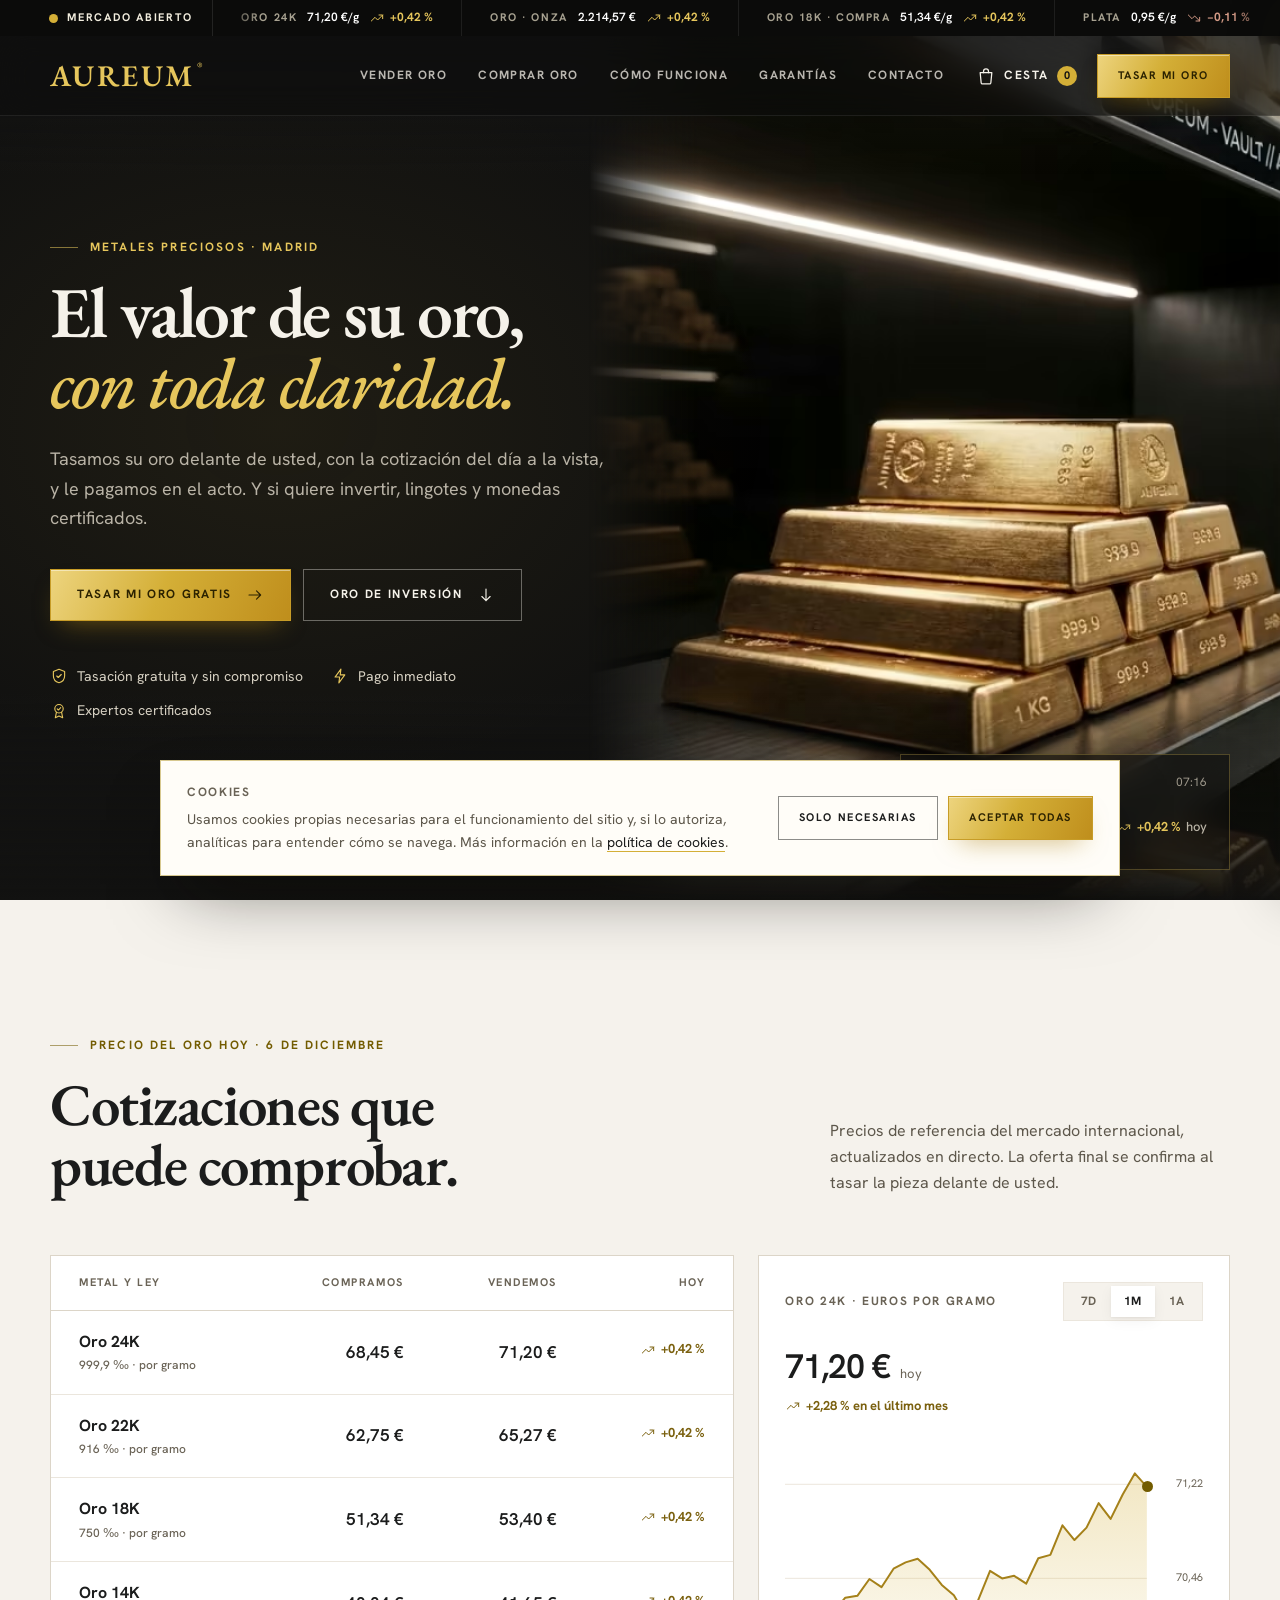
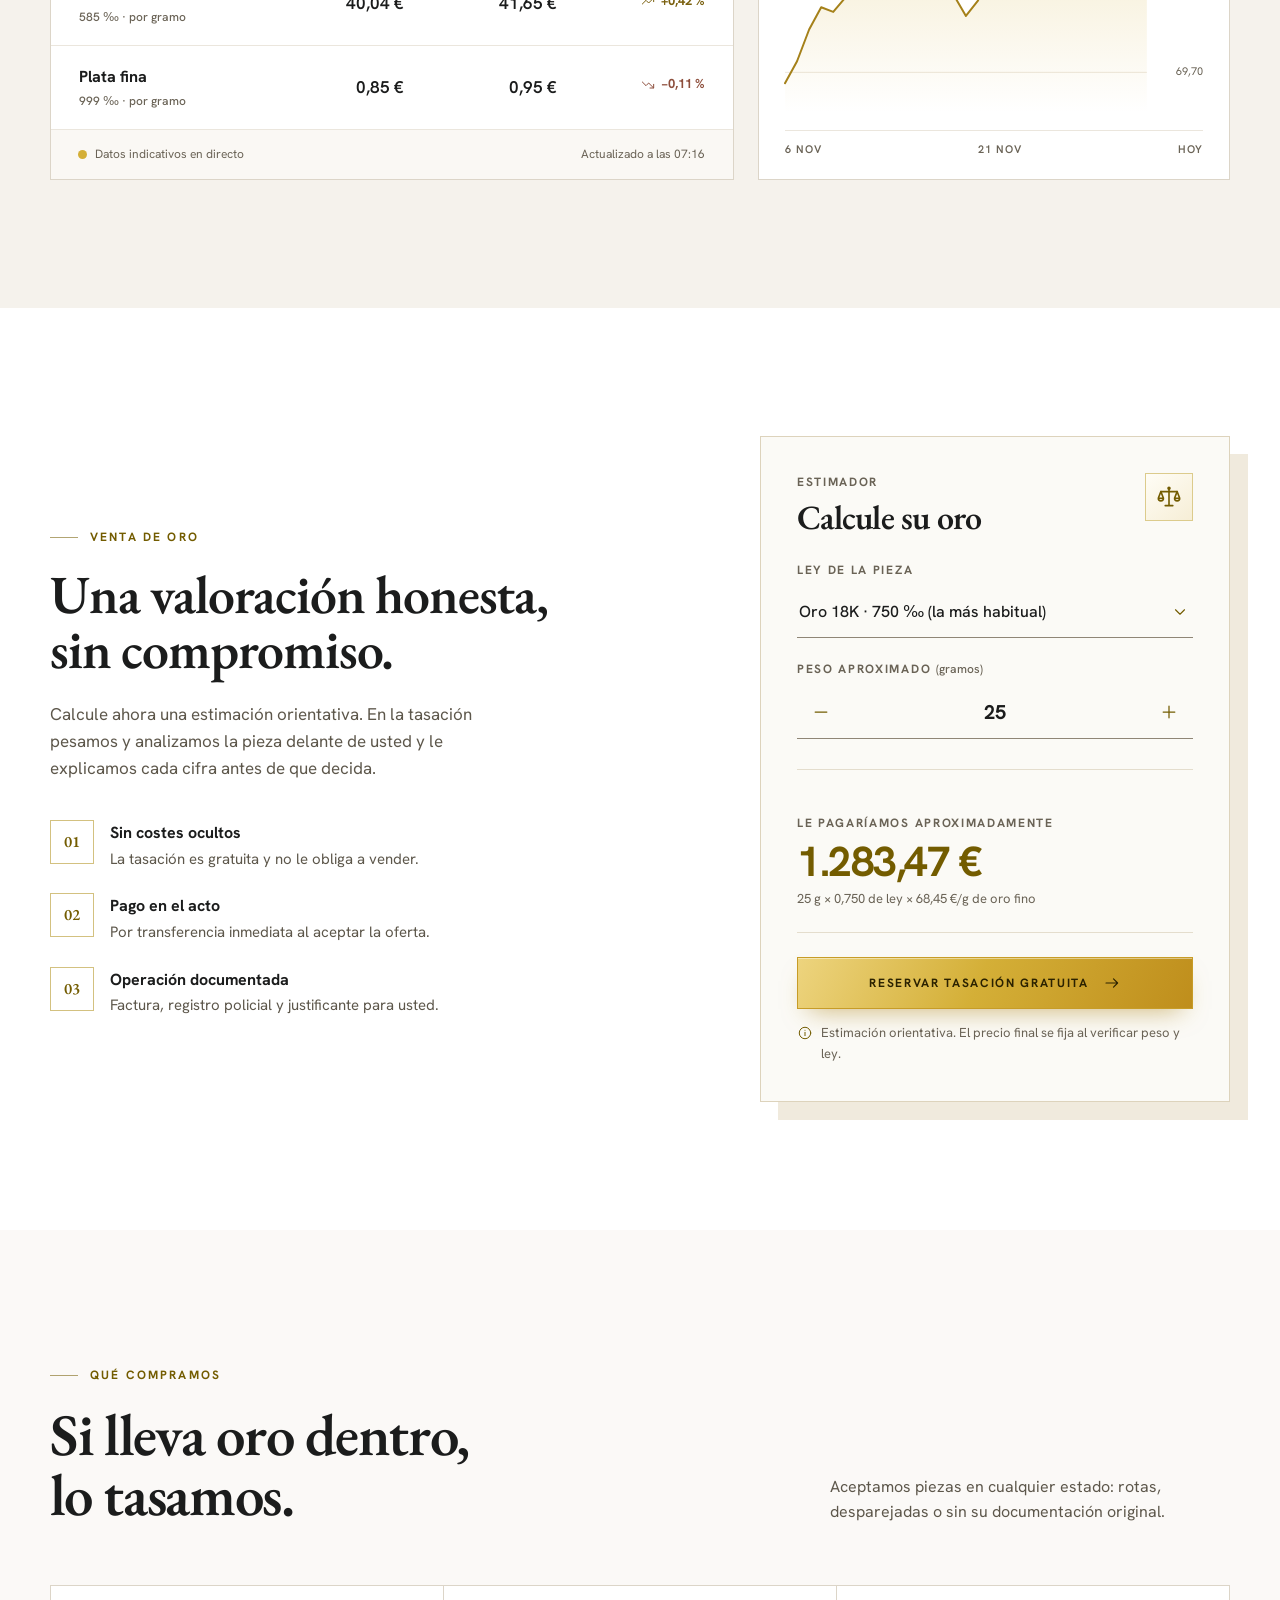
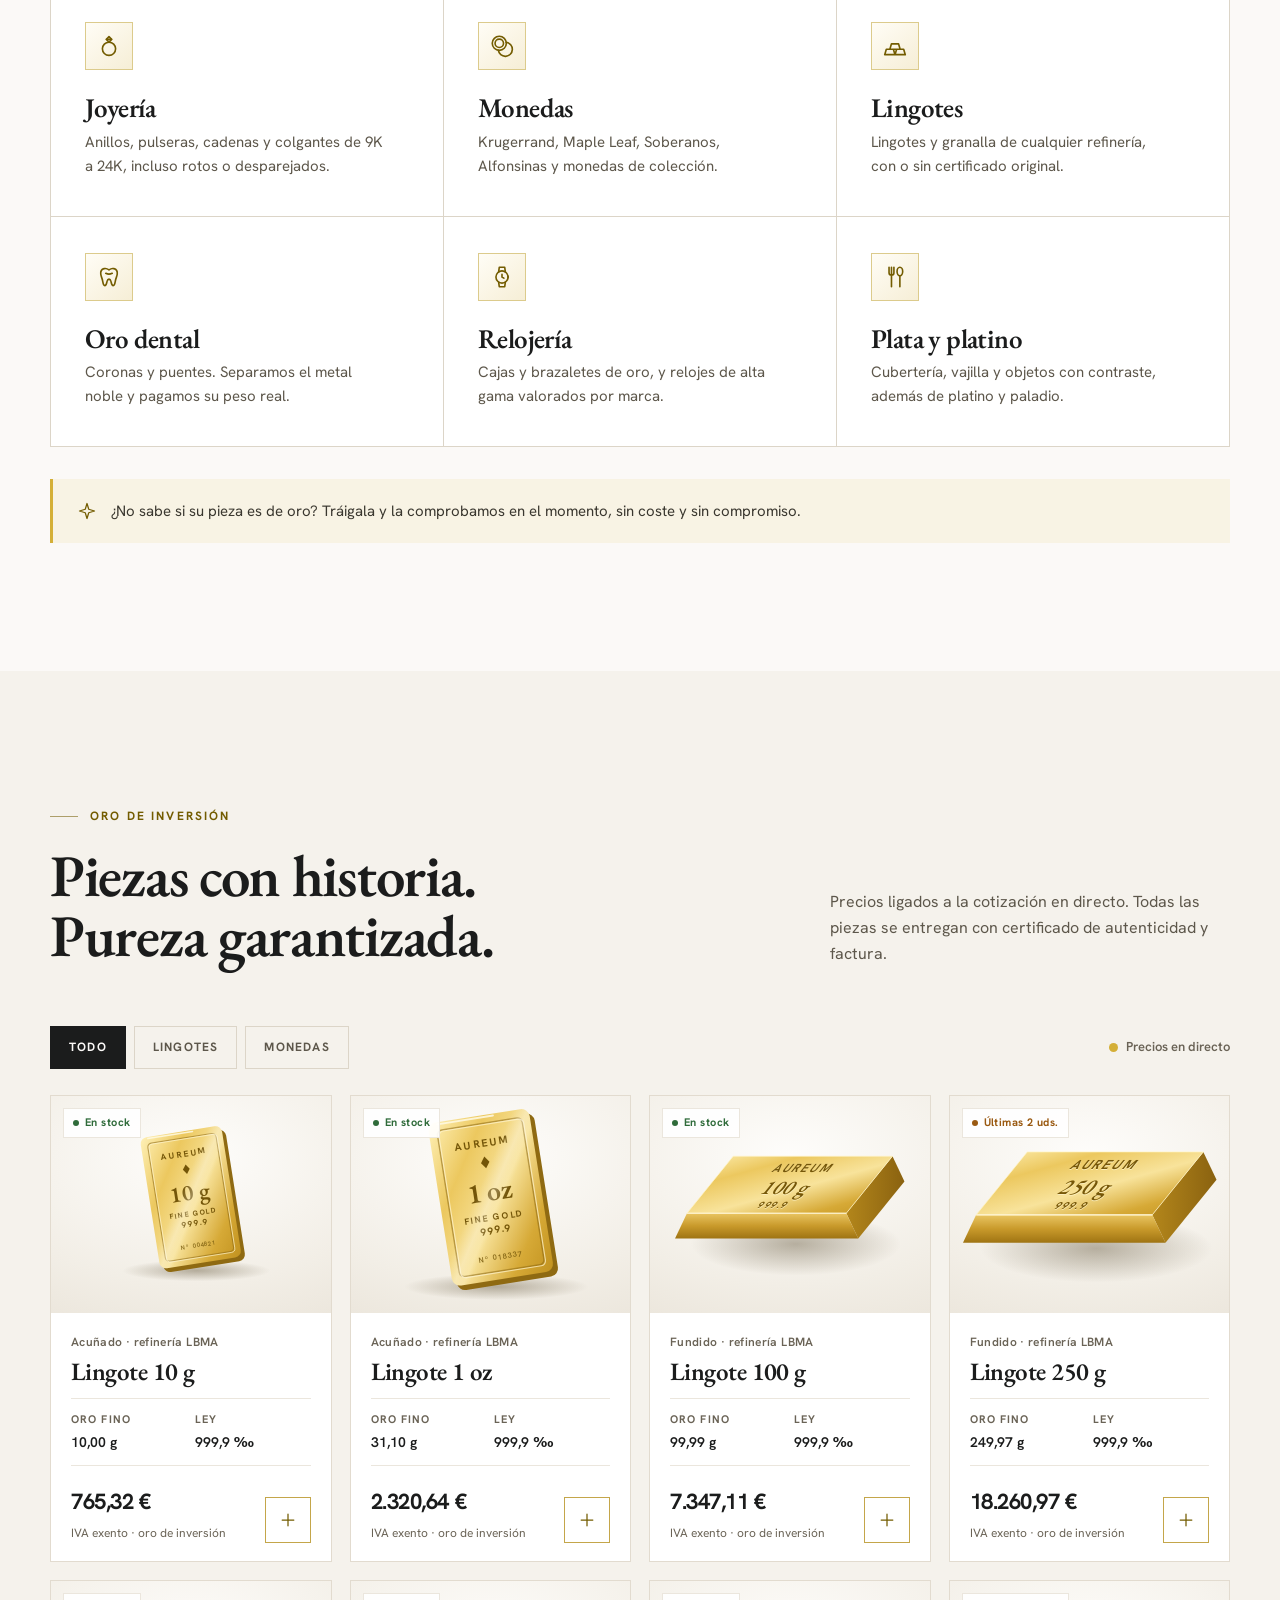
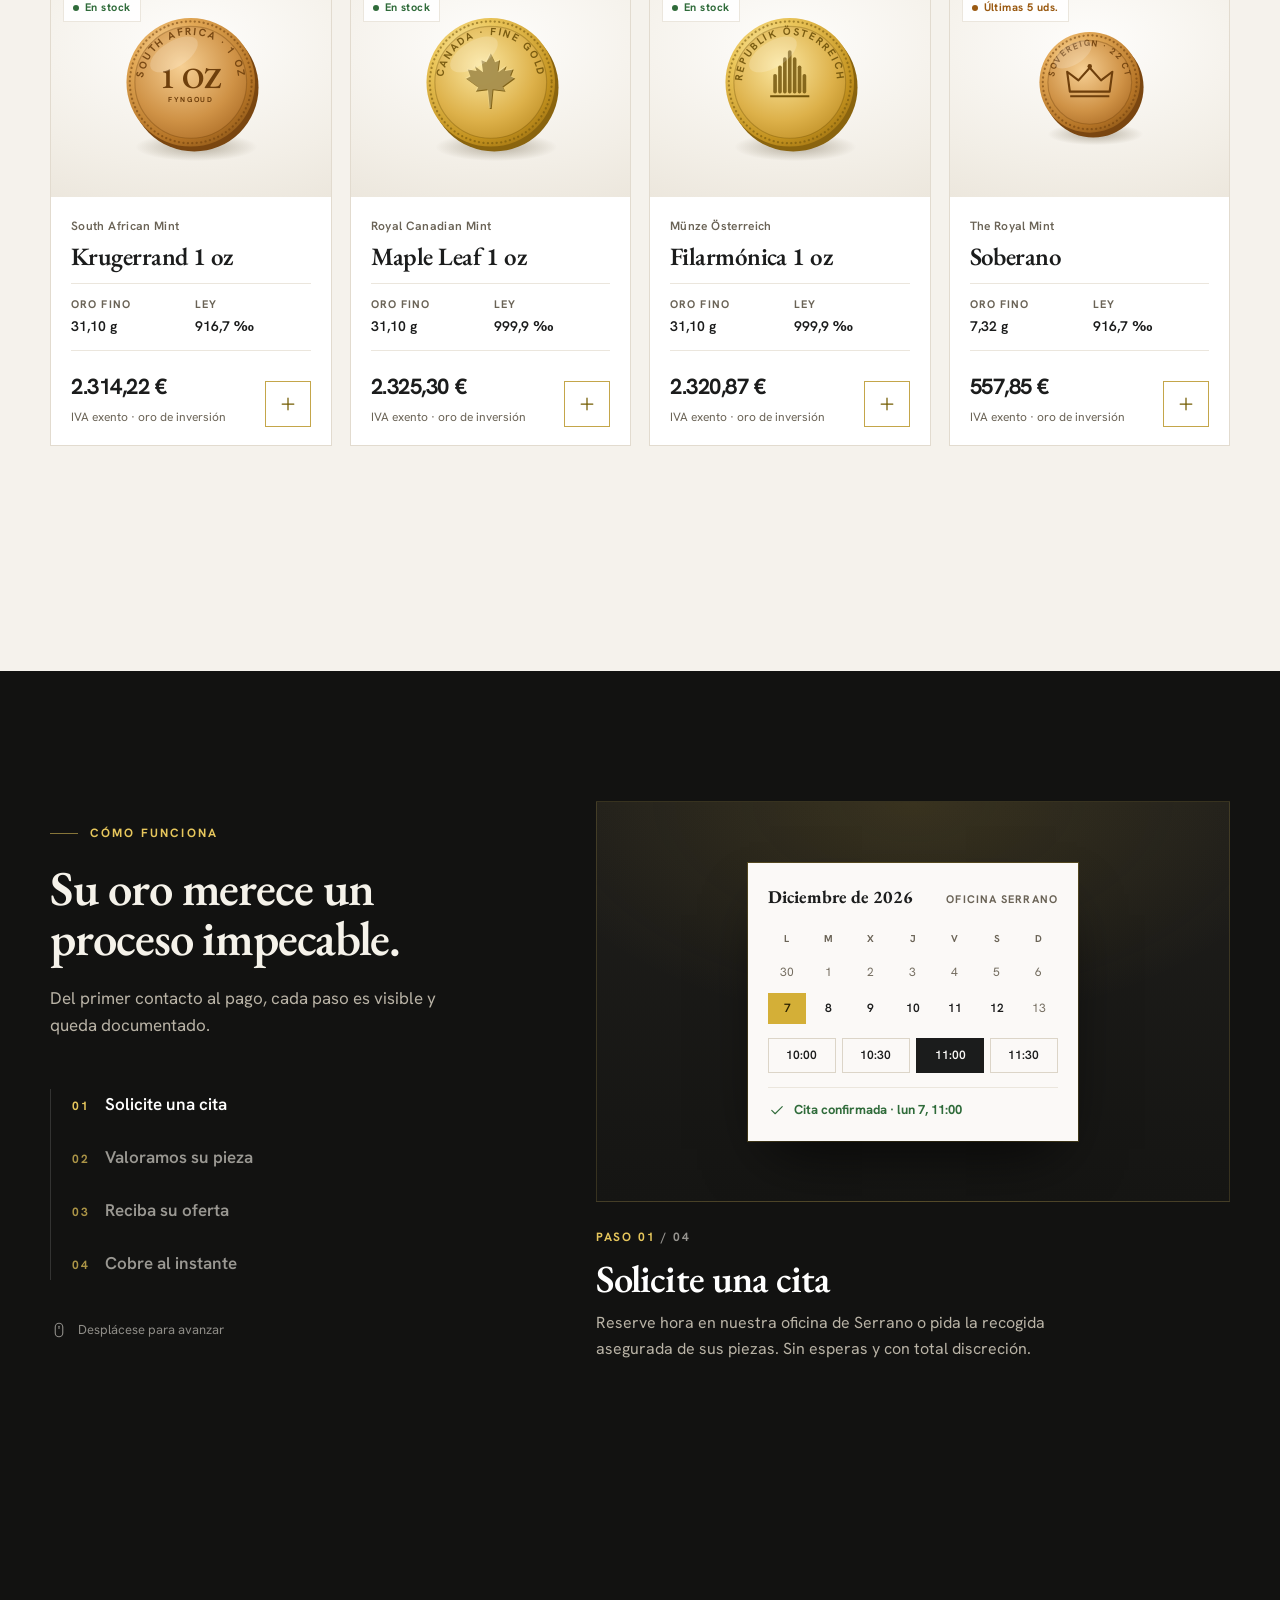
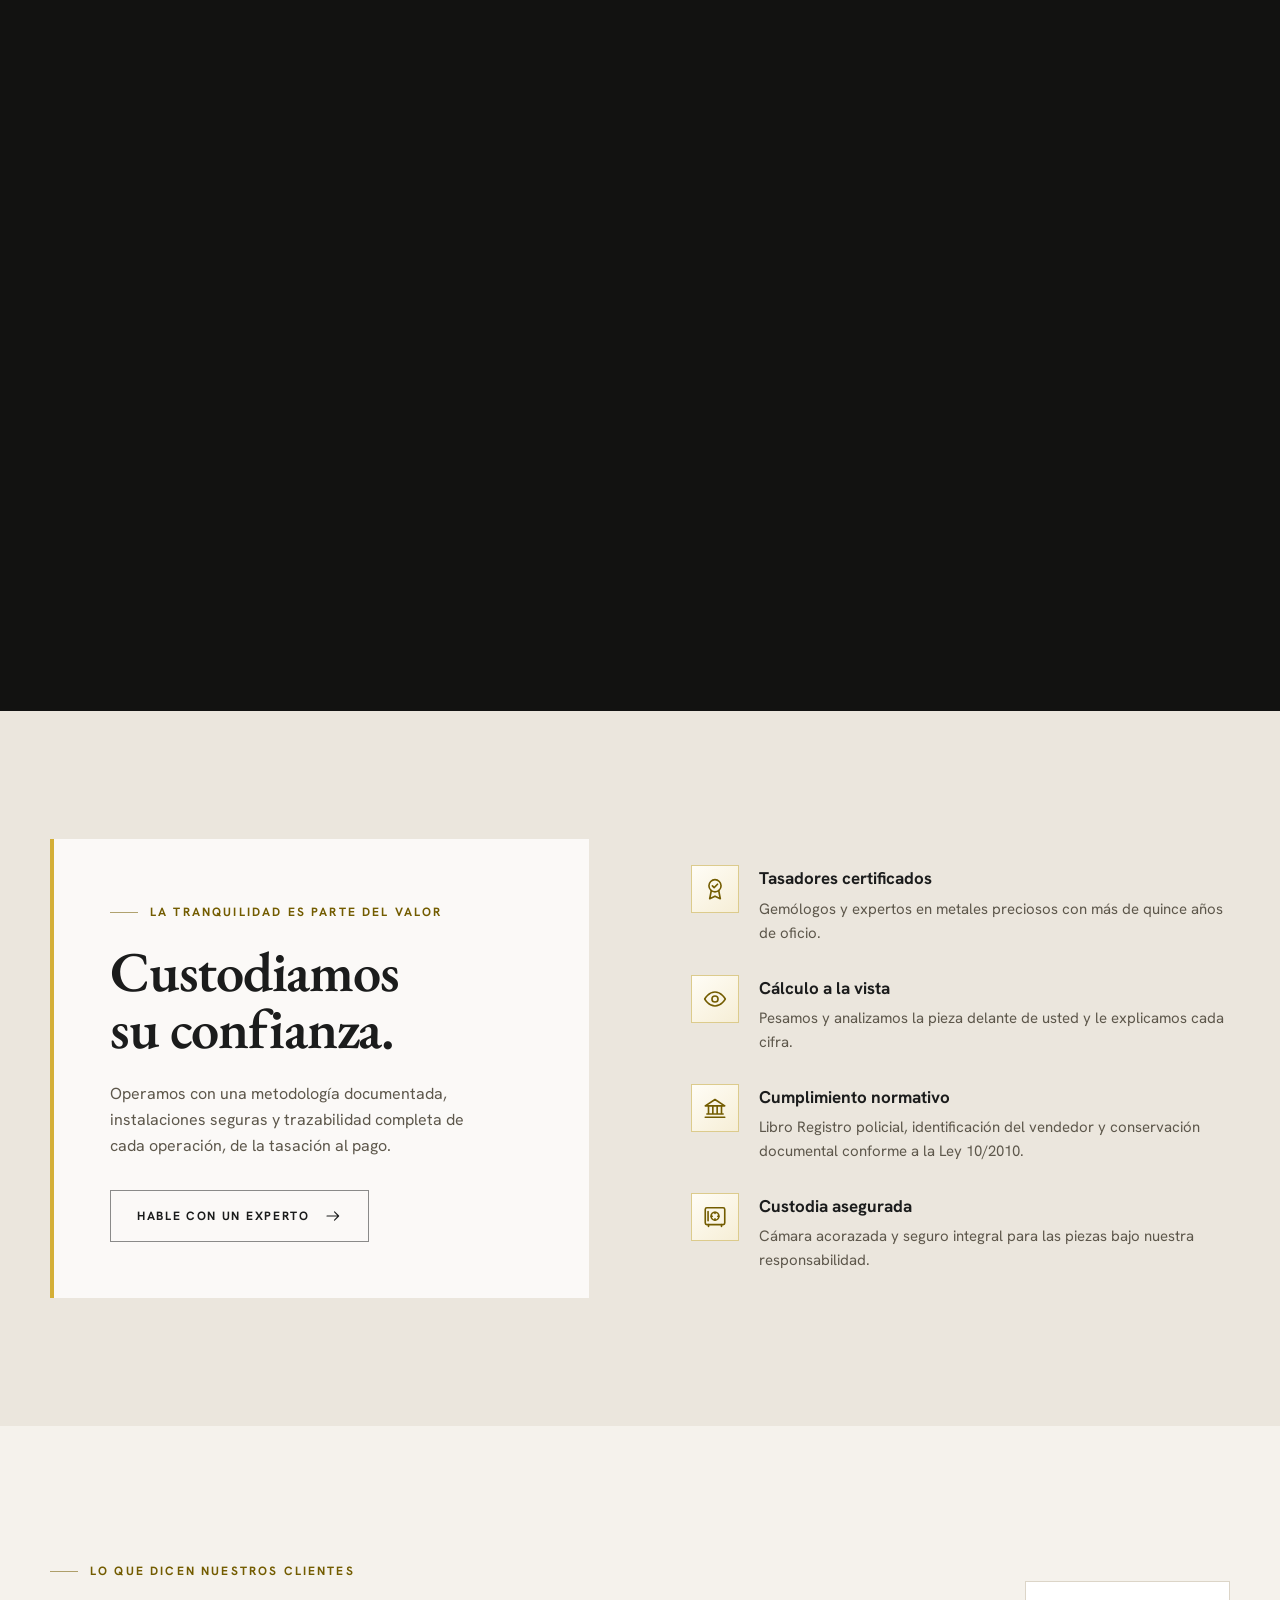
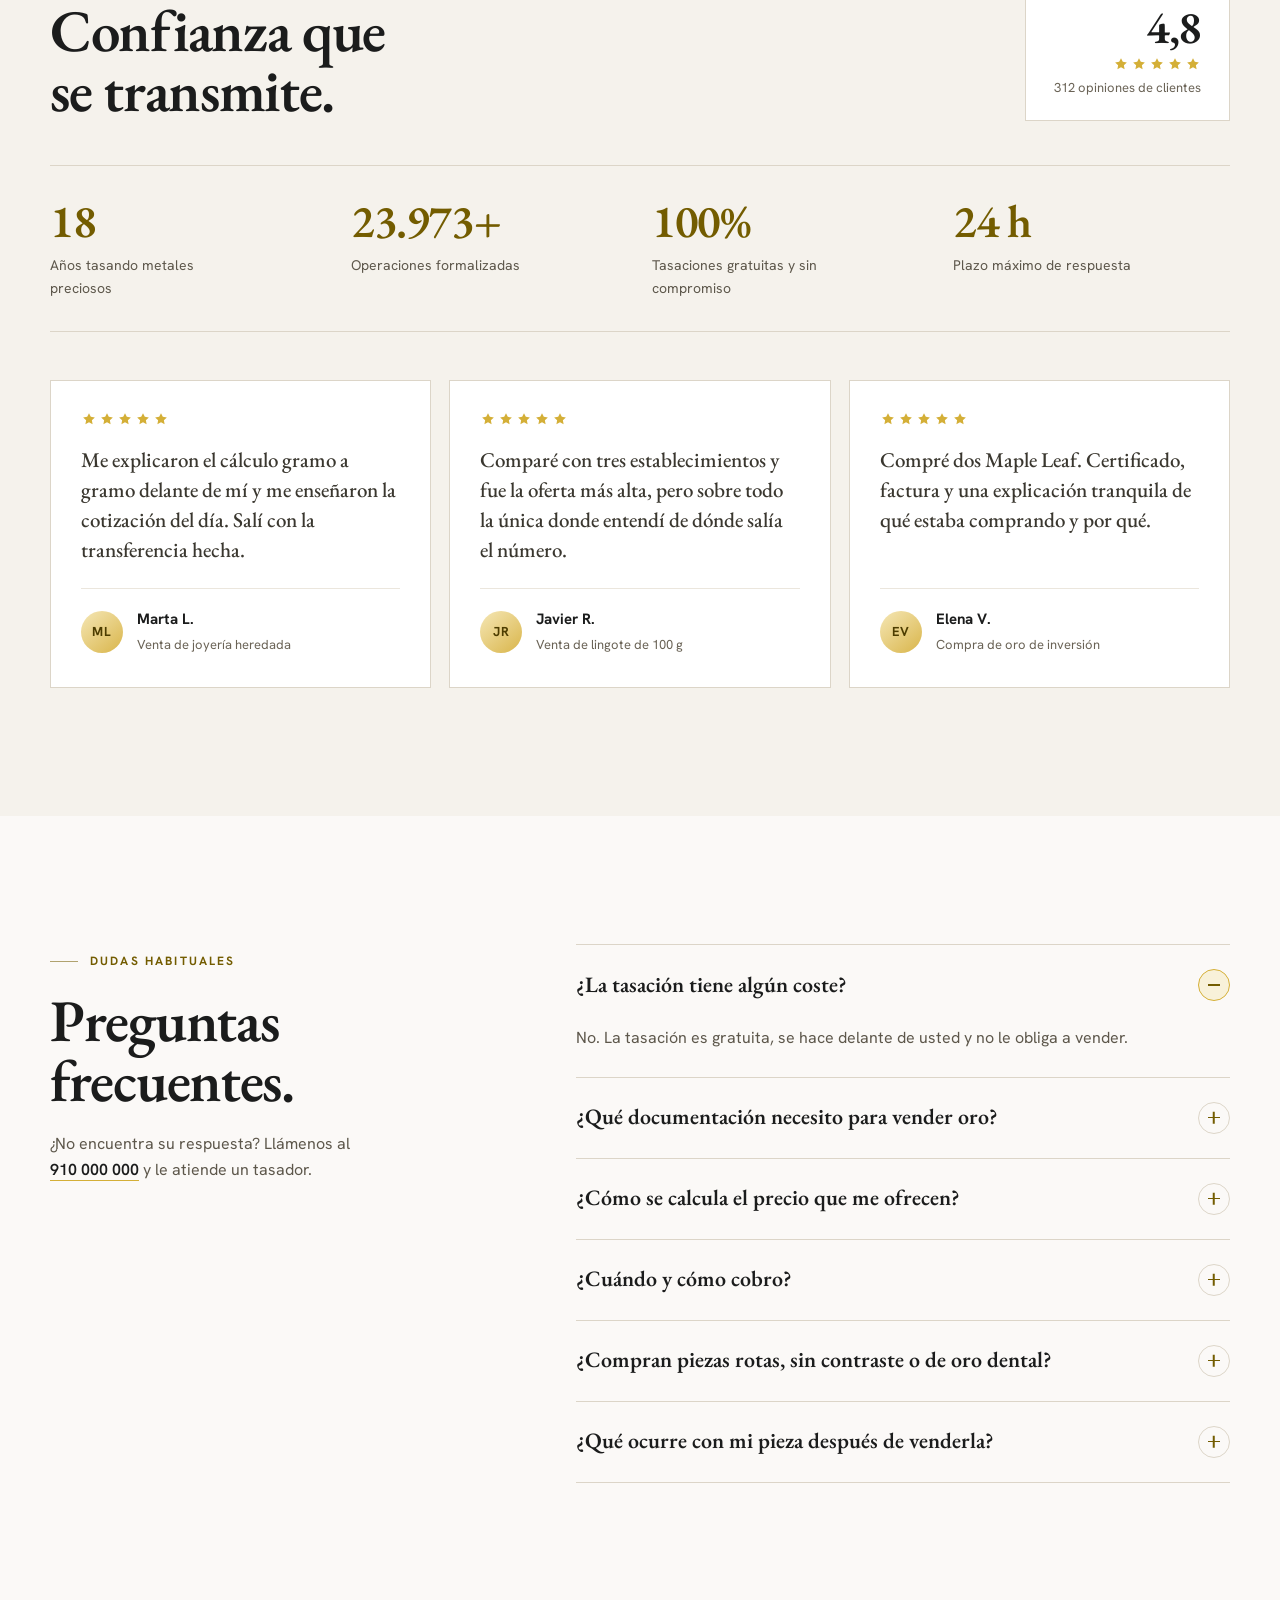
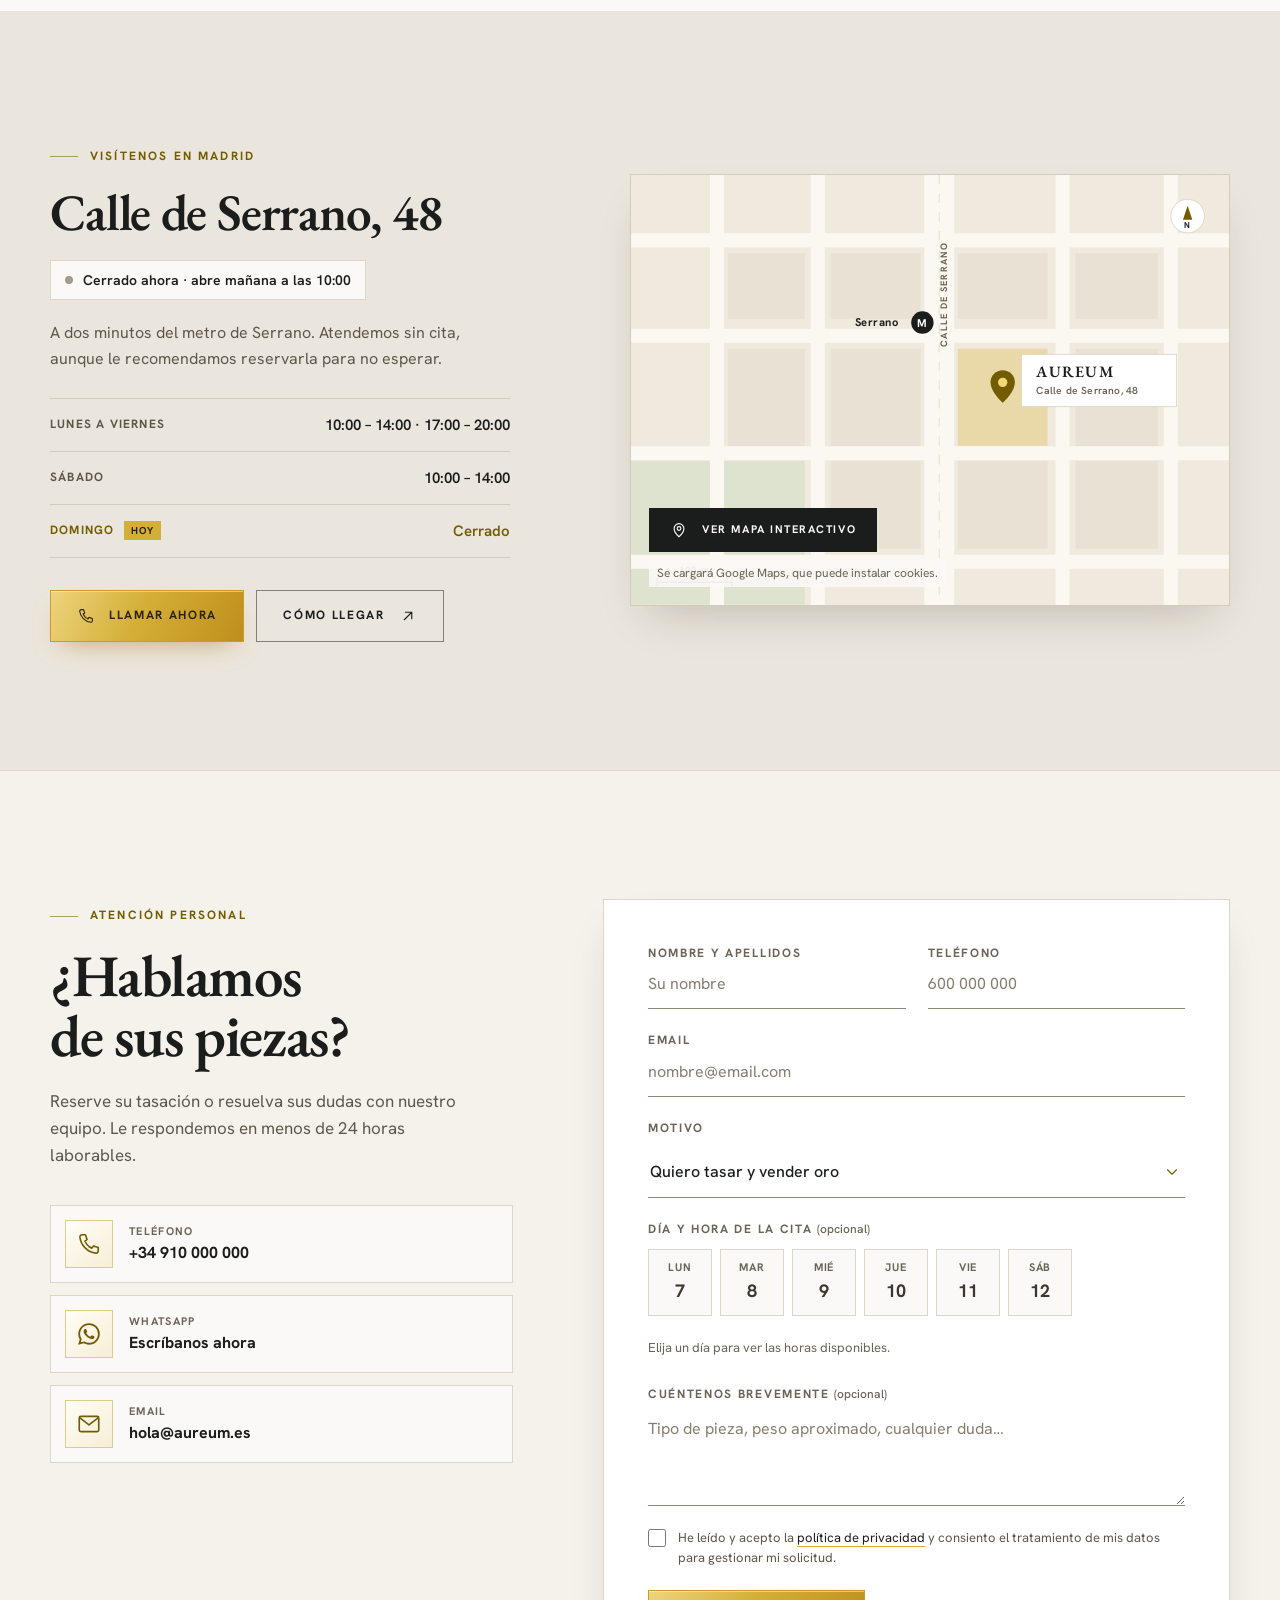
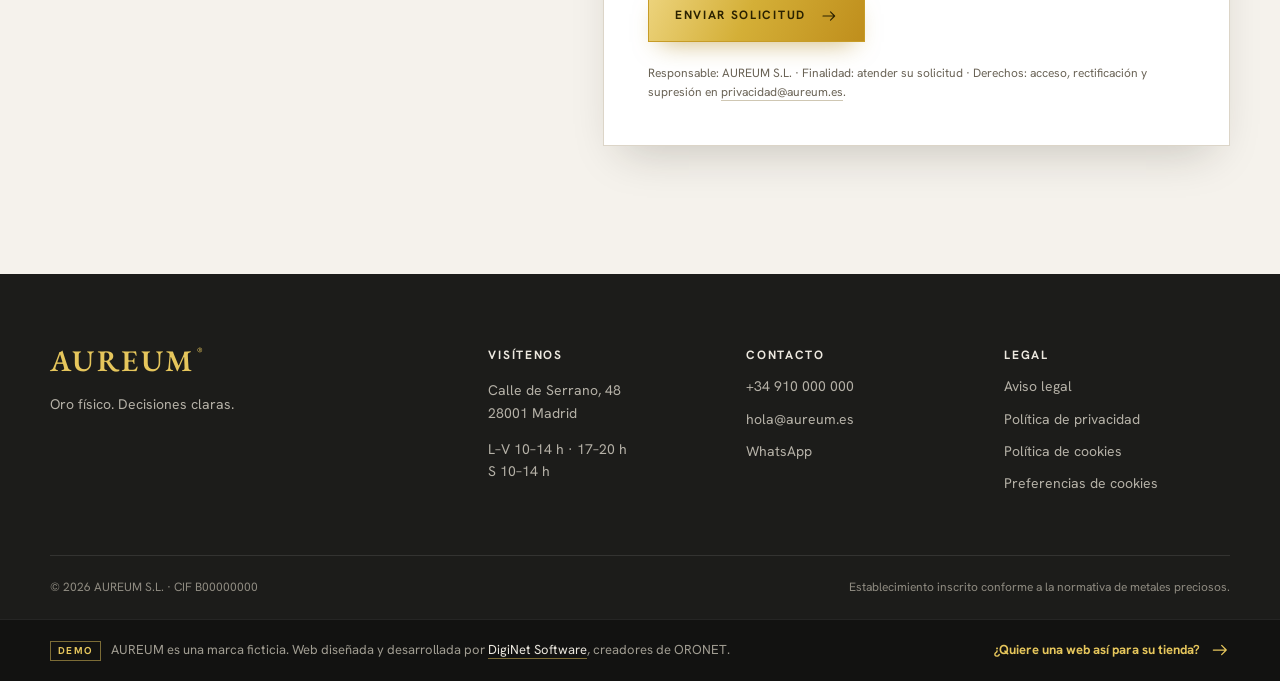
==== commit 6a8b1c23: "Etiquetar como interés «web» los contactos que llegan desde la demo Los enlaces a diginetsoftware.es" ====
--- a/index.html
+++ b/index.html
@@ -186,7 +186,7 @@
         <a href="#contacto">Contacto</a>
       </nav>
       <a class="button button--gold button--full" href="#vender">Tasar mi oro gratis <svg class="icon icon--move"><use href="#i-arrow-right"/></svg></a>
-      <p class="mobile-menu__credit">Web de demostración creada por <a href="https://diginetsoftware.es/?utm_source=demo-aureum&amp;utm_medium=referral&amp;utm_campaign=web-oro" target="_blank" rel="noopener">DigiNet Software</a></p>
+      <p class="mobile-menu__credit">Web de demostración creada por <a href="https://diginetsoftware.es/?interes=web&amp;utm_source=demo-aureum&amp;utm_medium=referral&amp;utm_campaign=web-oro" target="_blank" rel="noopener">DigiNet Software</a></p>
     </div>
 
     <main id="contenido">
@@ -655,8 +655,8 @@
       <div class="container footer__bottom"><span>© 2026 AUREUM S.L. · CIF B00000000</span><span>Establecimiento inscrito conforme a la normativa de metales preciosos.</span></div>
       <div class="credit">
         <div class="container credit__inner">
-          <p><span class="credit__tag">Demo</span>AUREUM es una marca ficticia. Web diseñada y desarrollada por <a href="https://diginetsoftware.es/?utm_source=demo-aureum&amp;utm_medium=referral&amp;utm_campaign=web-oro" target="_blank" rel="noopener">DigiNet Software</a>, creadores de ORONET.</p>
-          <a class="credit__cta" href="https://diginetsoftware.es/?utm_source=demo-aureum&amp;utm_medium=referral&amp;utm_campaign=web-oro#demo" target="_blank" rel="noopener">¿Quiere una web así para su tienda? <svg class="icon icon--move"><use href="#i-arrow-right"/></svg></a>
+          <p><span class="credit__tag">Demo</span>AUREUM es una marca ficticia. Web diseñada y desarrollada por <a href="https://diginetsoftware.es/?interes=web&amp;utm_source=demo-aureum&amp;utm_medium=referral&amp;utm_campaign=web-oro" target="_blank" rel="noopener">DigiNet Software</a>, creadores de ORONET.</p>
+          <a class="credit__cta" href="https://diginetsoftware.es/?interes=web&amp;utm_source=demo-aureum&amp;utm_medium=referral&amp;utm_campaign=web-oro#demo" target="_blank" rel="noopener">¿Quiere una web así para su tienda? <svg class="icon icon--move"><use href="#i-arrow-right"/></svg></a>
         </div>
       </div>
     </footer>
@@ -672,7 +672,7 @@
     <aside class="demo-pill" id="demoPill" aria-label="Sobre esta web" hidden>
       <span class="demo-pill__tag">Demo</span>
       <p>Web de ejemplo creada por <b>DigiNet Software</b></p>
-      <a href="https://diginetsoftware.es/?utm_source=demo-aureum&amp;utm_medium=referral&amp;utm_campaign=web-oro#demo" target="_blank" rel="noopener">Quiero una así <svg class="icon icon--move"><use href="#i-arrow-right"/></svg></a>
+      <a href="https://diginetsoftware.es/?interes=web&amp;utm_source=demo-aureum&amp;utm_medium=referral&amp;utm_campaign=web-oro#demo" target="_blank" rel="noopener">Quiero una así <svg class="icon icon--move"><use href="#i-arrow-right"/></svg></a>
       <button type="button" class="demo-pill__close" id="demoPillClose" aria-label="Ocultar aviso de demo"><svg class="icon"><use href="#i-close"/></svg></button>
     </aside>
 
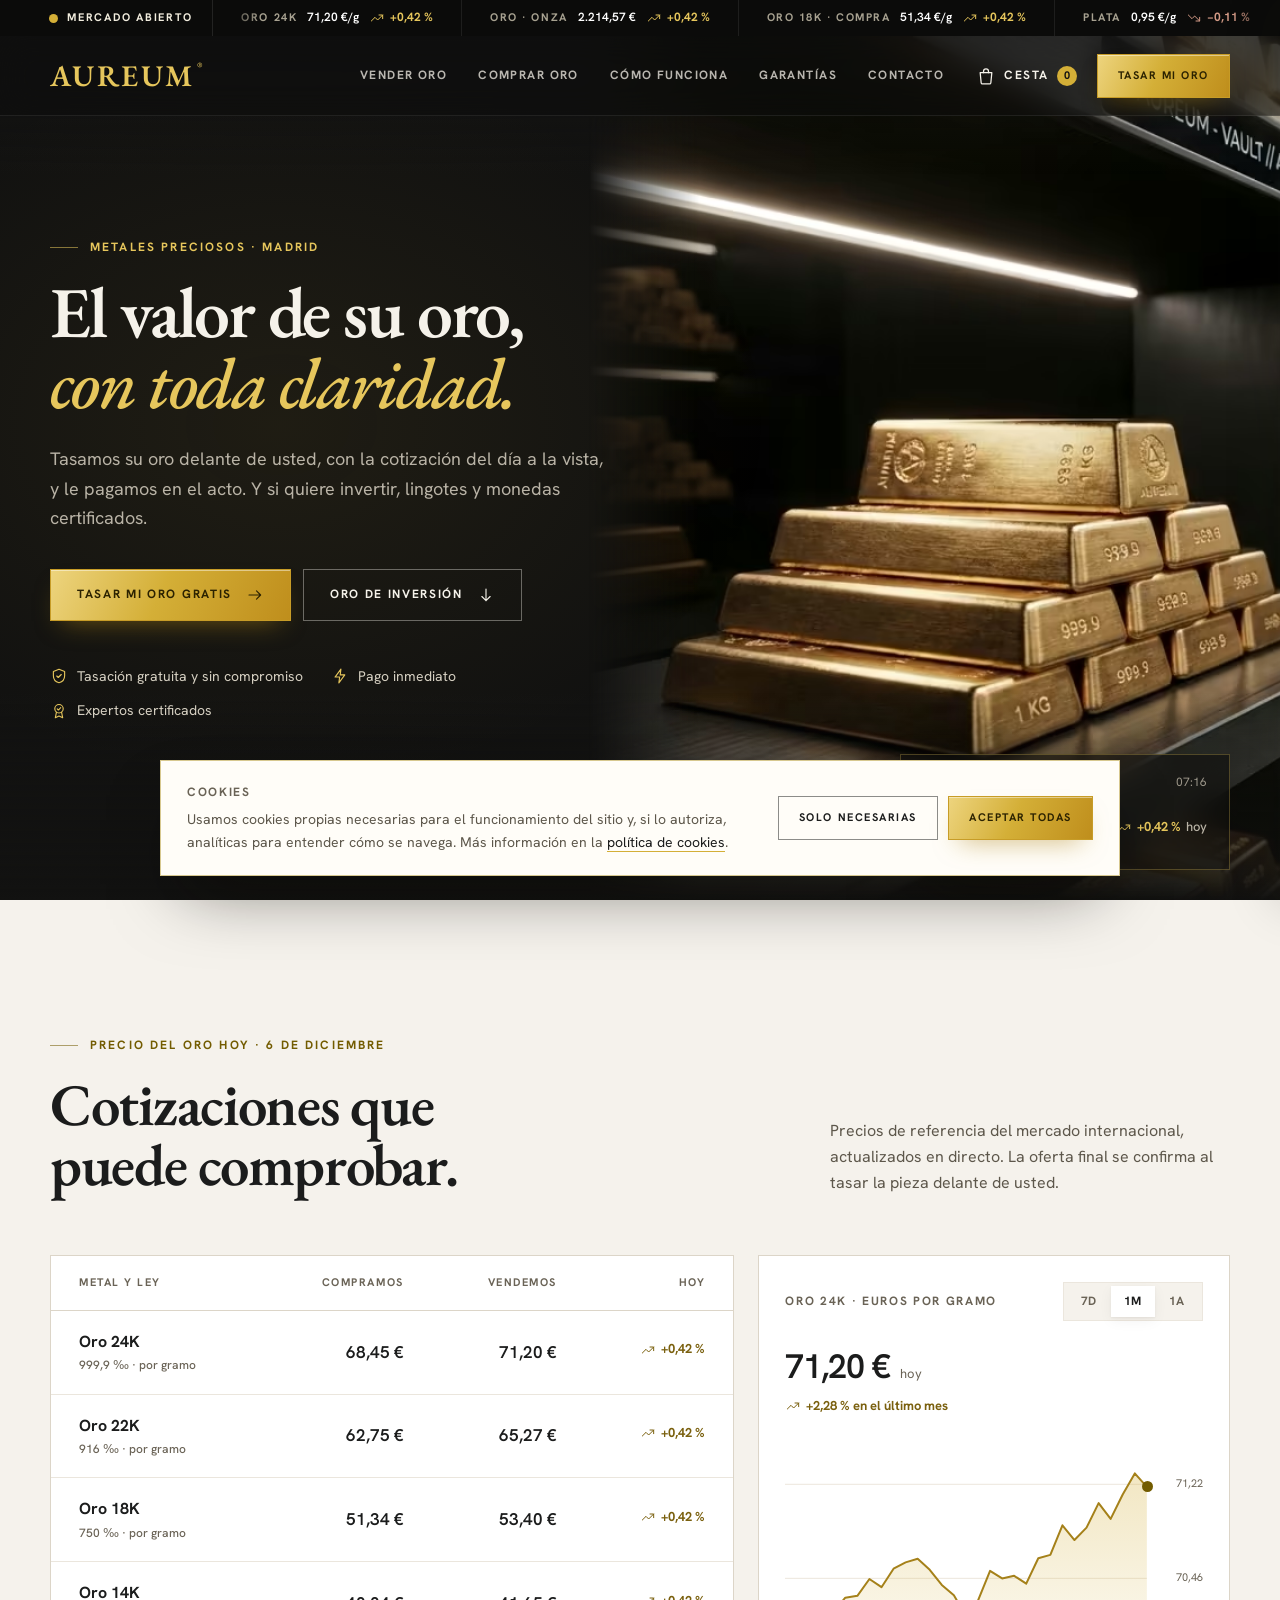
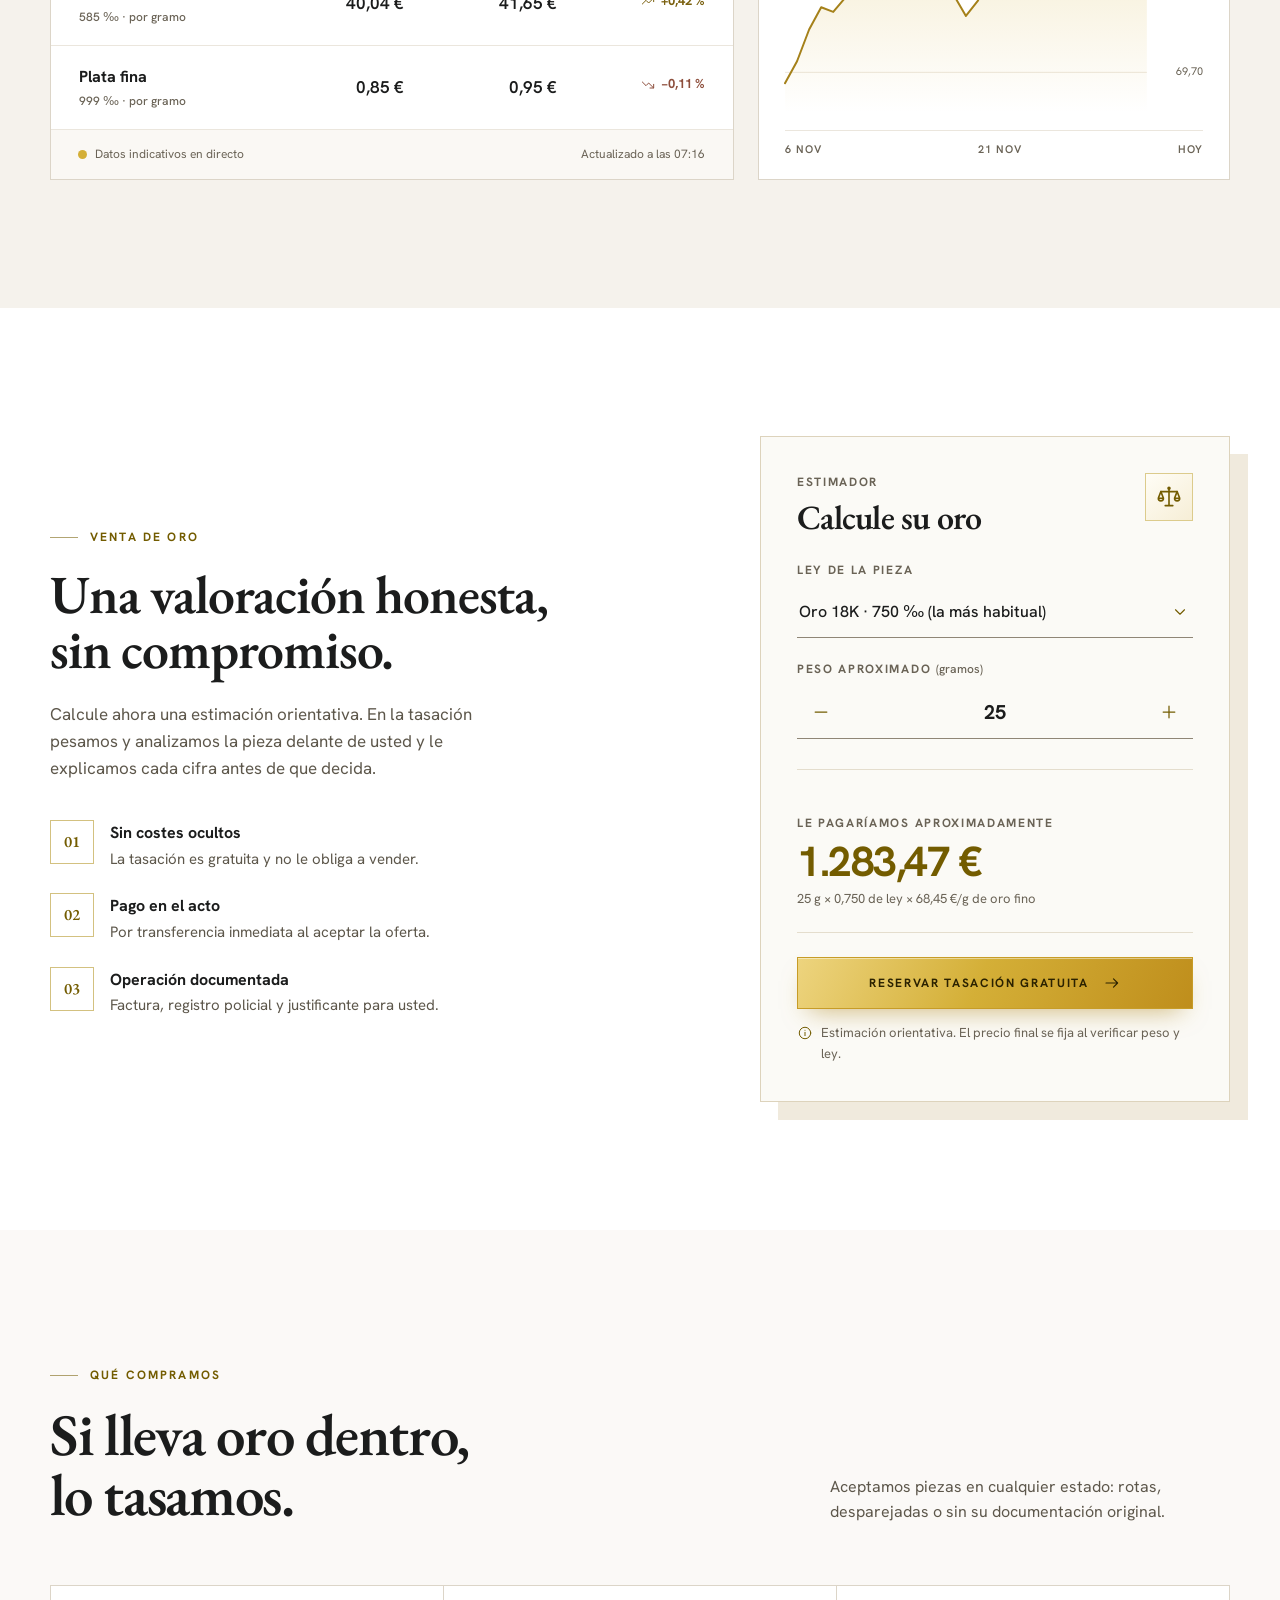
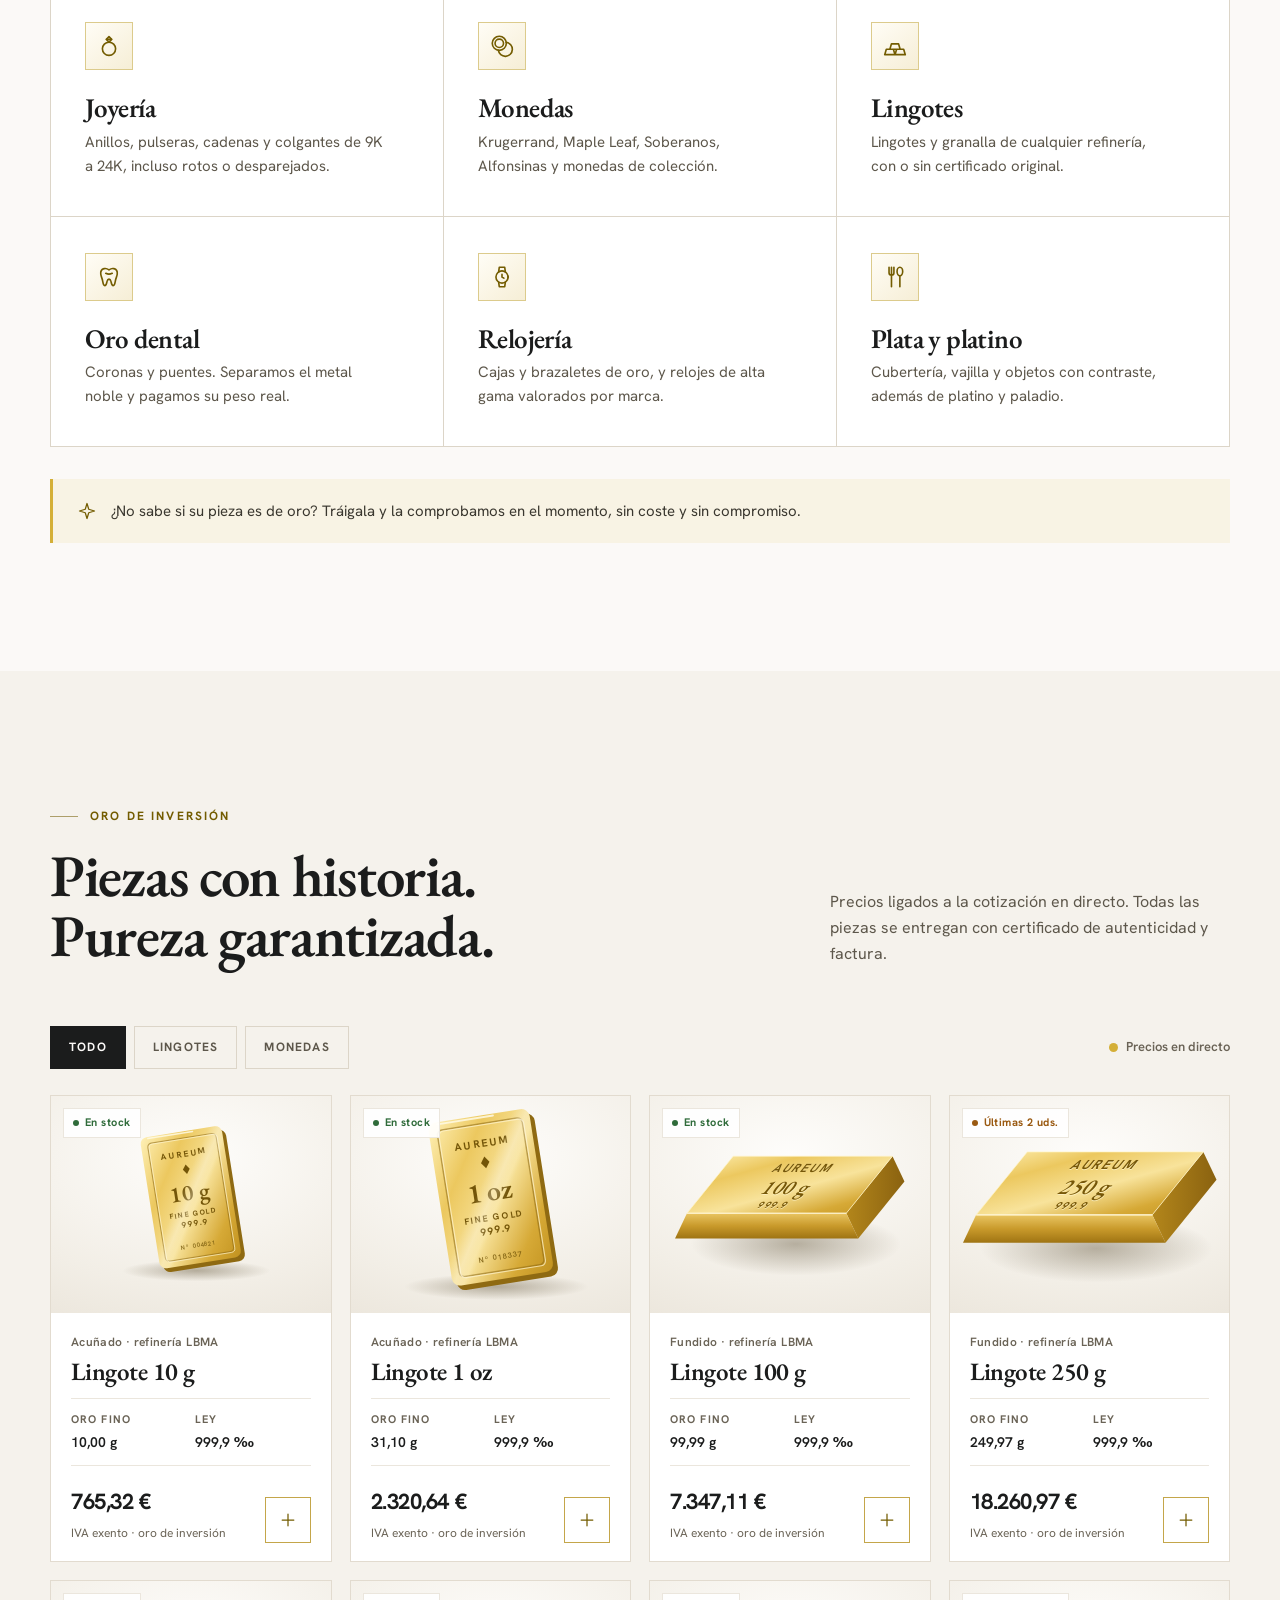
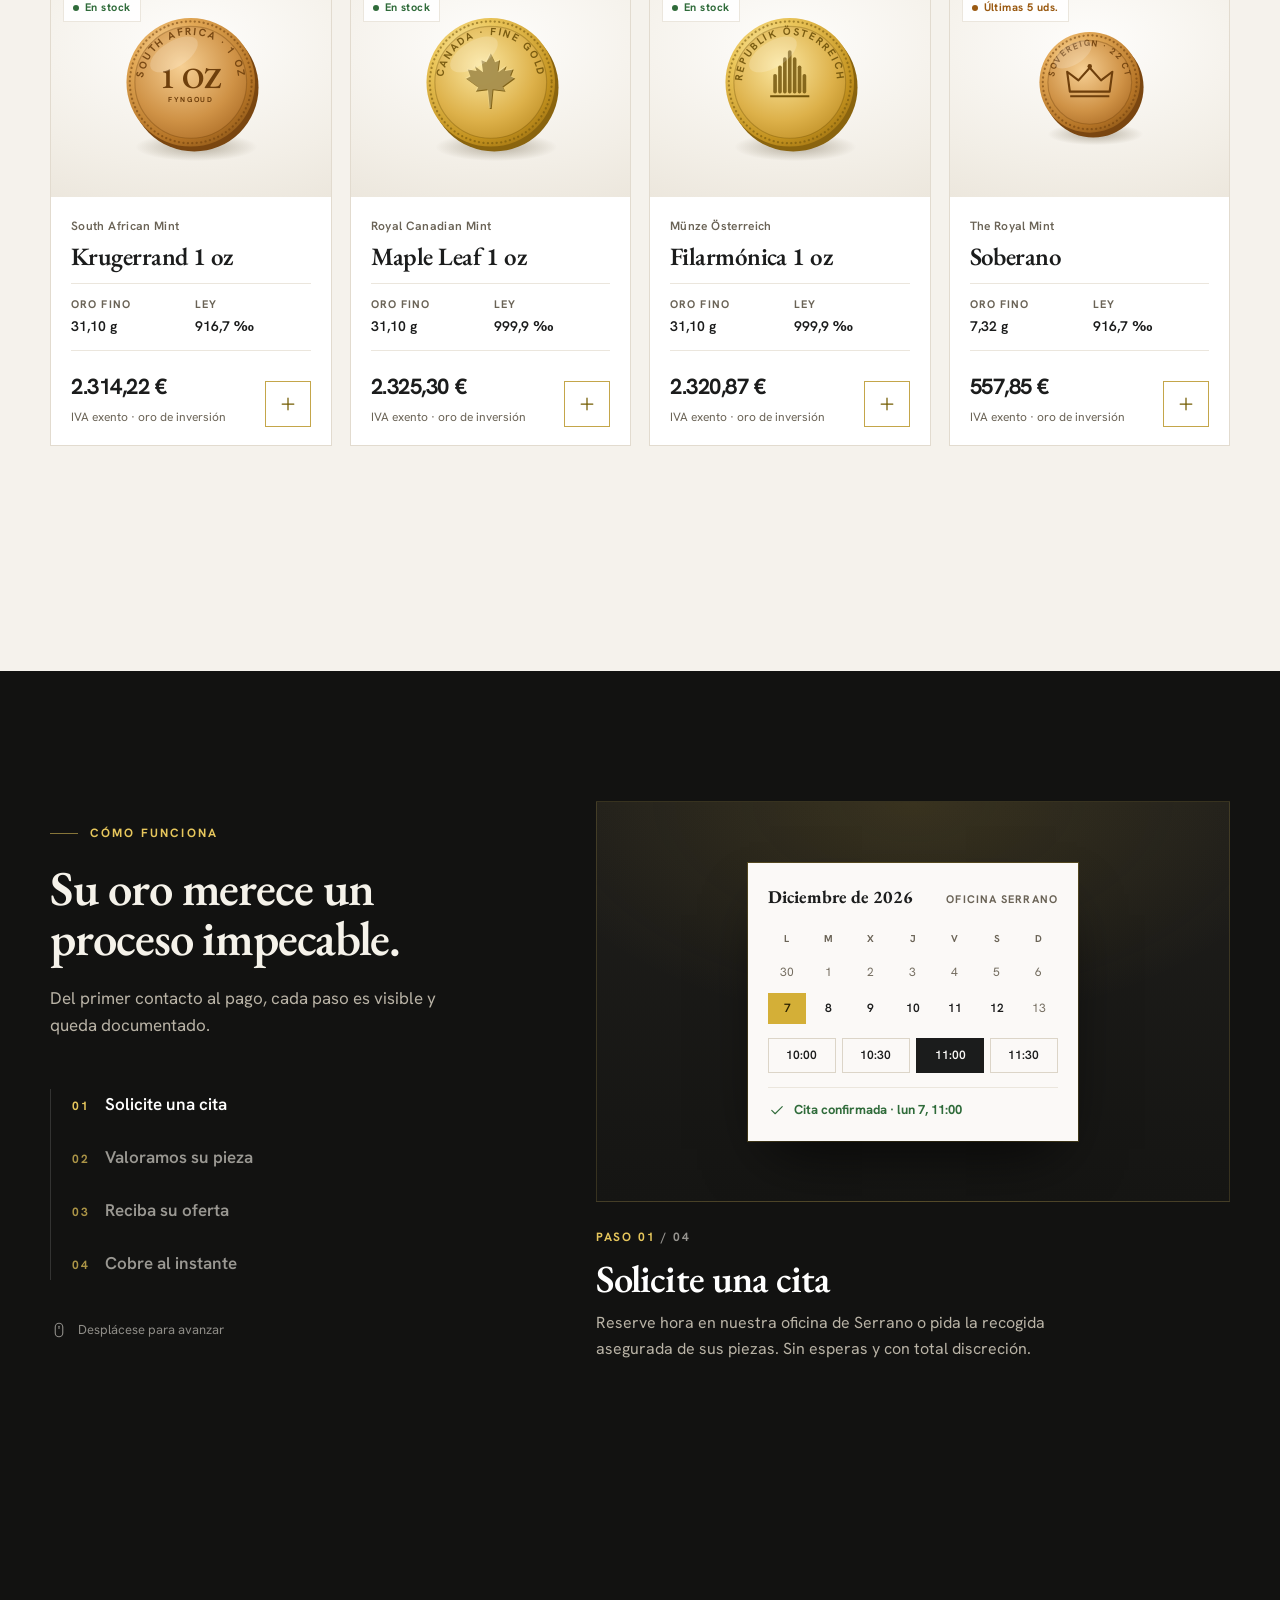
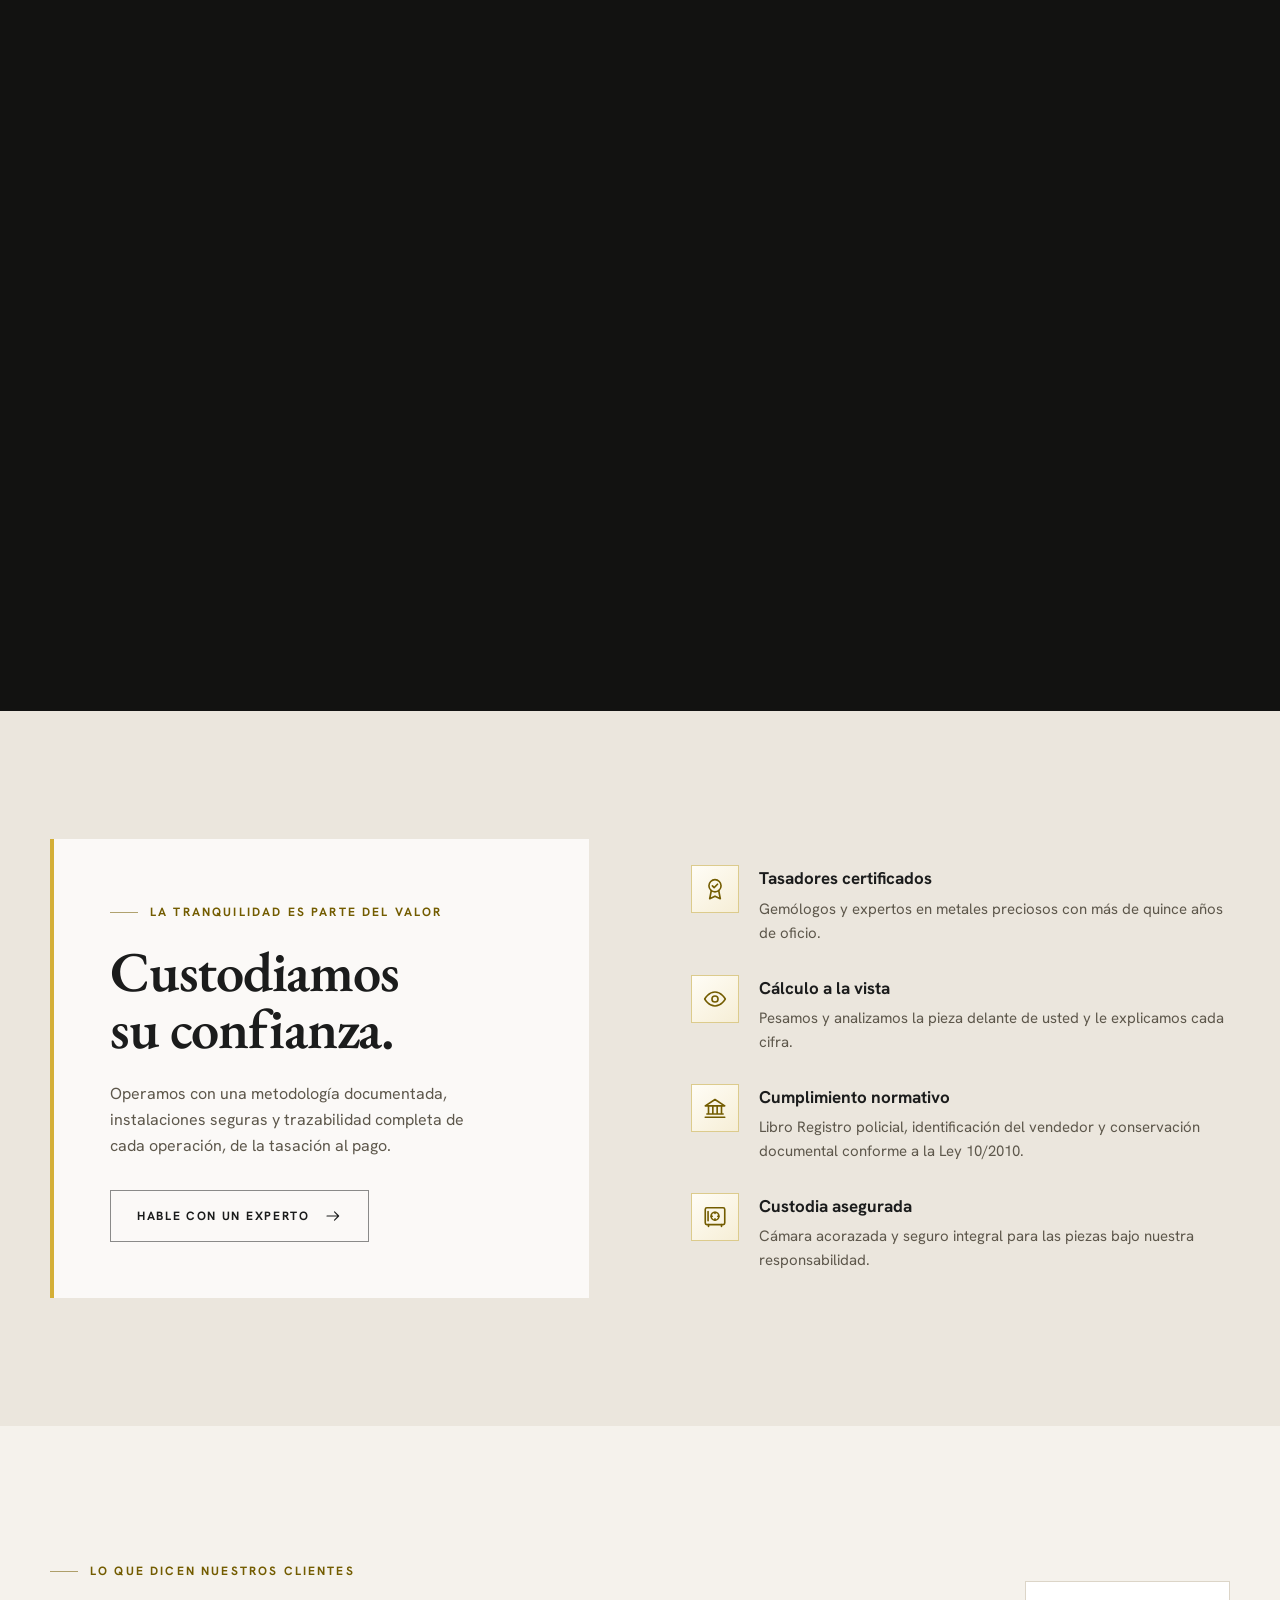
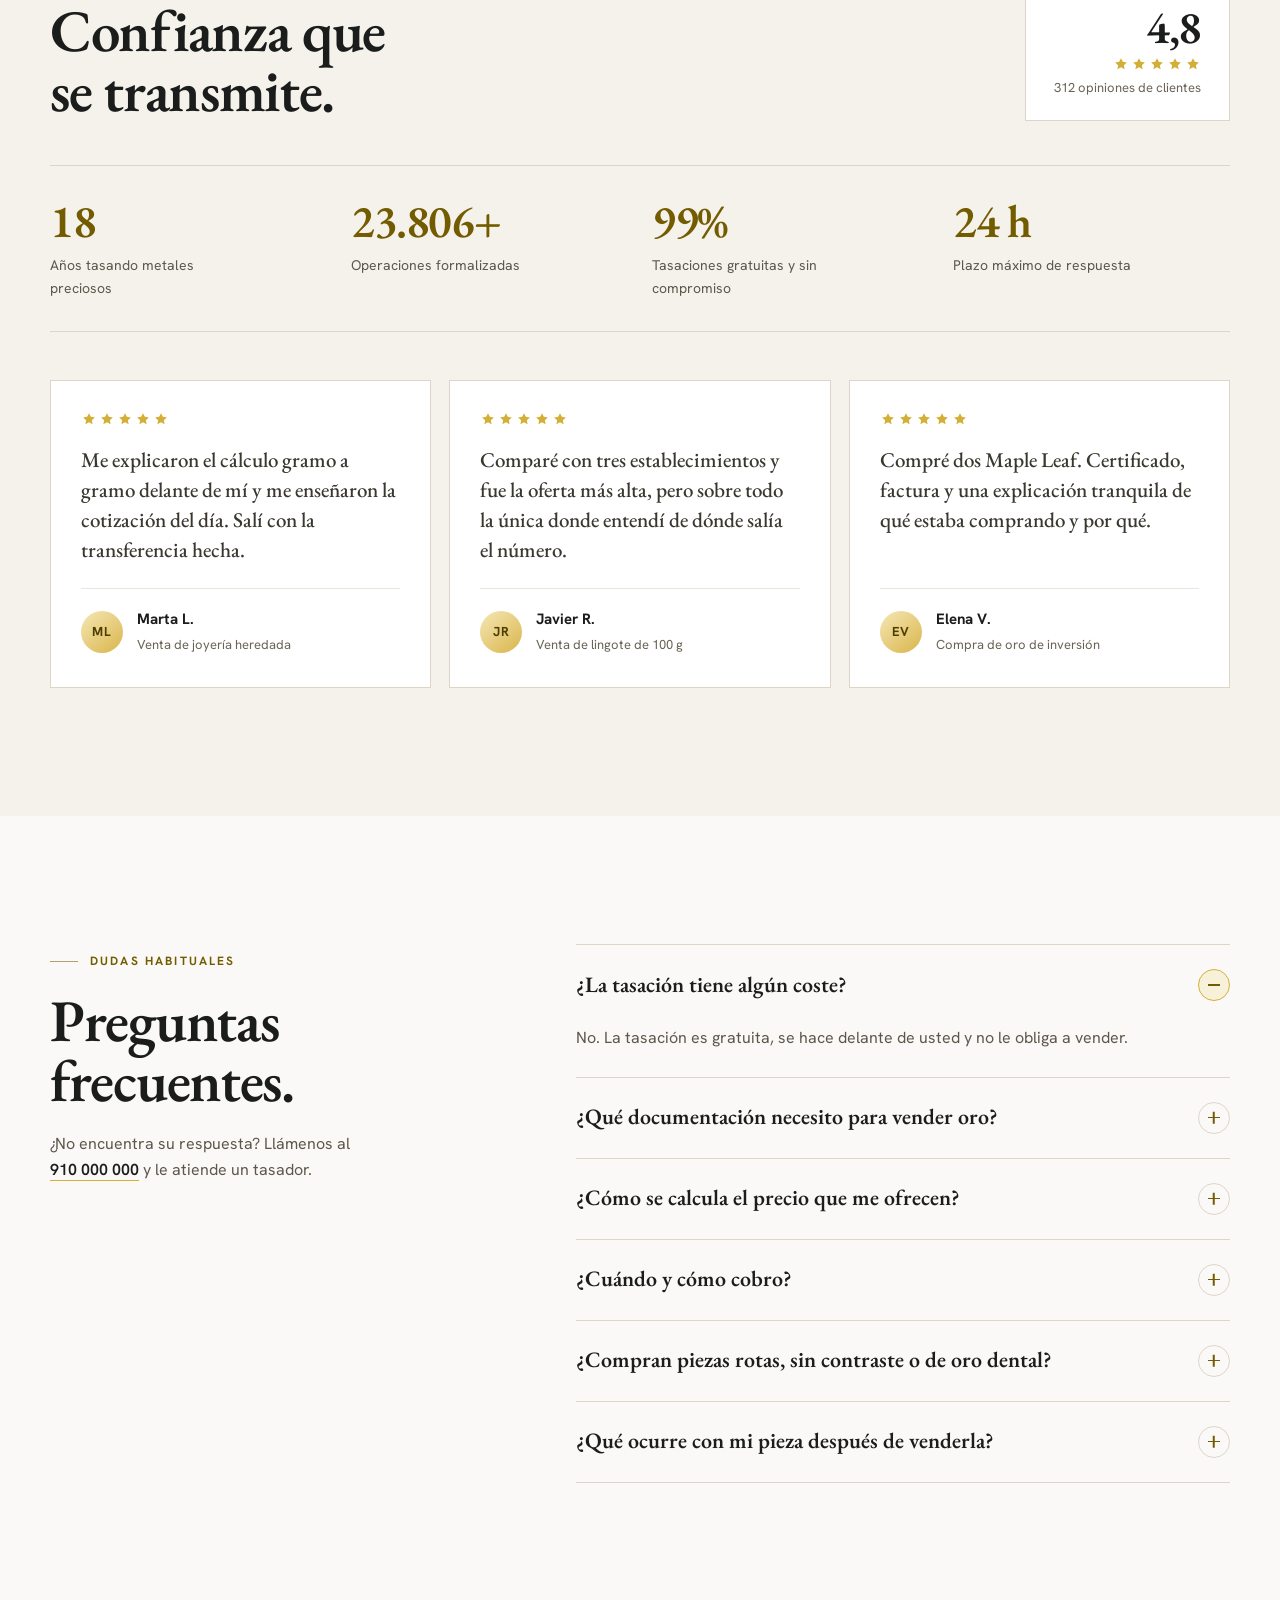
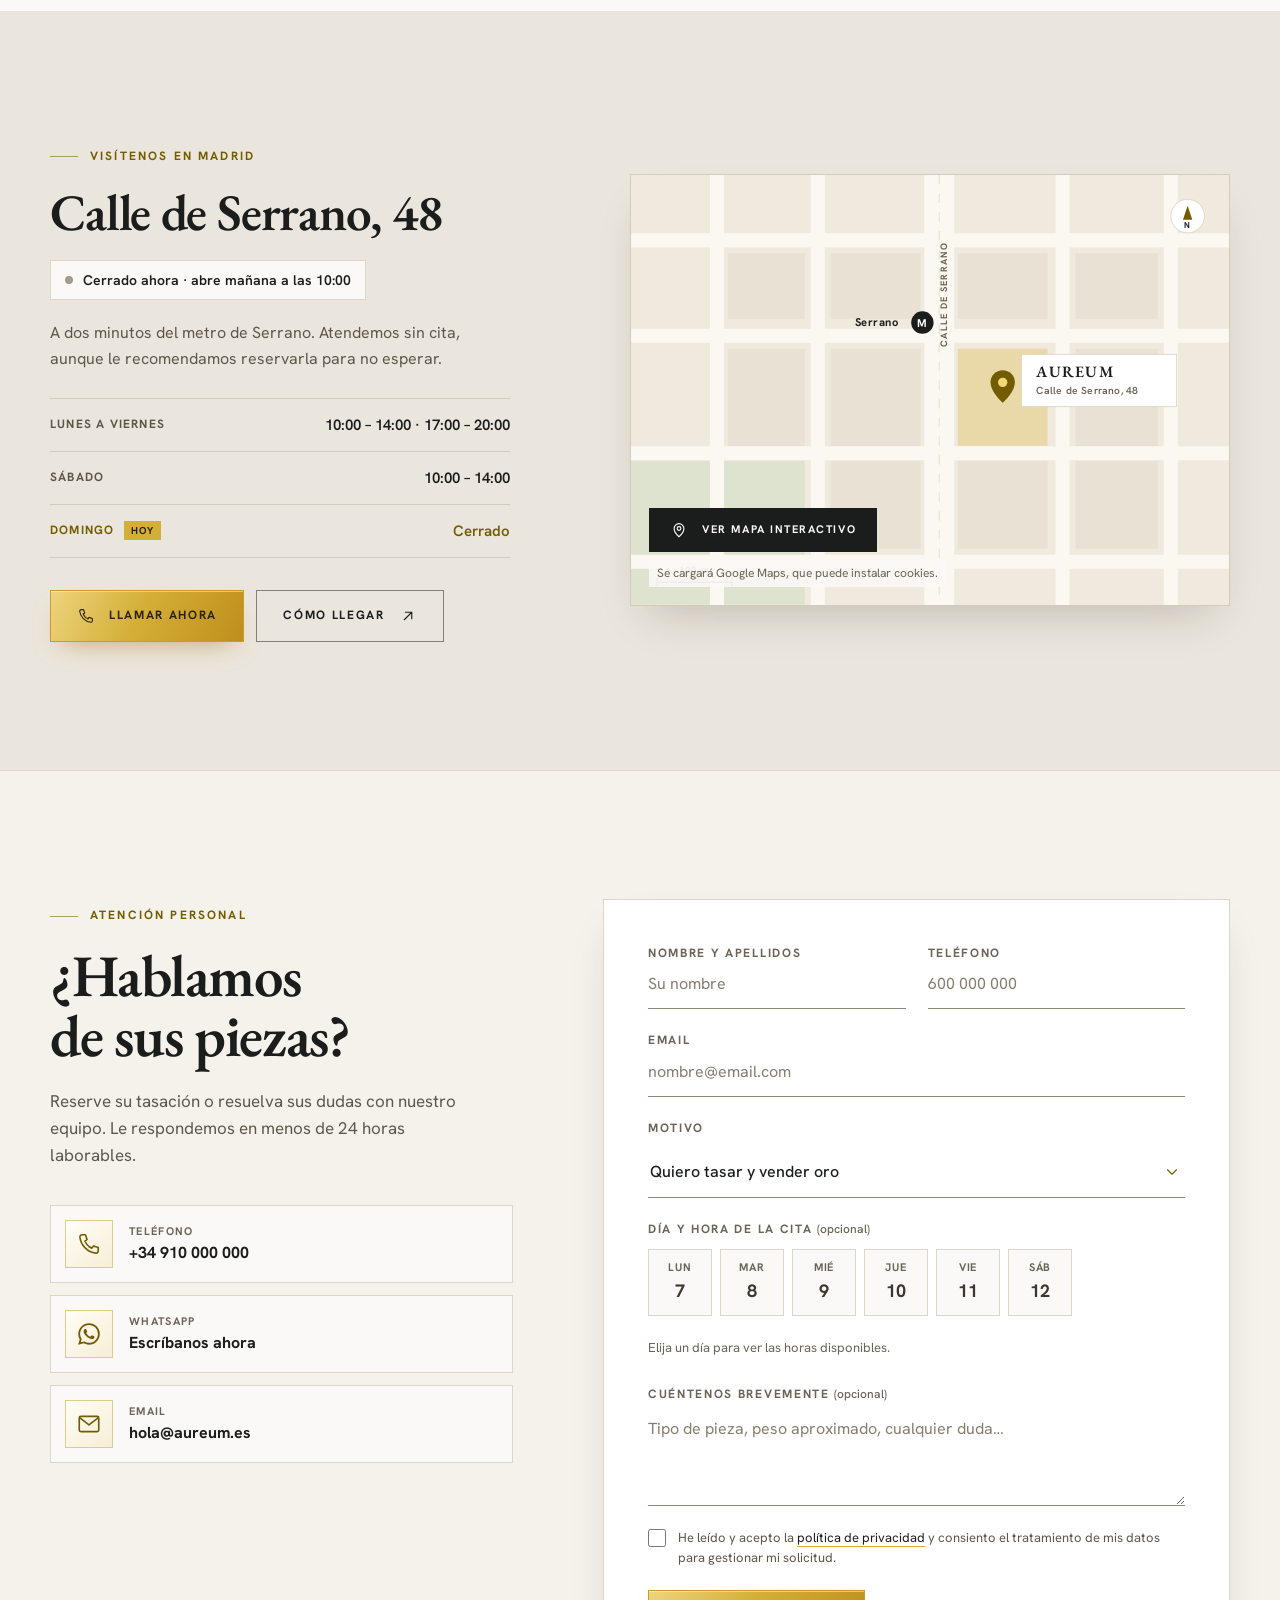
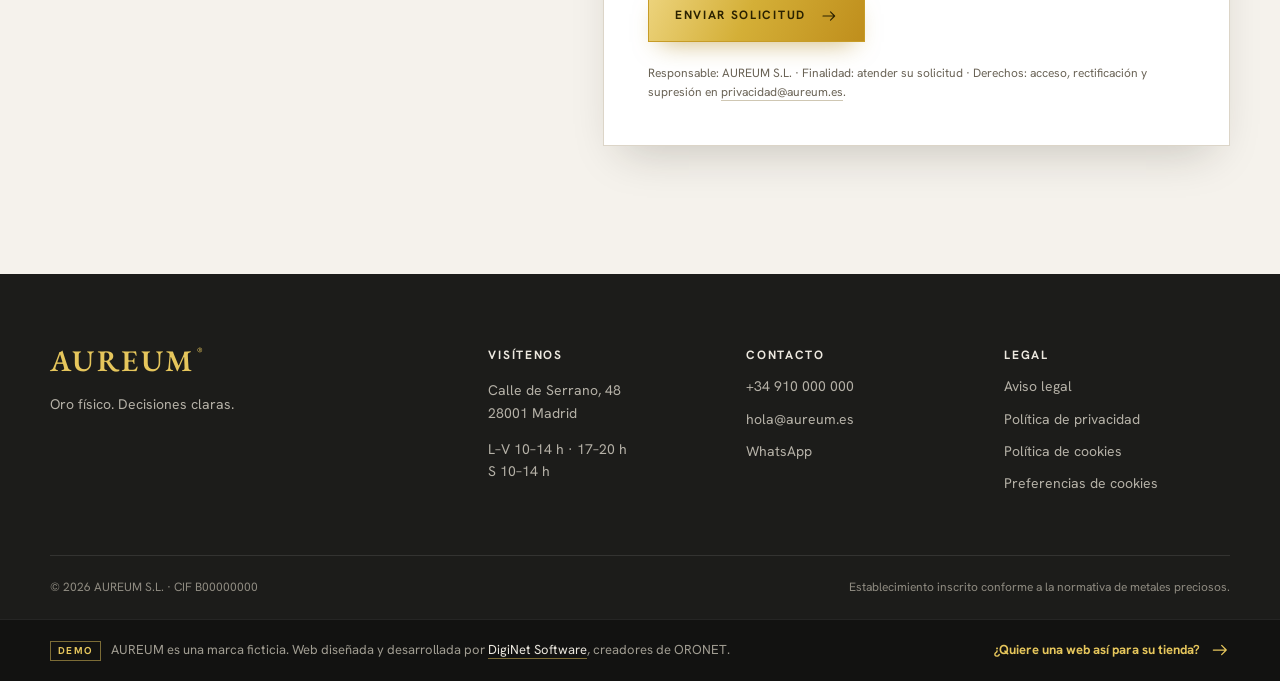
==== commit e564768a: "Servir la demo en demo.diginetsoftware.es Fichero CNAME para el dominio personalizado de GitHub Page" ====
--- a/index.html
+++ b/index.html
@@ -7,23 +7,23 @@
     <meta name="description" content="Compramos y vendemos oro físico en Madrid: tasación gratuita delante de usted, precio ligado a la cotización del día y pago inmediato. Lingotes y monedas de inversión certificados." />
     <!-- DEMO: quitar esta linea al desplegar en el dominio real del cliente. -->
     <meta name="robots" content="noindex,nofollow" />
-    <link rel="canonical" href="https://carlosjjerez.github.io/portal-compraventa-oro/" />
+    <link rel="canonical" href="https://demo.diginetsoftware.es/" />
     <meta name="theme-color" content="#121211" />
 
     <meta property="og:type" content="website" />
     <meta property="og:site_name" content="AUREUM" />
     <meta property="og:locale" content="es_ES" />
-    <meta property="og:url" content="https://carlosjjerez.github.io/portal-compraventa-oro/" />
+    <meta property="og:url" content="https://demo.diginetsoftware.es/" />
     <meta property="og:title" content="AUREUM | Compra y venta de oro en Madrid" />
     <meta property="og:description" content="Tasación gratuita delante de usted, precio ligado a la cotización del día y pago inmediato." />
-    <meta property="og:image" content="https://carlosjjerez.github.io/portal-compraventa-oro/assets/og-aureum.jpg" />
+    <meta property="og:image" content="https://demo.diginetsoftware.es/assets/og-aureum.jpg" />
     <meta property="og:image:width" content="1200" />
     <meta property="og:image:height" content="630" />
     <meta property="og:image:alt" content="AUREUM — el valor de su oro, con toda claridad." />
     <meta name="twitter:card" content="summary_large_image" />
     <meta name="twitter:title" content="AUREUM | Compra y venta de oro en Madrid" />
     <meta name="twitter:description" content="Tasación gratuita delante de usted, precio ligado a la cotización del día y pago inmediato." />
-    <meta name="twitter:image" content="https://carlosjjerez.github.io/portal-compraventa-oro/assets/og-aureum.jpg" />
+    <meta name="twitter:image" content="https://demo.diginetsoftware.es/assets/og-aureum.jpg" />
 
     <link rel="icon" href="assets/favicon.ico" sizes="any" />
     <link rel="icon" type="image/png" href="assets/favicon-32.png" sizes="32x32" />
@@ -39,12 +39,12 @@
     {
       "@context": "https://schema.org",
       "@type": "JewelryStore",
-      "@id": "https://carlosjjerez.github.io/portal-compraventa-oro/#negocio",
+      "@id": "https://demo.diginetsoftware.es/#negocio",
       "name": "AUREUM",
       "description": "Compraventa de oro de inversión y joyería en Madrid. Tasación gratuita, precio ligado a la cotización y pago inmediato.",
-      "url": "https://carlosjjerez.github.io/portal-compraventa-oro/",
-      "image": "https://carlosjjerez.github.io/portal-compraventa-oro/assets/og-aureum.jpg",
-      "logo": "https://carlosjjerez.github.io/portal-compraventa-oro/assets/icon-512.png",
+      "url": "https://demo.diginetsoftware.es/",
+      "image": "https://demo.diginetsoftware.es/assets/og-aureum.jpg",
+      "logo": "https://demo.diginetsoftware.es/assets/icon-512.png",
       "telephone": "+34910000000",
       "email": "hola@aureum.es",
       "priceRange": "€€€",
